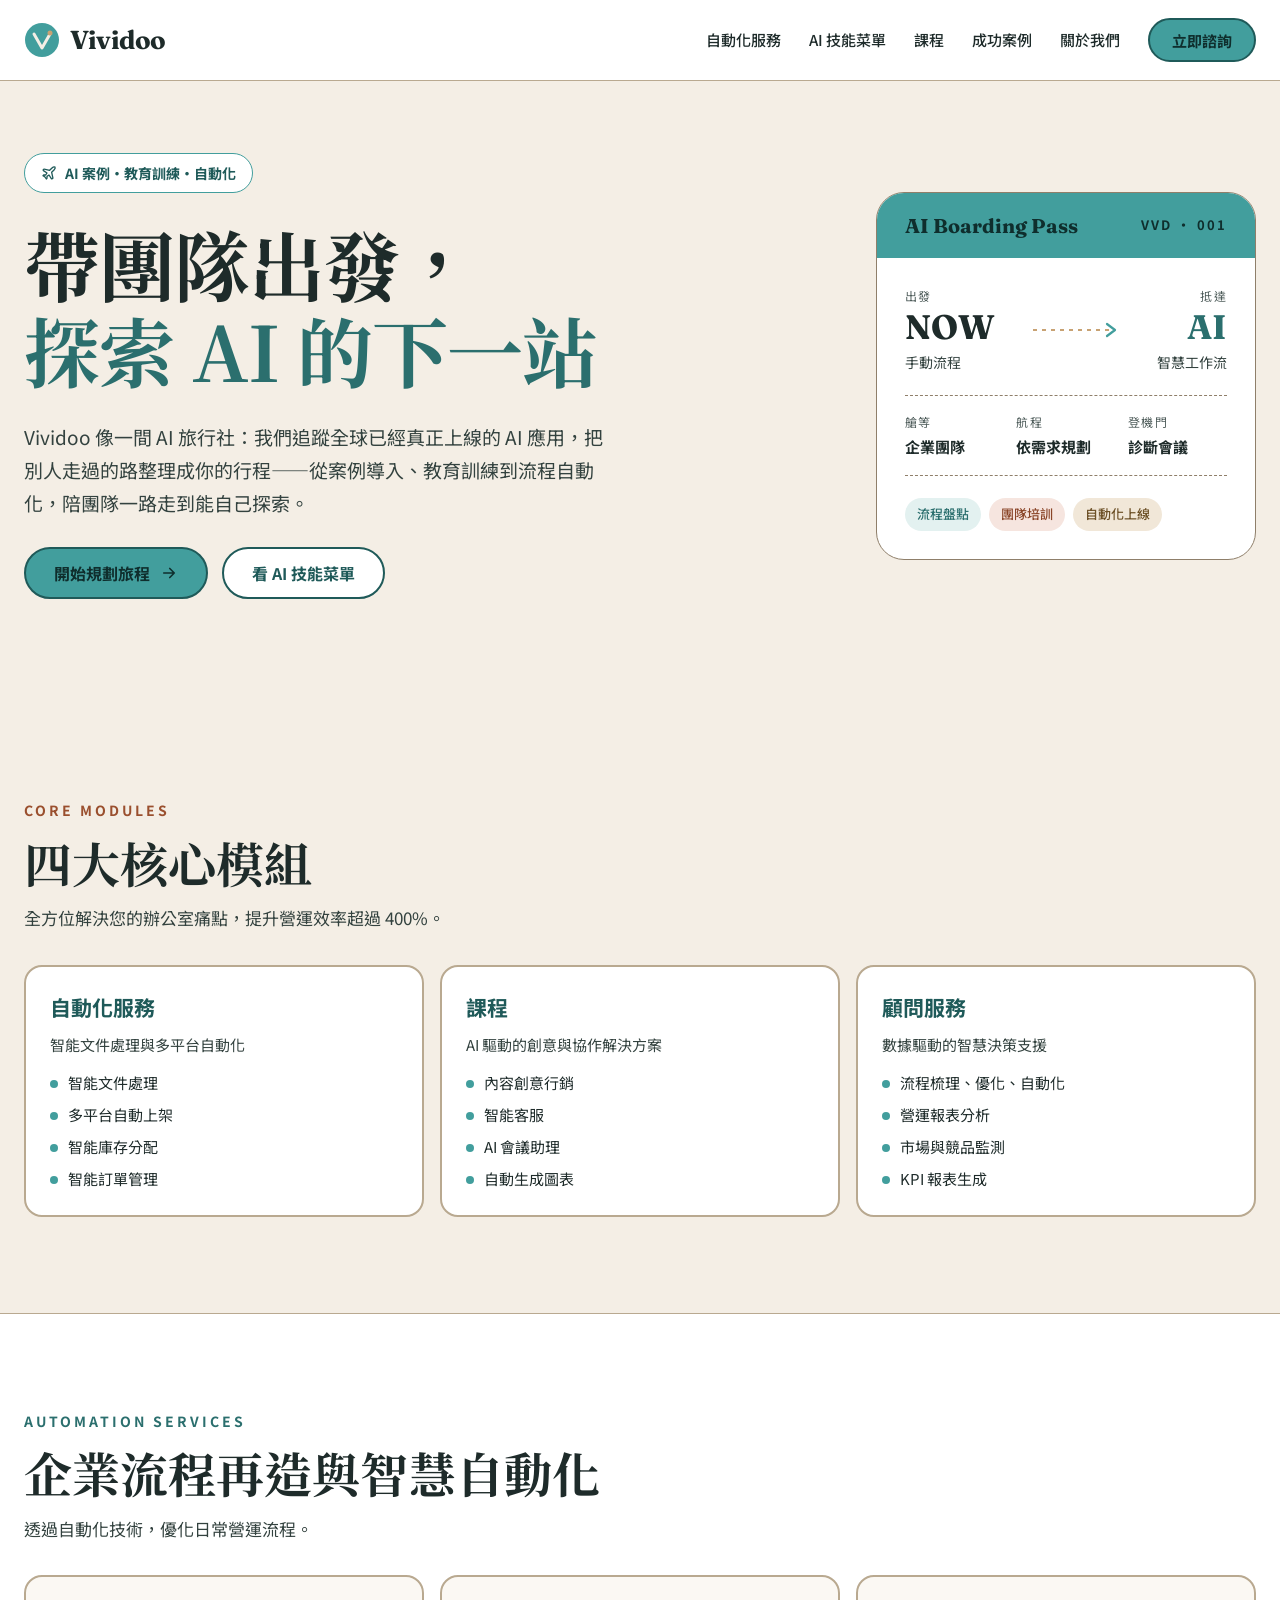
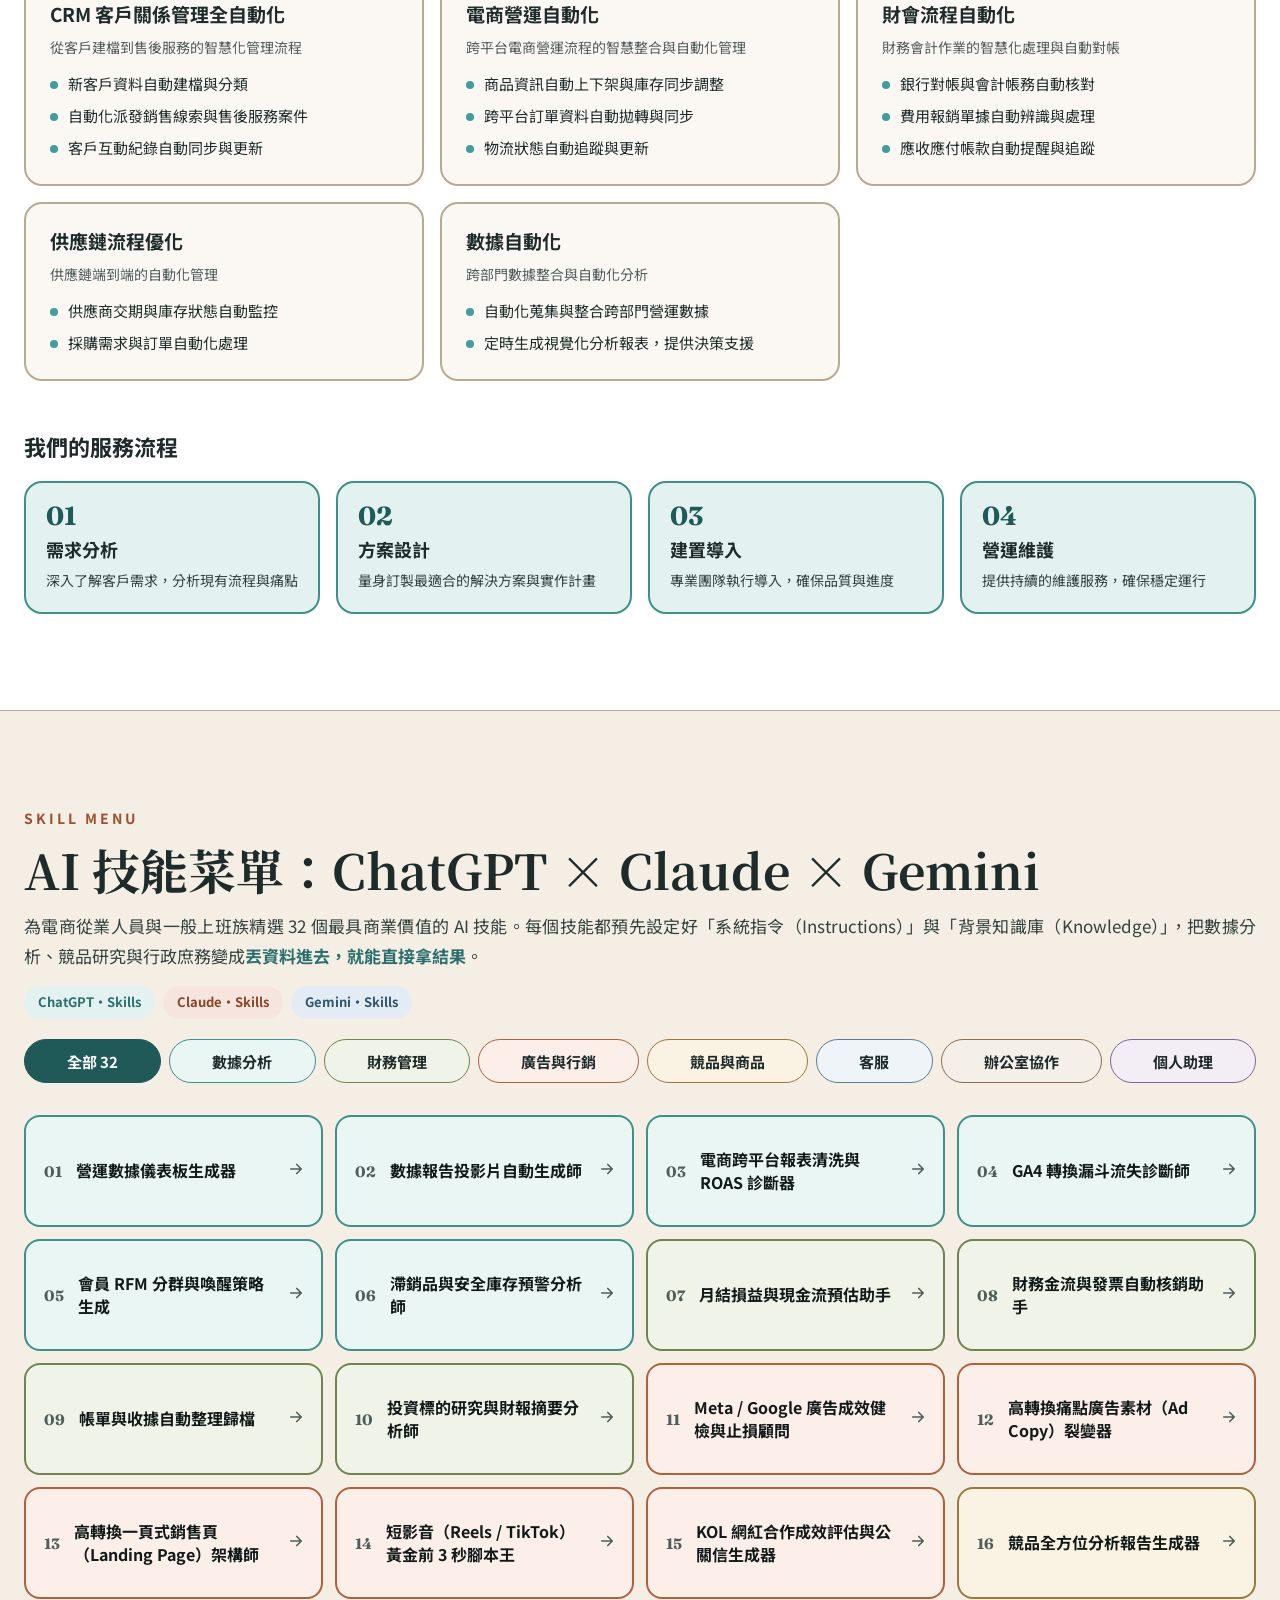
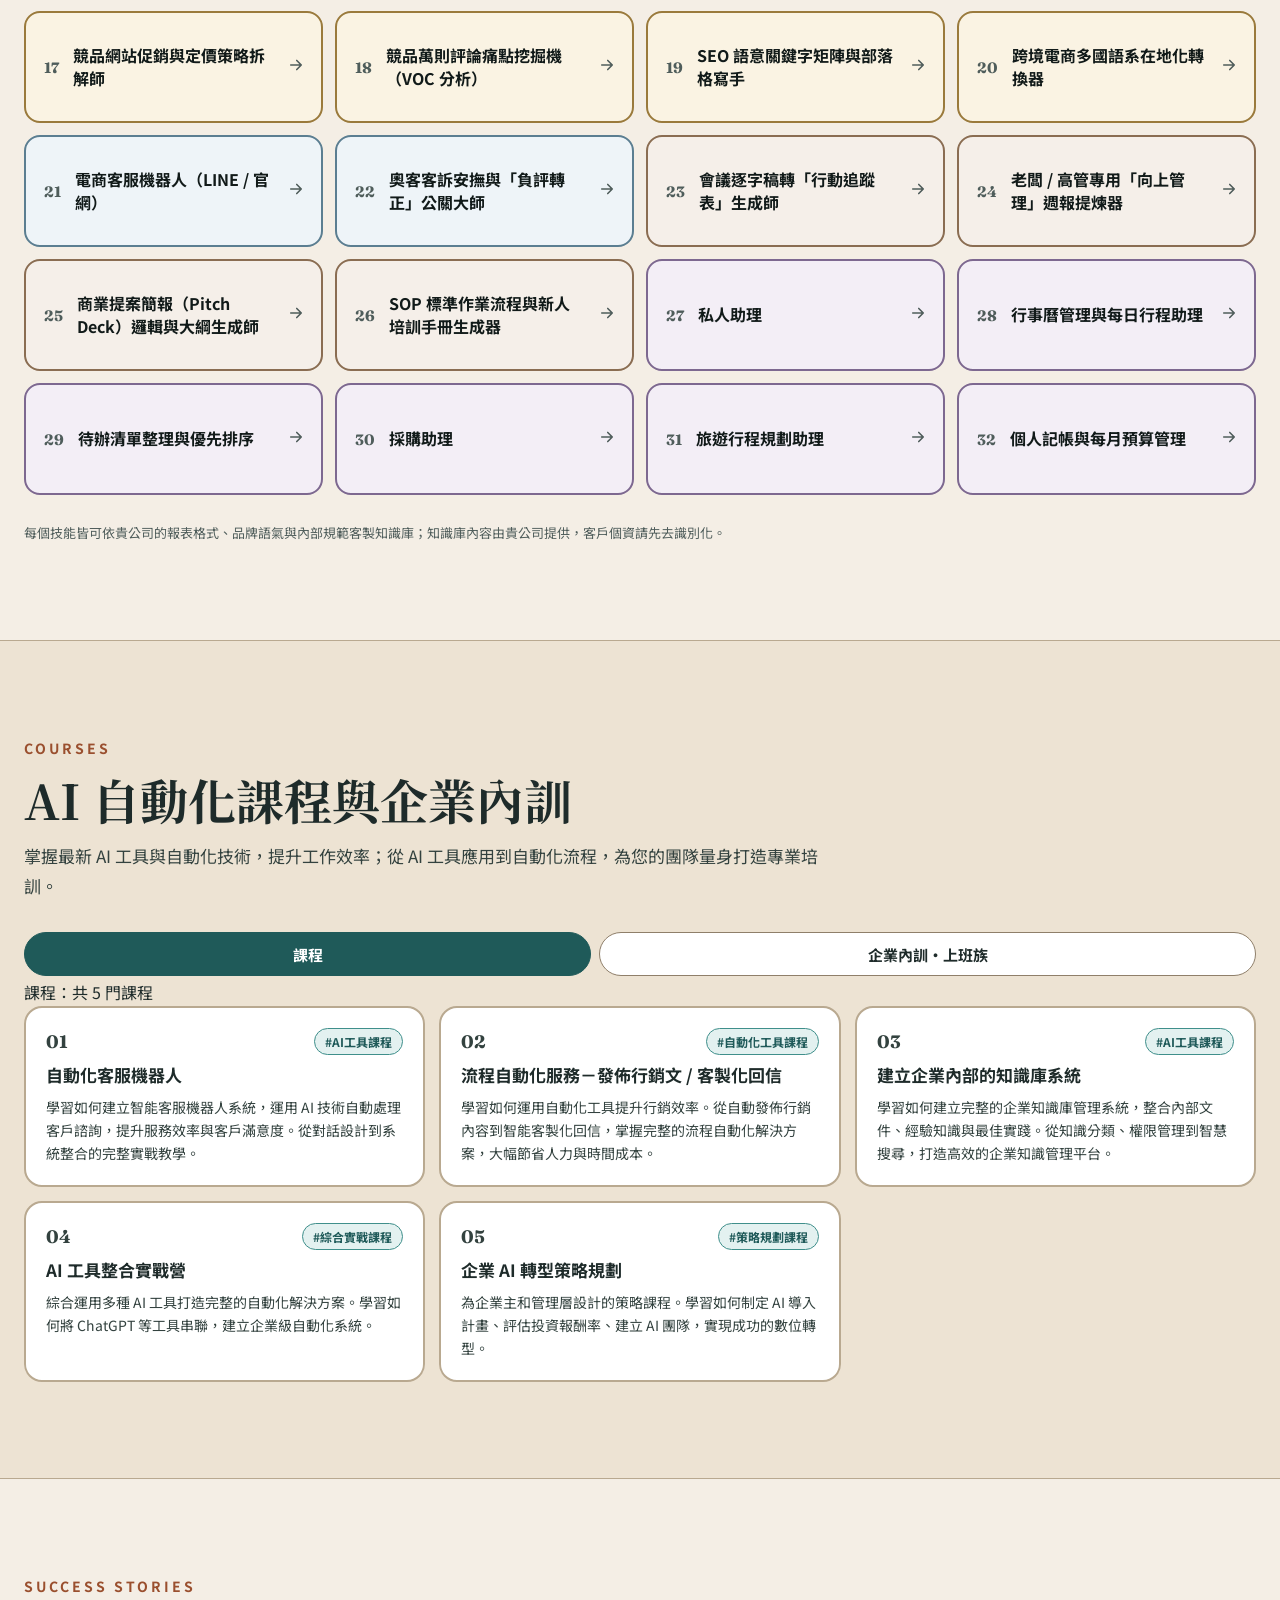
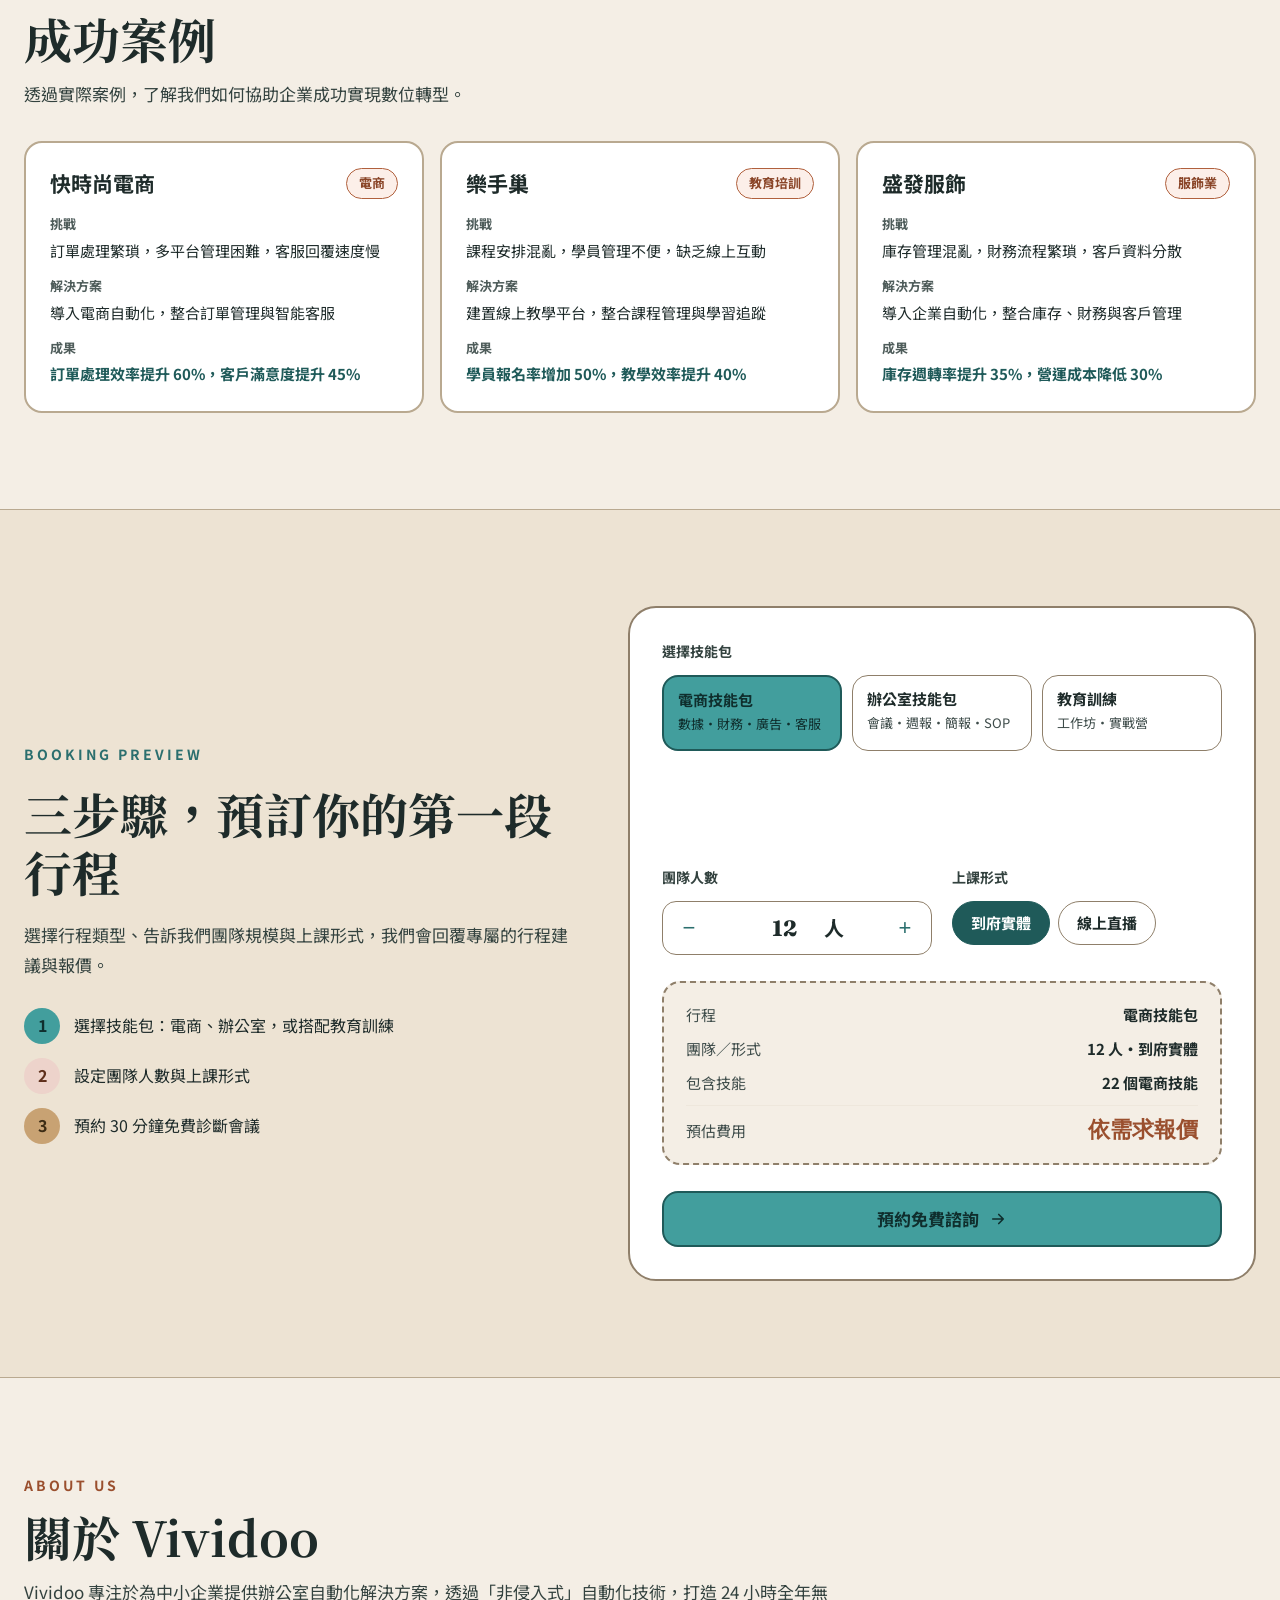
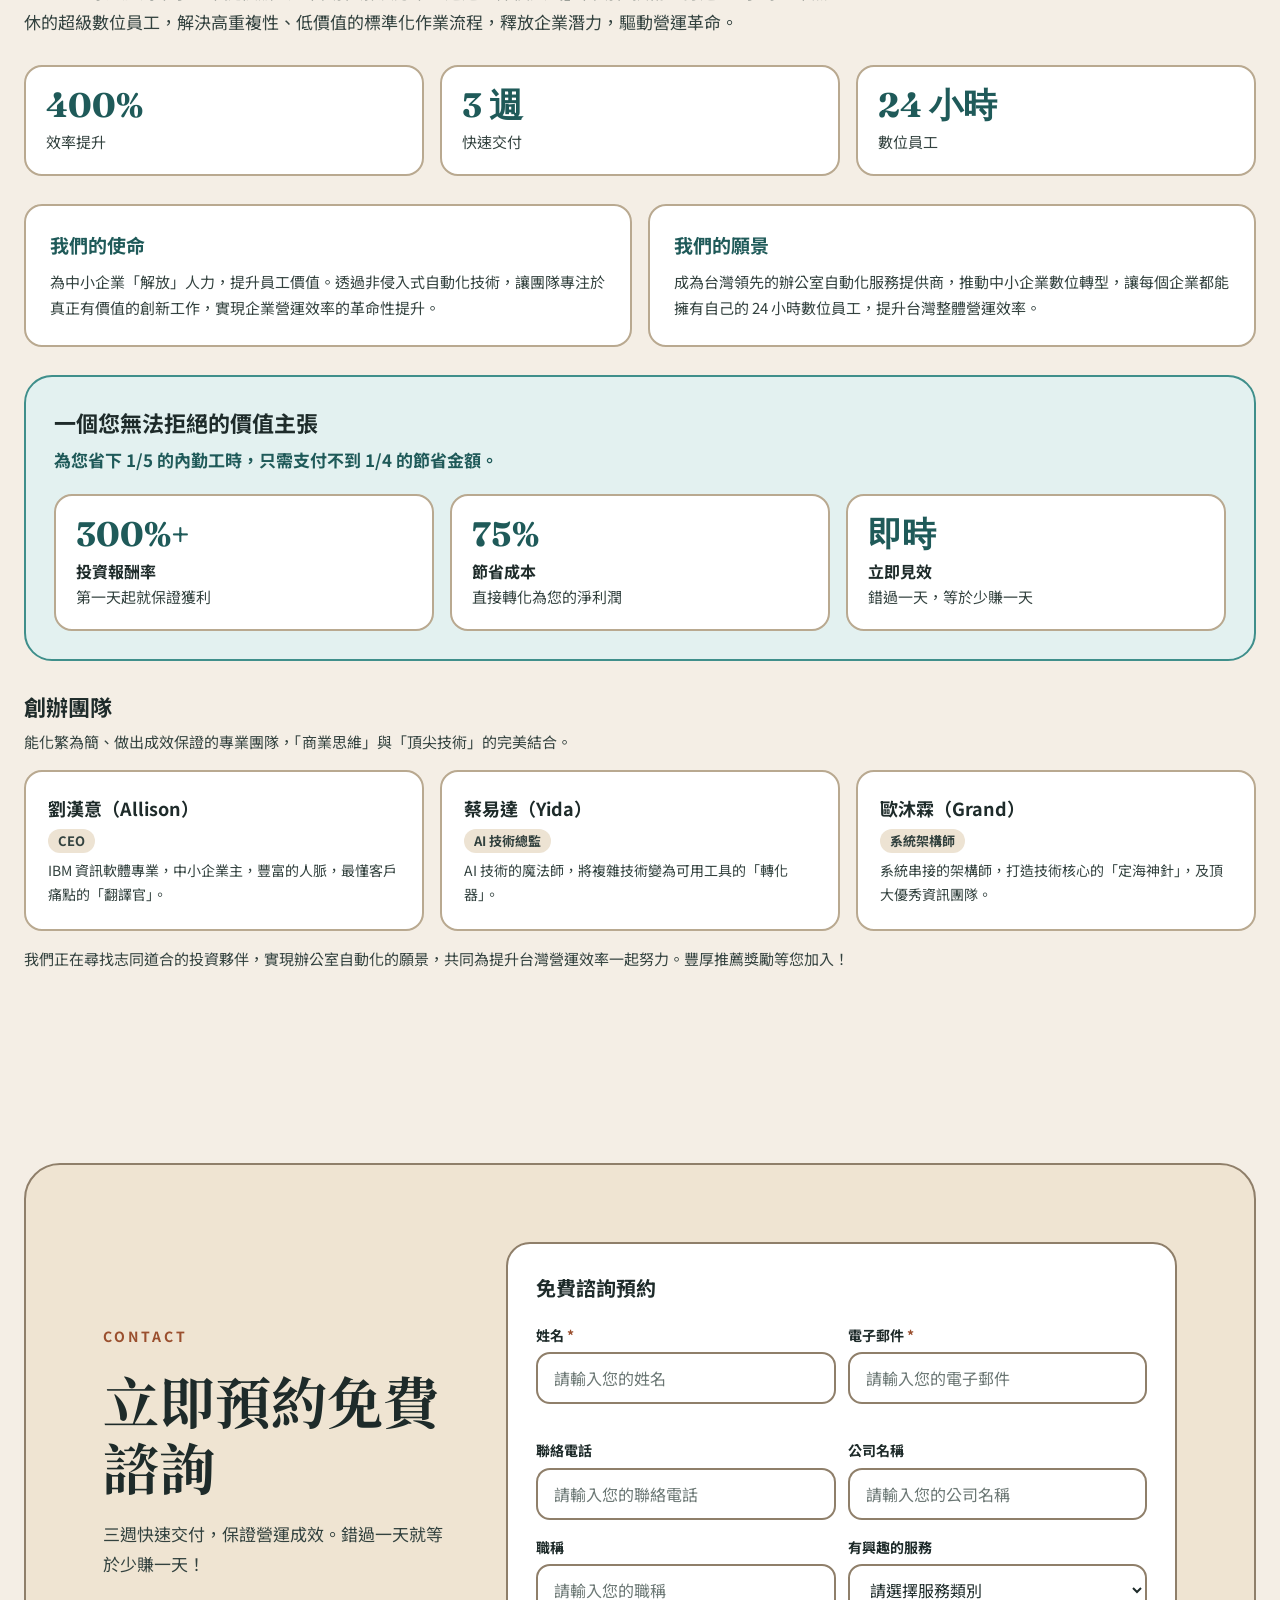
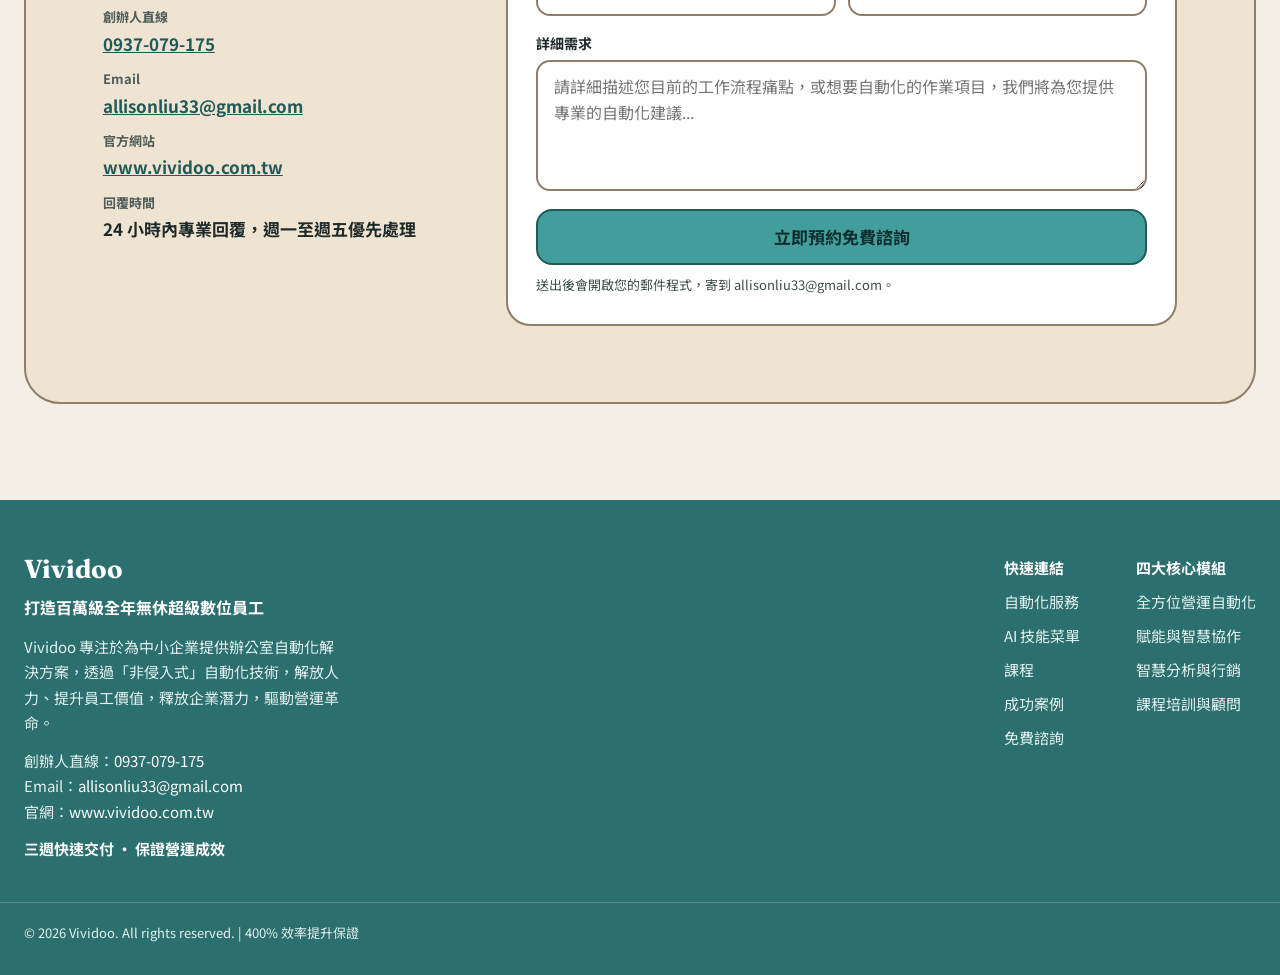
==== index.html @ 754704e8 "Vividoo 官網：AI 技能菜單、自動化服務、課程、成功案例、關於我們、聯絡表單 Co-Authored-By: Claude Opus 5.5 <noreply@anthropic.com>" ====
<!doctype html>
<html lang="zh-Hant">
<head>
  <meta charset="utf-8">
  <meta name="viewport" content="width=device-width, initial-scale=1">
  <title>Vividoo 數位員工專家 — 辦公室自動化・AI 課程・顧問服務</title>
  <meta name="description" content="Vividoo 專注於為中小企業提供辦公室自動化解決方案，透過「非侵入式」自動化技術，打造全年無休的超級數位員工。三週快速交付，保證營運成效。">
  <link rel="preconnect" href="https://fonts.googleapis.com">
  <link rel="preconnect" href="https://fonts.gstatic.com" crossorigin>
  <link rel="stylesheet" href="https://fonts.googleapis.com/css2?family=Fraunces:opsz,wght@9..144,500;9..144,700&family=Noto+Sans+TC:wght@400;500;700&family=Noto+Serif+TC:wght@600;700&display=swap">
  <link rel="stylesheet" href="styles.css">
</head>
<body>
  <a class="skip-link" href="#main">跳到主要內容</a>

  <header class="site-header">
    <div class="container header-inner">
      <a class="brand" href="#top" aria-label="Vividoo 首頁">
        <svg width="36" height="36" viewBox="0 0 36 36" aria-hidden="true"><circle cx="18" cy="18" r="17" fill="#429e9d"/><path d="M10 12 L18 26 L26 12" fill="none" stroke="#F4EEE5" stroke-width="3" stroke-linecap="round" stroke-linejoin="round"/><circle cx="26" cy="11" r="2.5" fill="#C8A273"/></svg>
        <span>Vividoo</span>
      </a>
      <button class="nav-toggle" type="button" aria-expanded="false" aria-controls="site-nav" aria-label="開啟選單">
        <svg width="24" height="24" viewBox="0 0 24 24" fill="none" stroke="currentColor" stroke-width="2" stroke-linecap="round" aria-hidden="true"><path d="M4 7h16M4 12h16M4 17h16"/></svg>
      </button>
      <nav id="site-nav" class="site-nav" aria-label="主要導覽">
        <a href="#services">自動化服務</a>
        <a href="#skills" data-jump-filter="all">AI 技能菜單</a>
        <a href="#courses">課程</a>
        <a href="#cases">成功案例</a>
        <a href="#about">關於我們</a>
        <a class="btn btn-primary btn-sm" href="#contact">立即諮詢</a>
      </nav>
    </div>
  </header>

  <main id="main">
    <!-- HERO -->
    <section id="top" class="hero">
      <div class="container hero-inner">
        <div class="hero-copy">
          <span class="eyebrow-pill">
            <svg width="16" height="16" viewBox="0 0 24 24" fill="none" stroke="currentColor" stroke-width="2" stroke-linecap="round" stroke-linejoin="round" aria-hidden="true"><path d="M17.8 19.2 16 11l3.5-3.5C21 6 21.5 4 21 3c-1-.5-3 0-4.5 1.5L13 8 4.8 6.2c-.5-.1-.9.1-1.1.5l-.3.5c-.2.5-.1 1 .3 1.3L9 12l-2 3H4l-1 1 3 2 2 3 1-1v-3l3-2 3.5 5.3c.3.4.8.5 1.3.3l.5-.2c.4-.3.6-.7.5-1.2z"/></svg>
            AI 案例・教育訓練・自動化
          </span>
          <h1>帶團隊出發，<br><span class="accent">探索 AI 的下一站</span></h1>
          <p class="lead">Vividoo 像一間 AI 旅行社：我們追蹤全球已經真正上線的 AI 應用，把別人走過的路整理成你的行程——從案例導入、教育訓練到流程自動化，陪團隊一路走到能自己探索。</p>
          <div class="btn-row">
            <a class="btn btn-primary" href="#contact">開始規劃旅程
              <svg width="18" height="18" viewBox="0 0 24 24" fill="none" stroke="currentColor" stroke-width="2.2" stroke-linecap="round" stroke-linejoin="round" aria-hidden="true"><path d="M5 12h14M13 6l6 6-6 6"/></svg>
            </a>
            <a class="btn btn-outline" href="#skills">看 AI 技能菜單</a>
          </div>
        </div>

        <aside class="pass" aria-label="AI 登機證">
          <div class="pass-head">
            <span class="pass-title">AI Boarding Pass</span>
            <span class="pass-code">VVD · 001</span>
          </div>
          <div class="pass-body">
            <div class="pass-route">
              <div>
                <span class="pass-label">出發</span>
                <span class="pass-city">NOW</span>
                <span class="pass-sub">手動流程</span>
              </div>
              <svg width="90" height="24" viewBox="0 0 90 24" fill="none" aria-hidden="true"><path d="M2 12h80" stroke="#C8A273" stroke-width="2" stroke-dasharray="4 5"/><path d="M76 6l8 6-8 6" stroke="#429e9d" stroke-width="2.2" stroke-linecap="round" stroke-linejoin="round"/></svg>
              <div class="pass-right">
                <span class="pass-label">抵達</span>
                <span class="pass-city accent">AI</span>
                <span class="pass-sub">智慧工作流</span>
              </div>
            </div>
            <div class="pass-grid">
              <div><span class="pass-label">艙等</span><strong>企業團隊</strong></div>
              <div><span class="pass-label">航程</span><strong>依需求規劃</strong></div>
              <div><span class="pass-label">登機門</span><strong>診斷會議</strong></div>
            </div>
            <div class="tag-row">
              <span class="tag tag-teal">流程盤點</span>
              <span class="tag tag-blush">團隊培訓</span>
              <span class="tag tag-sand">自動化上線</span>
            </div>
          </div>
        </aside>
      </div>
    </section>

    <!-- MODULES -->
    <section id="modules" class="section container modules">
      <div class="section-intro section-intro-wide">
        <span class="kicker">CORE MODULES</span>
        <h2>四大核心模組</h2>
        <p>全方位解決您的辦公室痛點，提升營運效率超過 400%。</p>
      </div>
      <div class="module-grid">
        <article class="module-card">
          <h3>自動化服務</h3>
          <p>智能文件處理與多平台自動化</p>
          <ul>
            <li>智能文件處理</li>
            <li>多平台自動上架</li>
            <li>智能庫存分配</li>
            <li>智能訂單管理</li>
          </ul>
        </article>
        <article class="module-card">
          <h3>課程</h3>
          <p>AI 驅動的創意與協作解決方案</p>
          <ul>
            <li>內容創意行銷</li>
            <li>智能客服</li>
            <li>AI 會議助理</li>
            <li>自動生成圖表</li>
          </ul>
        </article>
        <article class="module-card">
          <h3>顧問服務</h3>
          <p>數據驅動的智慧決策支援</p>
          <ul>
            <li>流程梳理、優化、自動化</li>
            <li>營運報表分析</li>
            <li>市場與競品監測</li>
            <li>KPI 報表生成</li>
          </ul>
        </article>
      </div>
    </section>

    <!-- AUTOMATION SERVICES -->
    <section id="services" class="services">
      <div class="container section">
        <div class="section-intro section-intro-wide">
          <span class="kicker kicker-teal">AUTOMATION SERVICES</span>
          <h2>企業流程再造與智慧自動化</h2>
          <p>透過自動化技術，優化日常營運流程。</p>
        </div>
        <div class="service-grid">
          <article class="service-card">
            <h3>CRM 客戶關係管理全自動化</h3>
            <p>從客戶建檔到售後服務的智慧化管理流程</p>
            <ul>
              <li>新客戶資料自動建檔與分類</li>
              <li>自動化派發銷售線索與售後服務案件</li>
              <li>客戶互動紀錄自動同步與更新</li>
            </ul>
          </article>
          <article class="service-card">
            <h3>電商營運自動化</h3>
            <p>跨平台電商營運流程的智慧整合與自動化管理</p>
            <ul>
              <li>商品資訊自動上下架與庫存同步調整</li>
              <li>跨平台訂單資料自動拋轉與同步</li>
              <li>物流狀態自動追蹤與更新</li>
            </ul>
          </article>
          <article class="service-card">
            <h3>財會流程自動化</h3>
            <p>財務會計作業的智慧化處理與自動對帳</p>
            <ul>
              <li>銀行對帳與會計帳務自動核對</li>
              <li>費用報銷單據自動辨識與處理</li>
              <li>應收應付帳款自動提醒與追蹤</li>
            </ul>
          </article>
          <article class="service-card">
            <h3>供應鏈流程優化</h3>
            <p>供應鏈端到端的自動化管理</p>
            <ul>
              <li>供應商交期與庫存狀態自動監控</li>
              <li>採購需求與訂單自動化處理</li>
            </ul>
          </article>
          <article class="service-card">
            <h3>數據自動化</h3>
            <p>跨部門數據整合與自動化分析</p>
            <ul>
              <li>自動化蒐集與整合跨部門營運數據</li>
              <li>定時生成視覺化分析報表，提供決策支援</li>
            </ul>
          </article>
        </div>

        <div class="process">
          <h3>我們的服務流程</h3>
          <ol class="process-steps">
            <li><span class="process-no">01</span><strong>需求分析</strong><span>深入了解客戶需求，分析現有流程與痛點</span></li>
            <li><span class="process-no">02</span><strong>方案設計</strong><span>量身訂製最適合的解決方案與實作計畫</span></li>
            <li><span class="process-no">03</span><strong>建置導入</strong><span>專業團隊執行導入，確保品質與進度</span></li>
            <li><span class="process-no">04</span><strong>營運維護</strong><span>提供持續的維護服務，確保穩定運行</span></li>
          </ol>
        </div>
      </div>
    </section>

    <!-- SKILL MENU -->
    <section id="skills" class="section container">
      <div class="section-head">
        <div class="section-intro">
          <span class="kicker">SKILL MENU</span>
          <h2>AI 技能菜單：ChatGPT × Claude × Gemini</h2>
          <p>為電商從業人員與一般上班族精選 32 個最具商業價值的 AI 技能。每個技能都預先設定好「系統指令（Instructions）」與「背景知識庫（Knowledge）」，把數據分析、競品研究與行政庶務變成<strong class="hl">丟資料進去，就能直接拿結果</strong>。</p>
          <div class="platform-row" aria-label="支援平台">
            <span class="platform platform-gpt">ChatGPT・Skills</span>
            <span class="platform platform-claude">Claude・Skills</span>
            <span class="platform platform-gemini">Gemini・Skills</span>
          </div>
        </div>
        <div class="filter-group" role="group" aria-label="篩選技能類別">
          <button type="button" class="pill" data-filter="all" aria-pressed="true">全部 32</button>
          <button type="button" class="pill" data-filter="data" aria-pressed="false">數據分析</button>
          <button type="button" class="pill" data-filter="finance" aria-pressed="false">財務管理</button>
          <button type="button" class="pill" data-filter="ads" aria-pressed="false">廣告與行銷</button>
          <button type="button" class="pill" data-filter="product" aria-pressed="false">競品與商品</button>
          <button type="button" class="pill" data-filter="service" aria-pressed="false">客服</button>
          <button type="button" class="pill" data-filter="office" aria-pressed="false">辦公室協作</button>
          <button type="button" class="pill" data-filter="personal" aria-pressed="false">個人助理</button>
        </div>
      </div>
      <div id="skill-sections"></div>

      <dialog class="skill-dialog" id="skill-dialog" aria-labelledby="sd-title">
        <div class="sd-head">
          <div class="sd-meta">
            <span class="sd-no" id="sd-no"></span>
            <span class="sd-group" id="sd-group"></span>
          </div>
          <button type="button" class="sd-close" id="sd-close" aria-label="關閉">
            <svg width="22" height="22" viewBox="0 0 24 24" fill="none" stroke="currentColor" stroke-width="2.2" stroke-linecap="round" aria-hidden="true"><path d="M6 6l12 12M18 6 6 18"/></svg>
          </button>
        </div>
        <h3 id="sd-title"></h3>
        <div class="sd-tags" id="sd-tags"></div>
        <dl class="sd-spec">
          <dt><span class="sd-dot sd-dot-pain"></span>痛點解決</dt>
          <dd id="sd-pain"></dd>
          <dt><span class="sd-dot sd-dot-know"></span>知識庫預載 Knowledge</dt>
          <dd id="sd-knowledge"></dd>
          <dt><span class="sd-dot sd-dot-skill"></span>核心技能 Skill</dt>
          <dd id="sd-skill"></dd>
        </dl>
        <a class="btn btn-primary btn-block" href="#booking" id="sd-cta">預約導入這個技能</a>
      </dialog>
      <p class="disclaimer">每個技能皆可依貴公司的報表格式、品牌語氣與內部規範客製知識庫；知識庫內容由貴公司提供，客戶個資請先去識別化。</p>
    </section>

    <!-- COURSES -->
    <section id="courses" class="courses">
      <div class="container section">
        <div class="section-intro section-intro-wide">
          <span class="kicker">COURSES</span>
          <h2>AI 自動化課程與企業內訓</h2>
          <p>掌握最新 AI 工具與自動化技術，提升工作效率；從 AI 工具應用到自動化流程，為您的團隊量身打造專業培訓。</p>
        </div>
        <div class="filter-group course-tabs" role="group" aria-label="課程類別">
          <button type="button" class="pill" data-course="online" aria-pressed="true">課程</button>
          <button type="button" class="pill" data-course="office" aria-pressed="false">企業內訓・上班族</button>
        </div>
        <p class="result-count" id="course-count" aria-live="polite"></p>
        <div class="course-grid" id="course-grid"></div>
      </div>
    </section>

    <!-- CASES -->
    <section id="cases" class="section container">
      <div class="section-intro section-intro-wide">
        <span class="kicker">SUCCESS STORIES</span>
        <h2>成功案例</h2>
        <p>透過實際案例，了解我們如何協助企業成功實現數位轉型。</p>
      </div>
      <div class="case-grid">
        <article class="case-card">
          <div class="case-head"><h3>快時尚電商</h3><span class="case-tag">電商</span></div>
          <dl>
            <dt>挑戰</dt><dd>訂單處理繁瑣，多平台管理困難，客服回覆速度慢</dd>
            <dt>解決方案</dt><dd>導入電商自動化，整合訂單管理與智能客服</dd>
            <dt>成果</dt><dd class="case-result">訂單處理效率提升 60%，客戶滿意度提升 45%</dd>
          </dl>
        </article>
        <article class="case-card">
          <div class="case-head"><h3>樂手巢</h3><span class="case-tag">教育培訓</span></div>
          <dl>
            <dt>挑戰</dt><dd>課程安排混亂，學員管理不便，缺乏線上互動</dd>
            <dt>解決方案</dt><dd>建置線上教學平台，整合課程管理與學習追蹤</dd>
            <dt>成果</dt><dd class="case-result">學員報名率增加 50%，教學效率提升 40%</dd>
          </dl>
        </article>
        <article class="case-card">
          <div class="case-head"><h3>盛發服飾</h3><span class="case-tag">服飾業</span></div>
          <dl>
            <dt>挑戰</dt><dd>庫存管理混亂，財務流程繁瑣，客戶資料分散</dd>
            <dt>解決方案</dt><dd>導入企業自動化，整合庫存、財務與客戶管理</dd>
            <dt>成果</dt><dd class="case-result">庫存週轉率提升 35%，營運成本降低 30%</dd>
          </dl>
        </article>
      </div>
    </section>

    <!-- BOOKING -->
    <section id="booking" class="booking">
      <div class="container booking-inner">
        <div class="booking-copy">
          <span class="kicker kicker-teal">BOOKING PREVIEW</span>
          <h2>三步驟，預訂你的第一段行程</h2>
          <p>選擇行程類型、告訴我們團隊規模與上課形式，我們會回覆專屬的行程建議與報價。</p>
          <ol class="steps">
            <li><span class="step-num step-teal">1</span>選擇技能包：電商、辦公室，或搭配教育訓練</li>
            <li><span class="step-num step-blush">2</span>設定團隊人數與上課形式</li>
            <li><span class="step-num step-sand">3</span>預約 30 分鐘免費診斷會議</li>
          </ol>
        </div>

        <div class="booking-card">
          <fieldset class="field">
            <legend>選擇技能包</legend>
            <div class="tile-grid" id="service-group"></div>
          </fieldset>

          <div class="field-row">
            <div class="field">
              <label class="field-label" for="size-value">團隊人數</label>
              <div class="stepper">
                <button type="button" id="size-dec" aria-label="減少 1 人">−</button>
                <span class="stepper-value">
                  <input id="size-value" type="number" inputmode="numeric" min="1" max="500" step="1" value="12">
                  <span aria-hidden="true">人</span>
                </span>
                <button type="button" id="size-inc" aria-label="增加 1 人">+</button>
              </div>
            </div>
            <fieldset class="field">
              <legend>上課形式</legend>
              <div class="pill-row" id="mode-group"></div>
            </fieldset>
          </div>

          <div class="summary" aria-live="polite">
            <div><span>行程</span><strong id="sum-service"></strong></div>
            <div><span>團隊／形式</span><strong id="sum-team"></strong></div>
            <div><span>包含技能</span><strong id="sum-ref"></strong></div>
            <div class="summary-total"><span>預估費用</span><strong>依需求報價</strong></div>
          </div>

          <a class="btn btn-primary btn-block" href="#contact" id="booking-cta">預約免費諮詢
            <svg width="18" height="18" viewBox="0 0 24 24" fill="none" stroke="currentColor" stroke-width="2.2" stroke-linecap="round" stroke-linejoin="round" aria-hidden="true"><path d="M5 12h14M13 6l6 6-6 6"/></svg>
          </a>
        </div>
      </div>
    </section>

    <!-- ABOUT -->
    <section id="about" class="section container about">
      <div class="section-intro section-intro-wide">
        <span class="kicker">ABOUT US</span>
        <h2>關於 Vividoo</h2>
        <p>Vividoo 專注於為中小企業提供辦公室自動化解決方案，透過「非侵入式」自動化技術，打造 24 小時全年無休的超級數位員工，解決高重複性、低價值的標準化作業流程，釋放企業潛力，驅動營運革命。</p>
      </div>
      <dl class="about-stats">
        <div><dt>400%</dt><dd>效率提升</dd></div>
        <div><dt>3 週</dt><dd>快速交付</dd></div>
        <div><dt>24 小時</dt><dd>數位員工</dd></div>
      </dl>

      <div class="about-grid">
        <div class="about-item">
          <h3>我們的使命</h3>
          <p>為中小企業「解放」人力，提升員工價值。透過非侵入式自動化技術，讓團隊專注於真正有價值的創新工作，實現企業營運效率的革命性提升。</p>
        </div>
        <div class="about-item">
          <h3>我們的願景</h3>
          <p>成為台灣領先的辦公室自動化服務提供商，推動中小企業數位轉型，讓每個企業都能擁有自己的 24 小時數位員工，提升台灣整體營運效率。</p>
        </div>
      </div>

      <div class="value-prop">
        <div class="value-copy">
          <h3>一個您無法拒絕的價值主張</h3>
          <p>為您省下 1/5 的內勤工時，只需支付不到 1/4 的節省金額。</p>
        </div>
        <dl class="value-stats">
          <div><dt>300%+</dt><dd><strong>投資報酬率</strong>第一天起就保證獲利</dd></div>
          <div><dt>75%</dt><dd><strong>節省成本</strong>直接轉化為您的淨利潤</dd></div>
          <div><dt>即時</dt><dd><strong>立即見效</strong>錯過一天，等於少賺一天</dd></div>
        </dl>
      </div>

      <div class="team">
        <h3>創辦團隊</h3>
        <p class="team-intro">能化繁為簡、做出成效保證的專業團隊，「商業思維」與「頂尖技術」的完美結合。</p>
        <div class="team-grid">
          <article class="team-card">
            <h4>劉漢意（Allison）</h4>
            <span class="team-role">CEO</span>
            <p>IBM 資訊軟體專業，中小企業主，豐富的人脈，最懂客戶痛點的「翻譯官」。</p>
          </article>
          <article class="team-card">
            <h4>蔡易達（Yida）</h4>
            <span class="team-role">AI 技術總監</span>
            <p>AI 技術的魔法師，將複雜技術變為可用工具的「轉化器」。</p>
          </article>
          <article class="team-card">
            <h4>歐沐霖（Grand）</h4>
            <span class="team-role">系統架構師</span>
            <p>系統串接的架構師，打造技術核心的「定海神針」，及頂大優秀資訊團隊。</p>
          </article>
        </div>
        <p class="team-note">我們正在尋找志同道合的投資夥伴，實現辦公室自動化的願景，共同為提升台灣營運效率一起努力。豐厚推薦獎勵等您加入！</p>
      </div>
    </section>

    <!-- CONTACT -->
    <section id="contact" class="section container">
      <div class="planner">
        <div class="planner-copy">
          <span class="kicker kicker-blush">CONTACT</span>
          <h2>立即預約免費諮詢</h2>
          <p>三週快速交付，保證營運成效。錯過一天就等於少賺一天！</p>
          <dl class="contact-info">
            <div><dt>創辦人直線</dt><dd><a href="tel:0937079175">0937-079-175</a></dd></div>
            <div><dt>Email</dt><dd><a href="mailto:allisonliu33@gmail.com">allisonliu33@gmail.com</a></dd></div>
            <div><dt>官方網站</dt><dd><a href="https://www.vividoo.com.tw" target="_blank" rel="noopener noreferrer">www.vividoo.com.tw</a></dd></div>
            <div><dt>回覆時間</dt><dd>24 小時內專業回覆，週一至週五優先處理</dd></div>
          </dl>
        </div>
        <form class="planner-form contact-form" id="contact-form" novalidate>
          <h3>免費諮詢預約</h3>
          <div class="form-row">
            <div class="form-field">
              <label for="cf-name">姓名 <span class="req" aria-hidden="true">*</span></label>
              <input id="cf-name" name="name" type="text" autocomplete="name" placeholder="請輸入您的姓名" required>
              <span class="field-error" id="cf-name-error" role="alert"></span>
            </div>
            <div class="form-field">
              <label for="cf-email">電子郵件 <span class="req" aria-hidden="true">*</span></label>
              <input id="cf-email" name="email" type="email" autocomplete="email" placeholder="請輸入您的電子郵件" required>
              <span class="field-error" id="cf-email-error" role="alert"></span>
            </div>
          </div>
          <div class="form-row">
            <div class="form-field">
              <label for="cf-phone">聯絡電話</label>
              <input id="cf-phone" name="phone" type="tel" autocomplete="tel" placeholder="請輸入您的聯絡電話">
            </div>
            <div class="form-field">
              <label for="cf-company">公司名稱</label>
              <input id="cf-company" name="company" type="text" autocomplete="organization" placeholder="請輸入您的公司名稱">
            </div>
          </div>
          <div class="form-row">
            <div class="form-field">
              <label for="cf-title">職稱</label>
              <input id="cf-title" name="title" type="text" autocomplete="organization-title" placeholder="請輸入您的職稱">
            </div>
            <div class="form-field">
              <label for="cf-service">有興趣的服務</label>
              <select id="cf-service" name="service">
                <option value="">請選擇服務類別</option>
                <option>全方位營運自動化</option>
                <option>賦能與智慧協作</option>
                <option>智慧分析與行銷</option>
                <option>課程培訓與顧問</option>
                <option>免費諮詢評估</option>
                <option>其他</option>
              </select>
            </div>
          </div>
          <div class="form-field">
            <label for="cf-message">詳細需求</label>
            <textarea id="cf-message" name="message" rows="4" placeholder="請詳細描述您目前的工作流程痛點，或想要自動化的作業項目，我們將為您提供專業的自動化建議..."></textarea>
          </div>
          <button class="btn btn-primary btn-block" type="submit">立即預約免費諮詢</button>
          <p class="form-note" id="cf-status" aria-live="polite">送出後會開啟您的郵件程式，寄到 allisonliu33@gmail.com。</p>
        </form>
      </div>
    </section>
  </main>

  <footer class="site-footer">
    <div class="container footer-inner">
      <div class="footer-brand">
        <span class="footer-logo">Vividoo</span>
        <strong class="footer-tagline">打造百萬級全年無休超級數位員工</strong>
        <p>Vividoo 專注於為中小企業提供辦公室自動化解決方案，透過「非侵入式」自動化技術，解放人力、提升員工價值，釋放企業潛力，驅動營運革命。</p>
        <p>創辦人直線：<a href="tel:0937079175">0937-079-175</a><br>
          Email：<a href="mailto:allisonliu33@gmail.com">allisonliu33@gmail.com</a><br>
          官網：<a href="https://www.vividoo.com.tw" target="_blank" rel="noopener noreferrer">www.vividoo.com.tw</a></p>
        <p class="footer-promise">三週快速交付 · 保證營運成效</p>
      </div>
      <div class="footer-cols">
        <div>
          <span class="footer-head">快速連結</span>
          <a href="#services">自動化服務</a>
          <a href="#skills" data-jump-filter="all">AI 技能菜單</a>
          <a href="#courses">課程</a>
          <a href="#cases">成功案例</a>
          <a href="#contact">免費諮詢</a>
        </div>
        <div>
          <span class="footer-head">四大核心模組</span>
          <span>全方位營運自動化</span>
          <span>賦能與智慧協作</span>
          <span>智慧分析與行銷</span>
          <span>課程培訓與顧問</span>
        </div>
      </div>
    </div>
    <div class="container footer-bottom">© <span id="year">2026</span> Vividoo. All rights reserved. | 400% 效率提升保證</div>
  </footer>

  <script src="script.js"></script>
</body>
</html>
---- styles.css ----
/* Vividoo — 主色 #429e9d ＋ 大地色，全平面、無漸層、無疊層 */
:root {
  --primary: #429e9d;
  --primary-hover: #3a8d8c;
  --primary-ink: #0f2e2d;   /* 主色上的文字 */
  --primary-text: #2b6f6e;  /* 淺底上的主色文字 */
  --primary-tint: #e3f1f0;

  --sand: #f4eee5;
  --sand-deep: #ede3d3;
  --paper: #fbf8f3;
  --rattan: #c8a273;
  --clay: #9a4f2e;
  --clay-bg: #b4643f;
  --blush: #edd3cb;
  --bark: #7a5b30;

  --ink: #1e2b2a;
  --ink-2: #33423f;
  --ink-3: #3e4c4a;
  --muted: #4f5d5b;
  /* 高對比邊框：與米色背景至少 3:1，讓卡片、按鈕、輸入框的邊界清楚 */
  --line: #8f7f6a;
  --line-soft: #b9a990;
  --primary-edge: #1f5a59;  /* 主色按鈕外框，與背景 6:1 以上 */

  --radius-lg: 28px;
  --radius-md: 18px;
  --radius-pill: 999px;

  --font-sans: "Noto Sans TC", system-ui, -apple-system, sans-serif;
  --font-serif: "Noto Serif TC", serif;
  --font-display: "Fraunces", serif;
}

*, *::before, *::after { box-sizing: border-box; }

html { scroll-behavior: smooth; }
@media (prefers-reduced-motion: reduce) { html { scroll-behavior: auto; } }

body {
  margin: 0;
  font-family: var(--font-sans);
  color: var(--ink);
  background: var(--sand);
  line-height: 1.6;
  -webkit-font-smoothing: antialiased;
}

h1, h2, h3, p { margin: 0; }
a { color: var(--primary-text); }
a:hover { color: #1c4d4c; }
:focus-visible { outline: 3px solid var(--primary-text); outline-offset: 3px; }

.container { width: 100%; max-width: 1280px; margin: 0 auto; padding: 0 24px; }
.section { padding-top: 96px; padding-bottom: 96px; }

.skip-link {
  position: absolute; left: -9999px; top: 8px;
  padding: 10px 16px; background: var(--ink); color: #fff; border-radius: 8px; z-index: 10;
}
.skip-link:focus { left: 8px; }

/* ---------- Buttons ---------- */
.btn {
  display: inline-flex; align-items: center; justify-content: center; gap: 10px;
  min-height: 52px; padding: 0 28px;
  border-radius: var(--radius-pill); border: 1.5px solid transparent;
  font: 700 16px/1 var(--font-sans); text-decoration: none; cursor: pointer;
  transition: background-color .2s ease, border-color .2s ease;
}
.btn { border-width: 2px; }
.btn-primary { background: var(--primary); border-color: var(--primary-edge); color: var(--primary-ink); }
.btn-primary:hover { background: var(--primary-edge); border-color: var(--primary-edge); color: #fff; }
.btn-outline { background: #fff; border-color: var(--primary-edge); color: var(--primary-edge); }
.btn-outline:hover { background: var(--primary-tint); }
.btn-sm { min-height: 44px; padding: 0 22px; font-size: 15px; }
.btn-block { width: 100%; min-height: 56px; border-radius: 16px; font-size: 17px; }
.btn-row { display: flex; flex-wrap: wrap; gap: 14px; }

/* ---------- Header ---------- */
.site-header { background: #fff; border-bottom: 1.5px solid var(--line-soft); }
.header-inner { display: flex; align-items: center; justify-content: space-between; gap: 16px; padding-top: 18px; padding-bottom: 18px; flex-wrap: wrap; }
.brand { display: flex; align-items: center; gap: 10px; text-decoration: none; color: var(--ink); }
.brand span { font: 700 26px/1 var(--font-display); letter-spacing: -0.5px; }
.site-nav { display: flex; align-items: center; gap: 28px; font-size: 15px; font-weight: 500; }
.site-nav a:not(.btn) { color: var(--ink); text-decoration: none; padding: 10px 0; }
.site-nav a:not(.btn):hover { color: var(--primary-text); }
.nav-toggle {
  display: none; width: 44px; height: 44px; border: 1.5px solid var(--line); border-radius: 12px;
  background: #fff; color: var(--ink); cursor: pointer; align-items: center; justify-content: center;
}

@media (max-width: 860px) {
  .nav-toggle { display: inline-flex; }
  .site-nav { display: none; width: 100%; flex-direction: column; align-items: stretch; gap: 4px; padding-top: 8px; }
  .site-nav.is-open { display: flex; }
  .site-nav a:not(.btn) { padding: 12px 4px; border-bottom: 1px solid var(--line-soft); }
  .site-nav .btn { margin-top: 12px; }
}

/* ---------- Hero ---------- */
.hero { padding: 72px 0 104px; }
.hero-inner { display: flex; flex-wrap: wrap; align-items: center; gap: 56px; }
.hero-copy { flex: 999 1 520px; min-width: 0; display: flex; flex-direction: column; gap: 28px; }
.eyebrow-pill {
  align-self: flex-start; display: inline-flex; align-items: center; gap: 8px;
  padding: 8px 16px; border-radius: var(--radius-pill); background: #fff; border: 1.5px solid var(--primary);
  font-size: 14px; font-weight: 700; color: var(--primary-edge);
}
.hero h1 { font: 700 clamp(40px, 6vw, 76px)/1.12 var(--font-serif); letter-spacing: -1px; }
.accent { color: var(--primary-text); }
.lead { max-width: 580px; font-size: 19px; line-height: 1.75; color: var(--ink-2); }


/* boarding pass */
.pass {
  flex: 1 1 380px; min-width: 0; max-width: 460px; margin: 0 auto;
  border-radius: var(--radius-lg); background: #fff; border: 1.5px solid var(--line); overflow: hidden;
}
.pass-head { padding: 22px 28px; background: var(--primary); color: var(--primary-ink); display: flex; justify-content: space-between; align-items: center; }
.pass-title { font: 700 20px/1 var(--font-display); }
.pass-code { font-size: 13px; letter-spacing: 2px; font-weight: 700; }
.pass-body { padding: 28px; display: flex; flex-direction: column; gap: 22px; }
.pass-route { display: flex; align-items: center; justify-content: space-between; gap: 12px; }
.pass-route > div { display: flex; flex-direction: column; gap: 4px; }
.pass-right { text-align: right; }
.pass-label { font-size: 12px; letter-spacing: 1.5px; color: var(--muted); }
.pass-city { font: 700 34px/1.1 var(--font-display); }
.pass-sub { font-size: 14px; color: var(--ink-2); }
.pass-grid {
  display: grid; grid-template-columns: repeat(3, minmax(0, 1fr)); gap: 12px;
  padding: 16px 0; border-top: 1.5px dashed var(--line); border-bottom: 1.5px dashed var(--line);
}
.pass-grid div { display: flex; flex-direction: column; gap: 4px; }
.pass-grid strong { font-size: 15px; }

.tag-row { display: flex; flex-wrap: wrap; gap: 8px; }
.tag { padding: 6px 12px; border-radius: var(--radius-pill); font-size: 13px; font-weight: 500; }
.tag-teal { background: var(--primary-tint); color: var(--primary-text); }
.tag-blush { background: #f6e5df; color: #8a4528; }
.tag-sand { background: #f1e7d8; color: #6e5229; }
.tag-light { background: var(--sand); color: #4e3a1e; font-size: 14px; padding: 8px 14px; }

/* ---------- Section heads ---------- */
.section-head { display: flex; flex-wrap: wrap; align-items: flex-end; justify-content: space-between; gap: 24px; }
.section-intro { display: flex; flex-direction: column; gap: 12px; max-width: 680px; }
.kicker { font-size: 14px; font-weight: 700; letter-spacing: 3px; color: var(--clay); }
.kicker-teal { color: var(--primary-text); }
.kicker-blush { color: var(--blush); }
h2 { font: 700 clamp(32px, 4vw, 48px)/1.2 var(--font-serif); }
.section-intro p, .booking-copy p { font-size: 17px; line-height: 1.75; color: var(--ink-2); }
.updated { color: var(--muted); }

/* ---------- Filters / pills ---------- */
.filter-group, .pill-row { display: flex; flex-wrap: wrap; gap: 8px; }
.pill {
  min-height: 44px; padding: 0 18px; border-radius: var(--radius-pill);
  border: 1.5px solid var(--line); background: #fff; color: var(--ink);
  font: 700 15px/1 var(--font-sans); cursor: pointer; transition: border-color .2s ease, background-color .2s ease;
}
.pill:hover { border-color: var(--primary-edge); }
.pill[aria-pressed="true"] { background: var(--primary-edge); border-color: var(--primary-edge); color: #fff; }

/* ---------- AI 技能菜單（一排 4 張、精簡卡片）---------- */
/* 左右對齊：標題區、說明文字與篩選列都撐滿，和卡片網格同寬 */
#skills .section-head { flex-direction: column; align-items: stretch; gap: 20px; }
#skills .section-intro { max-width: none; }
#skills .section-intro p, #skills .disclaimer { text-align: justify; text-justify: inter-character; max-width: none; }
#skills .filter-group { width: 100%; }
#skills .filter-group .pill { flex: 1 1 auto; justify-content: center; }
.hl { color: var(--primary-text); }
.platform-row { display: flex; flex-wrap: wrap; gap: 8px; margin-top: 4px; }
.platform { padding: 6px 14px; border-radius: var(--radius-pill); font-size: 13px; font-weight: 700; }
.platform-gpt { background: var(--primary-tint); color: var(--primary-text); }
.platform-claude { background: #f6e5df; color: #8a4528; }
.platform-gemini { background: #e3ecf5; color: #2f5670; }

.skill-group { margin-top: 44px; }
.skill-group[hidden] { display: none; }
.group-head { display: flex; align-items: center; flex-wrap: wrap; gap: 6px 12px; margin-bottom: 16px; }
.group-head h3 { font-size: 20px; }
.group-en { font-size: 13px; color: var(--muted); }
.group-icon { width: 36px; height: 36px; border-radius: 10px; display: flex; align-items: center; justify-content: center; flex: none; }
.group-data .group-icon    { background: var(--primary); color: var(--primary-ink); }
.group-ads .group-icon     { background: var(--clay-bg); color: #fff; }
.group-product .group-icon { background: var(--rattan); color: #3d2c14; }
.group-office .group-icon  { background: var(--bark); color: #fff; }

/* 同一個網格：每張卡片等寬等高，4 × 4 剛好排滿 */
.skill-grid {
  margin-top: 32px; display: grid; gap: 12px;
  grid-template-columns: repeat(4, minmax(0, 1fr)); grid-auto-rows: 112px;
}
@media (max-width: 1100px) { .skill-grid { grid-template-columns: repeat(2, minmax(0, 1fr)); } }
@media (max-width: 560px)  { .skill-grid { grid-template-columns: minmax(0, 1fr); grid-auto-rows: 92px; } }
.skill-card[hidden] { display: none; }

.skill-card {
  width: 100%; height: 100%; padding: 14px 16px 14px 18px; overflow: hidden;
  display: flex; align-items: center; gap: 14px; text-align: left;
  border-radius: 16px; background: #fff; border: 1.5px solid var(--line-soft);
  font-family: var(--font-sans); color: var(--ink); cursor: pointer;
  transition: border-color .2s ease, background-color .2s ease;
}
.skill-card:hover { border-color: var(--primary-edge); }

/* 依類別上色：比背景明顯的淺色底＋同色系深色外框（外框與背景 ≥ 3:1） */
:root {
  /* 底色用淡色，靠同色系深外框維持與背景的對比 */
  --tint-data: #eaf6f4;     --edge-data: #3f8f8b;     /* 數據分析：主色綠藍 */
  --tint-finance: #f0f4e8;  --edge-finance: #6f8450; /* 財務對帳：鼠尾草綠 */
  --tint-ads: #fcefe9;      --edge-ads: #b0603d;      /* 廣告與行銷：陶土 */
  --tint-product: #faf3e3;  --edge-product: #9a7a3c;  /* 競品與商品：藤編麥色 */
  --tint-service: #eef4f8;  --edge-service: #5b7e91;  /* 客服：霧藍灰 */
  --tint-office: #f5efe9;   --edge-office: #8a6d52;   /* 辦公室協作：石色 */
  --tint-personal: #f3eef6; --edge-personal: #7d6890; /* 個人助理：淡藕紫 */
}
.skill-card { border-width: 2px; }
.skill-card[data-group="data"]    { background: var(--tint-data); border-color: var(--edge-data); }
.skill-card[data-group="finance"] { background: var(--tint-finance); border-color: var(--edge-finance); }
.skill-card[data-group="ads"]     { background: var(--tint-ads); border-color: var(--edge-ads); }
.skill-card[data-group="product"] { background: var(--tint-product); border-color: var(--edge-product); }
.skill-card[data-group="service"] { background: var(--tint-service); border-color: var(--edge-service); }
.skill-card[data-group="office"]  { background: var(--tint-office); border-color: var(--edge-office); }
.skill-card[data-group="personal"] { background: var(--tint-personal); border-color: var(--edge-personal); }
.skill-card[data-group]:hover { border-color: var(--ink); }
.skill-no, .skill-arrow { color: var(--ink-2); }

#skills .pill[data-filter="data"]    { background: var(--tint-data); border-color: var(--edge-data); }
#skills .pill[data-filter="finance"] { background: var(--tint-finance); border-color: var(--edge-finance); }
#skills .pill[data-filter="ads"]     { background: var(--tint-ads); border-color: var(--edge-ads); }
#skills .pill[data-filter="product"] { background: var(--tint-product); border-color: var(--edge-product); }
#skills .pill[data-filter="service"] { background: var(--tint-service); border-color: var(--edge-service); }
#skills .pill[data-filter="office"]  { background: var(--tint-office); border-color: var(--edge-office); }
#skills .pill[data-filter="personal"] { background: var(--tint-personal); border-color: var(--edge-personal); }
#skills .pill:hover { border-color: var(--ink); }
#skills .pill[aria-pressed="true"] { background: var(--primary-edge); border-color: var(--primary-edge); color: #fff; }

.skill-no { font: 700 15px/1 var(--font-display); color: var(--muted); flex: none; }
.skill-title {
  flex: 1; min-width: 0; font-size: 16px; font-weight: 700; line-height: 1.45; color: #111a19;
  display: -webkit-box; -webkit-box-orient: vertical; -webkit-line-clamp: 3; overflow: hidden;
}
.skill-arrow { flex: none; color: var(--muted); transition: transform .2s ease, color .2s ease; }
.skill-card:hover .skill-arrow { color: var(--ink); transform: translateX(3px); }
@media (prefers-reduced-motion: reduce) { .skill-arrow { transition: none; } }

/* ---------- 技能詳細對話框 ---------- */
.skill-dialog {
  width: min(640px, calc(100% - 32px)); max-height: calc(100% - 48px); padding: 28px;
  border: 0; border-radius: 24px; background: var(--paper); color: var(--ink);
  border-top: 6px solid var(--primary);
}
.skill-dialog::backdrop { background: rgba(30, 43, 42, .55); }
.skill-dialog h3 { margin: 10px 0 12px; font-size: 24px; line-height: 1.4; }
.sd-head { display: flex; align-items: center; justify-content: space-between; gap: 12px; }
.sd-meta { display: flex; align-items: center; gap: 12px; }
.sd-no { font: 700 28px/1 var(--font-display); color: var(--primary-text); }
.sd-group { font-size: 14px; font-weight: 700; color: var(--muted); }
.sd-close {
  width: 44px; height: 44px; border-radius: 12px; border: 1.5px solid var(--line);
  background: #fff; color: var(--ink); cursor: pointer; display: flex; align-items: center; justify-content: center;
}
.sd-close:hover { background: var(--sand); }
.sd-tags { display: flex; flex-wrap: wrap; gap: 6px; }
.sd-tags span { padding: 4px 10px; border-radius: var(--radius-pill); background: var(--sand-deep); color: var(--ink-3); font-size: 13px; }
.sd-spec { margin: 20px 0 24px; display: flex; flex-direction: column; gap: 6px; }
.sd-spec dt { display: flex; align-items: center; gap: 8px; margin-top: 12px; font-size: 14px; font-weight: 700; color: var(--ink-2); }
.sd-spec dt:first-child { margin-top: 0; }
.sd-spec dd { margin: 0; padding: 14px 16px; border-radius: 14px; background: #fff; border: 1px solid var(--line-soft); font-size: 15px; line-height: 1.75; }
.sd-dot { width: 10px; height: 10px; border-radius: 50%; flex: none; }
.sd-dot-pain  { background: var(--clay-bg); }
.sd-dot-know  { background: var(--rattan); }
.sd-dot-skill { background: var(--primary); }

.disclaimer { margin-top: 28px; font-size: 13px; color: var(--muted); max-width: 760px; }

/* ---------- Booking ---------- */
.booking { background: var(--sand-deep); border-top: 1.5px solid var(--line-soft); border-bottom: 1.5px solid var(--line-soft); }
.booking-inner { padding-top: 96px; padding-bottom: 96px; display: flex; flex-wrap: wrap; gap: 56px; align-items: center; }
.booking-copy { flex: 1 1 380px; min-width: 0; display: flex; flex-direction: column; gap: 20px; }
.steps { list-style: none; margin: 8px 0 0; padding: 0; display: flex; flex-direction: column; gap: 14px; font-size: 16px; }
.steps li { display: flex; gap: 14px; align-items: center; }
.step-num { width: 36px; height: 36px; flex: none; border-radius: 50%; display: flex; align-items: center; justify-content: center; font-weight: 700; }
.step-teal { background: var(--primary); color: var(--primary-ink); }
.step-blush { background: var(--blush); color: #5e2f1b; }
.step-sand { background: var(--rattan); color: #3d2c14; }

.booking-card {
  flex: 1 1 460px; min-width: 0; border-radius: var(--radius-lg); background: #fff;
  border: 2px solid var(--line); padding: 32px; display: flex; flex-direction: column; gap: 26px;
}
.field { border: 0; margin: 0; padding: 0; min-width: 0; display: flex; flex-direction: column; gap: 12px; flex: 1 1 200px; }
.field legend, .field-label { padding: 0; font-size: 14px; font-weight: 700; color: var(--ink-2); margin-bottom: 12px; }
.field-label { margin-bottom: 0; }
.field-row { display: flex; flex-wrap: wrap; gap: 20px; }

.tile-grid { display: grid; grid-template-columns: repeat(auto-fit, minmax(140px, 1fr)); gap: 10px; }
.tile {
  min-height: 76px; padding: 12px 14px; border-radius: 16px; border: 1.5px solid var(--line);
  background: #fff; color: var(--ink); display: flex; flex-direction: column; align-items: flex-start; gap: 4px;
  text-align: left; font-family: var(--font-sans); cursor: pointer; transition: border-color .2s ease, background-color .2s ease;
}
.tile:hover { border-color: var(--primary-edge); }
.tile[aria-pressed="true"] { border: 2px solid var(--primary-edge); background: var(--primary); color: var(--primary-ink); }
.tile[aria-pressed="true"] span { color: var(--primary-ink); }
.tile strong { font-size: 15px; }
.tile span { font-size: 13px; color: var(--ink-3); }

.stepper { display: flex; align-items: center; border: 1.5px solid var(--line); border-radius: 14px; background: #fff; overflow: hidden; }
.stepper button { width: 52px; height: 52px; border: 0; background: transparent; font-size: 22px; color: var(--primary-text); cursor: pointer; }
.stepper button:hover { background: var(--primary-tint); }
.stepper button:disabled { color: var(--line); cursor: not-allowed; background: transparent; }
.stepper-value { flex: 1; min-width: 0; display: flex; align-items: center; justify-content: center; gap: 6px; font: 700 20px/1 var(--font-sans); }
.stepper-value input {
  width: 4.5ch; min-height: 44px; padding: 0 4px; border: 0; border-radius: 8px; background: transparent;
  text-align: center; font: 700 22px/1 var(--font-display); color: var(--ink); -moz-appearance: textfield;
}
.stepper-value input::-webkit-outer-spin-button, .stepper-value input::-webkit-inner-spin-button { -webkit-appearance: none; margin: 0; }
.stepper-value input:focus-visible { outline: 3px solid var(--primary-text); outline-offset: 0; background: var(--primary-tint); }

.summary { border-radius: var(--radius-md); background: var(--sand); border: 2px dashed var(--line); padding: 20px 22px; display: flex; flex-direction: column; gap: 10px; }
.summary div { display: flex; justify-content: space-between; gap: 12px; font-size: 15px; }
.summary span { color: var(--ink-3); flex: none; }
.summary strong { text-align: right; }
.summary-total { padding-top: 10px; border-top: 1px solid #eee7dc; align-items: baseline; }
.summary-total strong { font: 700 22px/1.2 var(--font-display); color: var(--clay); }

/* ---------- 搬自舊網站的區塊共用 ---------- */
.section-intro-wide { max-width: none; margin-bottom: 32px; }
.section-intro-wide p { font-size: 17px; line-height: 1.75; color: var(--ink-2); max-width: 820px; }

/* 四大核心模組 */
.module-grid { display: grid; grid-template-columns: repeat(3, minmax(0, 1fr)); gap: 16px; }
.module-card, .service-card, .case-card, .team-card, .about-item, .course-card {
  border-radius: var(--radius-md); background: #fff; border: 2px solid var(--line-soft);
}
.module-card { padding: 24px; display: flex; flex-direction: column; gap: 8px; }
.module-card h3 { font-size: 21px; color: var(--primary-edge); }
.module-card > p { font-size: 15px; color: var(--ink-2); }
.module-card ul, .service-card ul { margin: 6px 0 0; padding: 0; list-style: none; display: flex; flex-direction: column; gap: 8px; }
.module-card li, .service-card li { position: relative; padding-left: 18px; font-size: 15px; line-height: 1.6; }
.module-card li::before, .service-card li::before {
  content: ""; position: absolute; left: 0; top: .6em; width: 8px; height: 8px; border-radius: 50%; background: var(--primary);
}

/* 自動化服務 */
.services { background: #fff; border-top: 1.5px solid var(--line-soft); border-bottom: 1.5px solid var(--line-soft); }
.service-grid { display: grid; grid-template-columns: repeat(3, minmax(0, 1fr)); gap: 16px; }
.service-card { padding: 24px; display: flex; flex-direction: column; gap: 8px; background: var(--paper); }
.service-card h3 { font-size: 19px; line-height: 1.4; }
.service-card > p { font-size: 14px; color: var(--muted); }
.process { margin-top: 48px; }
.process h3 { font-size: 22px; margin-bottom: 16px; }
.process-steps { margin: 0; padding: 0; list-style: none; display: grid; grid-template-columns: repeat(4, minmax(0, 1fr)); gap: 16px; }
.process-steps li { padding: 20px; border-radius: var(--radius-md); background: var(--primary-tint); border: 2px solid var(--edge-data, #3f8f8b); display: flex; flex-direction: column; gap: 6px; }
.process-no { font: 700 26px/1 var(--font-display); color: var(--primary-edge); }
.process-steps strong { font-size: 18px; }
.process-steps span:last-child { font-size: 14px; line-height: 1.6; color: var(--ink-2); }

/* 課程 */
.courses { background: var(--sand-deep); border-top: 1.5px solid var(--line-soft); border-bottom: 1.5px solid var(--line-soft); }
.course-tabs { margin-bottom: 4px; }
.course-tabs .pill { flex: 1 1 auto; justify-content: center; }
.course-grid { display: grid; grid-template-columns: repeat(3, minmax(0, 1fr)); gap: 14px; }
.course-card { padding: 20px; display: flex; flex-direction: column; gap: 8px; }
.course-top { display: flex; align-items: center; justify-content: space-between; gap: 8px; }
.course-no { font: 700 18px/1 var(--font-display); color: var(--ink-2); }
.course-tag { padding: 3px 10px; border-radius: var(--radius-pill); background: var(--primary-tint); border: 1px solid var(--edge-data, #3f8f8b); color: var(--primary-edge); font-size: 12px; font-weight: 700; }
.course-card h3 { font-size: 17px; line-height: 1.45; }
.course-card p { font-size: 14px; line-height: 1.65; color: var(--ink-2); }

/* 成功案例 */
.case-grid { display: grid; grid-template-columns: repeat(3, minmax(0, 1fr)); gap: 16px; }
.case-card { padding: 24px; display: flex; flex-direction: column; gap: 14px; }
.case-head { display: flex; align-items: center; justify-content: space-between; gap: 10px; }
.case-head h3 { font-size: 21px; }
.case-tag { padding: 4px 12px; border-radius: var(--radius-pill); background: #fcefe9; border: 1px solid #b0603d; color: #8a4528; font-size: 13px; font-weight: 700; }
.case-card dl { margin: 0; display: flex; flex-direction: column; gap: 4px; }
.case-card dt { font-size: 13px; font-weight: 700; color: var(--muted); margin-top: 8px; }
.case-card dt:first-child { margin-top: 0; }
.case-card dd { margin: 0; font-size: 15px; line-height: 1.65; }
.case-card .case-result { font-weight: 700; color: var(--primary-edge); }

/* 關於我們 */
.about { display: flex; flex-direction: column; gap: 28px; }
.about .section-intro-wide { margin-bottom: 0; }
.about-stats, .value-stats { margin: 0; display: grid; grid-template-columns: repeat(3, minmax(0, 1fr)); gap: 16px; }
.about-stats div, .value-stats div { padding: 20px; border-radius: var(--radius-md); background: #fff; border: 2px solid var(--line-soft); }
.about-stats dt, .value-stats dt { font: 700 34px/1.1 var(--font-display); color: var(--primary-edge); }
.about-stats dd, .value-stats dd { margin: 6px 0 0; font-size: 15px; color: var(--ink-2); }
.value-stats dd strong { display: block; font-size: 16px; color: var(--ink); }
.about-grid { display: grid; grid-template-columns: repeat(2, minmax(0, 1fr)); gap: 16px; }
.about-item { padding: 24px; display: flex; flex-direction: column; gap: 8px; }
.about-item h3 { font-size: 19px; color: var(--primary-edge); }
.about-item p { font-size: 15px; line-height: 1.75; color: var(--ink-2); }
.value-prop { padding: 28px; border-radius: var(--radius-lg); background: var(--primary-tint); border: 2px solid var(--edge-data, #3f8f8b); display: flex; flex-direction: column; gap: 20px; }
.value-copy h3 { font-size: 22px; }
.value-copy p { margin-top: 6px; font-size: 17px; font-weight: 700; color: var(--primary-edge); }
.team h3 { font-size: 22px; }
.team-intro { margin: 6px 0 16px; font-size: 15px; color: var(--ink-2); }
.team-grid { display: grid; grid-template-columns: repeat(3, minmax(0, 1fr)); gap: 16px; }
.team-card { padding: 22px; display: flex; flex-direction: column; gap: 6px; }
.team-card h4 { margin: 0; font-size: 18px; }
.team-role { align-self: flex-start; padding: 2px 10px; border-radius: var(--radius-pill); background: var(--sand-deep); font-size: 13px; font-weight: 700; color: var(--ink-2); }
.team-card p { font-size: 14px; line-height: 1.7; color: var(--ink-2); }
.team-note { margin-top: 16px; font-size: 15px; color: var(--ink-2); }

/* 聯絡我們 */
.contact-info { margin: 8px 0 0; display: flex; flex-direction: column; gap: 12px; }
.contact-info dt { font-size: 13px; font-weight: 700; color: var(--muted); }
.contact-info dd { margin: 2px 0 0; font-size: 17px; font-weight: 700; }
.contact-info a { color: var(--primary-edge); }
#contact .planner-copy { flex: 1 1 300px; }
#contact .contact-form { flex: 2 1 560px; }
.contact-form h3 { font-size: 20px; margin-bottom: 4px; }
.form-row { display: grid; grid-template-columns: repeat(2, minmax(0, 1fr)); gap: 12px; }
.form-field { display: flex; flex-direction: column; gap: 6px; min-width: 0; }
.form-field label { font-size: 14px; font-weight: 700; margin-top: 0; }
.req { color: var(--clay); }
.contact-form textarea {
  min-height: 112px; padding: 12px 16px; border-radius: 14px; border: 2px solid var(--line);
  background: #fff; font: 16px/1.6 var(--font-sans); color: var(--ink); resize: vertical;
}
.contact-form textarea:focus { border-color: var(--primary-edge); }
.contact-form input[aria-invalid="true"] { border-color: var(--clay); }

/* 頁尾 */
.footer-tagline { color: #fff; font-size: 16px; }
.footer-brand { max-width: 460px; }
.footer-brand p a { color: #fff; }
.footer-promise { font-weight: 700; color: #fff; }
.footer-cols span:not(.footer-head) { color: var(--primary-tint); }

@media (max-width: 980px) {
  .module-grid, .service-grid, .case-grid, .team-grid, .course-grid { grid-template-columns: repeat(2, minmax(0, 1fr)); }
  .process-steps { grid-template-columns: repeat(2, minmax(0, 1fr)); }
}
@media (max-width: 640px) {
  .module-grid, .service-grid, .case-grid, .team-grid, .course-grid, .process-steps,
  .about-stats, .value-stats, .about-grid, .form-row { grid-template-columns: minmax(0, 1fr); }
}

/* ---------- Planner ---------- */
.planner {
  border-radius: 36px; background: #efe4d2; border: 2px solid var(--line); padding: clamp(32px, 6vw, 80px);
  display: flex; flex-wrap: wrap; gap: 48px; align-items: center;
}
.planner-copy { flex: 999 1 460px; min-width: 0; display: flex; flex-direction: column; gap: 20px; color: var(--ink); }
.planner-copy h2 { font-size: clamp(34px, 4.6vw, 56px); line-height: 1.18; }
.planner-copy p { font-size: 17px; line-height: 1.75; color: var(--ink-2); max-width: 560px; }
.planner .kicker-blush { color: var(--clay); }
.planner .tag-light { background: #fff; border: 1.5px solid var(--line-soft); color: var(--ink); }
.planner-form { border: 2px solid var(--line); }

.planner-form { flex: 1 1 340px; min-width: 0; display: flex; flex-direction: column; gap: 10px; padding: 28px; border-radius: 24px; background: #fff; }
.planner-form label { font-size: 14px; font-weight: 700; margin-top: 6px; }
.planner-form input, .planner-form select {
  min-height: 52px; padding: 0 16px; border-radius: 14px; border: 2px solid var(--line);
  background: #fff; font: 16px var(--font-sans); color: var(--ink);
}
.planner-form input::placeholder { color: #6b7774; }
.planner-form input:focus, .planner-form select:focus { border-color: var(--primary-edge); }
.planner-form input[aria-invalid="true"] { border-color: var(--clay); }
.planner-form .btn { margin-top: 8px; }
.field-error { min-height: 1em; font-size: 13px; color: var(--clay); }
.form-note { font-size: 13px; color: var(--ink-3); }
.form-note.is-success { color: var(--primary-text); font-weight: 700; }

/* ---------- Footer ---------- */
.site-footer { background: var(--primary-text); color: var(--primary-tint); }
.footer-inner { padding-top: 56px; padding-bottom: 40px; display: flex; flex-wrap: wrap; justify-content: space-between; gap: 32px; }
.footer-brand { display: flex; flex-direction: column; gap: 12px; max-width: 320px; font-size: 15px; line-height: 1.7; }
.footer-logo { font: 700 26px/1 var(--font-display); color: #fff; }
.footer-cols { display: flex; flex-wrap: wrap; gap: 56px; font-size: 15px; }
.footer-cols div { display: flex; flex-direction: column; gap: 10px; }
.footer-head { font-weight: 700; color: #fff; }
.site-footer a { color: var(--primary-tint); text-decoration: none; }
.site-footer a:hover { color: #fff; }
.footer-bottom { padding-top: 20px; padding-bottom: 32px; border-top: 1px solid rgba(227, 241, 240, .25); font-size: 13px; }

@media (max-width: 520px) {
  .section, .booking-inner { padding-top: 72px; padding-bottom: 72px; }
  .booking-card, .planner-form { padding: 22px; }
  .metrics { grid-template-columns: minmax(0, 1fr); }
}
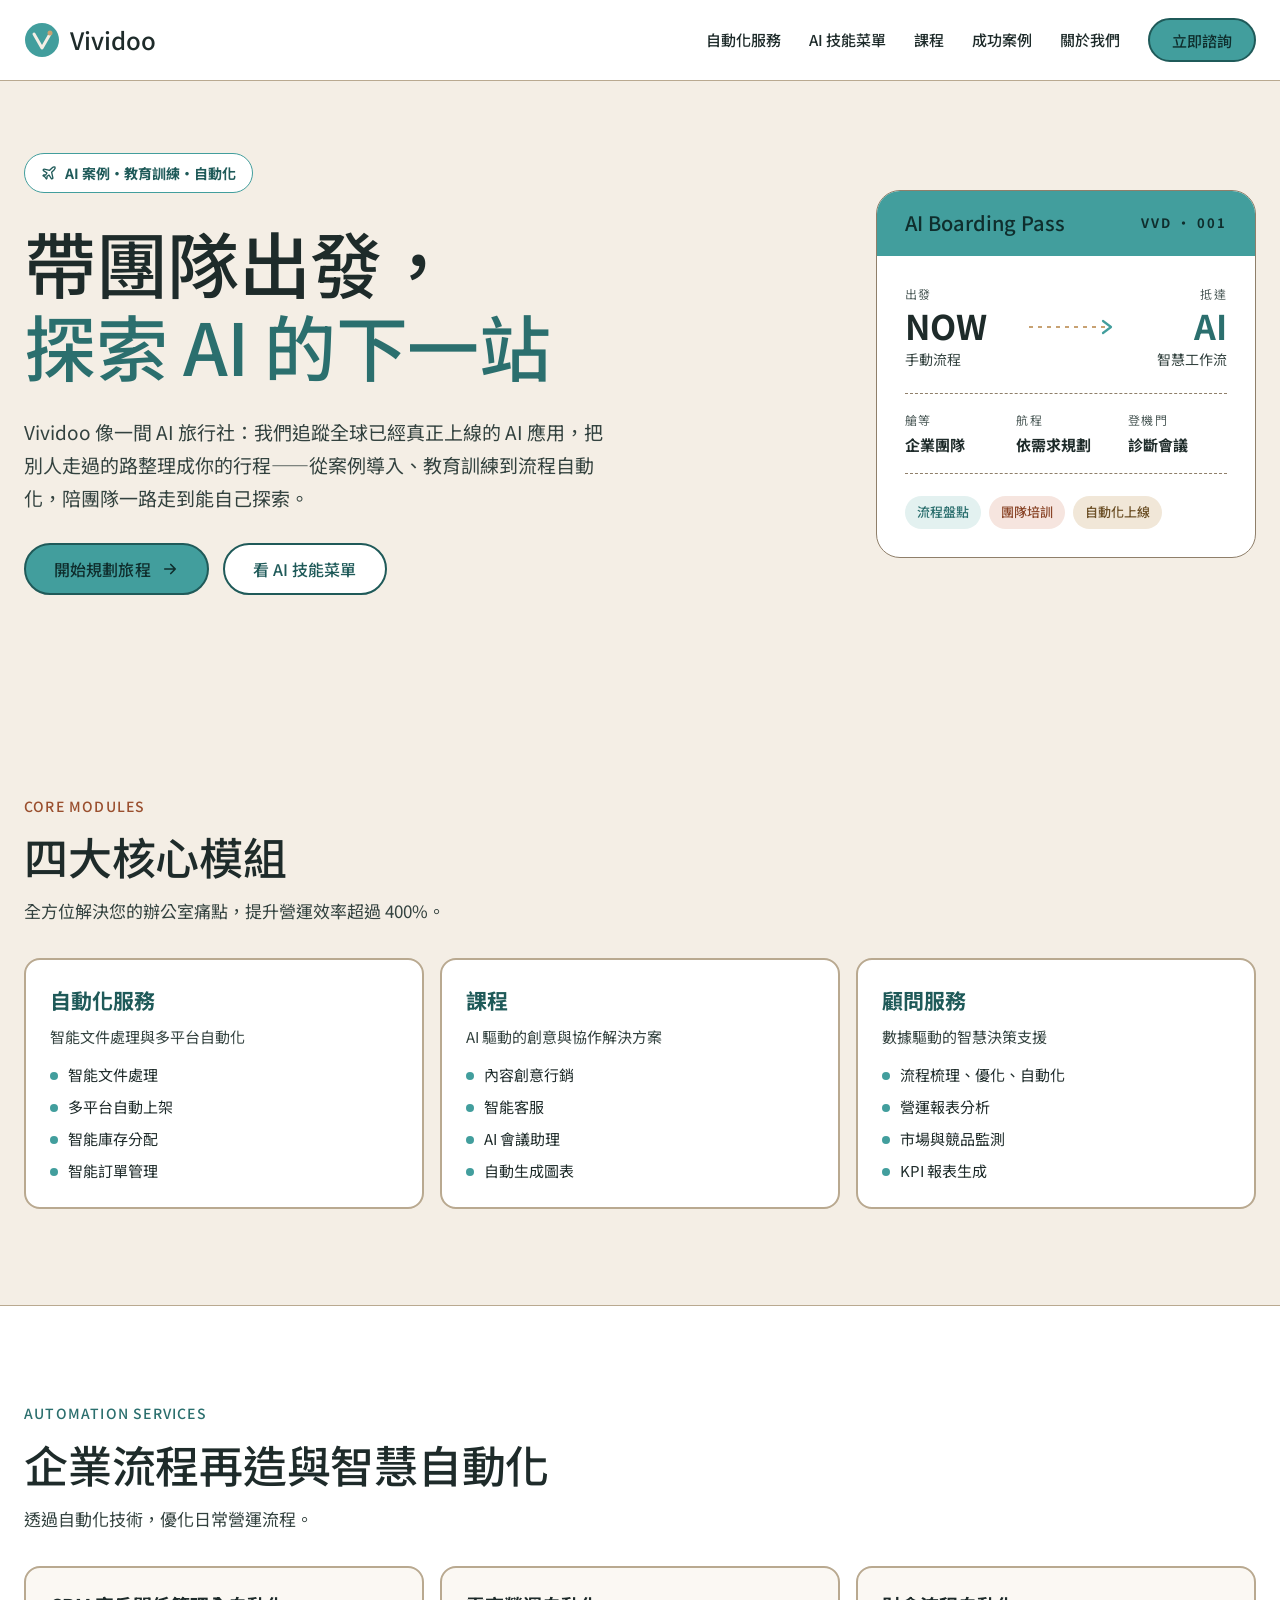
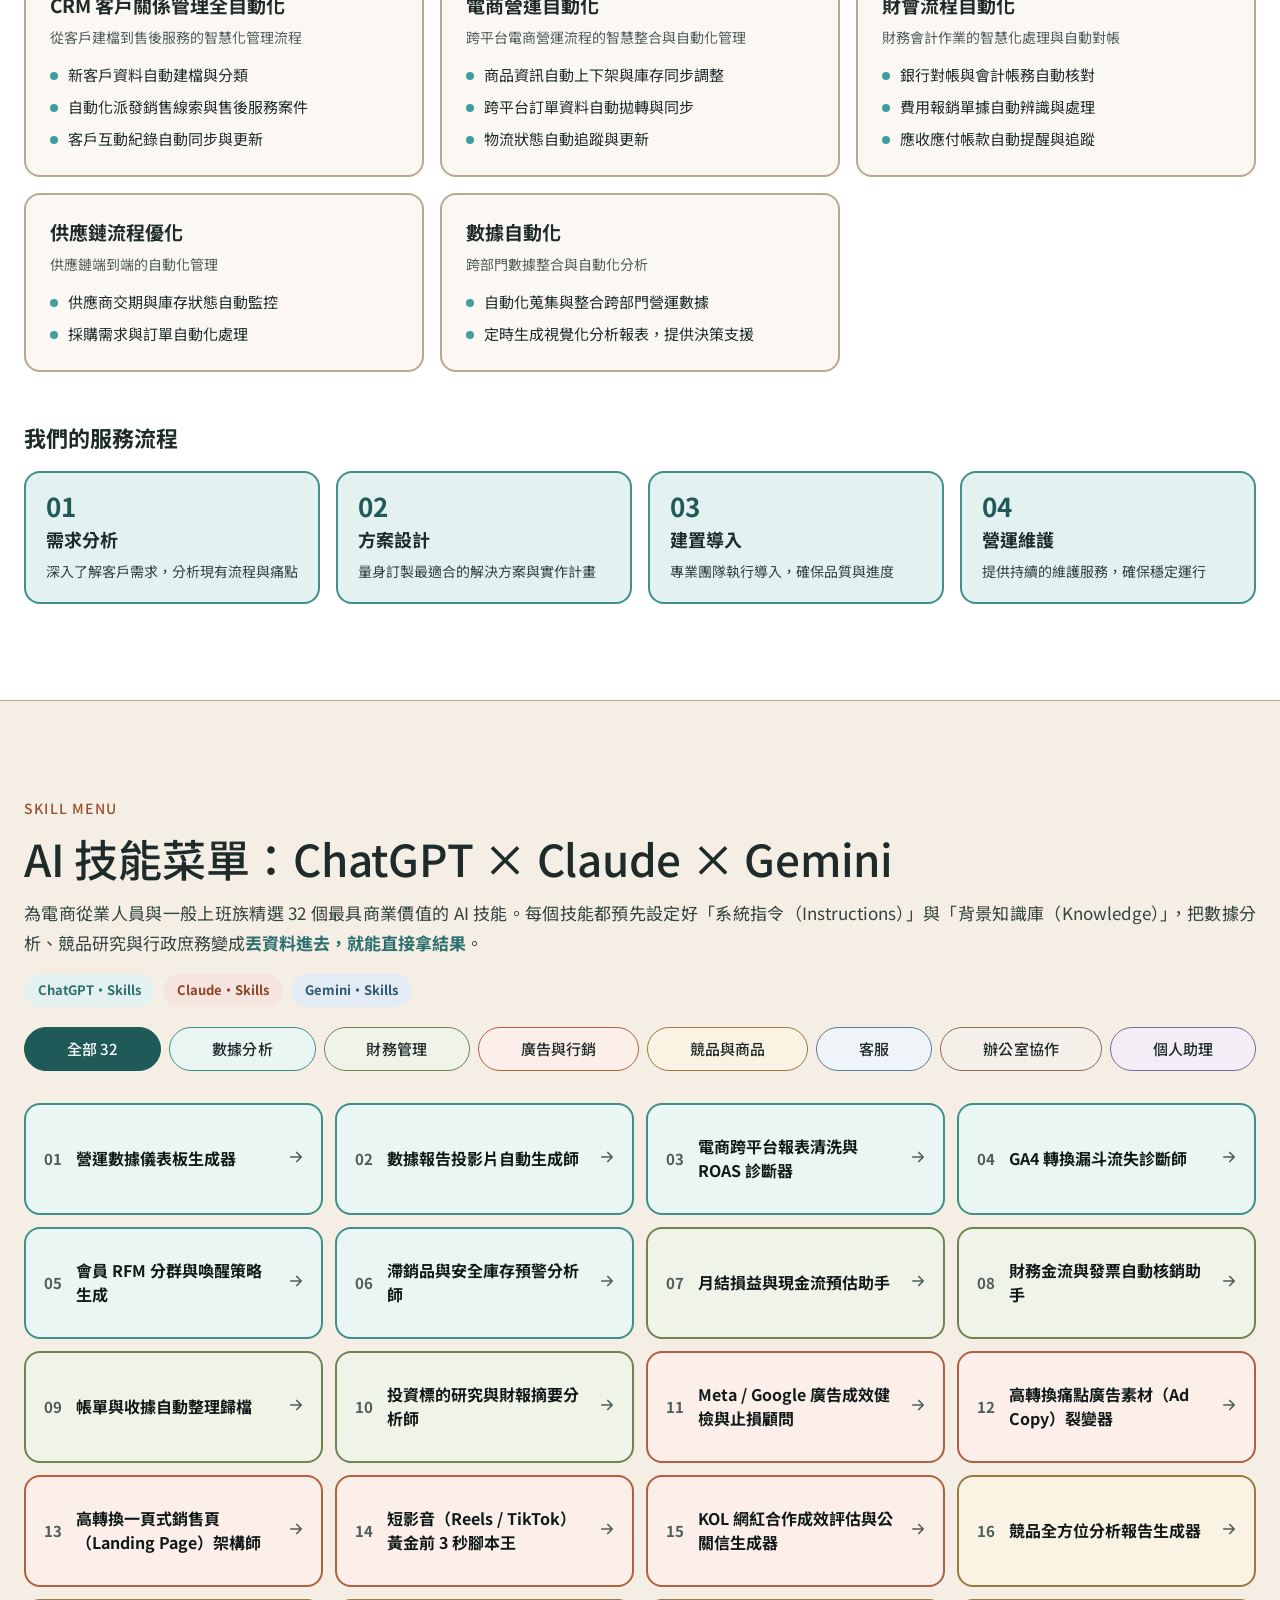
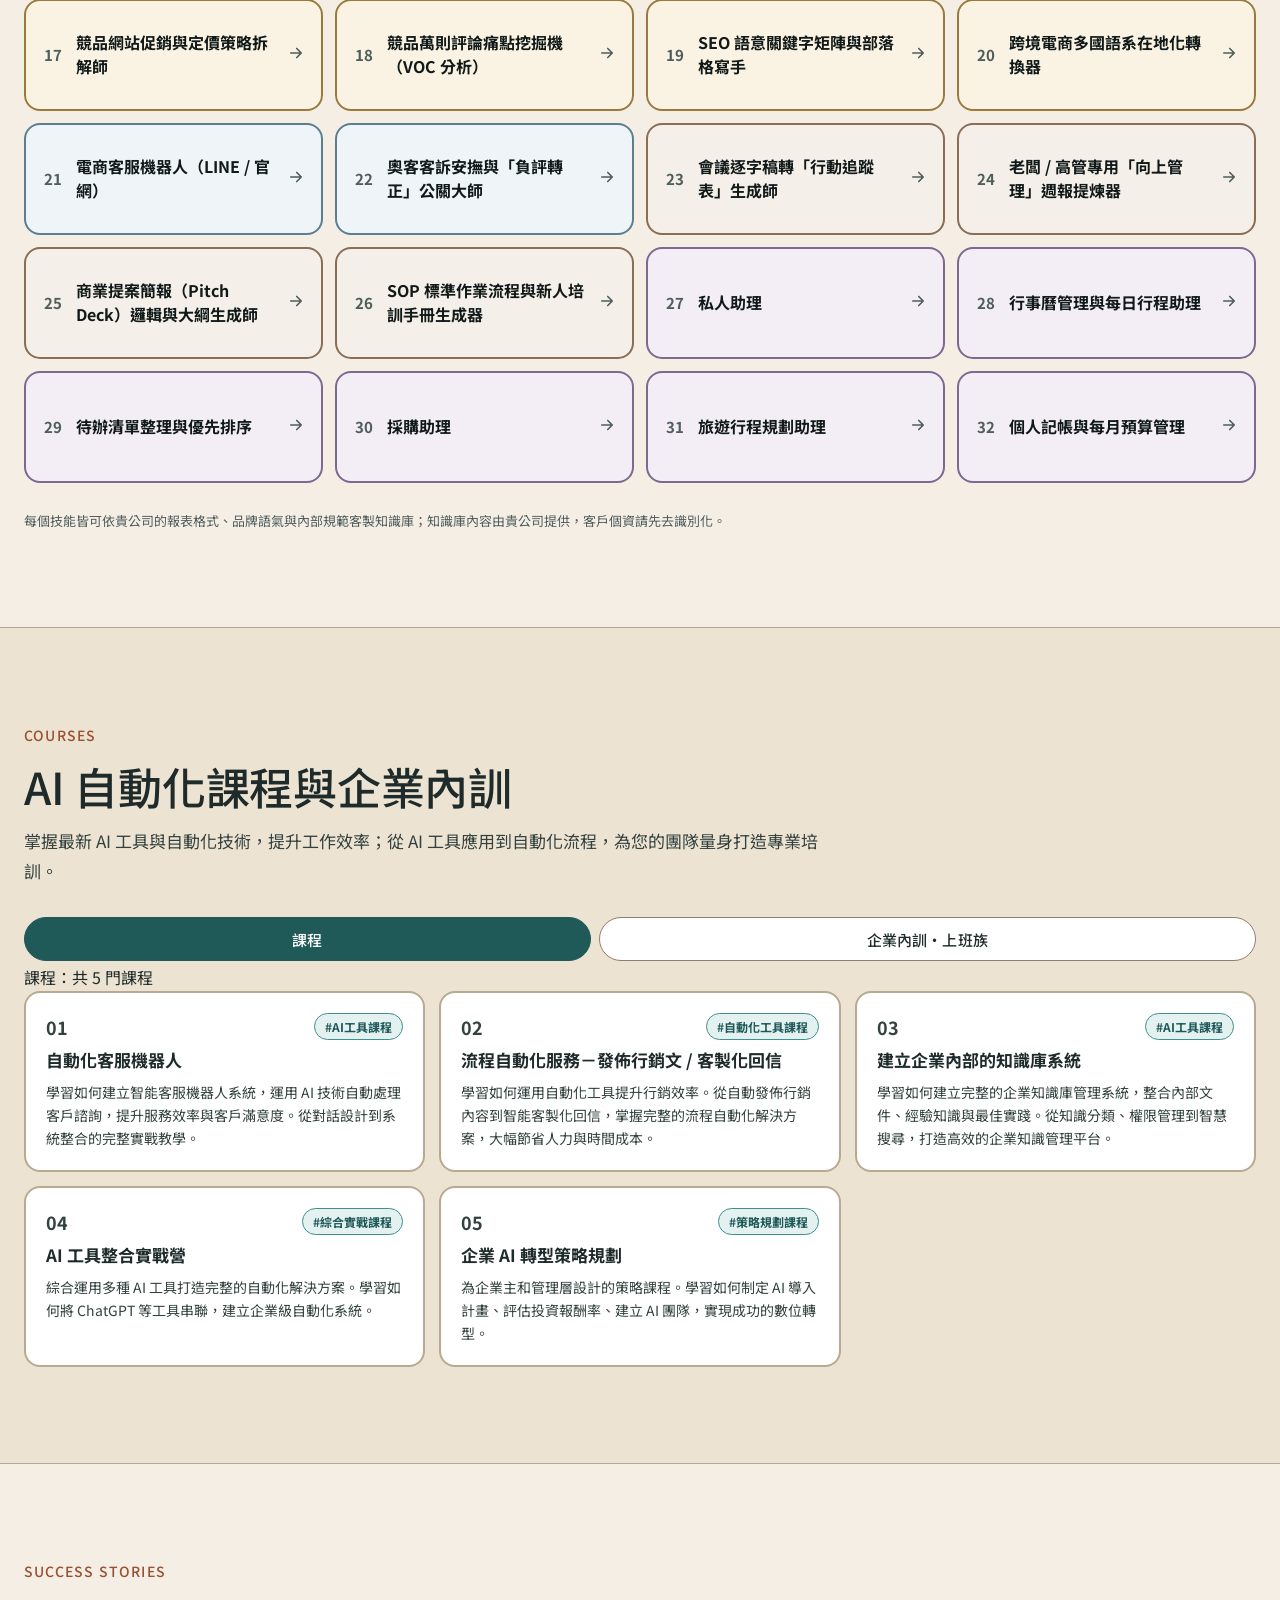
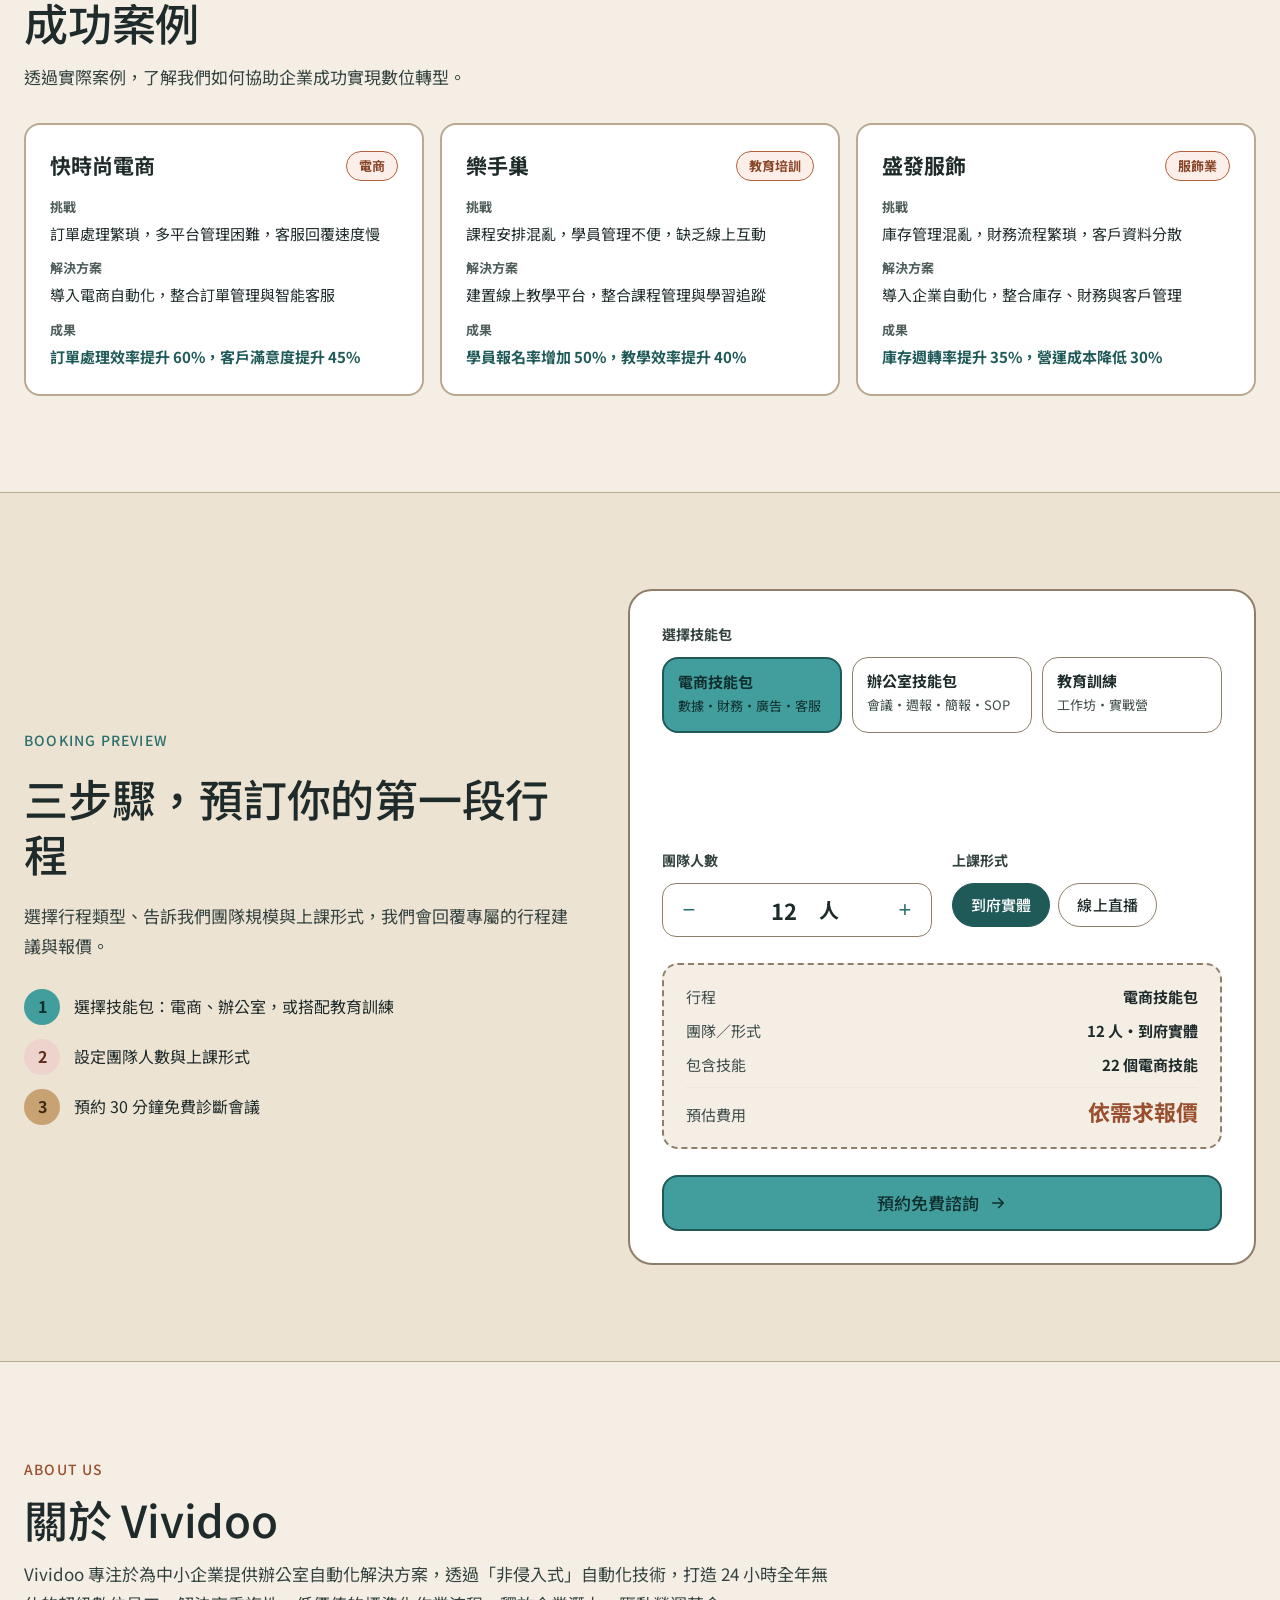
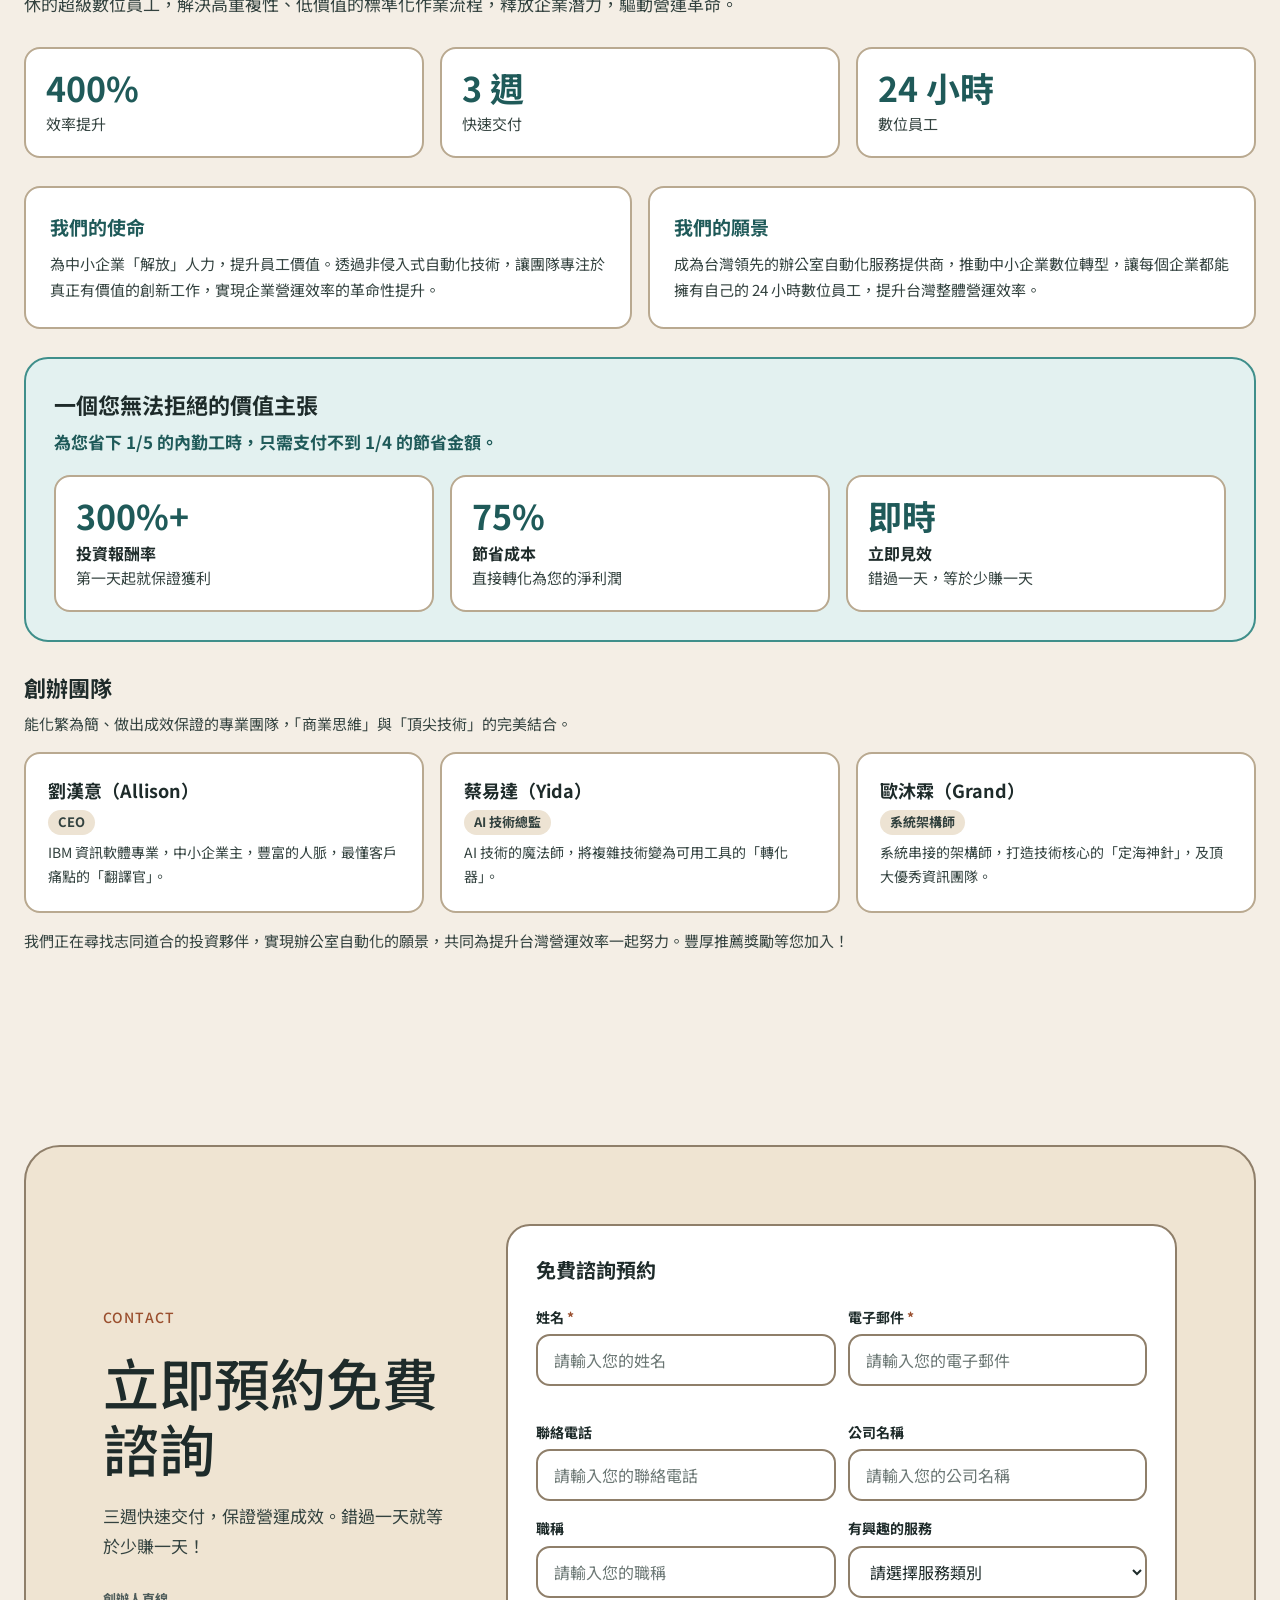
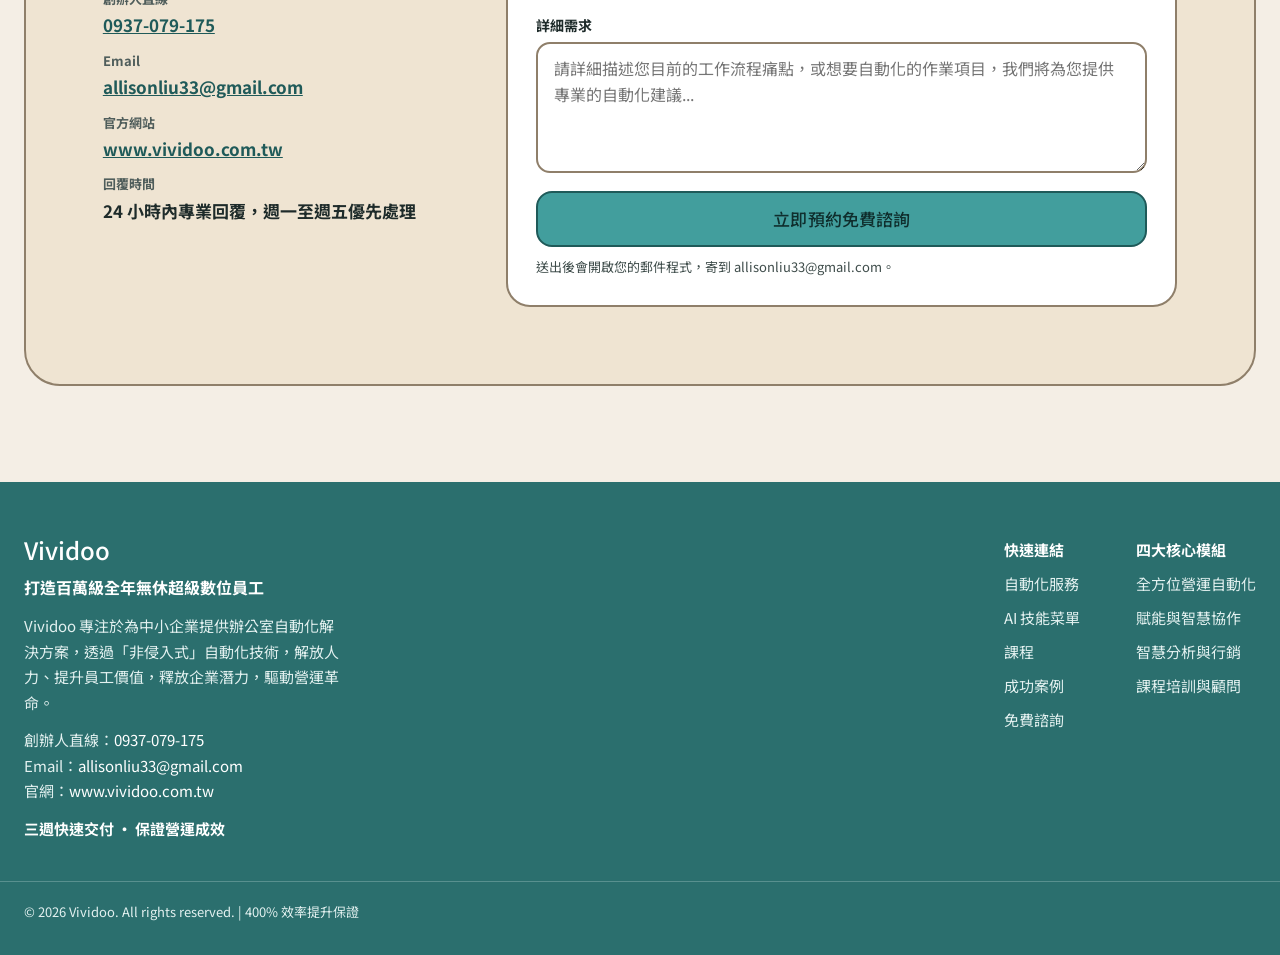
==== commit 3e02f6b8: "改為 Google 風格：Google Sans＋Noto Sans TC、Material 字重與圓角 Co-Authored-By: Claude Opus 5.5 <noreply@anthro" ====
--- a/index.html
+++ b/index.html
@@ -7,7 +7,7 @@
   <meta name="description" content="Vividoo 專注於為中小企業提供辦公室自動化解決方案，透過「非侵入式」自動化技術，打造全年無休的超級數位員工。三週快速交付，保證營運成效。">
   <link rel="preconnect" href="https://fonts.googleapis.com">
   <link rel="preconnect" href="https://fonts.gstatic.com" crossorigin>
-  <link rel="stylesheet" href="https://fonts.googleapis.com/css2?family=Fraunces:opsz,wght@9..144,500;9..144,700&family=Noto+Sans+TC:wght@400;500;700&family=Noto+Serif+TC:wght@600;700&display=swap">
+  <link rel="stylesheet" href="https://fonts.googleapis.com/css2?family=Google+Sans:wght@400..700&family=Noto+Sans+TC:wght@400;500;700&display=swap">
   <link rel="stylesheet" href="styles.css">
 </head>
 <body>
--- a/styles.css
+++ b/styles.css
@@ -24,13 +24,14 @@
   --line-soft: #b9a990;
   --primary-edge: #1f5a59;  /* 主色按鈕外框，與背景 6:1 以上 */
 
-  --radius-lg: 28px;
-  --radius-md: 18px;
+  --radius-lg: 24px;
+  --radius-md: 16px;
   --radius-pill: 999px;
 
-  --font-sans: "Noto Sans TC", system-ui, -apple-system, sans-serif;
-  --font-serif: "Noto Serif TC", serif;
-  --font-display: "Fraunces", serif;
+  /* Google 風格：Google Sans（英數）＋ Noto Sans TC（中文），全站無襯線 */
+  --font-sans: "Google Sans", "Noto Sans TC", system-ui, -apple-system, sans-serif;
+  --font-serif: var(--font-sans);
+  --font-display: var(--font-sans);
 }
 
 *, *::before, *::after { box-sizing: border-box; }
@@ -66,7 +67,7 @@
   display: inline-flex; align-items: center; justify-content: center; gap: 10px;
   min-height: 52px; padding: 0 28px;
   border-radius: var(--radius-pill); border: 1.5px solid transparent;
-  font: 700 16px/1 var(--font-sans); text-decoration: none; cursor: pointer;
+  font: 500 16px/1 var(--font-sans); letter-spacing: .1px; text-decoration: none; cursor: pointer;
   transition: background-color .2s ease, border-color .2s ease;
 }
 .btn { border-width: 2px; }
@@ -82,7 +83,7 @@
 .site-header { background: #fff; border-bottom: 1.5px solid var(--line-soft); }
 .header-inner { display: flex; align-items: center; justify-content: space-between; gap: 16px; padding-top: 18px; padding-bottom: 18px; flex-wrap: wrap; }
 .brand { display: flex; align-items: center; gap: 10px; text-decoration: none; color: var(--ink); }
-.brand span { font: 700 26px/1 var(--font-display); letter-spacing: -0.5px; }
+.brand span { font: 500 24px/1 var(--font-display); letter-spacing: 0; }
 .site-nav { display: flex; align-items: center; gap: 28px; font-size: 15px; font-weight: 500; }
 .site-nav a:not(.btn) { color: var(--ink); text-decoration: none; padding: 10px 0; }
 .site-nav a:not(.btn):hover { color: var(--primary-text); }
@@ -108,7 +109,7 @@
   padding: 8px 16px; border-radius: var(--radius-pill); background: #fff; border: 1.5px solid var(--primary);
   font-size: 14px; font-weight: 700; color: var(--primary-edge);
 }
-.hero h1 { font: 700 clamp(40px, 6vw, 76px)/1.12 var(--font-serif); letter-spacing: -1px; }
+.hero h1 { font: 500 clamp(40px, 6vw, 72px)/1.15 var(--font-serif); letter-spacing: -.5px; }
 .accent { color: var(--primary-text); }
 .lead { max-width: 580px; font-size: 19px; line-height: 1.75; color: var(--ink-2); }
 
@@ -119,7 +120,7 @@
   border-radius: var(--radius-lg); background: #fff; border: 1.5px solid var(--line); overflow: hidden;
 }
 .pass-head { padding: 22px 28px; background: var(--primary); color: var(--primary-ink); display: flex; justify-content: space-between; align-items: center; }
-.pass-title { font: 700 20px/1 var(--font-display); }
+.pass-title { font: 500 20px/1 var(--font-display); }
 .pass-code { font-size: 13px; letter-spacing: 2px; font-weight: 700; }
 .pass-body { padding: 28px; display: flex; flex-direction: column; gap: 22px; }
 .pass-route { display: flex; align-items: center; justify-content: space-between; gap: 12px; }
@@ -145,10 +146,10 @@
 /* ---------- Section heads ---------- */
 .section-head { display: flex; flex-wrap: wrap; align-items: flex-end; justify-content: space-between; gap: 24px; }
 .section-intro { display: flex; flex-direction: column; gap: 12px; max-width: 680px; }
-.kicker { font-size: 14px; font-weight: 700; letter-spacing: 3px; color: var(--clay); }
+.kicker { font-size: 14px; font-weight: 500; letter-spacing: 1.2px; color: var(--clay); }
 .kicker-teal { color: var(--primary-text); }
 .kicker-blush { color: var(--blush); }
-h2 { font: 700 clamp(32px, 4vw, 48px)/1.2 var(--font-serif); }
+h2 { font: 500 clamp(30px, 4vw, 44px)/1.25 var(--font-serif); letter-spacing: -.25px; }
 .section-intro p, .booking-copy p { font-size: 17px; line-height: 1.75; color: var(--ink-2); }
 .updated { color: var(--muted); }
 
@@ -157,7 +158,7 @@
 .pill {
   min-height: 44px; padding: 0 18px; border-radius: var(--radius-pill);
   border: 1.5px solid var(--line); background: #fff; color: var(--ink);
-  font: 700 15px/1 var(--font-sans); cursor: pointer; transition: border-color .2s ease, background-color .2s ease;
+  font: 500 15px/1 var(--font-sans); letter-spacing: .1px; cursor: pointer; transition: border-color .2s ease, background-color .2s ease;
 }
 .pill:hover { border-color: var(--primary-edge); }
 .pill[aria-pressed="true"] { background: var(--primary-edge); border-color: var(--primary-edge); color: #fff; }
@@ -472,7 +473,7 @@
 .site-footer { background: var(--primary-text); color: var(--primary-tint); }
 .footer-inner { padding-top: 56px; padding-bottom: 40px; display: flex; flex-wrap: wrap; justify-content: space-between; gap: 32px; }
 .footer-brand { display: flex; flex-direction: column; gap: 12px; max-width: 320px; font-size: 15px; line-height: 1.7; }
-.footer-logo { font: 700 26px/1 var(--font-display); color: #fff; }
+.footer-logo { font: 500 24px/1 var(--font-display); color: #fff; }
 .footer-cols { display: flex; flex-wrap: wrap; gap: 56px; font-size: 15px; }
 .footer-cols div { display: flex; flex-direction: column; gap: 10px; }
 .footer-head { font-weight: 700; color: #fff; }
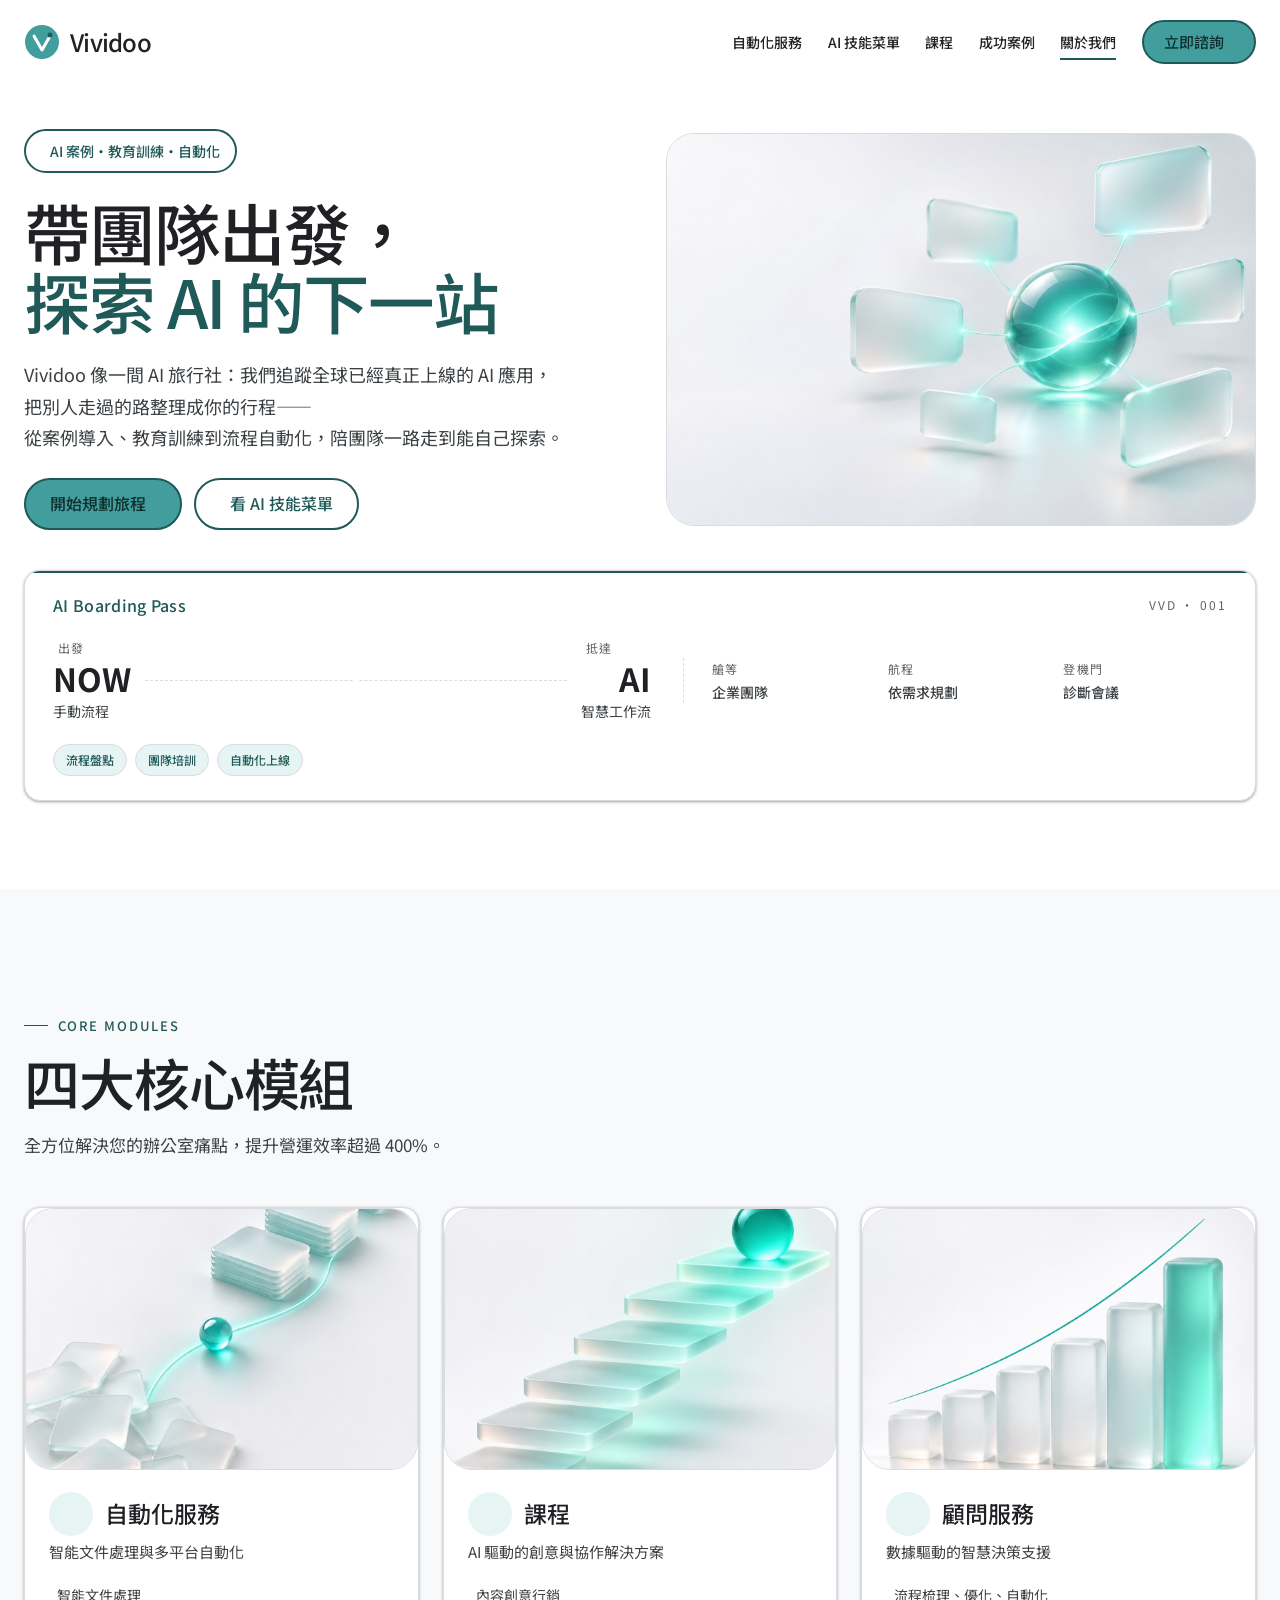
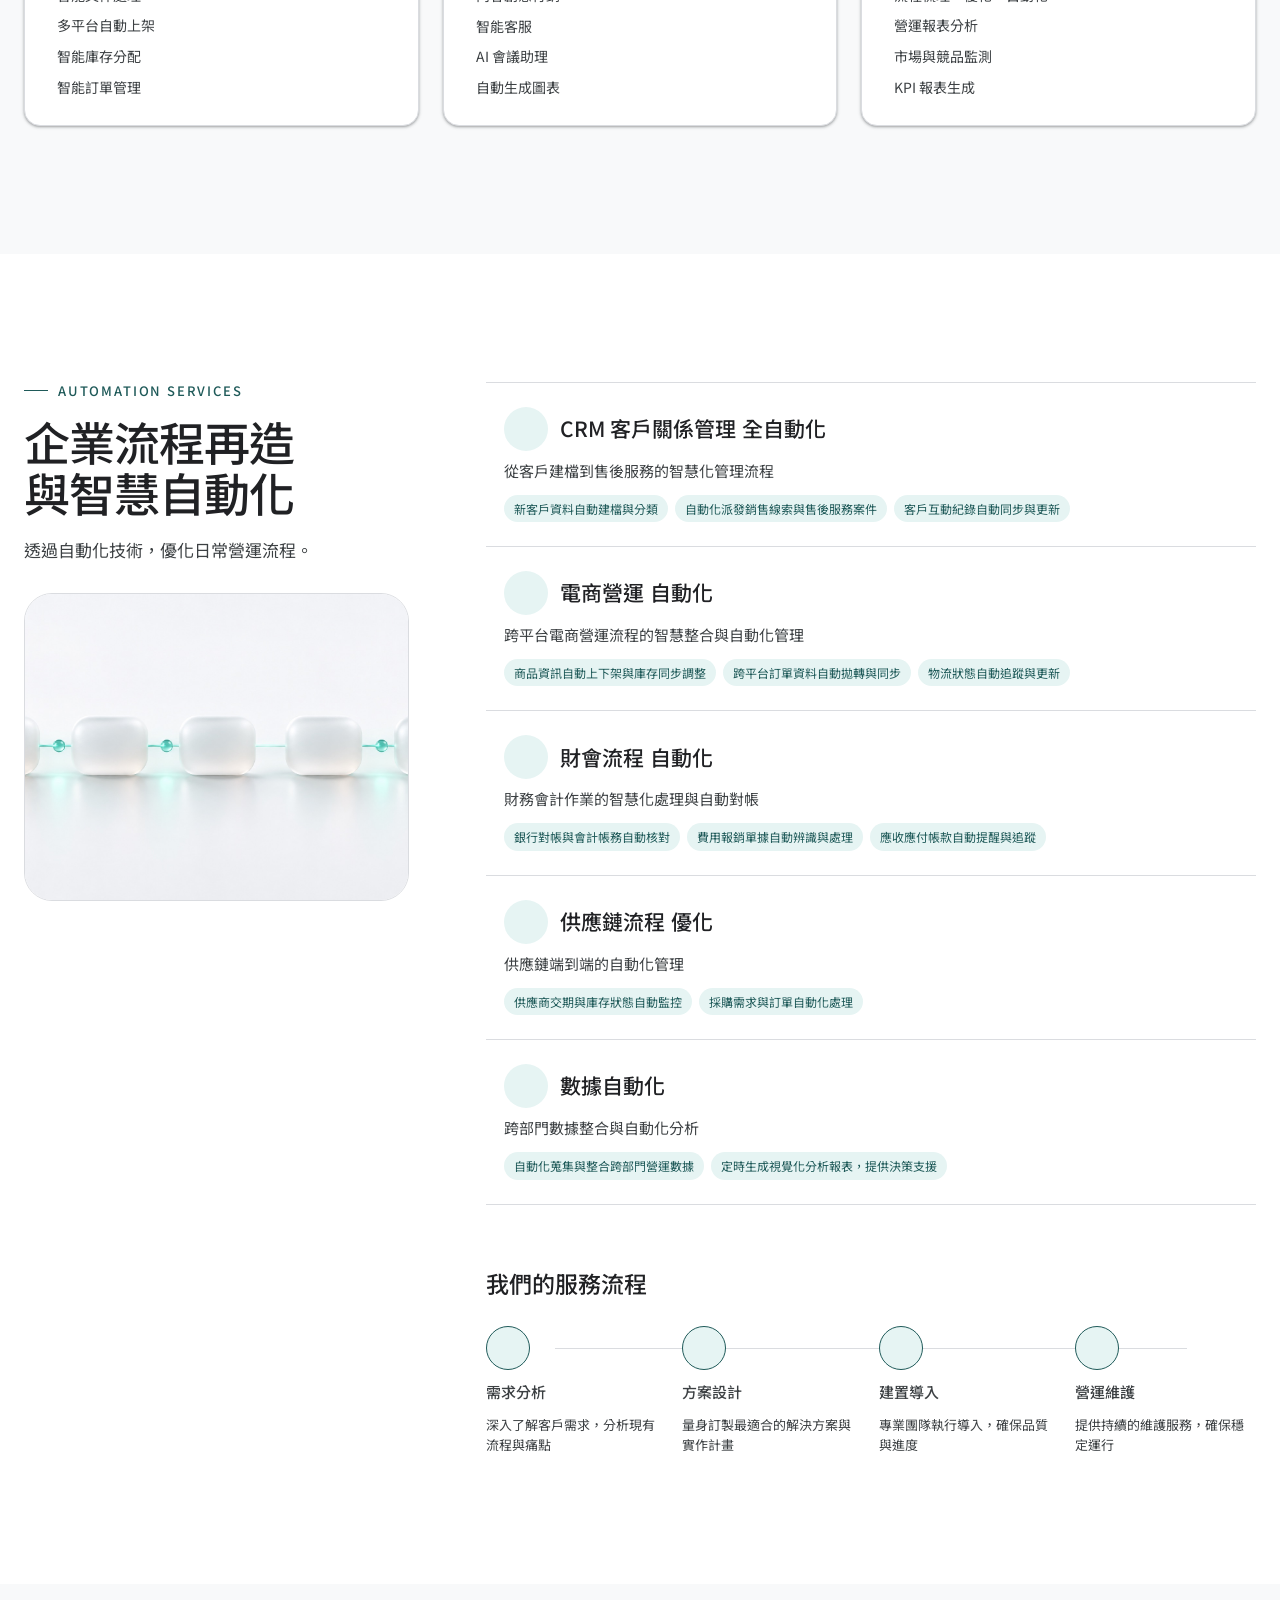
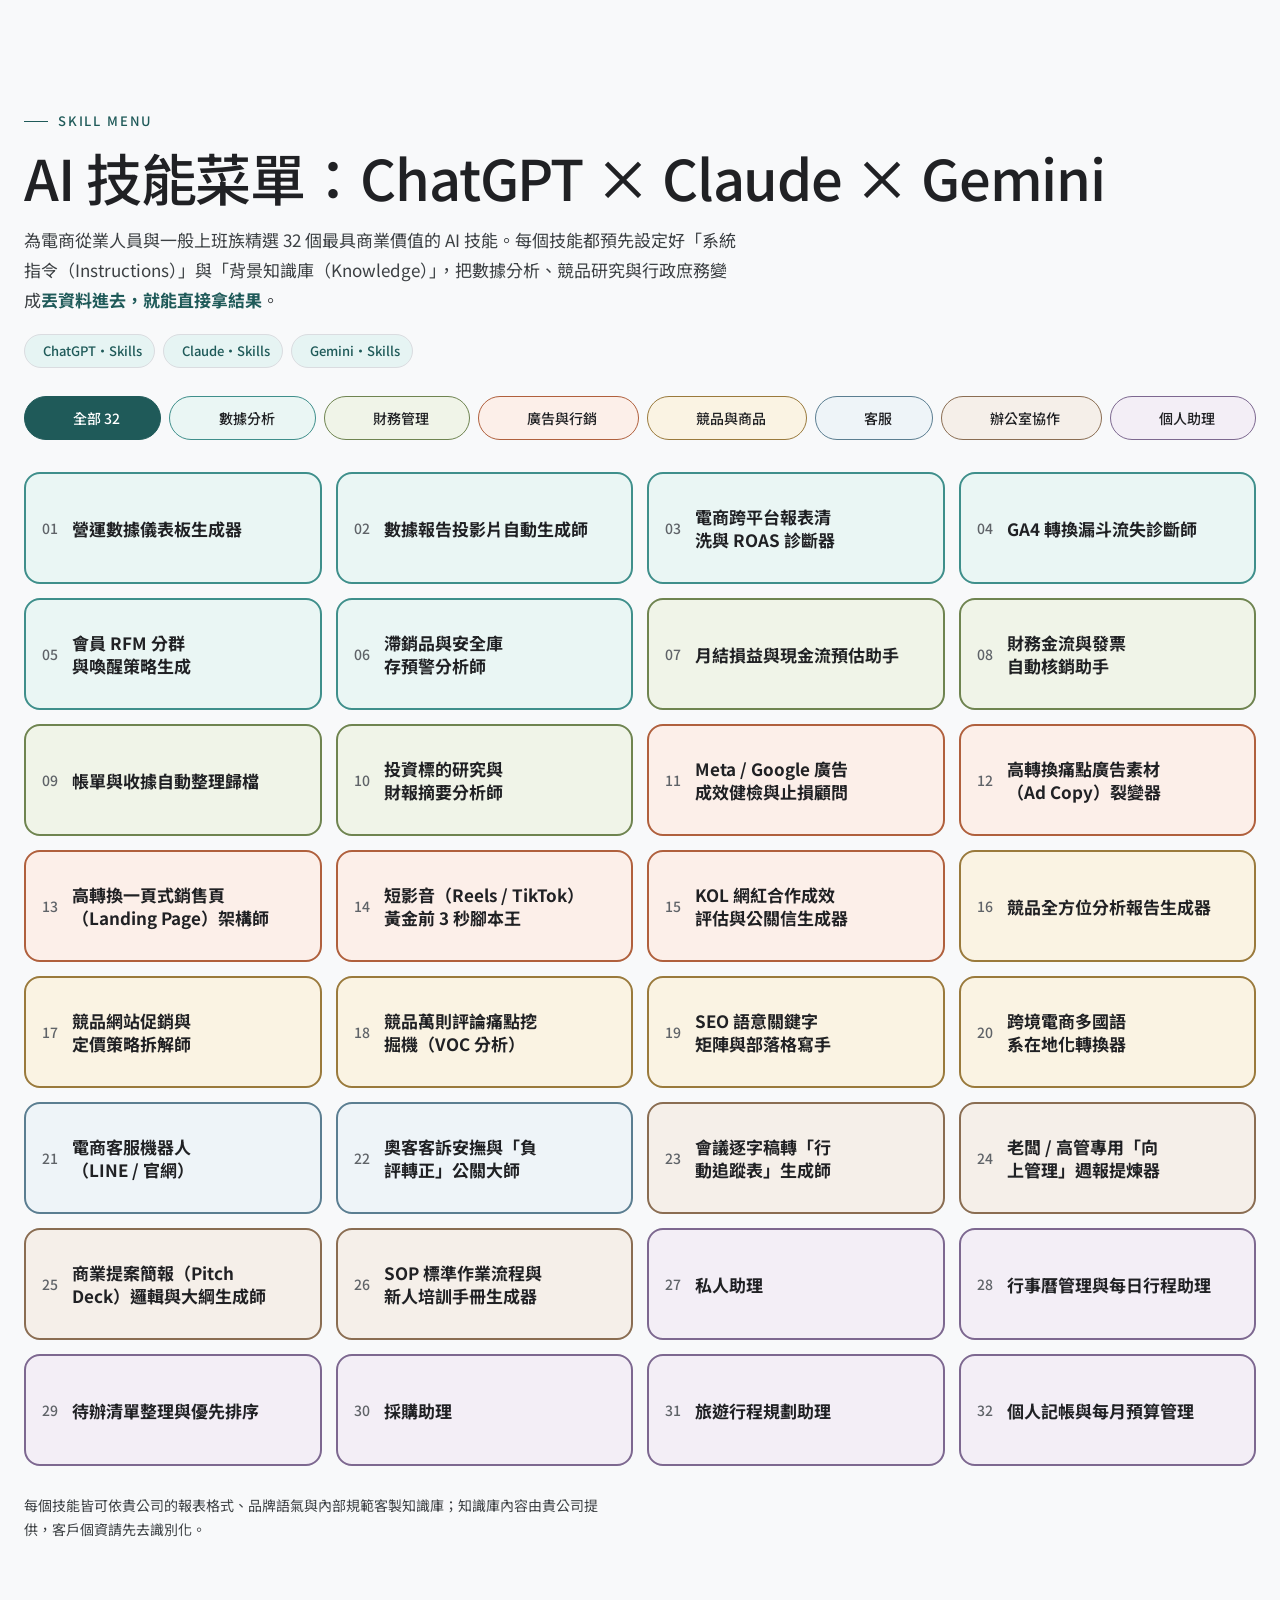
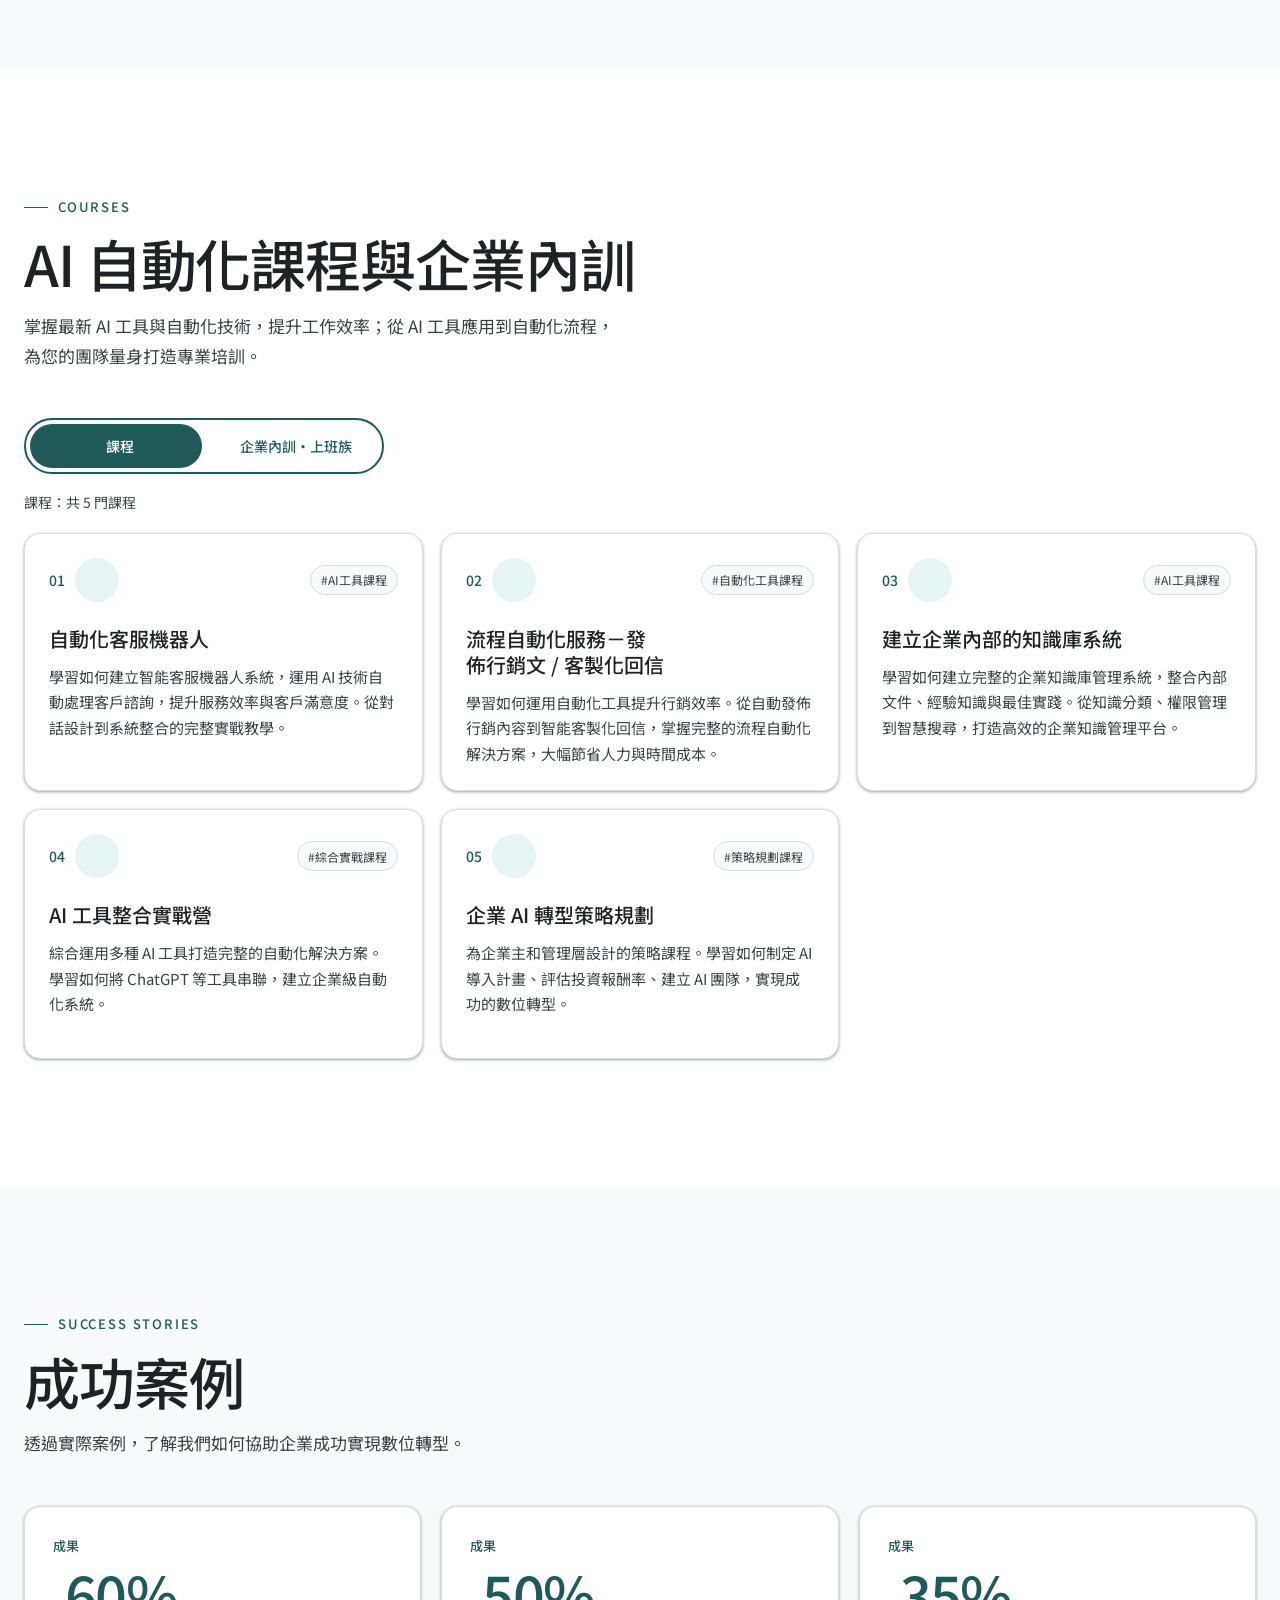
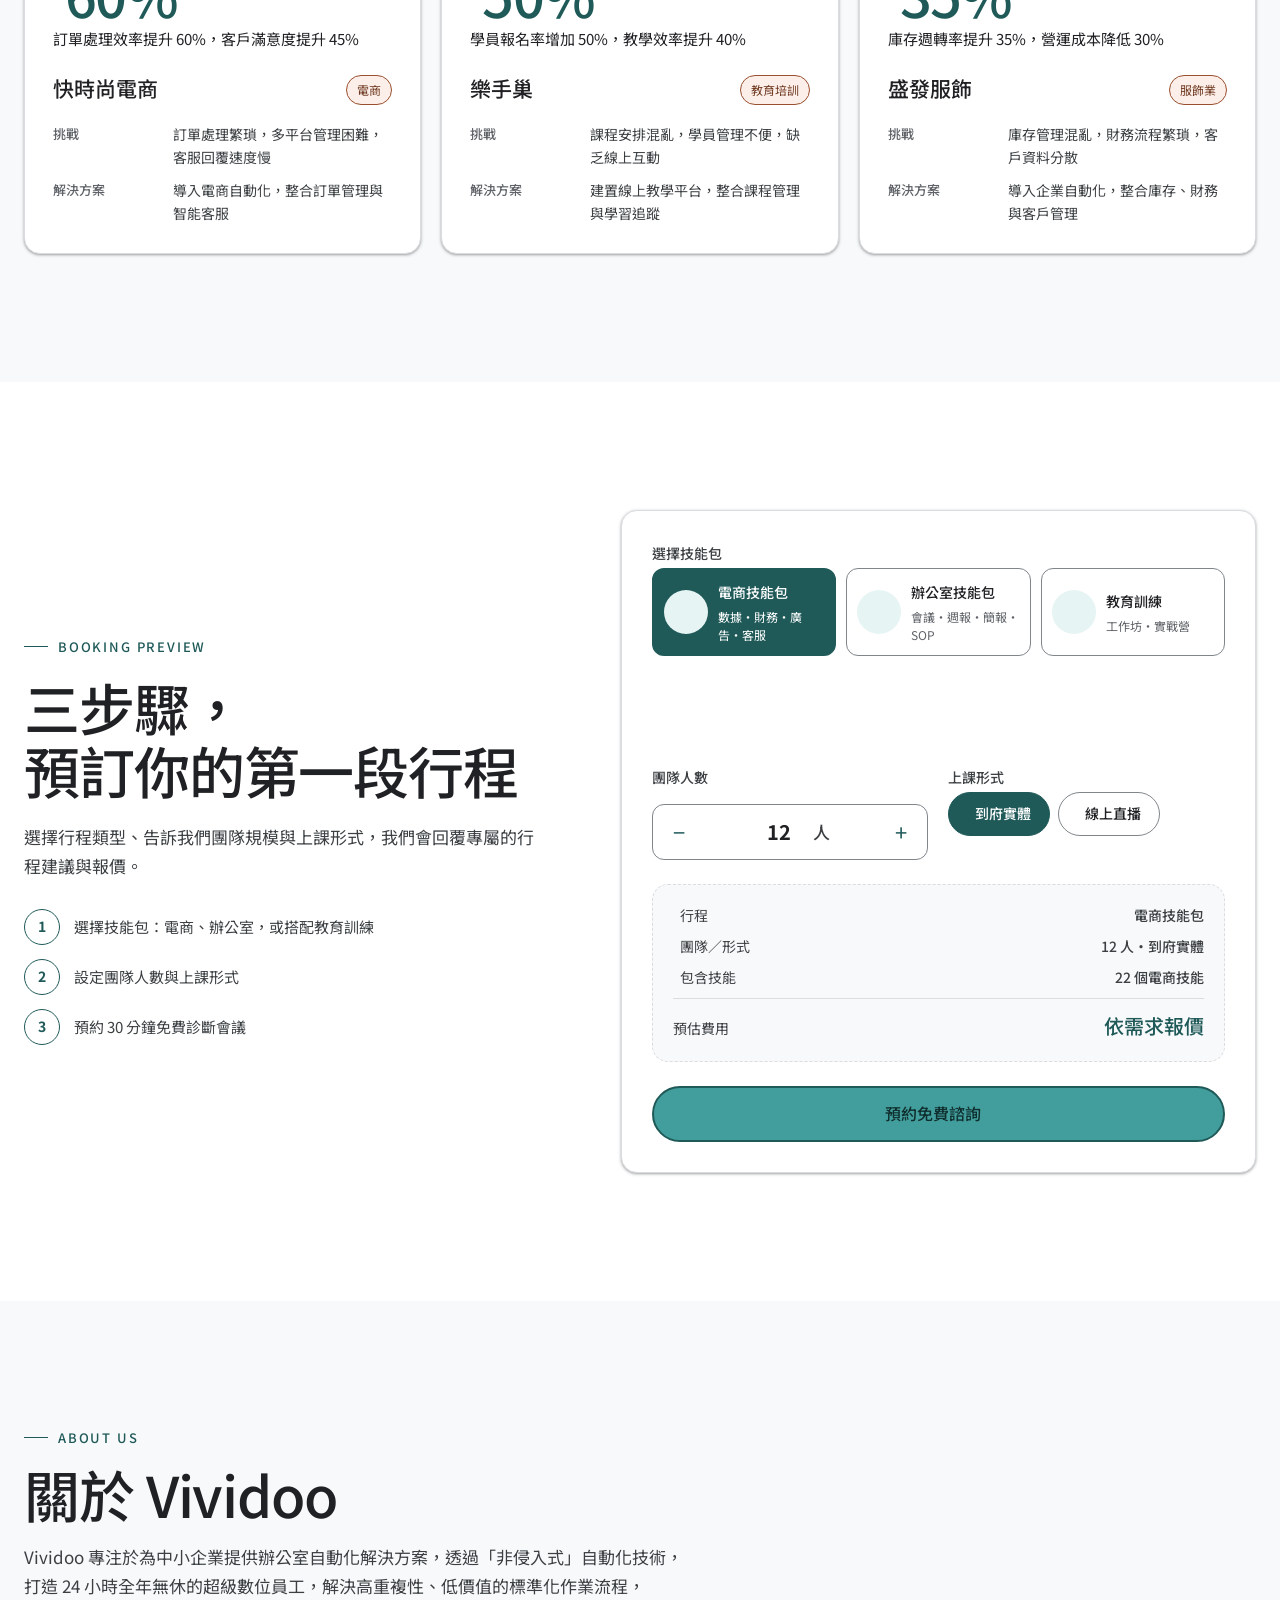
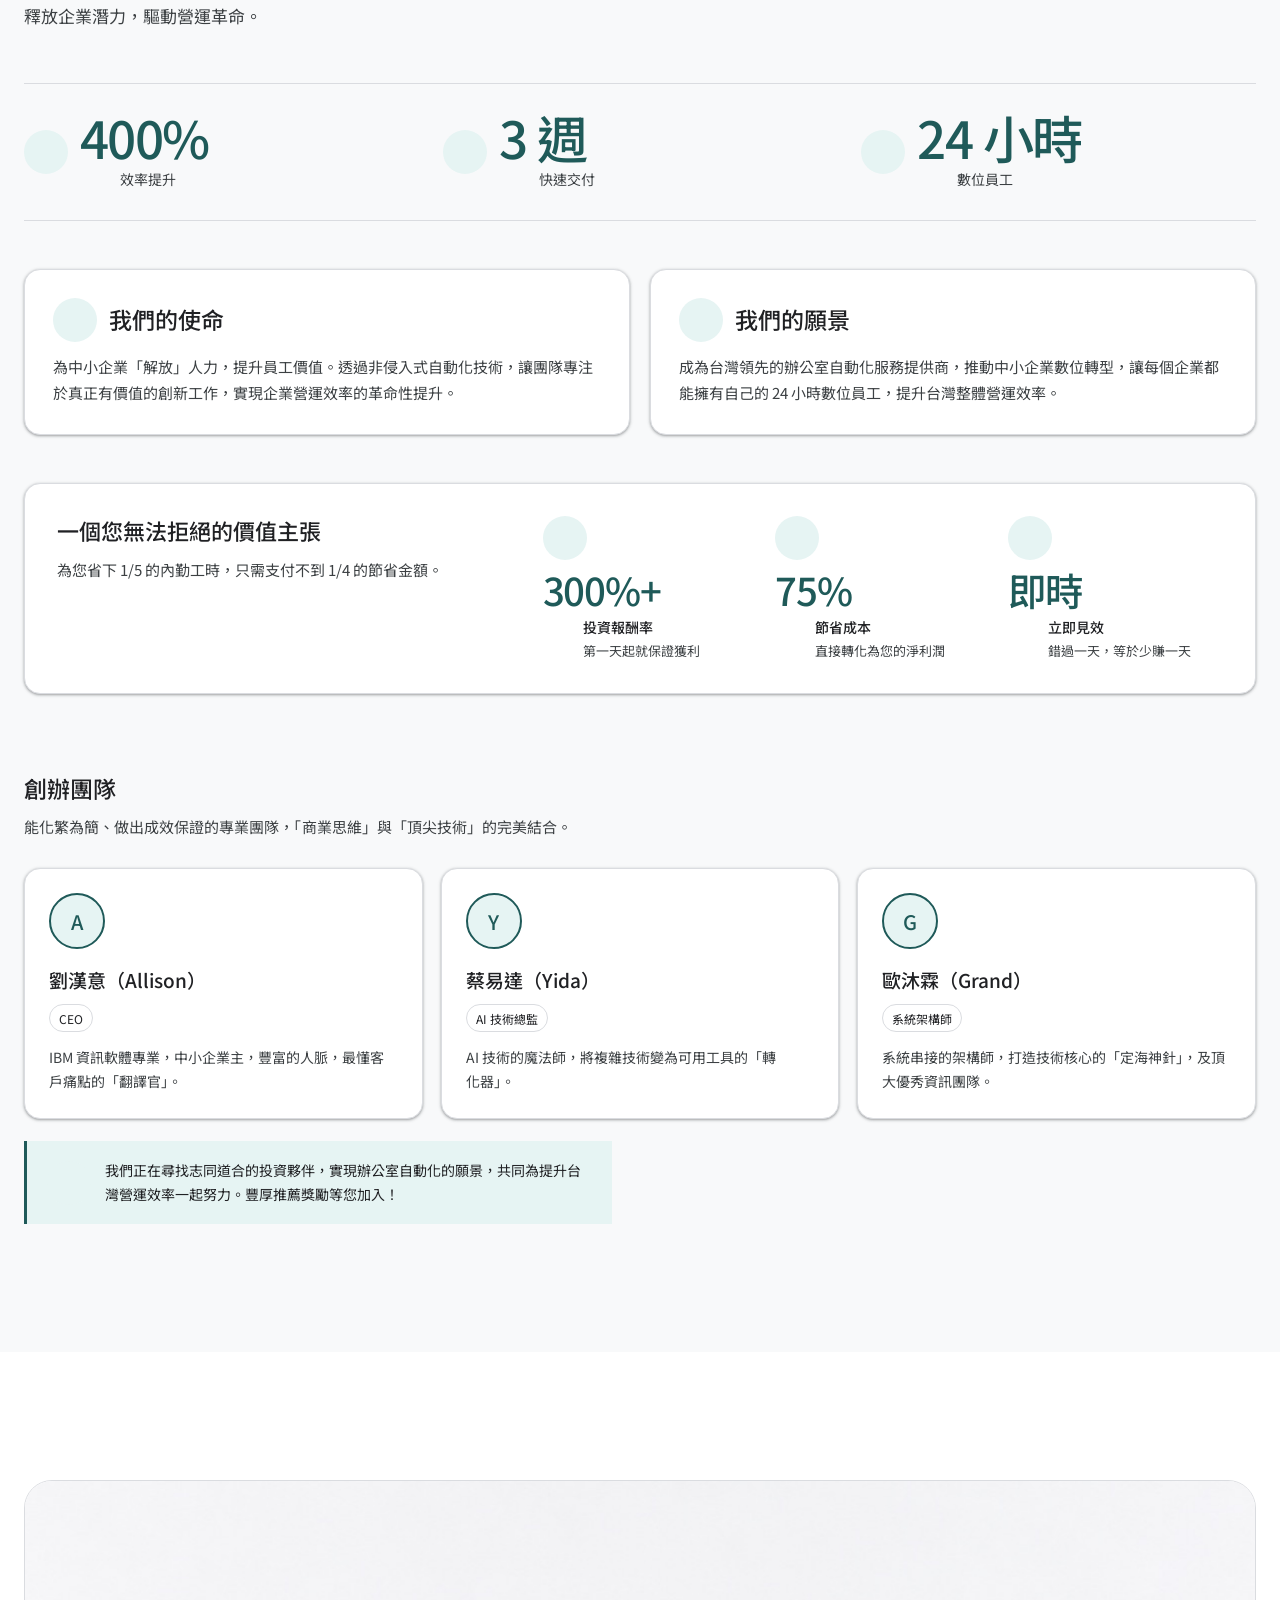
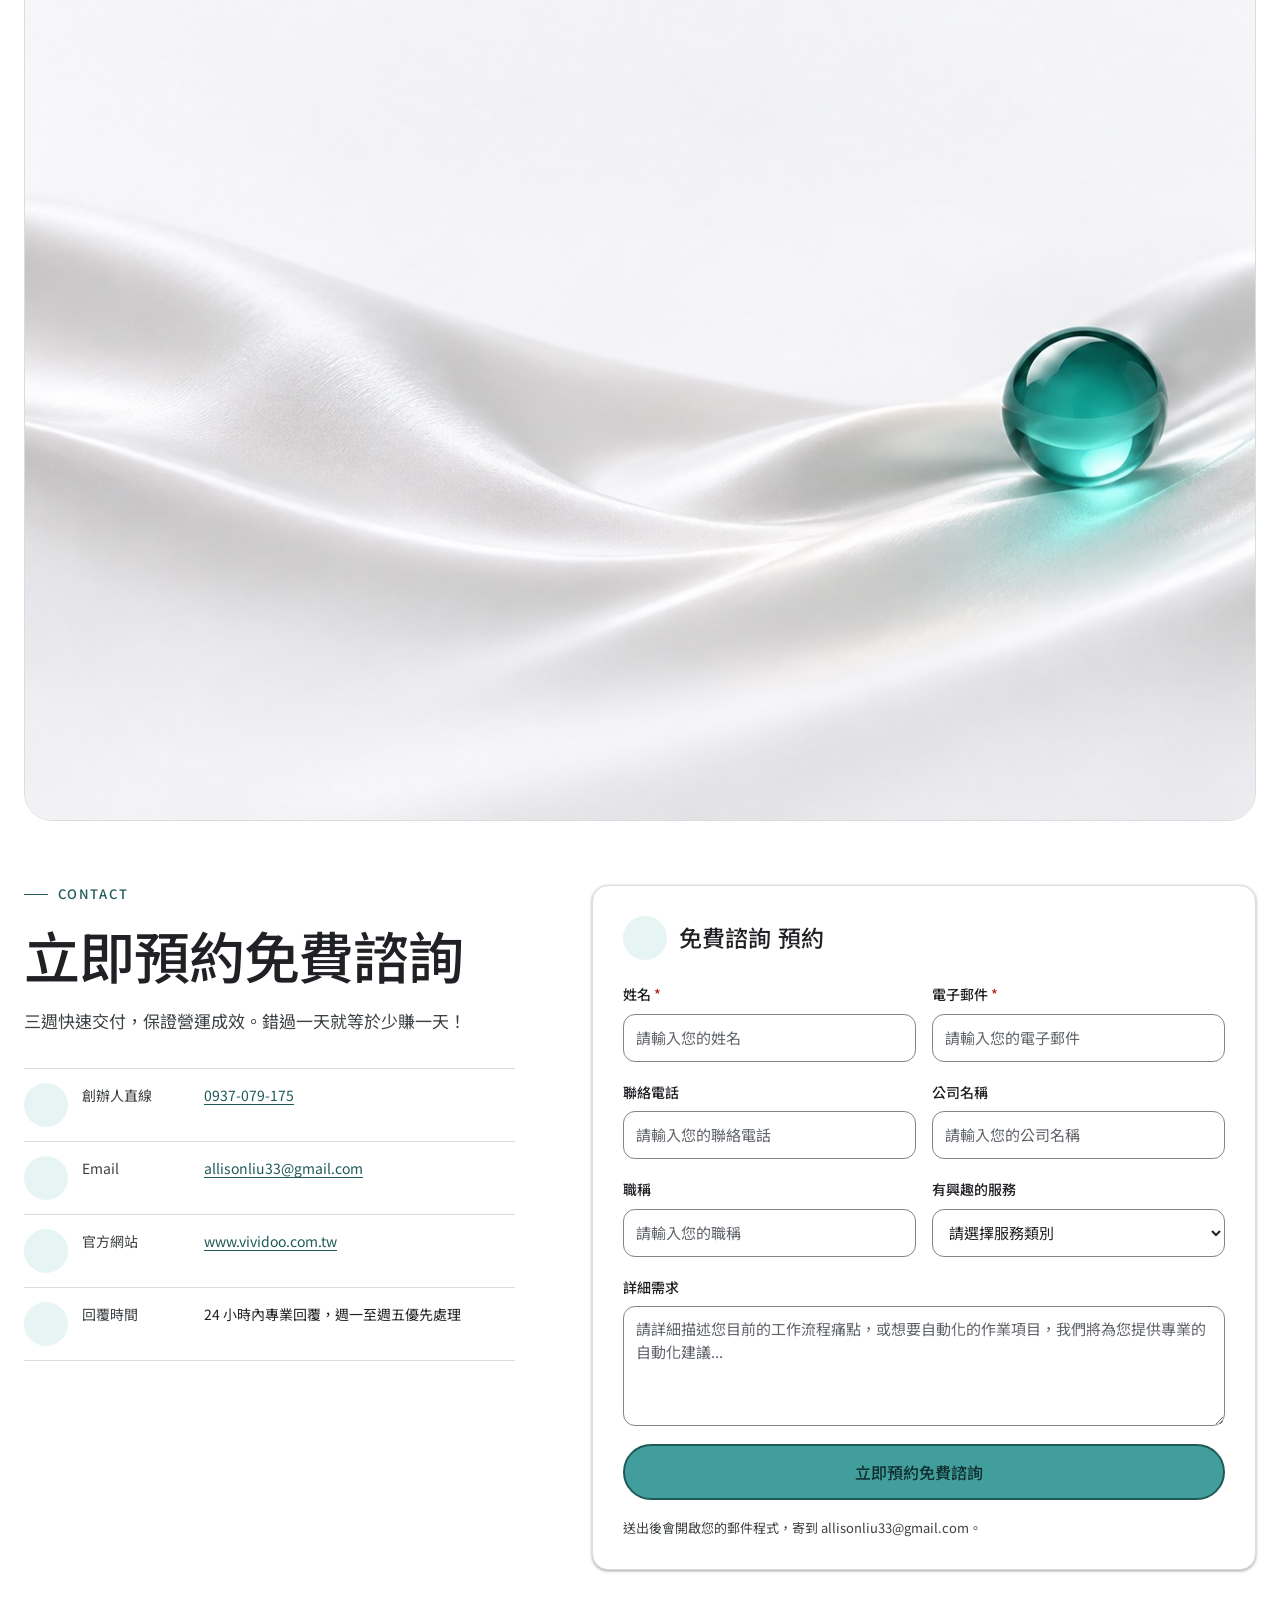
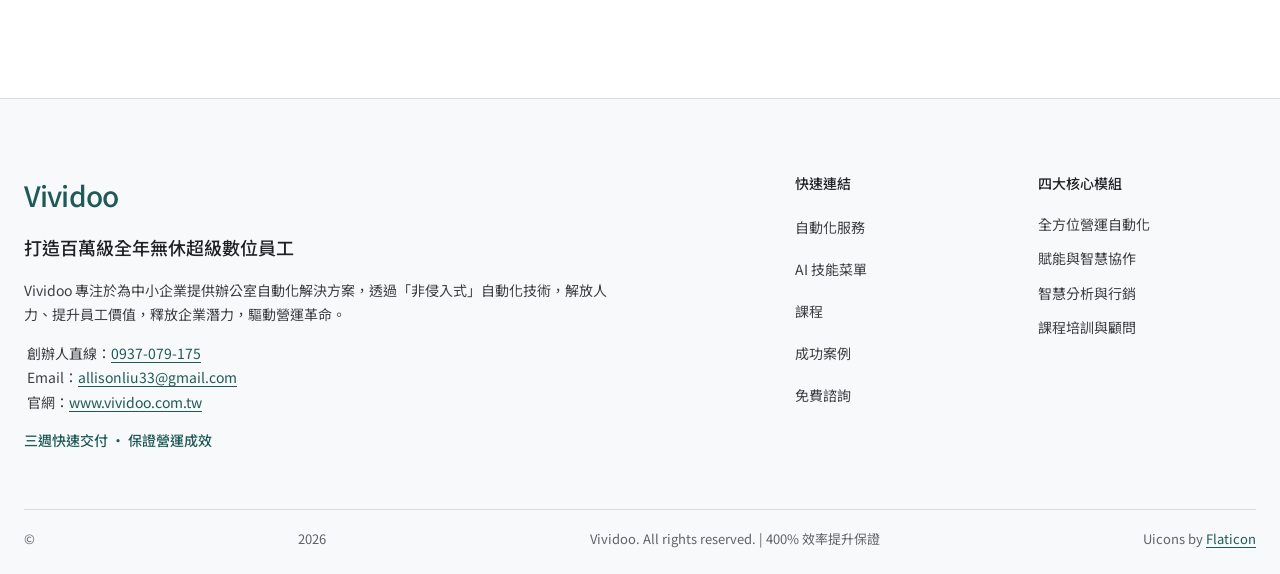
==== commit 1803d4b7: "全站改版：Google 白色科技風、AI Agent 主視覺（ChatGPT 生成）、Flaticon UIcons、斷句與動態效果 Co-Authored-By: Claude Opus 5.5 <" ====
--- a/index.html
+++ b/index.html
@@ -1,5 +1,5 @@
 <!doctype html>
-<html lang="zh-Hant">
+<html lang="zh-Hant" class="no-js">
 <head>
   <meta charset="utf-8">
   <meta name="viewport" content="width=device-width, initial-scale=1">
@@ -8,6 +8,7 @@
   <link rel="preconnect" href="https://fonts.googleapis.com">
   <link rel="preconnect" href="https://fonts.gstatic.com" crossorigin>
   <link rel="stylesheet" href="https://fonts.googleapis.com/css2?family=Google+Sans:wght@400..700&family=Noto+Sans+TC:wght@400;500;700&display=swap">
+  <link rel="stylesheet" href="https://cdn-uicons.flaticon.com/3.0.0/uicons-regular-rounded/css/uicons-regular-rounded.css">
   <link rel="stylesheet" href="styles.css">
 </head>
 <body>
@@ -16,11 +17,11 @@
   <header class="site-header">
     <div class="container header-inner">
       <a class="brand" href="#top" aria-label="Vividoo 首頁">
-        <svg width="36" height="36" viewBox="0 0 36 36" aria-hidden="true"><circle cx="18" cy="18" r="17" fill="#429e9d"/><path d="M10 12 L18 26 L26 12" fill="none" stroke="#F4EEE5" stroke-width="3" stroke-linecap="round" stroke-linejoin="round"/><circle cx="26" cy="11" r="2.5" fill="#C8A273"/></svg>
+        <svg width="36" height="36" viewBox="0 0 36 36" aria-hidden="true"><circle cx="18" cy="18" r="17" fill="#429e9d"/><path d="M10 12 L18 26 L26 12" fill="none" stroke="#FFFFFF" stroke-width="3" stroke-linecap="round" stroke-linejoin="round"/><circle cx="26" cy="11" r="2.5" fill="#1F5A59"/></svg>
         <span>Vividoo</span>
       </a>
       <button class="nav-toggle" type="button" aria-expanded="false" aria-controls="site-nav" aria-label="開啟選單">
-        <svg width="24" height="24" viewBox="0 0 24 24" fill="none" stroke="currentColor" stroke-width="2" stroke-linecap="round" aria-hidden="true"><path d="M4 7h16M4 12h16M4 17h16"/></svg>
+        <i class="fi fi-rr-menu-burger" aria-hidden="true"></i>
       </button>
       <nav id="site-nav" class="site-nav" aria-label="主要導覽">
         <a href="#services">自動化服務</a>
@@ -28,7 +29,7 @@
         <a href="#courses">課程</a>
         <a href="#cases">成功案例</a>
         <a href="#about">關於我們</a>
-        <a class="btn btn-primary btn-sm" href="#contact">立即諮詢</a>
+        <a class="btn btn-primary btn-sm" href="#contact">立即諮詢 <i class="fi fi-rr-arrow-small-right" aria-hidden="true"></i></a>
       </nav>
     </div>
   </header>
@@ -36,23 +37,29 @@
   <main id="main">
     <!-- HERO -->
     <section id="top" class="hero">
-      <div class="container hero-inner">
-        <div class="hero-copy">
-          <span class="eyebrow-pill">
-            <svg width="16" height="16" viewBox="0 0 24 24" fill="none" stroke="currentColor" stroke-width="2" stroke-linecap="round" stroke-linejoin="round" aria-hidden="true"><path d="M17.8 19.2 16 11l3.5-3.5C21 6 21.5 4 21 3c-1-.5-3 0-4.5 1.5L13 8 4.8 6.2c-.5-.1-.9.1-1.1.5l-.3.5c-.2.5-.1 1 .3 1.3L9 12l-2 3H4l-1 1 3 2 2 3 1-1v-3l3-2 3.5 5.3c.3.4.8.5 1.3.3l.5-.2c.4-.3.6-.7.5-1.2z"/></svg>
-            AI 案例・教育訓練・自動化
-          </span>
-          <h1>帶團隊出發，<br><span class="accent">探索 AI 的下一站</span></h1>
-          <p class="lead">Vividoo 像一間 AI 旅行社：我們追蹤全球已經真正上線的 AI 應用，把別人走過的路整理成你的行程——從案例導入、教育訓練到流程自動化，陪團隊一路走到能自己探索。</p>
-          <div class="btn-row">
-            <a class="btn btn-primary" href="#contact">開始規劃旅程
-              <svg width="18" height="18" viewBox="0 0 24 24" fill="none" stroke="currentColor" stroke-width="2.2" stroke-linecap="round" stroke-linejoin="round" aria-hidden="true"><path d="M5 12h14M13 6l6 6-6 6"/></svg>
-            </a>
-            <a class="btn btn-outline" href="#skills">看 AI 技能菜單</a>
-          </div>
-        </div>
-
-        <aside class="pass" aria-label="AI 登機證">
+      <div class="container">
+        <div class="hero-inner">
+          <div class="hero-copy" data-reveal>
+            <span class="eyebrow-pill">
+              <i class="fi fi-rr-rocket-lunch" aria-hidden="true"></i>
+              AI 案例・教育訓練・自動化
+            </span>
+            <h1><span class="hero-title-line"><span class="ph">帶團隊出發，</span></span><span class="hero-title-line accent"><span class="ph">探索 AI 的下一站</span></span></h1>
+            <p class="lead"><span class="ph">Vividoo 像一間 AI 旅行社：</span><span class="ph">我們追蹤全球已經真正上線的 AI 應用，</span><span class="ph">把別人走過的路整理成你的行程——</span><span class="ph">從案例導入、教育訓練到流程自動化，</span><span class="ph">陪團隊一路走到能自己探索。</span></p>
+            <div class="btn-row">
+              <a class="btn btn-primary" href="#contact">開始規劃旅程 <i class="fi fi-rr-arrow-small-right" aria-hidden="true"></i>
+              </a>
+              <a class="btn btn-outline" href="#skills"><i class="fi fi-rr-sparkles" aria-hidden="true"></i> 看 AI 技能菜單</a>
+            </div>
+          </div>
+          <figure class="hero-media" data-reveal>
+            <div class="hero-image-motion">
+              <img src="assets/img/hero.jpg" width="1536" height="1024" alt="半透明青綠玻璃球連結多個懸浮方框，呈現抽象科技網絡" fetchpriority="high" decoding="async">
+            </div>
+          </figure>
+        </div>
+
+        <aside class="pass" aria-label="AI 登機證" data-reveal>
           <div class="pass-head">
             <span class="pass-title">AI Boarding Pass</span>
             <span class="pass-code">VVD · 001</span>
@@ -60,13 +67,13 @@
           <div class="pass-body">
             <div class="pass-route">
               <div>
-                <span class="pass-label">出發</span>
+                <span class="pass-label"><i class="fi fi-rr-time-fast" aria-hidden="true"></i> 出發</span>
                 <span class="pass-city">NOW</span>
                 <span class="pass-sub">手動流程</span>
               </div>
-              <svg width="90" height="24" viewBox="0 0 90 24" fill="none" aria-hidden="true"><path d="M2 12h80" stroke="#C8A273" stroke-width="2" stroke-dasharray="4 5"/><path d="M76 6l8 6-8 6" stroke="#429e9d" stroke-width="2.2" stroke-linecap="round" stroke-linejoin="round"/></svg>
+              <span class="pass-flight" aria-hidden="true"><i class="fi fi-rr-plane-departure" aria-hidden="true"></i></span>
               <div class="pass-right">
-                <span class="pass-label">抵達</span>
+                <span class="pass-label"><i class="fi fi-rr-robot" aria-hidden="true"></i> 抵達</span>
                 <span class="pass-city accent">AI</span>
                 <span class="pass-sub">智慧工作流</span>
               </div>
@@ -90,38 +97,41 @@
     <section id="modules" class="section container modules">
       <div class="section-intro section-intro-wide">
         <span class="kicker">CORE MODULES</span>
-        <h2>四大核心模組</h2>
-        <p>全方位解決您的辦公室痛點，提升營運效率超過 400%。</p>
+        <h2><span class="ph">四大核心模組</span></h2>
+        <p><span class="ph">全方位解決您的辦公室痛點，</span><span class="ph">提升營運效率超過 400%。</span></p>
       </div>
       <div class="module-grid">
-        <article class="module-card">
-          <h3>自動化服務</h3>
+        <article class="module-card" data-reveal>
+          <div class="module-media"><img src="assets/img/module-automation.jpg" width="1122" height="1402" loading="lazy" decoding="async" alt="青綠玻璃球沿曲線連接堆疊薄片與散落方片的抽象圖像"></div>
+          <h3><span class="icon-chip"><i class="fi fi-rr-robot" aria-hidden="true"></i></span><span class="heading-copy"><span class="ph">自動化服務</span></span></h3>
           <p>智能文件處理與多平台自動化</p>
           <ul>
-            <li>智能文件處理</li>
-            <li>多平台自動上架</li>
-            <li>智能庫存分配</li>
-            <li>智能訂單管理</li>
+            <li><i class="fi fi-rr-check-circle" aria-hidden="true"></i>智能文件處理</li>
+            <li><i class="fi fi-rr-check-circle" aria-hidden="true"></i>多平台自動上架</li>
+            <li><i class="fi fi-rr-check-circle" aria-hidden="true"></i>智能庫存分配</li>
+            <li><i class="fi fi-rr-check-circle" aria-hidden="true"></i>智能訂單管理</li>
           </ul>
         </article>
-        <article class="module-card">
-          <h3>課程</h3>
+        <article class="module-card" data-reveal>
+          <div class="module-media"><img src="assets/img/module-courses.jpg" width="1122" height="1402" loading="lazy" decoding="async" alt="青綠玻璃球置於一列逐步升高的半透明方形階梯上"></div>
+          <h3><span class="icon-chip"><i class="fi fi-rr-graduation-cap" aria-hidden="true"></i></span><span class="heading-copy"><span class="ph">課程</span></span></h3>
           <p>AI 驅動的創意與協作解決方案</p>
           <ul>
-            <li>內容創意行銷</li>
-            <li>智能客服</li>
-            <li>AI 會議助理</li>
-            <li>自動生成圖表</li>
+            <li><i class="fi fi-rr-check-circle" aria-hidden="true"></i>內容創意行銷</li>
+            <li><i class="fi fi-rr-check-circle" aria-hidden="true"></i>智能客服</li>
+            <li><i class="fi fi-rr-check-circle" aria-hidden="true"></i>AI 會議助理</li>
+            <li><i class="fi fi-rr-check-circle" aria-hidden="true"></i>自動生成圖表</li>
           </ul>
         </article>
-        <article class="module-card">
-          <h3>顧問服務</h3>
+        <article class="module-card" data-reveal>
+          <div class="module-media"><img src="assets/img/module-consulting.jpg" width="1122" height="1402" loading="lazy" decoding="async" alt="由半透明方柱組成的上升長條圖，最右側柱體呈青綠色"></div>
+          <h3><span class="icon-chip"><i class="fi fi-rr-chart-histogram" aria-hidden="true"></i></span><span class="heading-copy"><span class="ph">顧問服務</span></span></h3>
           <p>數據驅動的智慧決策支援</p>
           <ul>
-            <li>流程梳理、優化、自動化</li>
-            <li>營運報表分析</li>
-            <li>市場與競品監測</li>
-            <li>KPI 報表生成</li>
+            <li><i class="fi fi-rr-check-circle" aria-hidden="true"></i>流程梳理、優化、自動化</li>
+            <li><i class="fi fi-rr-check-circle" aria-hidden="true"></i>營運報表分析</li>
+            <li><i class="fi fi-rr-check-circle" aria-hidden="true"></i>市場與競品監測</li>
+            <li><i class="fi fi-rr-check-circle" aria-hidden="true"></i>KPI 報表生成</li>
           </ul>
         </article>
       </div>
@@ -129,15 +139,19 @@
 
     <!-- AUTOMATION SERVICES -->
     <section id="services" class="services">
-      <div class="container section">
+      <div class="container section service-layout">
+        <div class="service-aside" data-reveal>
         <div class="section-intro section-intro-wide">
           <span class="kicker kicker-teal">AUTOMATION SERVICES</span>
-          <h2>企業流程再造與智慧自動化</h2>
-          <p>透過自動化技術，優化日常營運流程。</p>
-        </div>
+          <h2><span class="ph">企業流程再造</span><span class="ph">與智慧自動化</span></h2>
+          <p><span class="ph">透過自動化技術，</span><span class="ph">優化日常營運流程。</span></p>
+        </div>
+          <div class="services-image"><img src="assets/img/services.jpg" width="1672" height="941" loading="lazy" decoding="async" alt="五個半透明圓角方框由青綠細線與小球串連成一列"></div>
+        </div>
+        <div class="service-content">
         <div class="service-grid">
-          <article class="service-card">
-            <h3>CRM 客戶關係管理全自動化</h3>
+          <article class="service-card" data-reveal>
+            <h3><span class="icon-chip"><i class="fi fi-rr-users-alt" aria-hidden="true"></i></span><span class="heading-copy"><span class="ph">CRM 客戶關係管理</span><span class="ph">全自動化</span></span></h3>
             <p>從客戶建檔到售後服務的智慧化管理流程</p>
             <ul>
               <li>新客戶資料自動建檔與分類</li>
@@ -145,8 +159,8 @@
               <li>客戶互動紀錄自動同步與更新</li>
             </ul>
           </article>
-          <article class="service-card">
-            <h3>電商營運自動化</h3>
+          <article class="service-card" data-reveal>
+            <h3><span class="icon-chip"><i class="fi fi-rr-shopping-cart" aria-hidden="true"></i></span><span class="heading-copy"><span class="ph">電商營運</span><span class="ph">自動化</span></span></h3>
             <p>跨平台電商營運流程的智慧整合與自動化管理</p>
             <ul>
               <li>商品資訊自動上下架與庫存同步調整</li>
@@ -154,8 +168,8 @@
               <li>物流狀態自動追蹤與更新</li>
             </ul>
           </article>
-          <article class="service-card">
-            <h3>財會流程自動化</h3>
+          <article class="service-card" data-reveal>
+            <h3><span class="icon-chip"><i class="fi fi-rr-coins" aria-hidden="true"></i></span><span class="heading-copy"><span class="ph">財會流程</span><span class="ph">自動化</span></span></h3>
             <p>財務會計作業的智慧化處理與自動對帳</p>
             <ul>
               <li>銀行對帳與會計帳務自動核對</li>
@@ -163,16 +177,16 @@
               <li>應收應付帳款自動提醒與追蹤</li>
             </ul>
           </article>
-          <article class="service-card">
-            <h3>供應鏈流程優化</h3>
+          <article class="service-card" data-reveal>
+            <h3><span class="icon-chip"><i class="fi fi-rr-truck-side" aria-hidden="true"></i></span><span class="heading-copy"><span class="ph">供應鏈流程</span><span class="ph">優化</span></span></h3>
             <p>供應鏈端到端的自動化管理</p>
             <ul>
               <li>供應商交期與庫存狀態自動監控</li>
               <li>採購需求與訂單自動化處理</li>
             </ul>
           </article>
-          <article class="service-card">
-            <h3>數據自動化</h3>
+          <article class="service-card" data-reveal>
+            <h3><span class="icon-chip"><i class="fi fi-rr-database" aria-hidden="true"></i></span><span class="heading-copy"><span class="ph">數據自動化</span></span></h3>
             <p>跨部門數據整合與自動化分析</p>
             <ul>
               <li>自動化蒐集與整合跨部門營運數據</li>
@@ -182,39 +196,40 @@
         </div>
 
         <div class="process">
-          <h3>我們的服務流程</h3>
+          <h3><span class="ph">我們的服務流程</span></h3>
           <ol class="process-steps">
-            <li><span class="process-no">01</span><strong>需求分析</strong><span>深入了解客戶需求，分析現有流程與痛點</span></li>
-            <li><span class="process-no">02</span><strong>方案設計</strong><span>量身訂製最適合的解決方案與實作計畫</span></li>
-            <li><span class="process-no">03</span><strong>建置導入</strong><span>專業團隊執行導入，確保品質與進度</span></li>
-            <li><span class="process-no">04</span><strong>營運維護</strong><span>提供持續的維護服務，確保穩定運行</span></li>
+            <li><span class="process-icon"><i class="fi fi-rr-search" aria-hidden="true"></i></span><strong>需求分析</strong><span>深入了解客戶需求，分析現有流程與痛點</span></li>
+            <li><span class="process-icon"><i class="fi fi-rr-bulb" aria-hidden="true"></i></span><strong>方案設計</strong><span>量身訂製最適合的解決方案與實作計畫</span></li>
+            <li><span class="process-icon"><i class="fi fi-rr-settings" aria-hidden="true"></i></span><strong>建置導入</strong><span>專業團隊執行導入，確保品質與進度</span></li>
+            <li><span class="process-icon"><i class="fi fi-rr-shield-check" aria-hidden="true"></i></span><strong>營運維護</strong><span>提供持續的維護服務，確保穩定運行</span></li>
           </ol>
         </div>
+        </div>
       </div>
     </section>
 
     <!-- SKILL MENU -->
-    <section id="skills" class="section container">
+    <section id="skills" class="section container" data-reveal>
       <div class="section-head">
         <div class="section-intro">
           <span class="kicker">SKILL MENU</span>
-          <h2>AI 技能菜單：ChatGPT × Claude × Gemini</h2>
-          <p>為電商從業人員與一般上班族精選 32 個最具商業價值的 AI 技能。每個技能都預先設定好「系統指令（Instructions）」與「背景知識庫（Knowledge）」，把數據分析、競品研究與行政庶務變成<strong class="hl">丟資料進去，就能直接拿結果</strong>。</p>
+          <h2><span class="ph">AI 技能菜單：</span><span class="ph">ChatGPT × Claude × Gemini</span></h2>
+          <p><span class="ph">為電商從業人員與一般上班族</span><span class="ph">精選 32 個最具商業價值的 AI 技能。</span>每個技能都預先設定好「系統指令（Instructions）」與「背景知識庫（Knowledge）」，把數據分析、競品研究與行政庶務變成<strong class="hl">丟資料進去，就能直接拿結果</strong>。</p>
           <div class="platform-row" aria-label="支援平台">
-            <span class="platform platform-gpt">ChatGPT・Skills</span>
-            <span class="platform platform-claude">Claude・Skills</span>
-            <span class="platform platform-gemini">Gemini・Skills</span>
+            <span class="platform platform-gpt"><i class="fi fi-rr-sparkles" aria-hidden="true"></i> ChatGPT・Skills</span>
+            <span class="platform platform-claude"><i class="fi fi-rr-sparkles" aria-hidden="true"></i> Claude・Skills</span>
+            <span class="platform platform-gemini"><i class="fi fi-rr-sparkles" aria-hidden="true"></i> Gemini・Skills</span>
           </div>
         </div>
         <div class="filter-group" role="group" aria-label="篩選技能類別">
-          <button type="button" class="pill" data-filter="all" aria-pressed="true">全部 32</button>
-          <button type="button" class="pill" data-filter="data" aria-pressed="false">數據分析</button>
-          <button type="button" class="pill" data-filter="finance" aria-pressed="false">財務管理</button>
-          <button type="button" class="pill" data-filter="ads" aria-pressed="false">廣告與行銷</button>
-          <button type="button" class="pill" data-filter="product" aria-pressed="false">競品與商品</button>
-          <button type="button" class="pill" data-filter="service" aria-pressed="false">客服</button>
-          <button type="button" class="pill" data-filter="office" aria-pressed="false">辦公室協作</button>
-          <button type="button" class="pill" data-filter="personal" aria-pressed="false">個人助理</button>
+          <button type="button" class="pill" data-filter="all" aria-pressed="true"><i class="fi fi-rr-layers" aria-hidden="true"></i>全部 32</button>
+          <button type="button" class="pill" data-filter="data" aria-pressed="false"><i class="fi fi-rr-chart-histogram" aria-hidden="true"></i>數據分析</button>
+          <button type="button" class="pill" data-filter="finance" aria-pressed="false"><i class="fi fi-rr-wallet" aria-hidden="true"></i>財務管理</button>
+          <button type="button" class="pill" data-filter="ads" aria-pressed="false"><i class="fi fi-rr-megaphone" aria-hidden="true"></i>廣告與行銷</button>
+          <button type="button" class="pill" data-filter="product" aria-pressed="false"><i class="fi fi-rr-search" aria-hidden="true"></i>競品與商品</button>
+          <button type="button" class="pill" data-filter="service" aria-pressed="false"><i class="fi fi-rr-headset" aria-hidden="true"></i>客服</button>
+          <button type="button" class="pill" data-filter="office" aria-pressed="false"><i class="fi fi-rr-briefcase" aria-hidden="true"></i>辦公室協作</button>
+          <button type="button" class="pill" data-filter="personal" aria-pressed="false"><i class="fi fi-rr-user" aria-hidden="true"></i>個人助理</button>
         </div>
       </div>
       <div id="skill-sections"></div>
@@ -226,20 +241,20 @@
             <span class="sd-group" id="sd-group"></span>
           </div>
           <button type="button" class="sd-close" id="sd-close" aria-label="關閉">
-            <svg width="22" height="22" viewBox="0 0 24 24" fill="none" stroke="currentColor" stroke-width="2.2" stroke-linecap="round" aria-hidden="true"><path d="M6 6l12 12M18 6 6 18"/></svg>
+            <i class="fi fi-rr-cross-small" aria-hidden="true"></i>
           </button>
         </div>
         <h3 id="sd-title"></h3>
         <div class="sd-tags" id="sd-tags"></div>
         <dl class="sd-spec">
-          <dt><span class="sd-dot sd-dot-pain"></span>痛點解決</dt>
+          <dt><i class="fi fi-rr-target" aria-hidden="true"></i>痛點解決</dt>
           <dd id="sd-pain"></dd>
-          <dt><span class="sd-dot sd-dot-know"></span>知識庫預載 Knowledge</dt>
+          <dt><i class="fi fi-rr-book-open-cover" aria-hidden="true"></i>知識庫預載 Knowledge</dt>
           <dd id="sd-knowledge"></dd>
-          <dt><span class="sd-dot sd-dot-skill"></span>核心技能 Skill</dt>
+          <dt><i class="fi fi-rr-magic-wand" aria-hidden="true"></i>核心技能 Skill</dt>
           <dd id="sd-skill"></dd>
         </dl>
-        <a class="btn btn-primary btn-block" href="#booking" id="sd-cta">預約導入這個技能</a>
+        <a class="btn btn-primary btn-block" href="#booking" id="sd-cta">預約導入這個技能 <i class="fi fi-rr-arrow-small-right" aria-hidden="true"></i></a>
       </dialog>
       <p class="disclaimer">每個技能皆可依貴公司的報表格式、品牌語氣與內部規範客製知識庫；知識庫內容由貴公司提供，客戶個資請先去識別化。</p>
     </section>
@@ -249,12 +264,15 @@
       <div class="container section">
         <div class="section-intro section-intro-wide">
           <span class="kicker">COURSES</span>
-          <h2>AI 自動化課程與企業內訓</h2>
-          <p>掌握最新 AI 工具與自動化技術，提升工作效率；從 AI 工具應用到自動化流程，為您的團隊量身打造專業培訓。</p>
-        </div>
-        <div class="filter-group course-tabs" role="group" aria-label="課程類別">
-          <button type="button" class="pill" data-course="online" aria-pressed="true">課程</button>
-          <button type="button" class="pill" data-course="office" aria-pressed="false">企業內訓・上班族</button>
+          <h2><span class="ph">AI 自動化課程</span><span class="ph">與企業內訓</span></h2>
+          <p><span class="ph">掌握最新 AI 工具與自動化技術，</span><span class="ph">提升工作效率；</span><span class="ph">從 AI 工具應用到自動化流程，</span><span class="ph">為您的團隊量身打造專業培訓。</span></p>
+        </div>
+        <div class="course-tabs-shell">
+          <div class="filter-group course-tabs" role="group" aria-label="課程類別">
+            <span class="course-indicator" aria-hidden="true"></span>
+            <button type="button" class="pill" data-course="online" aria-pressed="true"><i class="fi fi-rr-play-alt" aria-hidden="true"></i>課程</button>
+            <button type="button" class="pill" data-course="office" aria-pressed="false"><i class="fi fi-rr-briefcase" aria-hidden="true"></i>企業內訓・上班族</button>
+          </div>
         </div>
         <p class="result-count" id="course-count" aria-live="polite"></p>
         <div class="course-grid" id="course-grid"></div>
@@ -265,28 +283,28 @@
     <section id="cases" class="section container">
       <div class="section-intro section-intro-wide">
         <span class="kicker">SUCCESS STORIES</span>
-        <h2>成功案例</h2>
-        <p>透過實際案例，了解我們如何協助企業成功實現數位轉型。</p>
+        <h2><span class="ph">成功案例</span></h2>
+        <p><span class="ph">透過實際案例，</span><span class="ph">了解我們如何協助企業成功實現數位轉型。</span></p>
       </div>
       <div class="case-grid">
-        <article class="case-card">
-          <div class="case-head"><h3>快時尚電商</h3><span class="case-tag">電商</span></div>
+        <article class="case-card" data-reveal>
+          <div class="case-head"><h3><span class="ph">快時尚電商</span></h3><span class="case-tag">電商</span></div>
           <dl>
             <dt>挑戰</dt><dd>訂單處理繁瑣，多平台管理困難，客服回覆速度慢</dd>
             <dt>解決方案</dt><dd>導入電商自動化，整合訂單管理與智能客服</dd>
             <dt>成果</dt><dd class="case-result">訂單處理效率提升 60%，客戶滿意度提升 45%</dd>
           </dl>
         </article>
-        <article class="case-card">
-          <div class="case-head"><h3>樂手巢</h3><span class="case-tag">教育培訓</span></div>
+        <article class="case-card" data-reveal>
+          <div class="case-head"><h3><span class="ph">樂手巢</span></h3><span class="case-tag">教育培訓</span></div>
           <dl>
             <dt>挑戰</dt><dd>課程安排混亂，學員管理不便，缺乏線上互動</dd>
             <dt>解決方案</dt><dd>建置線上教學平台，整合課程管理與學習追蹤</dd>
             <dt>成果</dt><dd class="case-result">學員報名率增加 50%，教學效率提升 40%</dd>
           </dl>
         </article>
-        <article class="case-card">
-          <div class="case-head"><h3>盛發服飾</h3><span class="case-tag">服飾業</span></div>
+        <article class="case-card" data-reveal>
+          <div class="case-head"><h3><span class="ph">盛發服飾</span></h3><span class="case-tag">服飾業</span></div>
           <dl>
             <dt>挑戰</dt><dd>庫存管理混亂，財務流程繁瑣，客戶資料分散</dd>
             <dt>解決方案</dt><dd>導入企業自動化，整合庫存、財務與客戶管理</dd>
@@ -301,7 +319,7 @@
       <div class="container booking-inner">
         <div class="booking-copy">
           <span class="kicker kicker-teal">BOOKING PREVIEW</span>
-          <h2>三步驟，預訂你的第一段行程</h2>
+          <h2><span class="ph">三步驟，</span><span class="ph">預訂你的第一段行程</span></h2>
           <p>選擇行程類型、告訴我們團隊規模與上課形式，我們會回覆專屬的行程建議與報價。</p>
           <ol class="steps">
             <li><span class="step-num step-teal">1</span>選擇技能包：電商、辦公室，或搭配教育訓練</li>
@@ -335,14 +353,13 @@
           </div>
 
           <div class="summary" aria-live="polite">
-            <div><span>行程</span><strong id="sum-service"></strong></div>
-            <div><span>團隊／形式</span><strong id="sum-team"></strong></div>
-            <div><span>包含技能</span><strong id="sum-ref"></strong></div>
+            <div><span><i class="fi fi-rr-list-check" aria-hidden="true"></i>行程</span><strong id="sum-service"></strong></div>
+            <div><span><i class="fi fi-rr-people-group" aria-hidden="true"></i>團隊／形式</span><strong id="sum-team"></strong></div>
+            <div><span><i class="fi fi-rr-layers" aria-hidden="true"></i>包含技能</span><strong id="sum-ref"></strong></div>
             <div class="summary-total"><span>預估費用</span><strong>依需求報價</strong></div>
           </div>
 
-          <a class="btn btn-primary btn-block" href="#contact" id="booking-cta">預約免費諮詢
-            <svg width="18" height="18" viewBox="0 0 24 24" fill="none" stroke="currentColor" stroke-width="2.2" stroke-linecap="round" stroke-linejoin="round" aria-hidden="true"><path d="M5 12h14M13 6l6 6-6 6"/></svg>
+          <a class="btn btn-primary btn-block" href="#contact" id="booking-cta">預約免費諮詢 <i class="fi fi-rr-arrow-small-right" aria-hidden="true"></i>
           </a>
         </div>
       </div>
@@ -352,87 +369,91 @@
     <section id="about" class="section container about">
       <div class="section-intro section-intro-wide">
         <span class="kicker">ABOUT US</span>
-        <h2>關於 Vividoo</h2>
-        <p>Vividoo 專注於為中小企業提供辦公室自動化解決方案，透過「非侵入式」自動化技術，打造 24 小時全年無休的超級數位員工，解決高重複性、低價值的標準化作業流程，釋放企業潛力，驅動營運革命。</p>
+        <h2><span class="ph">關於</span> <span class="ph">Vividoo</span></h2>
+        <p><span class="ph">Vividoo 專注於為中小企業</span><span class="ph">提供辦公室自動化解決方案，</span><span class="ph">透過「非侵入式」自動化技術，</span><span class="ph">打造 24 小時全年無休的超級數位員工，</span><span class="ph">解決高重複性、低價值的標準化作業流程，</span><span class="ph">釋放企業潛力，</span><span class="ph">驅動營運革命。</span></p>
       </div>
       <dl class="about-stats">
-        <div><dt>400%</dt><dd>效率提升</dd></div>
-        <div><dt>3 週</dt><dd>快速交付</dd></div>
-        <div><dt>24 小時</dt><dd>數位員工</dd></div>
+        <div data-reveal><span class="icon-chip"><i class="fi fi-rr-rocket-lunch" aria-hidden="true"></i></span><dt data-count>400%</dt><dd>效率提升</dd></div>
+        <div data-reveal><span class="icon-chip"><i class="fi fi-rr-time-fast" aria-hidden="true"></i></span><dt data-count>3 週</dt><dd>快速交付</dd></div>
+        <div data-reveal><span class="icon-chip"><i class="fi fi-rr-clock-three" aria-hidden="true"></i></span><dt data-count>24 小時</dt><dd>數位員工</dd></div>
       </dl>
 
       <div class="about-grid">
         <div class="about-item">
-          <h3>我們的使命</h3>
+          <h3><span class="icon-chip"><i class="fi fi-rr-target" aria-hidden="true"></i></span><span class="heading-copy"><span class="ph">我們的使命</span></span></h3>
           <p>為中小企業「解放」人力，提升員工價值。透過非侵入式自動化技術，讓團隊專注於真正有價值的創新工作，實現企業營運效率的革命性提升。</p>
         </div>
         <div class="about-item">
-          <h3>我們的願景</h3>
+          <h3><span class="icon-chip"><i class="fi fi-rr-bulb" aria-hidden="true"></i></span><span class="heading-copy"><span class="ph">我們的願景</span></span></h3>
           <p>成為台灣領先的辦公室自動化服務提供商，推動中小企業數位轉型，讓每個企業都能擁有自己的 24 小時數位員工，提升台灣整體營運效率。</p>
         </div>
       </div>
 
       <div class="value-prop">
         <div class="value-copy">
-          <h3>一個您無法拒絕的價值主張</h3>
+          <h3><span class="ph">一個您無法拒絕的</span><span class="ph">價值主張</span></h3>
           <p>為您省下 1/5 的內勤工時，只需支付不到 1/4 的節省金額。</p>
         </div>
         <dl class="value-stats">
-          <div><dt>300%+</dt><dd><strong>投資報酬率</strong>第一天起就保證獲利</dd></div>
-          <div><dt>75%</dt><dd><strong>節省成本</strong>直接轉化為您的淨利潤</dd></div>
-          <div><dt>即時</dt><dd><strong>立即見效</strong>錯過一天，等於少賺一天</dd></div>
+          <div data-reveal><span class="icon-chip"><i class="fi fi-rr-chart-line-up" aria-hidden="true"></i></span><dt data-count>300%+</dt><dd><strong>投資報酬率</strong>第一天起就保證獲利</dd></div>
+          <div data-reveal><span class="icon-chip"><i class="fi fi-rr-coins" aria-hidden="true"></i></span><dt data-count>75%</dt><dd><strong>節省成本</strong>直接轉化為您的淨利潤</dd></div>
+          <div><span class="icon-chip"><i class="fi fi-rr-time-fast" aria-hidden="true"></i></span><dt>即時</dt><dd><strong>立即見效</strong>錯過一天，等於少賺一天</dd></div>
         </dl>
       </div>
 
       <div class="team">
-        <h3>創辦團隊</h3>
+        <h3><span class="ph">創辦團隊</span></h3>
         <p class="team-intro">能化繁為簡、做出成效保證的專業團隊，「商業思維」與「頂尖技術」的完美結合。</p>
         <div class="team-grid">
           <article class="team-card">
-            <h4>劉漢意（Allison）</h4>
+            <span class="team-monogram" aria-hidden="true">A</span>
+            <h4><span class="ph">劉漢意</span><span class="ph">（Allison）</span></h4>
             <span class="team-role">CEO</span>
             <p>IBM 資訊軟體專業，中小企業主，豐富的人脈，最懂客戶痛點的「翻譯官」。</p>
           </article>
           <article class="team-card">
-            <h4>蔡易達（Yida）</h4>
+            <span class="team-monogram" aria-hidden="true">Y</span>
+            <h4><span class="ph">蔡易達</span><span class="ph">（Yida）</span></h4>
             <span class="team-role">AI 技術總監</span>
             <p>AI 技術的魔法師，將複雜技術變為可用工具的「轉化器」。</p>
           </article>
           <article class="team-card">
-            <h4>歐沐霖（Grand）</h4>
+            <span class="team-monogram" aria-hidden="true">G</span>
+            <h4><span class="ph">歐沐霖</span><span class="ph">（Grand）</span></h4>
             <span class="team-role">系統架構師</span>
             <p>系統串接的架構師，打造技術核心的「定海神針」，及頂大優秀資訊團隊。</p>
           </article>
         </div>
-        <p class="team-note">我們正在尋找志同道合的投資夥伴，實現辦公室自動化的願景，共同為提升台灣營運效率一起努力。豐厚推薦獎勵等您加入！</p>
+        <p class="team-note"><span class="icon-chip"><i class="fi fi-rr-handshake" aria-hidden="true"></i></span>我們正在尋找志同道合的投資夥伴，實現辦公室自動化的願景，共同為提升台灣營運效率一起努力。豐厚推薦獎勵等您加入！</p>
       </div>
     </section>
 
     <!-- CONTACT -->
     <section id="contact" class="section container">
+      <img class="contact-banner" src="assets/img/contact.jpg" width="1672" height="941" loading="lazy" decoding="async" alt="深青綠玻璃球置於白色起伏絲綢般曲面上，背景留白">
       <div class="planner">
         <div class="planner-copy">
           <span class="kicker kicker-blush">CONTACT</span>
-          <h2>立即預約免費諮詢</h2>
+          <h2><span class="ph">立即預約</span><span class="ph">免費諮詢</span></h2>
           <p>三週快速交付，保證營運成效。錯過一天就等於少賺一天！</p>
           <dl class="contact-info">
-            <div><dt>創辦人直線</dt><dd><a href="tel:0937079175">0937-079-175</a></dd></div>
-            <div><dt>Email</dt><dd><a href="mailto:allisonliu33@gmail.com">allisonliu33@gmail.com</a></dd></div>
-            <div><dt>官方網站</dt><dd><a href="https://www.vividoo.com.tw" target="_blank" rel="noopener noreferrer">www.vividoo.com.tw</a></dd></div>
-            <div><dt>回覆時間</dt><dd>24 小時內專業回覆，週一至週五優先處理</dd></div>
+            <div><span class="icon-chip"><i class="fi fi-rr-phone-call" aria-hidden="true"></i></span><dt>創辦人直線</dt><dd><a href="tel:0937079175">0937-079-175</a></dd></div>
+            <div><span class="icon-chip"><i class="fi fi-rr-envelope" aria-hidden="true"></i></span><dt>Email</dt><dd><a href="mailto:allisonliu33@gmail.com">allisonliu33@gmail.com</a></dd></div>
+            <div><span class="icon-chip"><i class="fi fi-rr-globe" aria-hidden="true"></i></span><dt>官方網站</dt><dd><a href="https://www.vividoo.com.tw" target="_blank" rel="noopener noreferrer">www.vividoo.com.tw</a></dd></div>
+            <div><span class="icon-chip"><i class="fi fi-rr-clock-three" aria-hidden="true"></i></span><dt>回覆時間</dt><dd>24 小時內專業回覆，週一至週五優先處理</dd></div>
           </dl>
         </div>
         <form class="planner-form contact-form" id="contact-form" novalidate>
-          <h3>免費諮詢預約</h3>
+          <h3><span class="icon-chip"><i class="fi fi-rr-comment-alt" aria-hidden="true"></i></span><span class="heading-copy"><span class="ph">免費諮詢</span><span class="ph">預約</span></span></h3>
           <div class="form-row">
             <div class="form-field">
               <label for="cf-name">姓名 <span class="req" aria-hidden="true">*</span></label>
-              <input id="cf-name" name="name" type="text" autocomplete="name" placeholder="請輸入您的姓名" required>
+              <input id="cf-name" name="name" type="text" autocomplete="name" aria-describedby="cf-name-error" placeholder="請輸入您的姓名" required>
               <span class="field-error" id="cf-name-error" role="alert"></span>
             </div>
             <div class="form-field">
               <label for="cf-email">電子郵件 <span class="req" aria-hidden="true">*</span></label>
-              <input id="cf-email" name="email" type="email" autocomplete="email" placeholder="請輸入您的電子郵件" required>
+              <input id="cf-email" name="email" type="email" autocomplete="email" aria-describedby="cf-email-error" placeholder="請輸入您的電子郵件" required>
               <span class="field-error" id="cf-email-error" role="alert"></span>
             </div>
           </div>
@@ -468,7 +489,7 @@
             <label for="cf-message">詳細需求</label>
             <textarea id="cf-message" name="message" rows="4" placeholder="請詳細描述您目前的工作流程痛點，或想要自動化的作業項目，我們將為您提供專業的自動化建議..."></textarea>
           </div>
-          <button class="btn btn-primary btn-block" type="submit">立即預約免費諮詢</button>
+          <button class="btn btn-primary btn-block" type="submit">立即預約免費諮詢 <i class="fi fi-rr-arrow-small-right" aria-hidden="true"></i></button>
           <p class="form-note" id="cf-status" aria-live="polite">送出後會開啟您的郵件程式，寄到 allisonliu33@gmail.com。</p>
         </form>
       </div>
@@ -481,9 +502,11 @@
         <span class="footer-logo">Vividoo</span>
         <strong class="footer-tagline">打造百萬級全年無休超級數位員工</strong>
         <p>Vividoo 專注於為中小企業提供辦公室自動化解決方案，透過「非侵入式」自動化技術，解放人力、提升員工價值，釋放企業潛力，驅動營運革命。</p>
-        <p>創辦人直線：<a href="tel:0937079175">0937-079-175</a><br>
-          Email：<a href="mailto:allisonliu33@gmail.com">allisonliu33@gmail.com</a><br>
-          官網：<a href="https://www.vividoo.com.tw" target="_blank" rel="noopener noreferrer">www.vividoo.com.tw</a></p>
+        <p>
+          <span class="footer-contact-line"><i class="fi fi-rr-phone-call" aria-hidden="true"></i> 創辦人直線：<a href="tel:0937079175">0937-079-175</a></span>
+          <span class="footer-contact-line"><i class="fi fi-rr-envelope" aria-hidden="true"></i> Email：<a href="mailto:allisonliu33@gmail.com">allisonliu33@gmail.com</a></span>
+          <span class="footer-contact-line"><i class="fi fi-rr-globe" aria-hidden="true"></i> 官網：<a href="https://www.vividoo.com.tw" target="_blank" rel="noopener noreferrer">www.vividoo.com.tw</a></span>
+        </p>
         <p class="footer-promise">三週快速交付 · 保證營運成效</p>
       </div>
       <div class="footer-cols">
@@ -504,7 +527,7 @@
         </div>
       </div>
     </div>
-    <div class="container footer-bottom">© <span id="year">2026</span> Vividoo. All rights reserved. | 400% 效率提升保證</div>
+    <div class="container footer-bottom">© <span id="year">2026</span> Vividoo. All rights reserved. | 400% 效率提升保證 <span class="footer-attribution">Uicons by <a href="https://www.flaticon.com/uicons" target="_blank" rel="noopener noreferrer">Flaticon</a></span></div>
   </footer>
 
   <script src="script.js"></script>
--- a/styles.css
+++ b/styles.css
@@ -1,488 +1,629 @@
-/* Vividoo — 主色 #429e9d ＋ 大地色，全平面、無漸層、無疊層 */
 :root {
-  --primary: #429e9d;
-  --primary-hover: #3a8d8c;
-  --primary-ink: #0f2e2d;   /* 主色上的文字 */
-  --primary-text: #2b6f6e;  /* 淺底上的主色文字 */
-  --primary-tint: #e3f1f0;
-
-  --sand: #f4eee5;
-  --sand-deep: #ede3d3;
-  --paper: #fbf8f3;
-  --rattan: #c8a273;
-  --clay: #9a4f2e;
-  --clay-bg: #b4643f;
-  --blush: #edd3cb;
-  --bark: #7a5b30;
-
-  --ink: #1e2b2a;
-  --ink-2: #33423f;
-  --ink-3: #3e4c4a;
-  --muted: #4f5d5b;
-  /* 高對比邊框：與米色背景至少 3:1，讓卡片、按鈕、輸入框的邊界清楚 */
-  --line: #8f7f6a;
-  --line-soft: #b9a990;
-  --primary-edge: #1f5a59;  /* 主色按鈕外框，與背景 6:1 以上 */
-
-  --radius-lg: 24px;
-  --radius-md: 16px;
-  --radius-pill: 999px;
-
-  /* Google 風格：Google Sans（英數）＋ Noto Sans TC（中文），全站無襯線 */
-  --font-sans: "Google Sans", "Noto Sans TC", system-ui, -apple-system, sans-serif;
-  --font-serif: var(--font-sans);
-  --font-display: var(--font-sans);
+  --paper: #FFFFFF;
+  --white: #FFFFFF;
+  --sand: #F8F9FA;
+  --sand-light: #e6f4f3;
+  --teal: #429e9d;
+  --deep-teal: #1f5a59;
+  --ink: #202124;
+  --ink-soft: #3c4043;
+  --muted: #5f6368;
+  --clay: #1f5a59;
+  --clay-light: #1f5a59;
+  --rattan: #1f5a59;
+  --bark: #1f5a59;
+  --line: #DADCE0;
+  --line-strong: #80868b;
+  --primary-ink: #0f2e2d;
+  --primary-edge: #1f5a59;
+  --primary-tint: #e6f4f3;
+  --elev-1: 0 1px 2px rgba(60,64,67,.30), 0 1px 3px 1px rgba(60,64,67,.15);
+  --elev-2: 0 1px 3px rgba(60,64,67,.30), 0 4px 8px 3px rgba(60,64,67,.15);
+  --shadow-1: var(--elev-1);
+  --shadow-2: var(--elev-2);
+  --font-sans: "Google Sans", "Noto Sans TC", Arial, system-ui, -apple-system, BlinkMacSystemFont;
+  --ease: cubic-bezier(.22,.8,.2,1);
+  --radius-control: 12px;
+  --radius-card: 16px;
+  --radius-media: 28px;
+  --tint-data: #eaf6f4;     --edge-data: #3f8f8b;
+  --tint-finance: #f0f4e8;  --edge-finance: #6f8450;
+  --tint-ads: #fcefe9;      --edge-ads: #b0603d;
+  --tint-product: #faf3e3;  --edge-product: #9a7a3c;
+  --tint-service: #eef4f8;  --edge-service: #5b7e91;
+  --tint-office: #f5efe9;   --edge-office: #8a6d52;
+  --tint-personal: #f3eef6; --edge-personal: #7d6890;
 }
 
 *, *::before, *::after { box-sizing: border-box; }
-
-html { scroll-behavior: smooth; }
-@media (prefers-reduced-motion: reduce) { html { scroll-behavior: auto; } }
-
+html { scroll-behavior: smooth; scroll-padding-top: 96px; overflow-x: clip; }
 body {
   margin: 0;
-  font-family: var(--font-sans);
-  color: var(--ink);
-  background: var(--sand);
-  line-height: 1.6;
+  min-width: 320px;
+  background: var(--paper);
+  color: var(--ink-soft);
+  font: 400 17px/1.75 var(--font-sans);
   -webkit-font-smoothing: antialiased;
-}
-
-h1, h2, h3, p { margin: 0; }
-a { color: var(--primary-text); }
-a:hover { color: #1c4d4c; }
-:focus-visible { outline: 3px solid var(--primary-text); outline-offset: 3px; }
-
-.container { width: 100%; max-width: 1280px; margin: 0 auto; padding: 0 24px; }
-.section { padding-top: 96px; padding-bottom: 96px; }
+  text-rendering: optimizeLegibility;
+}
+img { display: block; max-width: 100%; }
+a { color: var(--deep-teal); }
+a:hover { color: var(--deep-teal); }
+button, input, select, textarea { font: inherit; }
+button, a, input, select, textarea { -webkit-tap-highlight-color: transparent; }
+:focus-visible { outline: 2px solid var(--deep-teal); outline-offset: 2px; }
+h1, h2, h3, h4, p, figure, dl { margin: 0; }
+h1, h2, h3, h4 { color: var(--ink); }
+h1, h2, h3, h4 { text-wrap: balance; line-break: strict; }
+p, li, dd { text-wrap: pretty; line-break: strict; }
+p { max-width: 42em; }
+.ph { display: inline-block; }
+.heading-copy { display: flex; min-width: 0; flex-wrap: wrap; gap: 0 .3em; }
+strong { font-weight: 700; }
+.container { width: min(100% - 48px, 1240px); margin-inline: auto; }
+.section { padding-block: 128px; }
+section[id] { scroll-margin-top: 92px; }
+.fi { display: inline-flex; line-height: 1; }
+.icon-chip { display: inline-flex; width: 44px; height: 44px; flex: 0 0 44px; align-items: center; justify-content: center; border-radius: 50%; background: #e6f4f3; color: #1f5a59; }
+.icon-chip .fi { font-size: 20px; }
 
 .skip-link {
-  position: absolute; left: -9999px; top: 8px;
-  padding: 10px 16px; background: var(--ink); color: #fff; border-radius: 8px; z-index: 10;
-}
-.skip-link:focus { left: 8px; }
-
-/* ---------- Buttons ---------- */
+  position: fixed; z-index: 100; top: 12px; left: 12px;
+  transform: translateY(-160%); padding: 10px 16px; border: 2px solid var(--deep-teal);
+  border-radius: var(--radius-control); background: var(--white); color: var(--deep-teal); font-weight: 700;
+}
+.skip-link:focus { transform: translateY(0); }
+
+/* Shared type and labels */
+.kicker {
+  display: inline-flex; align-items: center; gap: 10px;
+  color: var(--deep-teal); font-size: 13px; font-weight: 500; line-height: 1.4;
+  letter-spacing: .14em; text-transform: uppercase;
+}
+.kicker::before { width: 24px; height: 1px; content: ""; background: currentColor; }
+.kicker-teal { color: var(--deep-teal); }
+.kicker-blush { color: var(--deep-teal); }
+h1 { font-size: clamp(40px, 5.2vw, 76px); font-weight: 500; line-height: 1.04; letter-spacing: -.03em; }
+h2 { font-size: clamp(32px, 4.4vw, 56px); font-weight: 500; line-height: 1.12; letter-spacing: -.02em; }
+h3 { font-size: 23px; font-weight: 500; line-height: 1.3; }
+h4 { font-size: 19px; font-weight: 500; line-height: 1.4; }
+.section-intro { display: flex; flex-direction: column; align-items: flex-start; gap: 16px; max-width: 740px; }
+.section-intro-wide { max-width: none; margin-bottom: 48px; }
+.section-intro p, .booking-copy p, .planner-copy > p { max-width: 42em; color: var(--ink-soft); line-height: 1.75; }
+.updated { color: var(--muted); }
+.accent { color: var(--deep-teal); }
+
+/* Buttons and controls */
 .btn {
   display: inline-flex; align-items: center; justify-content: center; gap: 10px;
-  min-height: 52px; padding: 0 28px;
-  border-radius: var(--radius-pill); border: 1.5px solid transparent;
-  font: 500 16px/1 var(--font-sans); letter-spacing: .1px; text-decoration: none; cursor: pointer;
-  transition: background-color .2s ease, border-color .2s ease;
-}
-.btn { border-width: 2px; }
-.btn-primary { background: var(--primary); border-color: var(--primary-edge); color: var(--primary-ink); }
-.btn-primary:hover { background: var(--primary-edge); border-color: var(--primary-edge); color: #fff; }
-.btn-outline { background: #fff; border-color: var(--primary-edge); color: var(--primary-edge); }
-.btn-outline:hover { background: var(--primary-tint); }
-.btn-sm { min-height: 44px; padding: 0 22px; font-size: 15px; }
-.btn-block { width: 100%; min-height: 56px; border-radius: 16px; font-size: 17px; }
-.btn-row { display: flex; flex-wrap: wrap; gap: 14px; }
-
-/* ---------- Header ---------- */
-.site-header { background: #fff; border-bottom: 1.5px solid var(--line-soft); }
-.header-inner { display: flex; align-items: center; justify-content: space-between; gap: 16px; padding-top: 18px; padding-bottom: 18px; flex-wrap: wrap; }
-.brand { display: flex; align-items: center; gap: 10px; text-decoration: none; color: var(--ink); }
-.brand span { font: 500 24px/1 var(--font-display); letter-spacing: 0; }
-.site-nav { display: flex; align-items: center; gap: 28px; font-size: 15px; font-weight: 500; }
-.site-nav a:not(.btn) { color: var(--ink); text-decoration: none; padding: 10px 0; }
-.site-nav a:not(.btn):hover { color: var(--primary-text); }
-.nav-toggle {
-  display: none; width: 44px; height: 44px; border: 1.5px solid var(--line); border-radius: 12px;
-  background: #fff; color: var(--ink); cursor: pointer; align-items: center; justify-content: center;
-}
-
-@media (max-width: 860px) {
-  .nav-toggle { display: inline-flex; }
-  .site-nav { display: none; width: 100%; flex-direction: column; align-items: stretch; gap: 4px; padding-top: 8px; }
-  .site-nav.is-open { display: flex; }
-  .site-nav a:not(.btn) { padding: 12px 4px; border-bottom: 1px solid var(--line-soft); }
-  .site-nav .btn { margin-top: 12px; }
-}
-
-/* ---------- Hero ---------- */
-.hero { padding: 72px 0 104px; }
-.hero-inner { display: flex; flex-wrap: wrap; align-items: center; gap: 56px; }
-.hero-copy { flex: 999 1 520px; min-width: 0; display: flex; flex-direction: column; gap: 28px; }
-.eyebrow-pill {
-  align-self: flex-start; display: inline-flex; align-items: center; gap: 8px;
-  padding: 8px 16px; border-radius: var(--radius-pill); background: #fff; border: 1.5px solid var(--primary);
-  font-size: 14px; font-weight: 700; color: var(--primary-edge);
-}
-.hero h1 { font: 500 clamp(40px, 6vw, 72px)/1.15 var(--font-serif); letter-spacing: -.5px; }
-.accent { color: var(--primary-text); }
-.lead { max-width: 580px; font-size: 19px; line-height: 1.75; color: var(--ink-2); }
-
-
-/* boarding pass */
-.pass {
-  flex: 1 1 380px; min-width: 0; max-width: 460px; margin: 0 auto;
-  border-radius: var(--radius-lg); background: #fff; border: 1.5px solid var(--line); overflow: hidden;
-}
-.pass-head { padding: 22px 28px; background: var(--primary); color: var(--primary-ink); display: flex; justify-content: space-between; align-items: center; }
-.pass-title { font: 500 20px/1 var(--font-display); }
-.pass-code { font-size: 13px; letter-spacing: 2px; font-weight: 700; }
-.pass-body { padding: 28px; display: flex; flex-direction: column; gap: 22px; }
+  min-height: 52px; padding: 0 24px; border: 2px solid transparent; border-radius: 999px;
+  font-size: 16px; font-weight: 500; line-height: 1.2; text-align: center; text-decoration: none;
+  cursor: pointer; transition: transform 240ms var(--ease), opacity 240ms var(--ease);
+}
+.btn-primary { background: var(--teal); border-color: var(--deep-teal); color: var(--primary-ink); }
+.btn-primary:hover { transform: translateY(-2px); background: var(--deep-teal); border-color: var(--deep-teal); color: #fff; }
+.btn-outline { background: var(--white); border-color: var(--deep-teal); color: var(--deep-teal); }
+.btn-outline:hover { transform: translateY(-2px); background: var(--primary-tint); }
+.btn-sm { min-height: 44px; padding-inline: 20px; font-size: 15px; }
+.btn-block { width: 100%; min-height: 56px; }
+.btn-row { display: flex; flex-wrap: wrap; gap: 12px; }
+.pill, .tile, .nav-toggle, .sd-close { min-height: 44px; border: 2px solid var(--line-strong); border-radius: var(--radius-control); background: var(--white); color: var(--ink); cursor: pointer; }
+.pill {
+  display: inline-flex; align-items: center; justify-content: center; gap: 8px; min-height: 44px; padding: 0 18px;
+  border-radius: 999px; font-size: 14px; font-weight: 500; line-height: 1.2;
+  transition: transform 240ms var(--ease), opacity 240ms var(--ease);
+}
+.pill:hover { border-color: var(--deep-teal); }
+.pill[aria-pressed="true"] { background: var(--deep-teal); border-color: var(--deep-teal); color: #fff; }
+.pill, .tile, .nav-toggle, .sd-close { border-width: 1.5px; }
+.btn .fi { font-size: 18px; }
+
+/* Header */
+.site-header { position: sticky; z-index: 50; top: 0; border-bottom: 1px solid transparent; background: var(--paper); }
+.site-header.is-scrolled { border-color: var(--line); background: var(--paper); box-shadow: 0 2px 8px rgba(32,33,36,.08); }
+.header-inner { min-height: 84px; display: flex; align-items: center; justify-content: space-between; gap: 28px; }
+.brand { display: inline-flex; flex: 0 0 auto; align-items: center; gap: 10px; color: var(--ink); text-decoration: none; }
+.brand svg { width: 36px; height: 36px; }
+.brand span { font-size: 24px; font-weight: 500; letter-spacing: -.03em; }
+.site-nav { display: flex; align-items: center; gap: clamp(16px, 2vw, 30px); }
+.site-nav a:not(.btn) { position: relative; display: inline-flex; min-height: 44px; align-items: center; color: var(--ink); font-size: 14px; font-weight: 500; text-decoration: none; white-space: nowrap; }
+.site-nav a:not(.btn)::after { position: absolute; right: 0; bottom: 4px; left: 0; height: 2px; content: ""; background: var(--deep-teal); transform: scaleX(0); transform-origin: left; transition: transform 240ms var(--ease); }
+.site-nav a:not(.btn):hover::after, .site-nav a[aria-current="location"]::after { transform: scaleX(1); }
+.nav-toggle { display: none; width: 48px; height: 48px; align-items: center; justify-content: center; }
+.nav-toggle .fi { font-size: 20px; }
+
+/* Hero */
+.hero { padding-block: 44px 88px; background: var(--paper); }
+.hero-inner { display: grid; grid-template-columns: minmax(0, 1fr) minmax(0, 1fr); align-items: center; gap: clamp(32px, 4vw, 56px); }
+.hero-copy { display: flex; min-width: 0; flex-direction: column; align-items: flex-start; gap: 24px; }
+.eyebrow-pill { display: inline-flex; min-height: 44px; align-items: center; gap: 9px; padding: 7px 15px; border: 2px solid var(--deep-teal); border-radius: 999px; background: var(--white); color: var(--deep-teal); font-size: 14px; font-weight: 500; }
+.eyebrow-pill svg { flex: none; }
+.eyebrow-pill .fi { flex: none; font-size: 16px; }
+.hero h1 { max-width: none; }
+.hero-title-line { display: block; white-space: nowrap; }
+.hero .lead { max-width: 42em; color: var(--ink-soft); font-size: 18px; line-height: 1.75; }
+.hero-media { width: 100%; min-width: 0; overflow: hidden; aspect-ratio: 3 / 2; border: 1px solid var(--line); border-radius: var(--radius-media); background: var(--white); }
+.hero-image-motion { width: 100%; height: 100%; will-change: transform; }
+.hero-media img { width: 100%; height: 100%; object-fit: cover; transform: scale(1.06); transform-origin: center; transition: transform 1200ms var(--ease); }
+.hero-media.is-loaded img { transform: scale(1); }
+.pass { position: relative; display: grid; grid-template-columns: 1fr; margin-top: 40px; overflow: hidden; border-radius: var(--radius-card); background: var(--white); box-shadow: var(--shadow-1); }
+.pass::before { position: absolute; inset: 0 0 auto; height: 2px; content: ""; background: var(--deep-teal); }
+.pass-head { display: flex; align-items: center; justify-content: space-between; gap: 16px; padding: 20px 28px 0; color: var(--deep-teal); }
+.pass-title { font-size: 16px; font-weight: 500; letter-spacing: .02em; }
+.pass-code { color: var(--muted); font-size: 12px; letter-spacing: .16em; }
+.pass-body { display: grid; grid-template-columns: minmax(0, 1.1fr) minmax(0, 1fr); align-items: center; gap: 20px 32px; padding: 18px 28px 24px; }
 .pass-route { display: flex; align-items: center; justify-content: space-between; gap: 12px; }
-.pass-route > div { display: flex; flex-direction: column; gap: 4px; }
+.pass-route > div { display: flex; min-width: 0; flex-direction: column; gap: 3px; }
+.pass-route svg { width: clamp(38px, 7vw, 90px); flex: 0 1 auto; }
+.pass-label { display: inline-flex; align-items: center; gap: 5px; }
+.pass-label .fi { font-size: 14px; color: var(--deep-teal); }
+.pass-flight { position: relative; display: inline-flex; flex: 1; min-width: 28px; align-items: center; justify-content: center; color: var(--teal); }
+.pass-flight::before { position: absolute; right: 2px; left: 2px; border-top: 1px dashed var(--line); content: ""; }
+.pass-flight .fi { position: relative; padding: 3px; background: var(--white); font-size: 18px; }
 .pass-right { text-align: right; }
-.pass-label { font-size: 12px; letter-spacing: 1.5px; color: var(--muted); }
-.pass-city { font: 700 34px/1.1 var(--font-display); }
-.pass-sub { font-size: 14px; color: var(--ink-2); }
-.pass-grid {
-  display: grid; grid-template-columns: repeat(3, minmax(0, 1fr)); gap: 12px;
-  padding: 16px 0; border-top: 1.5px dashed var(--line); border-bottom: 1.5px dashed var(--line);
-}
-.pass-grid div { display: flex; flex-direction: column; gap: 4px; }
-.pass-grid strong { font-size: 15px; }
-
-.tag-row { display: flex; flex-wrap: wrap; gap: 8px; }
-.tag { padding: 6px 12px; border-radius: var(--radius-pill); font-size: 13px; font-weight: 500; }
-.tag-teal { background: var(--primary-tint); color: var(--primary-text); }
-.tag-blush { background: #f6e5df; color: #8a4528; }
-.tag-sand { background: #f1e7d8; color: #6e5229; }
-.tag-light { background: var(--sand); color: #4e3a1e; font-size: 14px; padding: 8px 14px; }
-
-/* ---------- Section heads ---------- */
-.section-head { display: flex; flex-wrap: wrap; align-items: flex-end; justify-content: space-between; gap: 24px; }
-.section-intro { display: flex; flex-direction: column; gap: 12px; max-width: 680px; }
-.kicker { font-size: 14px; font-weight: 500; letter-spacing: 1.2px; color: var(--clay); }
-.kicker-teal { color: var(--primary-text); }
-.kicker-blush { color: var(--blush); }
-h2 { font: 500 clamp(30px, 4vw, 44px)/1.25 var(--font-serif); letter-spacing: -.25px; }
-.section-intro p, .booking-copy p { font-size: 17px; line-height: 1.75; color: var(--ink-2); }
-.updated { color: var(--muted); }
-
-/* ---------- Filters / pills ---------- */
-.filter-group, .pill-row { display: flex; flex-wrap: wrap; gap: 8px; }
-.pill {
-  min-height: 44px; padding: 0 18px; border-radius: var(--radius-pill);
-  border: 1.5px solid var(--line); background: #fff; color: var(--ink);
-  font: 500 15px/1 var(--font-sans); letter-spacing: .1px; cursor: pointer; transition: border-color .2s ease, background-color .2s ease;
-}
-.pill:hover { border-color: var(--primary-edge); }
-.pill[aria-pressed="true"] { background: var(--primary-edge); border-color: var(--primary-edge); color: #fff; }
-
-/* ---------- AI 技能菜單（一排 4 張、精簡卡片）---------- */
-/* 左右對齊：標題區、說明文字與篩選列都撐滿，和卡片網格同寬 */
-#skills .section-head { flex-direction: column; align-items: stretch; gap: 20px; }
+.pass-label { color: var(--muted); font-size: 12px; letter-spacing: .1em; }
+.pass-city { color: var(--ink); font-size: 32px; font-weight: 700; line-height: 1.1; }
+.pass-sub { color: var(--ink-soft); font-size: 14px; white-space: nowrap; }
+.pass-grid { display: grid; grid-template-columns: repeat(3, minmax(0, 1fr)); gap: 12px; padding-left: 28px; border-left: 1px dashed var(--line); }
+.pass-grid div { display: flex; min-width: 0; flex-direction: column; gap: 4px; }
+.pass-grid strong { font-size: 14px; font-weight: 500; line-height: 1.4; }
+.tag-row { grid-column: 1 / -1; display: flex; flex-wrap: wrap; gap: 8px; }
+.tag { display: inline-flex; min-height: 32px; align-items: center; padding: 4px 12px; border: 1px solid var(--line); border-radius: 999px; font-size: 12px; font-weight: 500; }
+.tag-teal { background: var(--primary-tint); color: var(--deep-teal); }
+.tag-blush, .tag-sand { background: var(--primary-tint); color: var(--deep-teal); }
+
+/* Core modules */
+.modules { padding-top: 128px; }
+.module-grid { display: grid; grid-template-columns: repeat(3, minmax(0, 1fr)); gap: 24px; }
+.module-card, .course-card, .case-card, .about-item, .team-card { min-width: 0; border: 1px solid var(--line); border-radius: var(--radius-card); background: var(--white); box-shadow: var(--elev-1); }
+.module-card { display: flex; flex-direction: column; overflow: hidden; padding: 12px 24px 26px; transition: transform 260ms var(--ease), opacity 260ms var(--ease); }
+.module-card:hover, .course-card:hover, .case-card:hover, .team-card:hover, .about-item:hover { transform: translateY(-4px); box-shadow: var(--elev-2); }
+.module-media { width: calc(100% + 48px); height: auto; aspect-ratio: 3 / 2; margin: -12px -24px 22px; overflow: hidden; border: 1px solid var(--line); border-radius: var(--radius-card); background: var(--white); }
+.module-media img { width: 100%; height: 100%; object-fit: cover; }
+.module-card h3 { display: flex; align-items: center; gap: 12px; margin-bottom: 4px; }
+.module-card > p { color: var(--ink-soft); font-size: 15px; line-height: 1.65; }
+.module-card ul { display: grid; gap: 9px; margin: 20px 0 0; padding: 0; list-style: none; }
+.module-card li { display: flex; align-items: flex-start; gap: 8px; color: var(--ink-soft); font-size: 14px; line-height: 1.55; }
+.module-card li .fi { flex: none; margin-top: .18em; color: var(--deep-teal); font-size: 16px; }
+
+/* Automation services */
+.services { background: var(--paper); }
+.service-layout { display: grid; grid-template-columns: minmax(260px, 4fr) minmax(0, 8fr); align-items: start; gap: clamp(36px, 6vw, 88px); }
+.service-aside { position: sticky; top: 120px; }
+.service-aside .section-intro { margin-bottom: 28px; }
+.service-aside .section-intro h2 { font-size: clamp(32px, 3.6vw, 48px); }
+.services-image { width: 100%; aspect-ratio: 5 / 4; overflow: hidden; border: 1px solid var(--line); border-radius: var(--radius-media); background: var(--white); }
+.services-image img { width: 100%; height: 100%; object-fit: cover; }
+.service-content { min-width: 0; }
+.service-grid { border-top: 1px solid var(--line); }
+.service-card { position: relative; display: grid; grid-template-columns: minmax(0, 1fr); gap: 8px; padding: 24px 18px; border-bottom: 1px solid var(--line); transition: transform 260ms var(--ease), opacity 260ms var(--ease); }
+.service-card:hover { transform: translateY(-2px); background: var(--primary-tint); }
+.service-card h3 { display: flex; align-items: center; gap: 12px; font-size: 21px; }
+.service-card p { color: var(--ink-soft); font-size: 15px; line-height: 1.6; }
+.service-card ul { display: flex; flex-wrap: wrap; gap: 7px; margin: 4px 0 0; padding: 0; list-style: none; }
+.service-card li { padding: 5px 10px; border-radius: 999px; background: var(--primary-tint); color: var(--deep-teal); font-size: 12px; line-height: 1.45; }
+.process { margin-top: 64px; }
+.process h3 { margin-bottom: 28px; }
+.process-steps { position: relative; display: grid; grid-template-columns: repeat(4, minmax(0, 1fr)); gap: 16px; margin: 0; padding: 0; list-style: none; }
+.process-steps::before { position: absolute; top: 22px; right: 9%; left: 9%; height: 1px; content: ""; background: var(--line); }
+.process-steps li { position: relative; z-index: 1; display: flex; flex-direction: column; align-items: flex-start; gap: 9px; }
+.process-icon { display: flex; width: 44px; height: 44px; align-items: center; justify-content: center; border: 1px solid var(--deep-teal); border-radius: 50%; background: var(--primary-tint); color: var(--deep-teal); }
+.process-icon .fi { font-size: 20px; }
+.process-steps strong { font-size: 15px; font-weight: 500; }
+.process-steps li > span:last-child { color: var(--ink-soft); font-size: 13px; line-height: 1.6; }
+
+/* Skill menu */
+#skills .section-head { display: flex; flex-direction: column; align-items: stretch; gap: 28px; }
 #skills .section-intro { max-width: none; }
-#skills .section-intro p, #skills .disclaimer { text-align: justify; text-justify: inter-character; max-width: none; }
-#skills .filter-group { width: 100%; }
-#skills .filter-group .pill { flex: 1 1 auto; justify-content: center; }
-.hl { color: var(--primary-text); }
+#skills .section-intro p, #skills .disclaimer { max-width: 42em; }
 .platform-row { display: flex; flex-wrap: wrap; gap: 8px; margin-top: 4px; }
-.platform { padding: 6px 14px; border-radius: var(--radius-pill); font-size: 13px; font-weight: 700; }
-.platform-gpt { background: var(--primary-tint); color: var(--primary-text); }
-.platform-claude { background: #f6e5df; color: #8a4528; }
-.platform-gemini { background: #e3ecf5; color: #2f5670; }
-
-.skill-group { margin-top: 44px; }
-.skill-group[hidden] { display: none; }
-.group-head { display: flex; align-items: center; flex-wrap: wrap; gap: 6px 12px; margin-bottom: 16px; }
-.group-head h3 { font-size: 20px; }
-.group-en { font-size: 13px; color: var(--muted); }
-.group-icon { width: 36px; height: 36px; border-radius: 10px; display: flex; align-items: center; justify-content: center; flex: none; }
-.group-data .group-icon    { background: var(--primary); color: var(--primary-ink); }
-.group-ads .group-icon     { background: var(--clay-bg); color: #fff; }
-.group-product .group-icon { background: var(--rattan); color: #3d2c14; }
-.group-office .group-icon  { background: var(--bark); color: #fff; }
-
-/* 同一個網格：每張卡片等寬等高，4 × 4 剛好排滿 */
-.skill-grid {
-  margin-top: 32px; display: grid; gap: 12px;
-  grid-template-columns: repeat(4, minmax(0, 1fr)); grid-auto-rows: 112px;
-}
-@media (max-width: 1100px) { .skill-grid { grid-template-columns: repeat(2, minmax(0, 1fr)); } }
-@media (max-width: 560px)  { .skill-grid { grid-template-columns: minmax(0, 1fr); grid-auto-rows: 92px; } }
+.platform { display: inline-flex; min-height: 34px; align-items: center; gap: 6px; padding: 4px 12px; border: 1px solid var(--line); border-radius: 999px; background: var(--primary-tint); color: var(--deep-teal); font-size: 13px; font-weight: 500; }
+.platform .fi { font-size: 14px; }
+.platform-gpt, .platform-claude, .platform-gemini { background: var(--primary-tint); color: var(--deep-teal); }
+#skills .filter-group { display: flex; width: 100%; flex-wrap: wrap; gap: 8px; }
+#skills .filter-group .pill { flex: 1 1 auto; }
+#skills .pill[data-filter="data"] { background: var(--tint-data); border-color: var(--edge-data); }
+#skills .pill[data-filter="finance"] { background: var(--tint-finance); border-color: var(--edge-finance); }
+#skills .pill[data-filter="ads"] { background: var(--tint-ads); border-color: var(--edge-ads); }
+#skills .pill[data-filter="product"] { background: var(--tint-product); border-color: var(--edge-product); }
+#skills .pill[data-filter="service"] { background: var(--tint-service); border-color: var(--edge-service); }
+#skills .pill[data-filter="office"] { background: var(--tint-office); border-color: var(--edge-office); }
+#skills .pill[data-filter="personal"] { background: var(--tint-personal); border-color: var(--edge-personal); }
+#skills .pill[aria-pressed="true"] { background: var(--deep-teal); border-color: var(--deep-teal); color: #fff; }
+.skill-grid { display: grid; grid-template-columns: repeat(4, minmax(0, 1fr)); grid-auto-rows: 112px; gap: 14px; margin-top: 32px; }
 .skill-card[hidden] { display: none; }
-
 .skill-card {
-  width: 100%; height: 100%; padding: 14px 16px 14px 18px; overflow: hidden;
-  display: flex; align-items: center; gap: 14px; text-align: left;
-  border-radius: 16px; background: #fff; border: 1.5px solid var(--line-soft);
-  font-family: var(--font-sans); color: var(--ink); cursor: pointer;
-  transition: border-color .2s ease, background-color .2s ease;
-}
-.skill-card:hover { border-color: var(--primary-edge); }
-
-/* 依類別上色：比背景明顯的淺色底＋同色系深色外框（外框與背景 ≥ 3:1） */
-:root {
-  /* 底色用淡色，靠同色系深外框維持與背景的對比 */
-  --tint-data: #eaf6f4;     --edge-data: #3f8f8b;     /* 數據分析：主色綠藍 */
-  --tint-finance: #f0f4e8;  --edge-finance: #6f8450; /* 財務對帳：鼠尾草綠 */
-  --tint-ads: #fcefe9;      --edge-ads: #b0603d;      /* 廣告與行銷：陶土 */
-  --tint-product: #faf3e3;  --edge-product: #9a7a3c;  /* 競品與商品：藤編麥色 */
-  --tint-service: #eef4f8;  --edge-service: #5b7e91;  /* 客服：霧藍灰 */
-  --tint-office: #f5efe9;   --edge-office: #8a6d52;   /* 辦公室協作：石色 */
-  --tint-personal: #f3eef6; --edge-personal: #7d6890; /* 個人助理：淡藕紫 */
-}
-.skill-card { border-width: 2px; }
-.skill-card[data-group="data"]    { background: var(--tint-data); border-color: var(--edge-data); }
+  display: flex; width: 100%; height: 112px; min-width: 0; align-items: center; gap: 14px; overflow: hidden; padding: 14px 16px;
+  border: 2px solid var(--line-strong); border-radius: var(--radius-card); text-align: left; cursor: pointer;
+  transition: transform 260ms var(--ease), opacity 260ms var(--ease);
+}
+.skill-card[data-group="data"] { background: var(--tint-data); border-color: var(--edge-data); }
 .skill-card[data-group="finance"] { background: var(--tint-finance); border-color: var(--edge-finance); }
-.skill-card[data-group="ads"]     { background: var(--tint-ads); border-color: var(--edge-ads); }
+.skill-card[data-group="ads"] { background: var(--tint-ads); border-color: var(--edge-ads); }
 .skill-card[data-group="product"] { background: var(--tint-product); border-color: var(--edge-product); }
 .skill-card[data-group="service"] { background: var(--tint-service); border-color: var(--edge-service); }
-.skill-card[data-group="office"]  { background: var(--tint-office); border-color: var(--edge-office); }
+.skill-card[data-group="office"] { background: var(--tint-office); border-color: var(--edge-office); }
 .skill-card[data-group="personal"] { background: var(--tint-personal); border-color: var(--edge-personal); }
-.skill-card[data-group]:hover { border-color: var(--ink); }
-.skill-no, .skill-arrow { color: var(--ink-2); }
-
-#skills .pill[data-filter="data"]    { background: var(--tint-data); border-color: var(--edge-data); }
-#skills .pill[data-filter="finance"] { background: var(--tint-finance); border-color: var(--edge-finance); }
-#skills .pill[data-filter="ads"]     { background: var(--tint-ads); border-color: var(--edge-ads); }
-#skills .pill[data-filter="product"] { background: var(--tint-product); border-color: var(--edge-product); }
-#skills .pill[data-filter="service"] { background: var(--tint-service); border-color: var(--edge-service); }
-#skills .pill[data-filter="office"]  { background: var(--tint-office); border-color: var(--edge-office); }
-#skills .pill[data-filter="personal"] { background: var(--tint-personal); border-color: var(--edge-personal); }
-#skills .pill:hover { border-color: var(--ink); }
-#skills .pill[aria-pressed="true"] { background: var(--primary-edge); border-color: var(--primary-edge); color: #fff; }
-
-.skill-no { font: 700 15px/1 var(--font-display); color: var(--muted); flex: none; }
-.skill-title {
-  flex: 1; min-width: 0; font-size: 16px; font-weight: 700; line-height: 1.45; color: #111a19;
-  display: -webkit-box; -webkit-box-orient: vertical; -webkit-line-clamp: 3; overflow: hidden;
-}
-.skill-arrow { flex: none; color: var(--muted); transition: transform .2s ease, color .2s ease; }
-.skill-card:hover .skill-arrow { color: var(--ink); transform: translateX(3px); }
-@media (prefers-reduced-motion: reduce) { .skill-arrow { transition: none; } }
-
-/* ---------- 技能詳細對話框 ---------- */
-.skill-dialog {
-  width: min(640px, calc(100% - 32px)); max-height: calc(100% - 48px); padding: 28px;
-  border: 0; border-radius: 24px; background: var(--paper); color: var(--ink);
-  border-top: 6px solid var(--primary);
-}
-.skill-dialog::backdrop { background: rgba(30, 43, 42, .55); }
-.skill-dialog h3 { margin: 10px 0 12px; font-size: 24px; line-height: 1.4; }
+.skill-card:hover { transform: translateY(-4px); border-color: #202124; box-shadow: var(--elev-2); }
+.skill-no { flex: none; color: var(--muted); font-size: 14px; font-weight: 500; }
+.skill-title { display: -webkit-box; flex: 1; min-width: 0; overflow: hidden; color: var(--ink); font-size: 17px; font-weight: 700; line-height: 1.4; text-wrap: balance; -webkit-box-orient: vertical; -webkit-line-clamp: 3; }
+.skill-arrow { display: inline-flex; flex: none; color: var(--deep-teal); transition: transform 240ms var(--ease); }
+.skill-arrow svg { width: 18px; height: 18px; }
+.skill-card:hover .skill-arrow { transform: translateX(4px); }
+.hl { color: var(--deep-teal); }
+.disclaimer { margin-top: 28px; color: var(--ink-soft); font-size: 14px; line-height: 1.7; }
+
+/* Skill dialog */
+.skill-dialog { width: min(640px, calc(100% - 32px)); max-height: min(88vh, 850px); padding: 28px; overflow-y: auto; border: 1px solid var(--line); border-top: 4px solid var(--deep-teal); border-radius: var(--radius-card); background: var(--white); color: var(--ink); box-shadow: var(--elev-2); opacity: 0; transform: scale(.96); transition: opacity 220ms var(--ease), transform 220ms var(--ease); }
+.skill-dialog[open] { opacity: 1; transform: scale(1); }
+@starting-style { .skill-dialog[open] { opacity: 0; transform: scale(.96); } }
+.skill-dialog::backdrop { background: rgba(32, 33, 36, .42); opacity: 0; transition: opacity 220ms var(--ease); }
+.skill-dialog[open]::backdrop { opacity: 1; }
+@starting-style { .skill-dialog[open]::backdrop { opacity: 0; } }
+.skill-dialog h3 { margin: 12px 0; font-size: 24px; line-height: 1.4; }
 .sd-head { display: flex; align-items: center; justify-content: space-between; gap: 12px; }
 .sd-meta { display: flex; align-items: center; gap: 12px; }
-.sd-no { font: 700 28px/1 var(--font-display); color: var(--primary-text); }
-.sd-group { font-size: 14px; font-weight: 700; color: var(--muted); }
-.sd-close {
-  width: 44px; height: 44px; border-radius: 12px; border: 1.5px solid var(--line);
-  background: #fff; color: var(--ink); cursor: pointer; display: flex; align-items: center; justify-content: center;
-}
-.sd-close:hover { background: var(--sand); }
+.sd-no { color: var(--deep-teal); font-size: 28px; font-weight: 700; line-height: 1; }
+.sd-group { color: var(--muted); font-size: 14px; font-weight: 500; }
+.sd-close { display: flex; width: 44px; height: 44px; align-items: center; justify-content: center; }
+.sd-close:hover { background: var(--primary-tint); }
 .sd-tags { display: flex; flex-wrap: wrap; gap: 6px; }
-.sd-tags span { padding: 4px 10px; border-radius: var(--radius-pill); background: var(--sand-deep); color: var(--ink-3); font-size: 13px; }
-.sd-spec { margin: 20px 0 24px; display: flex; flex-direction: column; gap: 6px; }
-.sd-spec dt { display: flex; align-items: center; gap: 8px; margin-top: 12px; font-size: 14px; font-weight: 700; color: var(--ink-2); }
+.sd-tags span { min-height: 28px; padding: 4px 10px; border: 1px solid var(--line); border-radius: 999px; background: var(--sand); color: var(--ink); font-size: 13px; }
+.sd-spec { display: flex; flex-direction: column; gap: 6px; margin: 20px 0 24px; }
+.sd-spec dt { display: flex; align-items: center; gap: 8px; margin-top: 12px; color: var(--ink-soft); font-size: 14px; font-weight: 700; }
 .sd-spec dt:first-child { margin-top: 0; }
-.sd-spec dd { margin: 0; padding: 14px 16px; border-radius: 14px; background: #fff; border: 1px solid var(--line-soft); font-size: 15px; line-height: 1.75; }
-.sd-dot { width: 10px; height: 10px; border-radius: 50%; flex: none; }
-.sd-dot-pain  { background: var(--clay-bg); }
-.sd-dot-know  { background: var(--rattan); }
-.sd-dot-skill { background: var(--primary); }
-
-.disclaimer { margin-top: 28px; font-size: 13px; color: var(--muted); max-width: 760px; }
-
-/* ---------- Booking ---------- */
-.booking { background: var(--sand-deep); border-top: 1.5px solid var(--line-soft); border-bottom: 1.5px solid var(--line-soft); }
-.booking-inner { padding-top: 96px; padding-bottom: 96px; display: flex; flex-wrap: wrap; gap: 56px; align-items: center; }
-.booking-copy { flex: 1 1 380px; min-width: 0; display: flex; flex-direction: column; gap: 20px; }
-.steps { list-style: none; margin: 8px 0 0; padding: 0; display: flex; flex-direction: column; gap: 14px; font-size: 16px; }
-.steps li { display: flex; gap: 14px; align-items: center; }
-.step-num { width: 36px; height: 36px; flex: none; border-radius: 50%; display: flex; align-items: center; justify-content: center; font-weight: 700; }
-.step-teal { background: var(--primary); color: var(--primary-ink); }
-.step-blush { background: var(--blush); color: #5e2f1b; }
-.step-sand { background: var(--rattan); color: #3d2c14; }
-
-.booking-card {
-  flex: 1 1 460px; min-width: 0; border-radius: var(--radius-lg); background: #fff;
-  border: 2px solid var(--line); padding: 32px; display: flex; flex-direction: column; gap: 26px;
-}
-.field { border: 0; margin: 0; padding: 0; min-width: 0; display: flex; flex-direction: column; gap: 12px; flex: 1 1 200px; }
-.field legend, .field-label { padding: 0; font-size: 14px; font-weight: 700; color: var(--ink-2); margin-bottom: 12px; }
-.field-label { margin-bottom: 0; }
+.sd-spec dd { margin: 0; padding: 14px 16px; border: 1px solid var(--line); border-radius: 14px; background: var(--white); font-size: 15px; line-height: 1.75; }
+.sd-spec dt .fi { color: var(--deep-teal); font-size: 16px; }
+
+/* Courses */
+.courses { background: var(--paper); }
+.course-tabs-shell { margin-bottom: 16px; }
+.course-tabs { position: relative; display: inline-flex; width: min(100%, 360px); min-height: 52px; align-items: center; gap: 4px; padding: 4px; border: 2px solid var(--deep-teal); border-radius: 999px; background: var(--white); }
+.course-tabs .pill { position: relative; z-index: 1; min-width: 0; flex: 1 1 0; border-color: transparent; background: transparent; color: var(--deep-teal); white-space: nowrap; }
+.course-tabs .pill:hover { background: var(--primary-tint); }
+.course-tabs .pill[aria-pressed="true"] { background: transparent; color: #fff; }
+.course-indicator { position: absolute; z-index: 0; top: 4px; left: 4px; width: calc((100% - 12px) / 2); height: calc(100% - 8px); border-radius: 999px; background: var(--deep-teal); transform: translateX(0); transition: transform 300ms var(--ease); }
+.course-tabs[data-active-course="office"] .course-indicator { transform: translateX(calc(100% + 4px)); }
+.result-count { margin-bottom: 18px; color: var(--ink-soft); font-size: 14px; }
+.course-grid { display: grid; grid-template-columns: repeat(3, minmax(0, 1fr)); align-items: stretch; gap: 18px; transition: opacity 300ms var(--ease), transform 300ms var(--ease); }
+.course-grid.is-switching { opacity: 0; transform: translateY(8px); transition-duration: 150ms; }
+.course-card { display: flex; min-height: 250px; flex-direction: column; padding: 24px; transition: transform 260ms var(--ease), opacity 300ms var(--ease); }
+.course-top { display: flex; align-items: center; justify-content: space-between; gap: 12px; margin-bottom: 24px; }
+.course-no { color: var(--clay); font-size: 14px; font-weight: 500; }
+.course-tag { display: inline-flex; min-height: 30px; align-items: center; padding: 3px 10px; border: 1px solid var(--line); border-radius: 999px; background: var(--sand); color: var(--ink-soft); font-size: 12px; }
+.course-card h3 { margin-bottom: 12px; font-size: 20px; font-weight: 500; text-wrap: balance; }
+.course-card p { color: var(--ink-soft); font-size: 15px; line-height: 1.7; }
+
+/* Case studies */
+.case-grid { display: grid; grid-template-columns: repeat(3, minmax(0, 1fr)); gap: 20px; }
+.case-card { display: flex; flex-direction: column; padding: 28px; transition: transform 260ms var(--ease), opacity 260ms var(--ease); }
+.case-outcome { margin-bottom: 24px; }
+.case-result-label { display: block; margin-bottom: 8px; color: var(--deep-teal); font-size: 13px; font-weight: 500; }
+.case-percent { display: flex; align-items: center; gap: 12px; margin-bottom: 5px; color: var(--deep-teal); font-size: 56px; font-weight: 500; line-height: 1; letter-spacing: -.03em; }
+.case-percent .fi { flex: none; font-size: 24px; }
+.case-outcome p { color: var(--ink); font-size: 15px; line-height: 1.6; }
+.case-head { display: flex; align-items: flex-start; justify-content: space-between; gap: 12px; margin-bottom: 18px; }
+.case-head h3 { font-size: 21px; }
+.case-tag { display: inline-flex; flex: none; min-height: 30px; align-items: center; padding: 3px 10px; border: 1px solid #9a4f2e; border-radius: 999px; background: #fcefe9; color: #713b23; font-size: 12px; }
+.case-card dl { display: grid; grid-template-columns: 72px minmax(0, 1fr); gap: 10px 8px; }
+.case-card dt { color: var(--muted); font-size: 13px; font-weight: 500; }
+.case-card dd { color: var(--ink-soft); font-size: 14px; line-height: 1.65; }
+.case-card .case-result { font-weight: 500; }
+
+/* Booking */
+.booking { background: var(--paper); }
+.booking-inner { display: grid; grid-template-columns: minmax(0, .9fr) minmax(0, 1.1fr); align-items: center; gap: clamp(36px, 6vw, 88px); padding-block: 128px; }
+.booking-copy { display: flex; min-width: 0; flex-direction: column; align-items: flex-start; gap: 20px; }
+.booking-copy h2 { max-width: 560px; }
+.steps { display: flex; flex-direction: column; gap: 14px; margin: 8px 0 0; padding: 0; list-style: none; }
+.steps li { display: flex; align-items: center; gap: 14px; font-size: 15px; line-height: 1.55; }
+.step-num { display: flex; width: 36px; height: 36px; flex: none; align-items: center; justify-content: center; border: 1px solid var(--deep-teal); border-radius: 50%; background: var(--white); color: var(--deep-teal); font-size: 14px; font-weight: 700; }
+.booking-card { display: flex; min-width: 0; flex-direction: column; gap: 24px; padding: 30px; border: 1px solid var(--line); border-radius: var(--radius-card); background: var(--white); box-shadow: var(--shadow-1); }
+.field { display: flex; min-width: 0; flex: 1 1 200px; flex-direction: column; gap: 12px; margin: 0; padding: 0; border: 0; }
+.field legend, .field-label { margin-bottom: 2px; padding: 0; color: var(--ink-soft); font-size: 14px; font-weight: 500; }
 .field-row { display: flex; flex-wrap: wrap; gap: 20px; }
-
-.tile-grid { display: grid; grid-template-columns: repeat(auto-fit, minmax(140px, 1fr)); gap: 10px; }
-.tile {
-  min-height: 76px; padding: 12px 14px; border-radius: 16px; border: 1.5px solid var(--line);
-  background: #fff; color: var(--ink); display: flex; flex-direction: column; align-items: flex-start; gap: 4px;
-  text-align: left; font-family: var(--font-sans); cursor: pointer; transition: border-color .2s ease, background-color .2s ease;
-}
-.tile:hover { border-color: var(--primary-edge); }
-.tile[aria-pressed="true"] { border: 2px solid var(--primary-edge); background: var(--primary); color: var(--primary-ink); }
-.tile[aria-pressed="true"] span { color: var(--primary-ink); }
-.tile strong { font-size: 15px; }
-.tile span { font-size: 13px; color: var(--ink-3); }
-
-.stepper { display: flex; align-items: center; border: 1.5px solid var(--line); border-radius: 14px; background: #fff; overflow: hidden; }
-.stepper button { width: 52px; height: 52px; border: 0; background: transparent; font-size: 22px; color: var(--primary-text); cursor: pointer; }
-.stepper button:hover { background: var(--primary-tint); }
-.stepper button:disabled { color: var(--line); cursor: not-allowed; background: transparent; }
-.stepper-value { flex: 1; min-width: 0; display: flex; align-items: center; justify-content: center; gap: 6px; font: 700 20px/1 var(--font-sans); }
-.stepper-value input {
-  width: 4.5ch; min-height: 44px; padding: 0 4px; border: 0; border-radius: 8px; background: transparent;
-  text-align: center; font: 700 22px/1 var(--font-display); color: var(--ink); -moz-appearance: textfield;
-}
-.stepper-value input::-webkit-outer-spin-button, .stepper-value input::-webkit-inner-spin-button { -webkit-appearance: none; margin: 0; }
-.stepper-value input:focus-visible { outline: 3px solid var(--primary-text); outline-offset: 0; background: var(--primary-tint); }
-
-.summary { border-radius: var(--radius-md); background: var(--sand); border: 2px dashed var(--line); padding: 20px 22px; display: flex; flex-direction: column; gap: 10px; }
-.summary div { display: flex; justify-content: space-between; gap: 12px; font-size: 15px; }
-.summary span { color: var(--ink-3); flex: none; }
-.summary strong { text-align: right; }
-.summary-total { padding-top: 10px; border-top: 1px solid #eee7dc; align-items: baseline; }
-.summary-total strong { font: 700 22px/1.2 var(--font-display); color: var(--clay); }
-
-/* ---------- 搬自舊網站的區塊共用 ---------- */
-.section-intro-wide { max-width: none; margin-bottom: 32px; }
-.section-intro-wide p { font-size: 17px; line-height: 1.75; color: var(--ink-2); max-width: 820px; }
-
-/* 四大核心模組 */
-.module-grid { display: grid; grid-template-columns: repeat(3, minmax(0, 1fr)); gap: 16px; }
-.module-card, .service-card, .case-card, .team-card, .about-item, .course-card {
-  border-radius: var(--radius-md); background: #fff; border: 2px solid var(--line-soft);
-}
-.module-card { padding: 24px; display: flex; flex-direction: column; gap: 8px; }
-.module-card h3 { font-size: 21px; color: var(--primary-edge); }
-.module-card > p { font-size: 15px; color: var(--ink-2); }
-.module-card ul, .service-card ul { margin: 6px 0 0; padding: 0; list-style: none; display: flex; flex-direction: column; gap: 8px; }
-.module-card li, .service-card li { position: relative; padding-left: 18px; font-size: 15px; line-height: 1.6; }
-.module-card li::before, .service-card li::before {
-  content: ""; position: absolute; left: 0; top: .6em; width: 8px; height: 8px; border-radius: 50%; background: var(--primary);
-}
-
-/* 自動化服務 */
-.services { background: #fff; border-top: 1.5px solid var(--line-soft); border-bottom: 1.5px solid var(--line-soft); }
-.service-grid { display: grid; grid-template-columns: repeat(3, minmax(0, 1fr)); gap: 16px; }
-.service-card { padding: 24px; display: flex; flex-direction: column; gap: 8px; background: var(--paper); }
-.service-card h3 { font-size: 19px; line-height: 1.4; }
-.service-card > p { font-size: 14px; color: var(--muted); }
-.process { margin-top: 48px; }
-.process h3 { font-size: 22px; margin-bottom: 16px; }
-.process-steps { margin: 0; padding: 0; list-style: none; display: grid; grid-template-columns: repeat(4, minmax(0, 1fr)); gap: 16px; }
-.process-steps li { padding: 20px; border-radius: var(--radius-md); background: var(--primary-tint); border: 2px solid var(--edge-data, #3f8f8b); display: flex; flex-direction: column; gap: 6px; }
-.process-no { font: 700 26px/1 var(--font-display); color: var(--primary-edge); }
-.process-steps strong { font-size: 18px; }
-.process-steps span:last-child { font-size: 14px; line-height: 1.6; color: var(--ink-2); }
-
-/* 課程 */
-.courses { background: var(--sand-deep); border-top: 1.5px solid var(--line-soft); border-bottom: 1.5px solid var(--line-soft); }
-.course-tabs { margin-bottom: 4px; }
-.course-tabs .pill { flex: 1 1 auto; justify-content: center; }
-.course-grid { display: grid; grid-template-columns: repeat(3, minmax(0, 1fr)); gap: 14px; }
-.course-card { padding: 20px; display: flex; flex-direction: column; gap: 8px; }
-.course-top { display: flex; align-items: center; justify-content: space-between; gap: 8px; }
-.course-no { font: 700 18px/1 var(--font-display); color: var(--ink-2); }
-.course-tag { padding: 3px 10px; border-radius: var(--radius-pill); background: var(--primary-tint); border: 1px solid var(--edge-data, #3f8f8b); color: var(--primary-edge); font-size: 12px; font-weight: 700; }
-.course-card h3 { font-size: 17px; line-height: 1.45; }
-.course-card p { font-size: 14px; line-height: 1.65; color: var(--ink-2); }
-
-/* 成功案例 */
-.case-grid { display: grid; grid-template-columns: repeat(3, minmax(0, 1fr)); gap: 16px; }
-.case-card { padding: 24px; display: flex; flex-direction: column; gap: 14px; }
-.case-head { display: flex; align-items: center; justify-content: space-between; gap: 10px; }
-.case-head h3 { font-size: 21px; }
-.case-tag { padding: 4px 12px; border-radius: var(--radius-pill); background: #fcefe9; border: 1px solid #b0603d; color: #8a4528; font-size: 13px; font-weight: 700; }
-.case-card dl { margin: 0; display: flex; flex-direction: column; gap: 4px; }
-.case-card dt { font-size: 13px; font-weight: 700; color: var(--muted); margin-top: 8px; }
-.case-card dt:first-child { margin-top: 0; }
-.case-card dd { margin: 0; font-size: 15px; line-height: 1.65; }
-.case-card .case-result { font-weight: 700; color: var(--primary-edge); }
-
-/* 關於我們 */
-.about { display: flex; flex-direction: column; gap: 28px; }
-.about .section-intro-wide { margin-bottom: 0; }
-.about-stats, .value-stats { margin: 0; display: grid; grid-template-columns: repeat(3, minmax(0, 1fr)); gap: 16px; }
-.about-stats div, .value-stats div { padding: 20px; border-radius: var(--radius-md); background: #fff; border: 2px solid var(--line-soft); }
-.about-stats dt, .value-stats dt { font: 700 34px/1.1 var(--font-display); color: var(--primary-edge); }
-.about-stats dd, .value-stats dd { margin: 6px 0 0; font-size: 15px; color: var(--ink-2); }
-.value-stats dd strong { display: block; font-size: 16px; color: var(--ink); }
-.about-grid { display: grid; grid-template-columns: repeat(2, minmax(0, 1fr)); gap: 16px; }
-.about-item { padding: 24px; display: flex; flex-direction: column; gap: 8px; }
-.about-item h3 { font-size: 19px; color: var(--primary-edge); }
-.about-item p { font-size: 15px; line-height: 1.75; color: var(--ink-2); }
-.value-prop { padding: 28px; border-radius: var(--radius-lg); background: var(--primary-tint); border: 2px solid var(--edge-data, #3f8f8b); display: flex; flex-direction: column; gap: 20px; }
+.tile-grid { display: grid; grid-template-columns: repeat(3, minmax(0, 1fr)); gap: 10px; }
+.tile { display: flex; min-height: 82px; flex-direction: row; align-items: center; justify-content: flex-start; gap: 10px; padding: 10px; border-color: var(--line-strong); border-radius: var(--radius-control); text-align: left; transition: transform 240ms var(--ease), opacity 240ms var(--ease); }
+.tile:hover { transform: translateY(-2px); border-color: var(--deep-teal); }
+.tile[aria-pressed="true"] { border: 2px solid var(--deep-teal); background: var(--deep-teal); color: #fff; }
+.tile strong { font-size: 14px; font-weight: 500; }
+.tile-copy { display: flex; min-width: 0; flex-direction: column; gap: 4px; }
+.tile-copy span { color: var(--muted); font-size: 12px; line-height: 1.5; }
+.tile[aria-pressed="true"] .tile-copy span, .tile[aria-pressed="true"] strong { color: #fff; }
+.tile .icon-chip { width: 44px; height: 44px; flex-basis: 44px; }
+.tile .icon-chip .fi { font-size: 18px; }
+.pill-row { display: flex; flex-wrap: wrap; gap: 8px; }
+.stepper { display: flex; min-height: 56px; align-items: center; overflow: hidden; border: 1.5px solid var(--line-strong); border-radius: var(--radius-control); background: var(--white); }
+.stepper button { width: 52px; height: 52px; flex: none; border: 0; background: transparent; color: var(--deep-teal); font-size: 22px; cursor: pointer; }
+.stepper button:hover:not(:disabled) { background: var(--primary-tint); }
+.stepper button:disabled { color: var(--muted); cursor: not-allowed; }
+.stepper-value { display: flex; min-width: 0; flex: 1; align-items: center; justify-content: center; gap: 4px; font-weight: 500; }
+.stepper-value input { width: 5ch; min-height: 44px; padding: 0 2px; border: 0; border-radius: 8px; outline-offset: 0; background: transparent; color: var(--ink); font-size: 20px; font-weight: 700; text-align: center; -moz-appearance: textfield; }
+.stepper-value input::-webkit-outer-spin-button, .stepper-value input::-webkit-inner-spin-button { margin: 0; -webkit-appearance: none; }
+.stepper-value input:focus-visible { outline: 2px solid var(--deep-teal); background: var(--primary-tint); }
+.summary { display: flex; flex-direction: column; gap: 10px; padding: 20px; border: 1px dashed var(--line); border-radius: 16px; background: var(--sand); }
+.summary div { display: flex; justify-content: space-between; gap: 14px; font-size: 14px; line-height: 1.5; }
+.summary span { display: inline-flex; flex: none; align-items: center; gap: 7px; color: var(--ink-soft); }
+.summary span .fi { color: var(--deep-teal); font-size: 16px; }
+.summary strong { min-width: 0; text-align: right; font-weight: 500; }
+.summary-total { align-items: baseline; padding-top: 12px; border-top: 1px solid var(--line); }
+.summary-total strong { color: var(--deep-teal); font-size: 20px; }
+
+/* About */
+.about-stats { display: grid; grid-template-columns: repeat(3, minmax(0, 1fr)); gap: 24px; margin: 52px 0 48px; padding-block: 28px; border-block: 1px solid var(--line); }
+.about-stats > div { display: grid; grid-template-columns: 44px minmax(0, 1fr); align-items: center; gap: 4px 12px; }
+.about-stats .icon-chip { grid-column: 1; grid-row: 1 / span 2; }
+.about-stats dt, .about-stats dd { grid-column: 2; }
+.about-stats dt, .value-stats dt { color: var(--deep-teal); font-size: clamp(34px, 4vw, 52px); font-weight: 500; line-height: 1; letter-spacing: -.03em; }
+.about-stats dd { color: var(--ink-soft); font-size: 14px; }
+.about-grid { display: grid; grid-template-columns: repeat(2, minmax(0, 1fr)); gap: 20px; }
+.about-item { padding: 28px; transition: transform 260ms var(--ease), opacity 260ms var(--ease); }
+.about-item h3 { margin-bottom: 12px; }
+.about-item p { color: var(--ink-soft); font-size: 15px; line-height: 1.75; }
+.value-prop { display: grid; grid-template-columns: minmax(220px, .8fr) minmax(0, 1.2fr); gap: 32px; margin-top: 48px; padding: 32px; border: 1px solid var(--line); border-radius: var(--radius-card); background: var(--white); }
+.value-copy { display: flex; flex-direction: column; gap: 12px; }
 .value-copy h3 { font-size: 22px; }
-.value-copy p { margin-top: 6px; font-size: 17px; font-weight: 700; color: var(--primary-edge); }
-.team h3 { font-size: 22px; }
-.team-intro { margin: 6px 0 16px; font-size: 15px; color: var(--ink-2); }
-.team-grid { display: grid; grid-template-columns: repeat(3, minmax(0, 1fr)); gap: 16px; }
-.team-card { padding: 22px; display: flex; flex-direction: column; gap: 6px; }
-.team-card h4 { margin: 0; font-size: 18px; }
-.team-role { align-self: flex-start; padding: 2px 10px; border-radius: var(--radius-pill); background: var(--sand-deep); font-size: 13px; font-weight: 700; color: var(--ink-2); }
-.team-card p { font-size: 14px; line-height: 1.7; color: var(--ink-2); }
-.team-note { margin-top: 16px; font-size: 15px; color: var(--ink-2); }
-
-/* 聯絡我們 */
-.contact-info { margin: 8px 0 0; display: flex; flex-direction: column; gap: 12px; }
-.contact-info dt { font-size: 13px; font-weight: 700; color: var(--muted); }
-.contact-info dd { margin: 2px 0 0; font-size: 17px; font-weight: 700; }
-.contact-info a { color: var(--primary-edge); }
-#contact .planner-copy { flex: 1 1 300px; }
-#contact .contact-form { flex: 2 1 560px; }
-.contact-form h3 { font-size: 20px; margin-bottom: 4px; }
-.form-row { display: grid; grid-template-columns: repeat(2, minmax(0, 1fr)); gap: 12px; }
-.form-field { display: flex; flex-direction: column; gap: 6px; min-width: 0; }
-.form-field label { font-size: 14px; font-weight: 700; margin-top: 0; }
-.req { color: var(--clay); }
-.contact-form textarea {
-  min-height: 112px; padding: 12px 16px; border-radius: 14px; border: 2px solid var(--line);
-  background: #fff; font: 16px/1.6 var(--font-sans); color: var(--ink); resize: vertical;
-}
-.contact-form textarea:focus { border-color: var(--primary-edge); }
-.contact-form input[aria-invalid="true"] { border-color: var(--clay); }
-
-/* 頁尾 */
-.footer-tagline { color: #fff; font-size: 16px; }
-.footer-brand { max-width: 460px; }
-.footer-brand p a { color: #fff; }
-.footer-promise { font-weight: 700; color: #fff; }
-.footer-cols span:not(.footer-head) { color: var(--primary-tint); }
-
-@media (max-width: 980px) {
-  .module-grid, .service-grid, .case-grid, .team-grid, .course-grid { grid-template-columns: repeat(2, minmax(0, 1fr)); }
-  .process-steps { grid-template-columns: repeat(2, minmax(0, 1fr)); }
-}
-@media (max-width: 640px) {
-  .module-grid, .service-grid, .case-grid, .team-grid, .course-grid, .process-steps,
-  .about-stats, .value-stats, .about-grid, .form-row { grid-template-columns: minmax(0, 1fr); }
-}
-
-/* ---------- Planner ---------- */
-.planner {
-  border-radius: 36px; background: #efe4d2; border: 2px solid var(--line); padding: clamp(32px, 6vw, 80px);
-  display: flex; flex-wrap: wrap; gap: 48px; align-items: center;
-}
-.planner-copy { flex: 999 1 460px; min-width: 0; display: flex; flex-direction: column; gap: 20px; color: var(--ink); }
-.planner-copy h2 { font-size: clamp(34px, 4.6vw, 56px); line-height: 1.18; }
-.planner-copy p { font-size: 17px; line-height: 1.75; color: var(--ink-2); max-width: 560px; }
-.planner .kicker-blush { color: var(--clay); }
-.planner .tag-light { background: #fff; border: 1.5px solid var(--line-soft); color: var(--ink); }
-.planner-form { border: 2px solid var(--line); }
-
-.planner-form { flex: 1 1 340px; min-width: 0; display: flex; flex-direction: column; gap: 10px; padding: 28px; border-radius: 24px; background: #fff; }
-.planner-form label { font-size: 14px; font-weight: 700; margin-top: 6px; }
-.planner-form input, .planner-form select {
-  min-height: 52px; padding: 0 16px; border-radius: 14px; border: 2px solid var(--line);
-  background: #fff; font: 16px var(--font-sans); color: var(--ink);
-}
-.planner-form input::placeholder { color: #6b7774; }
-.planner-form input:focus, .planner-form select:focus { border-color: var(--primary-edge); }
-.planner-form input[aria-invalid="true"] { border-color: var(--clay); }
-.planner-form .btn { margin-top: 8px; }
-.field-error { min-height: 1em; font-size: 13px; color: var(--clay); }
-.form-note { font-size: 13px; color: var(--ink-3); }
-.form-note.is-success { color: var(--primary-text); font-weight: 700; }
-
-/* ---------- Footer ---------- */
-.site-footer { background: var(--primary-text); color: var(--primary-tint); }
-.footer-inner { padding-top: 56px; padding-bottom: 40px; display: flex; flex-wrap: wrap; justify-content: space-between; gap: 32px; }
-.footer-brand { display: flex; flex-direction: column; gap: 12px; max-width: 320px; font-size: 15px; line-height: 1.7; }
-.footer-logo { font: 500 24px/1 var(--font-display); color: #fff; }
-.footer-cols { display: flex; flex-wrap: wrap; gap: 56px; font-size: 15px; }
-.footer-cols div { display: flex; flex-direction: column; gap: 10px; }
-.footer-head { font-weight: 700; color: #fff; }
-.site-footer a { color: var(--primary-tint); text-decoration: none; }
-.site-footer a:hover { color: #fff; }
-.footer-bottom { padding-top: 20px; padding-bottom: 32px; border-top: 1px solid rgba(227, 241, 240, .25); font-size: 13px; }
-
-@media (max-width: 520px) {
-  .section, .booking-inner { padding-top: 72px; padding-bottom: 72px; }
-  .booking-card, .planner-form { padding: 22px; }
-  .metrics { grid-template-columns: minmax(0, 1fr); }
-}
+.value-copy p { color: var(--ink-soft); font-size: 15px; }
+.value-stats { display: grid; grid-template-columns: repeat(3, minmax(0, 1fr)); gap: 18px; }
+.value-stats > div { display: flex; flex-direction: column; gap: 8px; }
+.value-stats dt { font-size: clamp(30px, 3vw, 42px); }
+.value-stats dd { color: var(--ink-soft); font-size: 13px; line-height: 1.65; }
+.value-stats dd strong { display: block; color: var(--ink); font-size: 14px; font-weight: 500; }
+.team { margin-top: 80px; }
+.team > h3 { margin-bottom: 10px; }
+.team-intro { max-width: 720px; margin-bottom: 28px; color: var(--ink-soft); font-size: 15px; }
+.team-grid { display: grid; grid-template-columns: repeat(3, minmax(0, 1fr)); gap: 18px; }
+.team-card { padding: 24px; transition: transform 260ms var(--ease), opacity 260ms var(--ease); }
+.team-monogram { display: flex; width: 56px; height: 56px; align-items: center; justify-content: center; margin-bottom: 18px; border: 2px solid var(--deep-teal); border-radius: 50%; background: var(--primary-tint); color: var(--deep-teal); font-size: 20px; font-weight: 500; }
+.team-card h4 { margin-bottom: 8px; }
+.team-role { display: inline-flex; min-height: 28px; align-items: center; margin-bottom: 14px; padding: 2px 9px; border: 1px solid var(--line); border-radius: 999px; background: var(--paper); color: var(--ink); font-size: 12px; }
+.team-card p { color: var(--ink-soft); font-size: 14px; line-height: 1.7; }
+.team-note { display: grid; grid-template-columns: 44px minmax(0, 1fr); align-items: center; gap: 14px; margin-top: 22px; padding: 18px 20px; border-left: 3px solid var(--deep-teal); background: var(--primary-tint); color: var(--ink); font-size: 14px; line-height: 1.7; }
+
+/* Contact */
+#contact { padding-top: 128px; padding-bottom: 128px; background: var(--paper); }
+.contact-banner { width: 100%; aspect-ratio: 21 / 9; margin-bottom: 64px; border: 1px solid var(--line); border-radius: var(--radius-media); background: var(--white); object-fit: cover; }
+.planner { display: grid; grid-template-columns: minmax(0, .85fr) minmax(0, 1.15fr); align-items: start; gap: clamp(36px, 6vw, 80px); }
+.planner-copy { display: flex; flex-direction: column; align-items: flex-start; gap: 20px; }
+.planner-copy h2 { max-width: 520px; }
+.contact-info { display: grid; gap: 0; width: 100%; margin-top: 12px; border-top: 1px solid var(--line); }
+.contact-info > div { display: grid; grid-template-columns: 44px 108px minmax(0, 1fr); align-items: center; gap: 10px 14px; padding-block: 14px; border-bottom: 1px solid var(--line); }
+.contact-info .icon-chip { width: 44px; height: 44px; }
+.contact-info dt { color: var(--ink-soft); font-size: 14px; }
+.contact-info dd { margin: 0; color: var(--ink); font-size: 14px; }
+.contact-info a[href^="mailto:"], .contact-info a[href^="https:"] { overflow-wrap: anywhere; }
+.contact-info a { color: var(--deep-teal); text-underline-offset: 3px; }
+.planner-form { display: flex; min-width: 0; flex-direction: column; gap: 18px; padding: 30px; border: 1px solid var(--line); border-radius: var(--radius-card); background: var(--white); }
+.planner-form h3 { display: flex; align-items: center; gap: 12px; margin-bottom: 4px; }
+.form-row { display: grid; grid-template-columns: repeat(2, minmax(0, 1fr)); gap: 16px; }
+.form-field { display: flex; min-width: 0; flex-direction: column; gap: 7px; }
+.form-field label { color: var(--ink); font-size: 14px; font-weight: 500; }
+.req { color: #b3261e; }
+.form-field input, .form-field select, .form-field textarea { width: 100%; min-height: 48px; padding: 11px 12px; border: 1px solid #80868b; border-radius: var(--radius-control); background: var(--white); color: var(--ink); font-size: 15px; line-height: 1.5; }
+.form-field textarea { min-height: 120px; resize: vertical; }
+.form-field input::placeholder, .form-field textarea::placeholder { color: var(--muted); opacity: 1; }
+.form-field input:focus-visible, .form-field select:focus-visible, .form-field textarea:focus-visible { outline: 2px solid var(--deep-teal); outline-offset: 1px; }
+.form-field input[aria-invalid="true"] { border-color: #b3261e; }
+.field-error { min-height: 0; color: #b3261e; font-size: 13px; line-height: 1.45; }
+.field-error:empty { display: none; }
+.form-note { color: var(--ink-soft); font-size: 13px; line-height: 1.6; }
+.form-note.is-success { color: var(--deep-teal); }
+
+/* Footer */
+.site-footer { border-top: 1px solid var(--line); background: var(--sand); color: var(--ink); }
+.footer-inner { display: grid; grid-template-columns: minmax(0, 1.2fr) minmax(280px, .8fr); gap: 80px; padding-block: 72px 56px; }
+.footer-brand { max-width: 620px; }
+.footer-logo { display: block; margin-bottom: 12px; color: var(--deep-teal); font-size: 28px; font-weight: 500; letter-spacing: -.03em; }
+.footer-tagline { display: block; margin-bottom: 14px; font-size: 18px; font-weight: 500; }
+.footer-brand p { margin-top: 14px; color: var(--ink-soft); font-size: 14px; line-height: 1.75; }
+.footer-contact-line { display: block; }
+.footer-brand a { color: var(--deep-teal); text-underline-offset: 3px; }
+.footer-brand .fi { display: inline-flex; color: var(--deep-teal); font-size: 16px; vertical-align: -2px; }
+.footer-brand .footer-promise { color: var(--deep-teal); font-weight: 500; }
+.footer-cols { display: grid; grid-template-columns: repeat(2, minmax(0, 1fr)); gap: 24px; }
+.footer-cols > div { display: flex; flex-direction: column; align-items: flex-start; gap: 10px; }
+.footer-head { margin-bottom: 6px; color: var(--ink); font-size: 14px; font-weight: 500; }
+.footer-cols a, .footer-cols span:not(.footer-head) { color: var(--ink-soft); font-size: 14px; text-decoration: none; }
+.footer-cols a { min-height: 32px; display: inline-flex; align-items: center; }
+.footer-cols a:hover { color: var(--deep-teal); text-decoration: underline; text-underline-offset: 4px; }
+.footer-bottom { display: flex; flex-wrap: wrap; align-items: center; justify-content: space-between; gap: 8px 20px; padding-block: 18px 24px; border-top: 1px solid var(--line); color: var(--muted); font-size: 13px; }
+.footer-attribution a { color: var(--deep-teal); text-underline-offset: 3px; }
+
+/* Scroll reveal */
+html.js [data-reveal] { opacity: 0; transform: translateY(28px); transition: opacity 750ms var(--ease) var(--reveal-delay, 0ms), transform 750ms var(--ease) var(--reveal-delay, 0ms); }
+html.js [data-reveal].is-visible { opacity: 1; transform: translateY(0); }
+html.js .module-card[data-reveal].is-visible:hover,
+html.js .skill-card[data-reveal].is-visible:hover,
+html.js .course-card[data-reveal].is-visible:hover,
+html.js .case-card[data-reveal].is-visible:hover,
+html.js .team-card[data-reveal].is-visible:hover,
+html.js .about-item[data-reveal].is-visible:hover { transform: translateY(-4px); }
+html.js .service-card[data-reveal].is-visible:hover { transform: translateY(-2px); }
+
+@media (max-width: 1080px) {
+  .site-nav { gap: 14px; }
+  .site-nav a:not(.btn) { font-size: 13px; }
+  .site-nav .btn { padding-inline: 16px; }
+  .service-layout { grid-template-columns: minmax(230px, 4fr) minmax(0, 8fr); gap: 36px; }
+  .booking-card { padding: 24px; }
+  .skill-grid { grid-template-columns: repeat(2, minmax(0, 1fr)); }
+}
+@media (max-width: 920px) {
+  .header-inner { min-height: 76px; }
+  .nav-toggle { display: inline-flex; }
+  .site-nav { position: absolute; top: 100%; right: 0; left: 0; display: none; flex-direction: column; align-items: stretch; gap: 2px; padding: 8px 24px 24px; border-bottom: 1px solid var(--line); background: var(--paper); box-shadow: var(--shadow-1); }
+  .site-nav.is-open { display: flex; }
+  .site-nav a:not(.btn) { width: 100%; min-height: 48px; padding-inline: 4px; border-bottom: 1px solid var(--line); font-size: 15px; }
+  .site-nav a:not(.btn)::after { right: auto; bottom: 2px; width: 48px; }
+  .site-nav .btn { margin-top: 10px; }
+  .hero-inner { grid-template-columns: minmax(0, 1fr) minmax(0, 1fr); gap: 32px; }
+  .hero h1 { font-size: clamp(44px, 7vw, 68px); }
+  .pass-body { gap: 18px; padding-inline: 20px; }
+  .pass-grid { gap: 8px; padding-left: 18px; }
+  .module-grid, .case-grid { gap: 16px; }
+  .module-card { padding: 12px 18px 22px; }
+  .module-media { width: calc(100% + 36px); margin-inline: -18px; }
+  .service-layout { grid-template-columns: minmax(0, 1fr); }
+  .service-aside { position: static; display: grid; grid-template-columns: minmax(0, .9fr) minmax(0, 1.1fr); align-items: end; gap: 28px; }
+  .service-aside .section-intro { margin-bottom: 0; }
+  .services-image { aspect-ratio: 16 / 9; }
+  .booking-inner, .planner { grid-template-columns: minmax(0, 1fr); }
+  .booking-copy { max-width: 700px; }
+  .planner-copy { max-width: 700px; }
+  .course-grid { grid-template-columns: repeat(2, minmax(0, 1fr)); }
+  .footer-inner { gap: 48px; }
+}
+@media (max-width: 680px) {
+  body { font-size: 16px; }
+  .container { width: min(100% - 32px, 1240px); }
+  .section { padding-block: 80px; }
+  .modules { padding-top: 80px; }
+  .section-intro-wide { margin-bottom: 32px; }
+  .hero { padding-block: 32px 64px; }
+  .hero-inner { grid-template-columns: 1fr; gap: 28px; }
+  .hero-copy { gap: 20px; }
+  .hero h1 { font-size: clamp(44px, 11vw, 64px); }
+  #skills .section-intro h2 { font-size: clamp(22px, 7.5vw, 32px); }
+  .hero .lead { font-size: 16px; }
+  .hero-media { aspect-ratio: 4 / 3; border-radius: 24px; }
+  .pass { margin-top: 28px; }
+  .pass-head { padding-inline: 18px; }
+  .pass-body { grid-template-columns: 1fr; gap: 16px; padding: 16px 18px 18px; }
+  .pass-grid { grid-template-columns: repeat(3, minmax(0, 1fr)); padding: 16px 0 0; border-top: 1px dashed var(--line); border-left: 0; }
+  .pass-grid strong { font-size: 13px; }
+  .pass-city { font-size: 28px; }
+  .pass-route { justify-content: flex-start; gap: 22px; }
+  .pass-route svg { flex: 1; max-width: 72px; }
+  .btn-row { width: 100%; }
+  .btn-row .btn { flex: 1 1 180px; }
+  .module-grid, .case-grid, .team-grid { grid-template-columns: 1fr; gap: 14px; }
+  .module-card { padding: 12px 20px 22px; }
+  .module-media { width: calc(100% + 40px); margin-inline: -20px; }
+  .service-aside { grid-template-columns: 1fr; gap: 24px; }
+  .services-image { aspect-ratio: 16 / 9; }
+  .service-card { grid-template-columns: 34px minmax(0, 1fr); gap: 3px 10px; padding: 22px 8px; }
+  .service-card h3 { font-size: 19px; }
+  .service-card li { font-size: 12px; }
+  .process { margin-top: 48px; }
+  .process-steps { grid-template-columns: 1fr; gap: 18px; }
+  .process-steps::before { top: 16px; bottom: 18px; left: 16px; width: 1px; height: auto; }
+  .process-steps li { display: grid; grid-template-columns: 34px minmax(0, 1fr); align-items: start; gap: 4px 12px; }
+  .process-no { grid-row: 1 / span 2; grid-column: 1; }
+  .process-steps strong, .process-steps li > span:last-child { grid-column: 2; }
+  #skills .filter-group { gap: 8px; }
+  #skills .filter-group .pill { flex: 1 1 calc(50% - 8px); padding-inline: 12px; }
+  .skill-grid { grid-template-columns: repeat(2, minmax(0, 1fr)); gap: 10px; }
+  .skill-card { gap: 8px; padding-inline: 10px; }
+  .skill-title { font-size: 15px; line-height: 1.35; }
+  .skill-no { font-size: 12px; }
+  .skill-arrow svg { width: 16px; height: 16px; }
+  .course-tabs { width: 100%; display: flex; }
+  .course-tabs .pill { min-width: 0; flex: 1; padding-inline: 12px; }
+  .course-grid { grid-template-columns: 1fr; }
+  .course-card { min-height: 0; }
+  .case-card { padding: 24px; }
+  .booking-inner { padding-block: 80px; }
+  .booking-card { gap: 20px; padding: 20px; }
+  .tile-grid { grid-template-columns: 1fr; }
+  .tile { min-height: 64px; }
+  .field-row { gap: 18px; }
+  .about-stats { gap: 12px; margin-block: 36px; padding-block: 22px; }
+  .about-stats dt { font-size: clamp(28px, 8vw, 38px); }
+  .about-stats dd { font-size: 12px; }
+  .about-grid, .value-prop { grid-template-columns: 1fr; }
+  .about-item { padding: 24px; }
+  .value-prop { gap: 24px; padding: 24px; }
+  .value-stats { gap: 10px; }
+  .value-stats dt { font-size: clamp(28px, 8vw, 36px); }
+  .team { margin-top: 56px; }
+  #contact { padding-top: 80px; padding-bottom: 80px; }
+  .contact-banner { aspect-ratio: 16 / 9; margin-bottom: 40px; border-radius: 24px; }
+  .planner-form { padding: 22px 18px; }
+  .form-row { grid-template-columns: 1fr; gap: 16px; }
+  .contact-info > div { grid-template-columns: 92px minmax(0, 1fr); gap: 10px; }
+  .footer-inner { grid-template-columns: 1fr; gap: 36px; padding-block: 56px 40px; }
+  .footer-cols { gap: 14px; }
+  .footer-bottom { padding-bottom: 20px; }
+}
+@media (max-width: 390px) {
+  .container { width: min(100% - 32px, 1240px); }
+  .brand span { font-size: 22px; }
+  .btn-row { flex-direction: column; }
+  .btn-row .btn { width: 100%; flex: 0 0 auto; }
+  .pass-grid { gap: 8px; }
+  .pass-label { font-size: 11px; }
+  .pass-grid strong { font-size: 12px; }
+  .skill-card { padding-inline: 16px; }
+  .course-tabs .pill { font-size: 13px; }
+  .value-stats { grid-template-columns: 1fr; gap: 16px; }
+  .value-stats > div { display: grid; grid-template-columns: 100px minmax(0, 1fr); align-items: center; }
+  .value-stats dd strong { margin-bottom: 2px; }
+}
+@media (max-width: 560px) {
+  .skill-grid { grid-auto-rows: 80px; }
+  .skill-card { height: 80px; }
+  .skill-title { -webkit-line-clamp: 2; }
+}
+@media (max-width: 480px) {
+  .skill-grid { grid-template-columns: 1fr; }
+}
+@media (prefers-reduced-motion: reduce) {
+  html { scroll-behavior: auto; scroll-padding-top: 0; }
+  *, *::before, *::after { scroll-behavior: auto !important; animation-duration: .01ms !important; animation-iteration-count: 1 !important; transition-duration: .01ms !important; }
+  html.js [data-reveal] { opacity: 1; transform: none; }
+.hero-image-motion { transform: none !important; }
+.hero-media img { transform: none !important; }
+}
+
+/* Google tech-white surfaces and shared icon treatments */
+#modules, #skills, #cases, #about { position: relative; isolation: isolate; }
+#modules::before, #skills::before, #cases::before, #about::before {
+  position: absolute; z-index: -1; inset: 0 auto 0 50%; width: 100vw; content: "";
+  background: var(--sand); transform: translateX(-50%);
+}
+.course-card, .booking-card, .planner-form, .pass, .value-prop { box-shadow: var(--elev-1); }
+.pass { border: 1px solid var(--line); border-radius: var(--radius-card); }
+.module-card { overflow: visible; }
+.module-media { border-radius: var(--radius-media); }
+.course-number { display: inline-flex; align-items: center; gap: 10px; }
+.course-icon { width: 44px; height: 44px; }
+.course-tabs .pill { gap: 8px; }
+.pill .fi { font-size: 16px; }
+.about-item h3 { display: flex; align-items: center; gap: 12px; margin-bottom: 12px; }
+.value-stats > div > .icon-chip { margin-bottom: 2px; }
+.contact-info > div .icon-chip { grid-column: 1; grid-row: 1 / span 2; }
+.contact-info dt { grid-column: 2; }
+.contact-info dd { grid-column: 3; }
+.footer-bottom { border-top-color: var(--line); }
+.footer-attribution { white-space: nowrap; }
+.form-field input:focus-visible, .form-field select:focus-visible, .form-field textarea:focus-visible { outline: 2px solid #1f5a59; }
+
+@media (max-width: 1023px) {
+  .hero-inner { grid-template-columns: minmax(0, 1fr); gap: 28px; }
+  .hero-copy { max-width: 760px; }
+  .hero-title-line { white-space: normal; }
+  .hero h1 { font-size: clamp(36px, 7.6vw, 64px); }
+}
+@media (max-width: 680px) {
+  .icon-chip { width: 40px; height: 40px; flex-basis: 40px; }
+  .icon-chip .fi { font-size: 20px; }
+  .hero h1 { font-size: clamp(36px, 10vw, 40px); }
+  .hero-media, .contact-banner { border-radius: 28px; }
+  .pass-flight { max-width: 72px; }
+  .module-card { padding: 12px 20px 22px; }
+  .module-media { width: calc(100% + 40px); margin-inline: -20px; }
+  .service-card { grid-template-columns: minmax(0, 1fr); }
+  .process-steps::before { top: 20px; bottom: 18px; left: 20px; width: 1px; height: auto; }
+  .process-steps li { display: grid; grid-template-columns: 44px minmax(0, 1fr); align-items: start; gap: 4px 12px; }
+  .process-icon { grid-row: 1 / span 2; grid-column: 1; }
+  .process-steps strong, .process-steps li > span:last-child { grid-column: 2; }
+  .about-stats { grid-template-columns: 1fr; }
+  .about-stats > div { grid-template-columns: 40px minmax(0, 1fr); }
+  .team-note { grid-template-columns: 40px minmax(0, 1fr); gap: 12px; }
+  .contact-info > div { grid-template-columns: 40px 92px minmax(0, 1fr); gap: 8px 10px; }
+  .contact-info .icon-chip { width: 40px; height: 40px; }
+}
+@media (max-width: 390px) {
+  .hero h1 { font-size: clamp(36px, 10vw, 40px); }
+  .icon-chip { width: 40px; height: 40px; flex-basis: 40px; }
+}
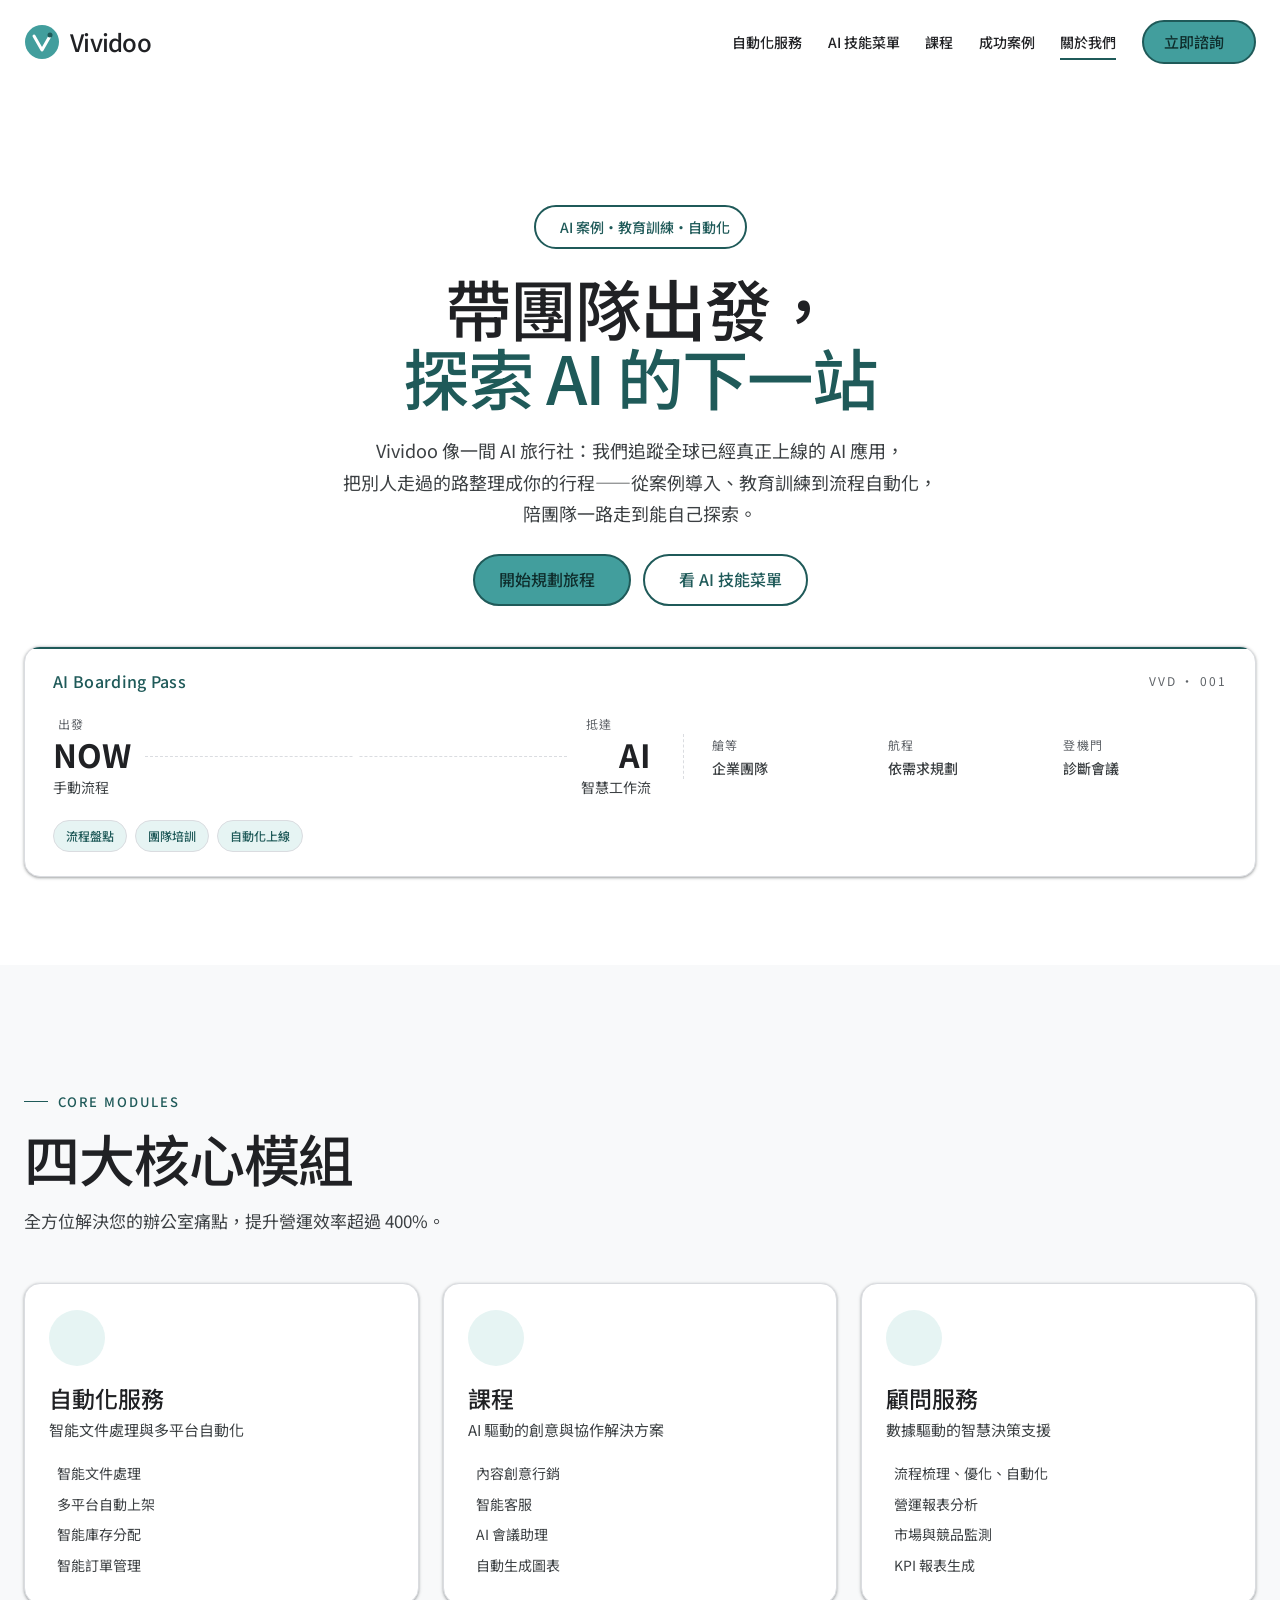
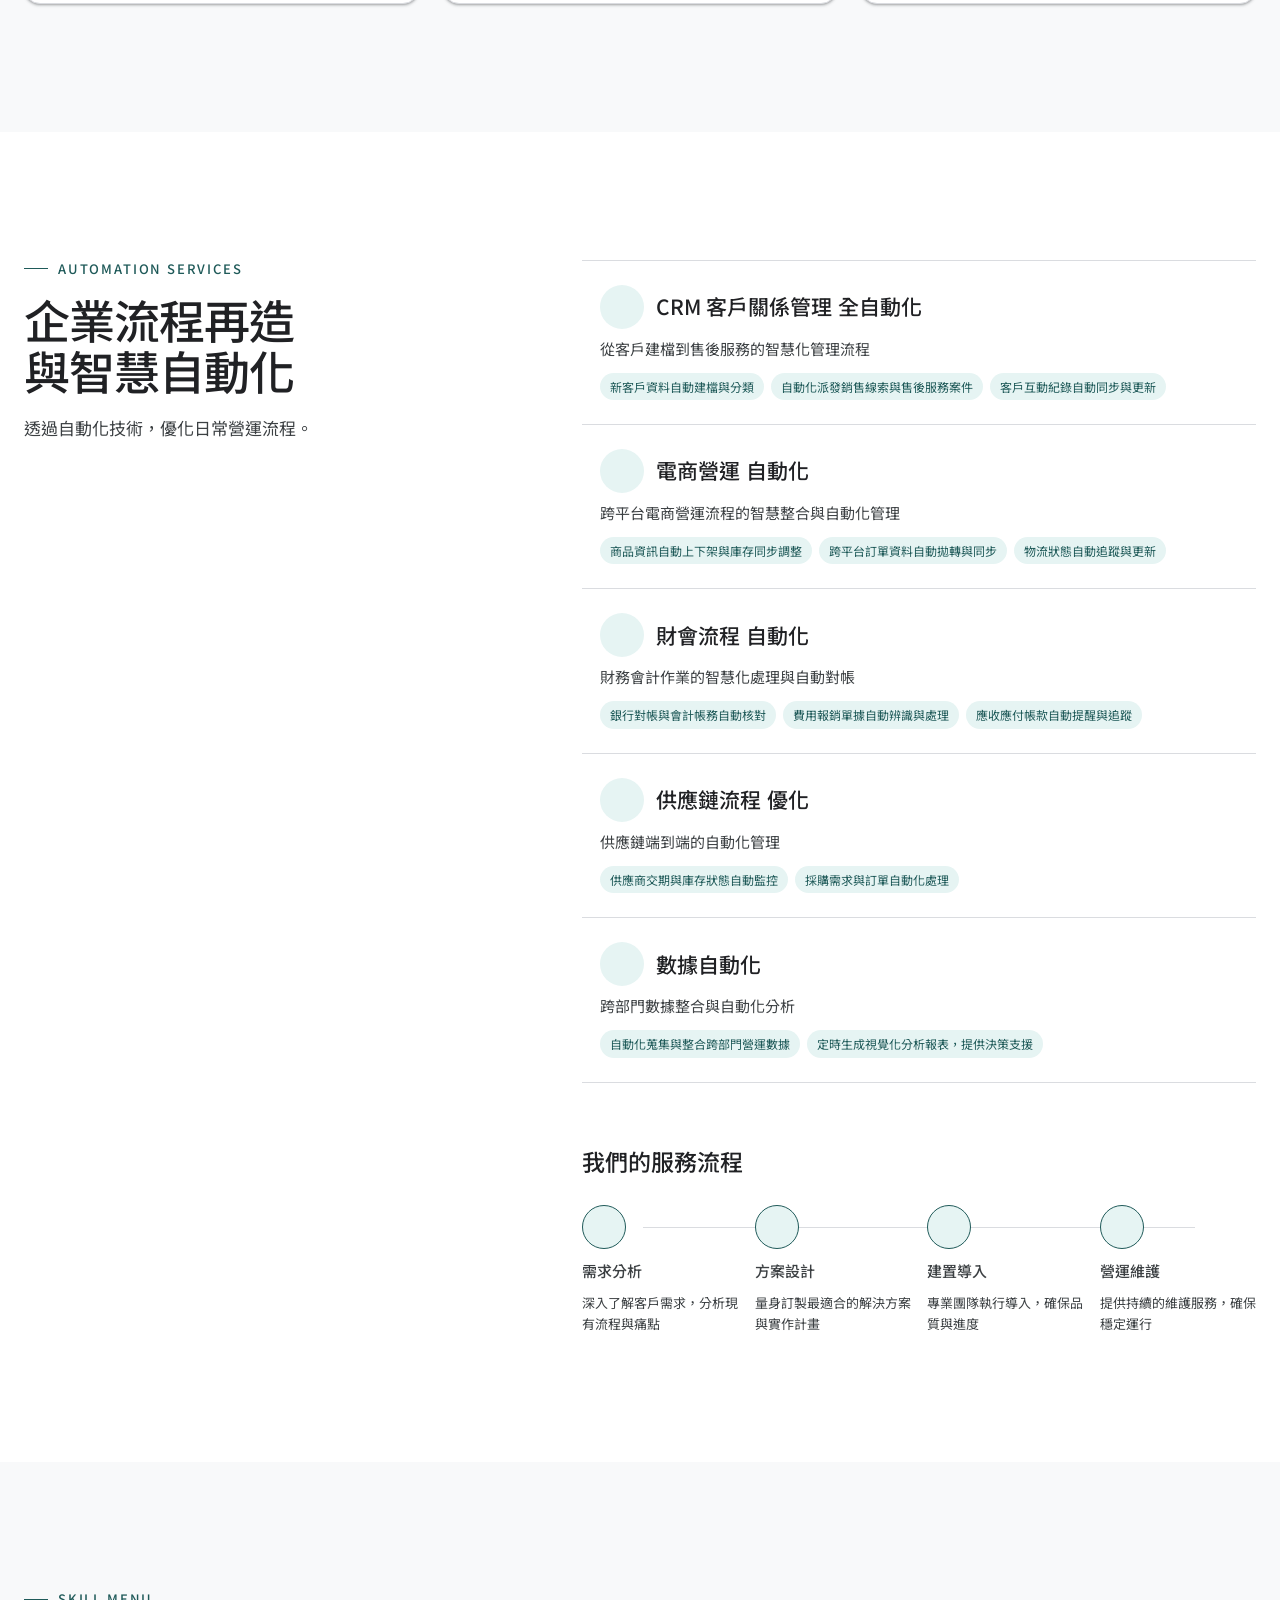
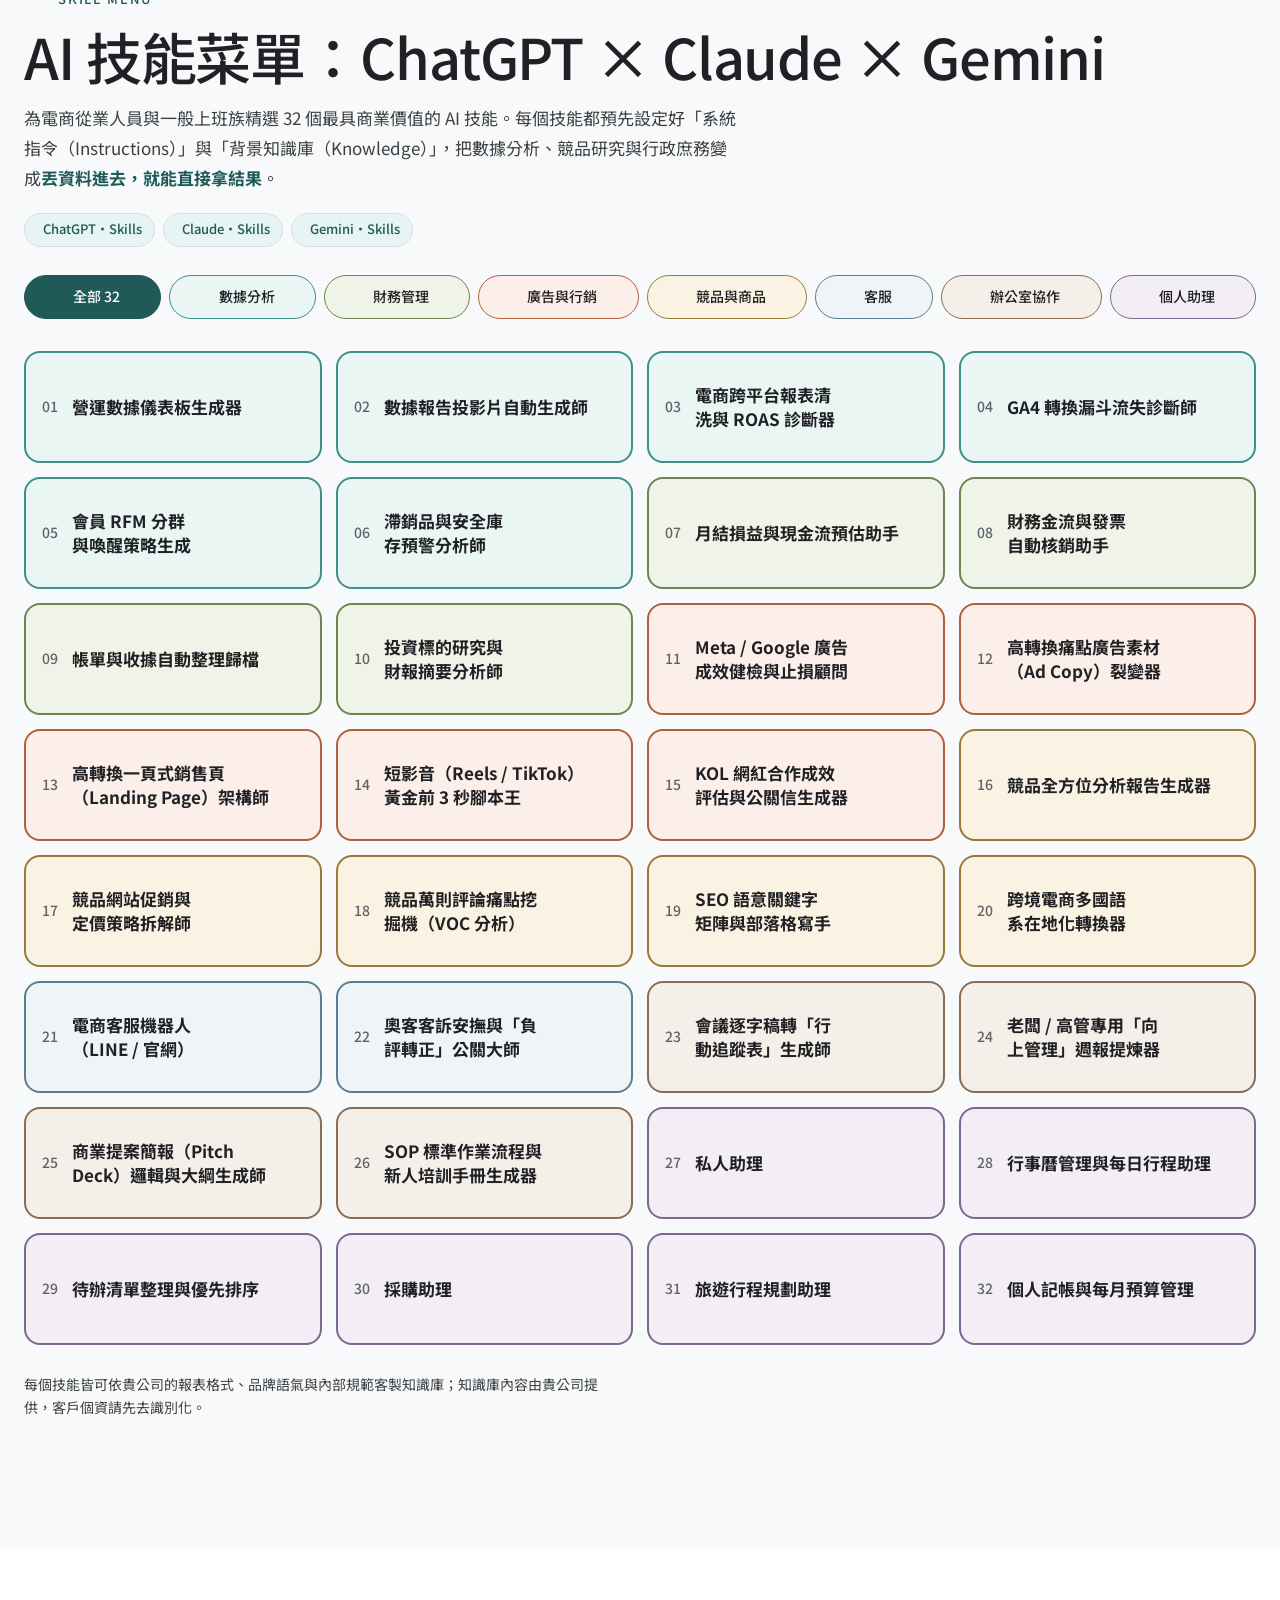
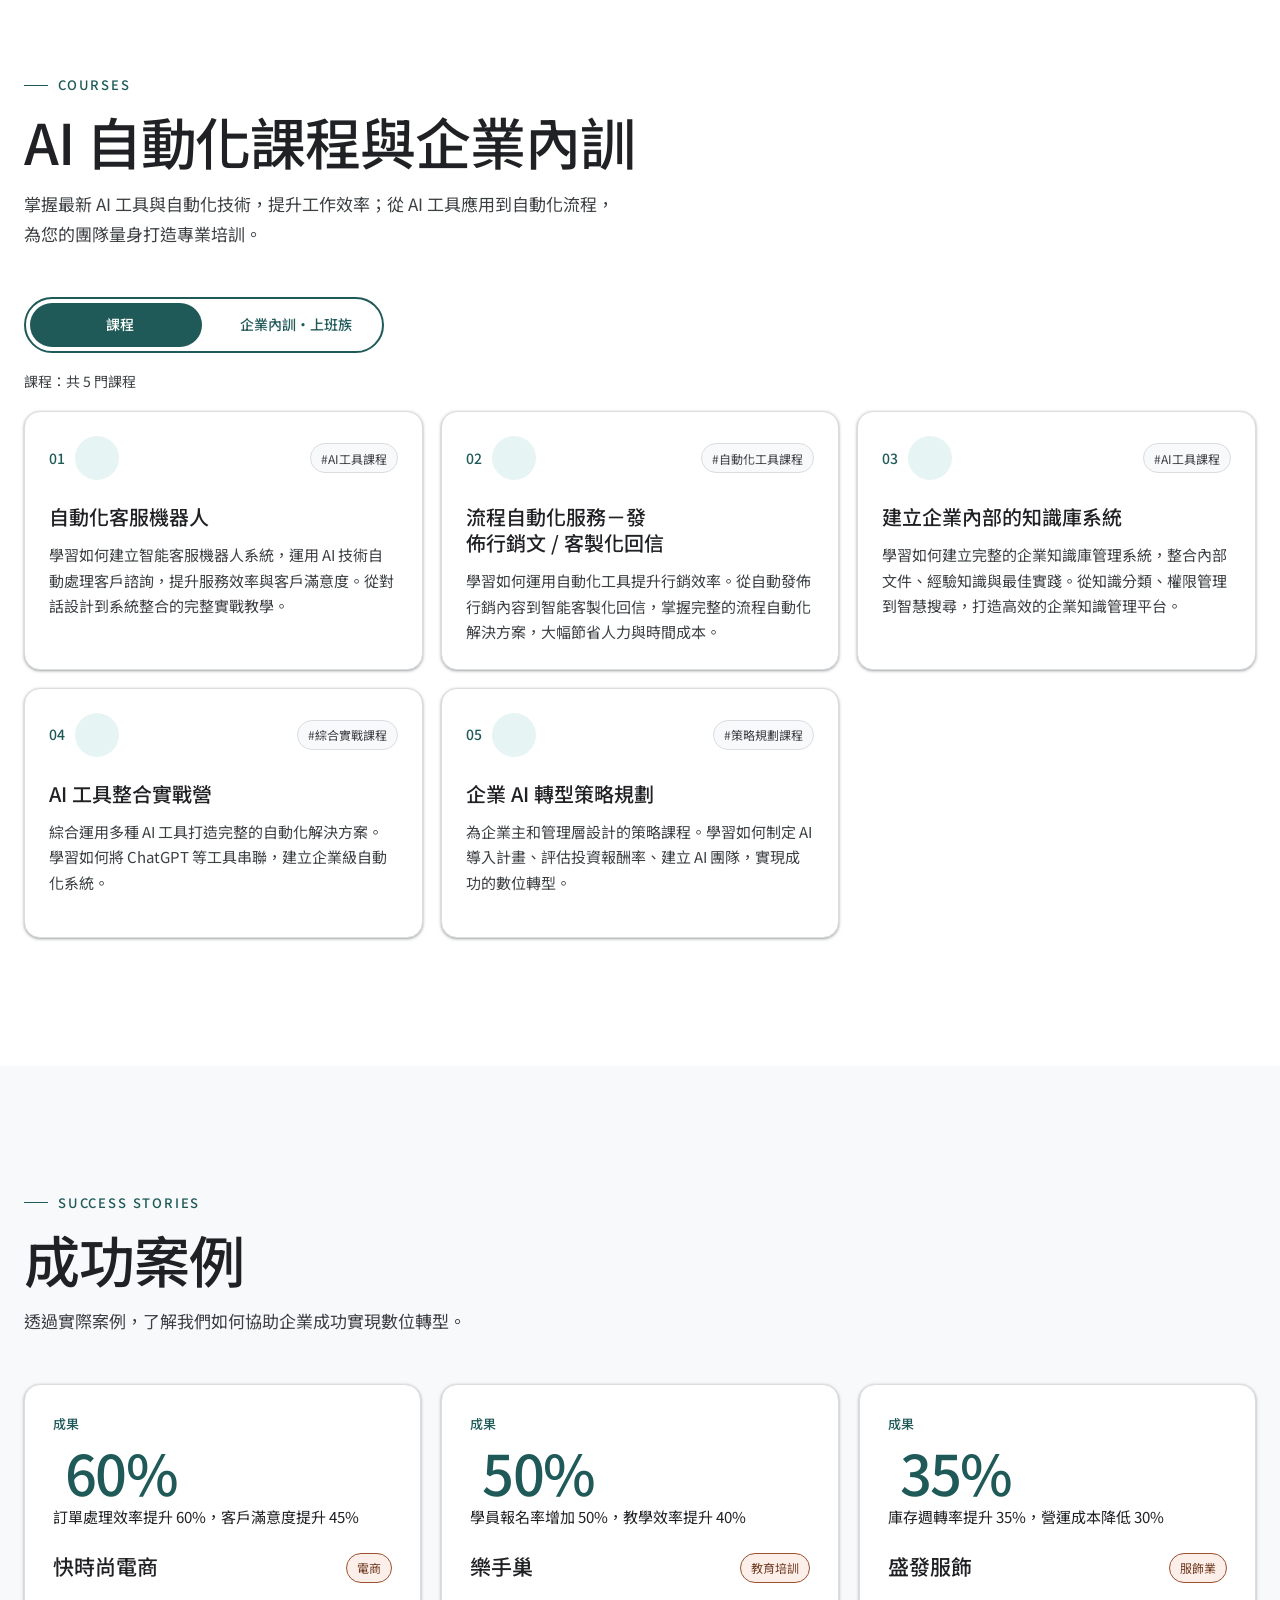
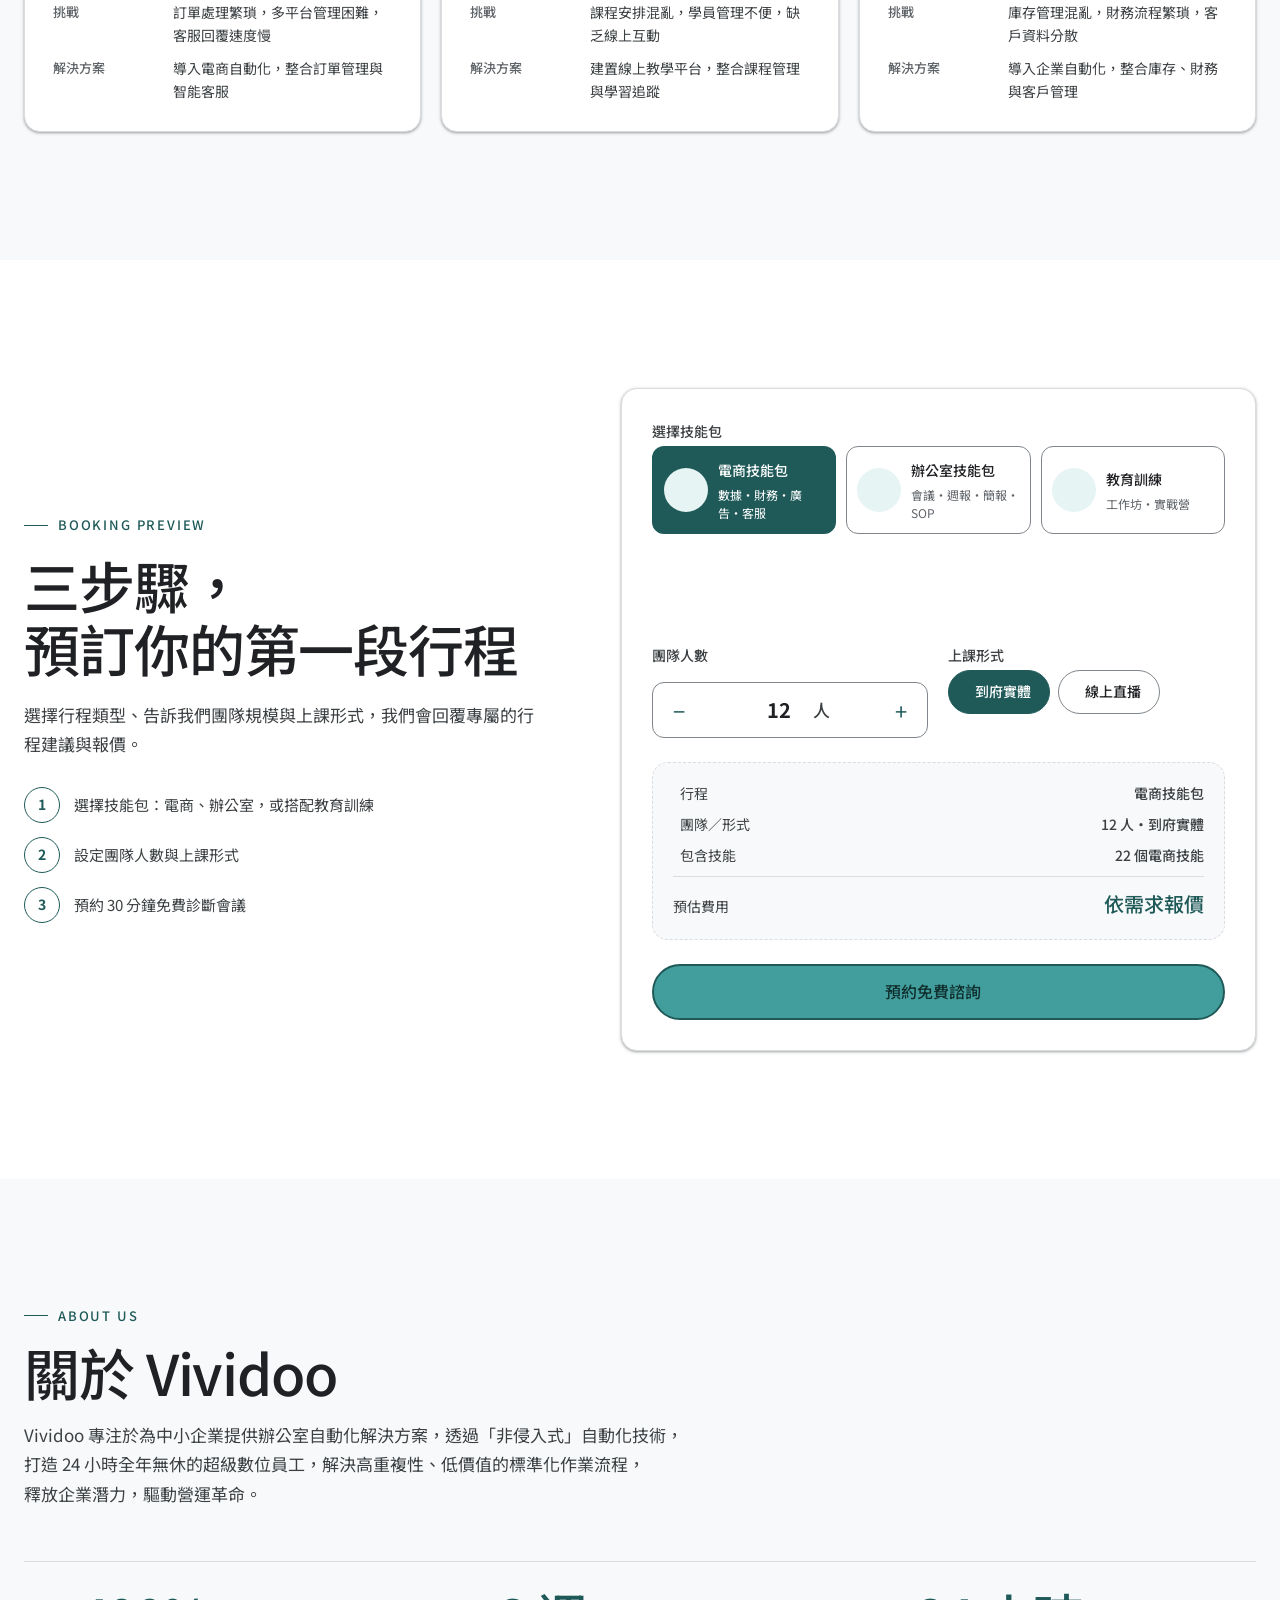
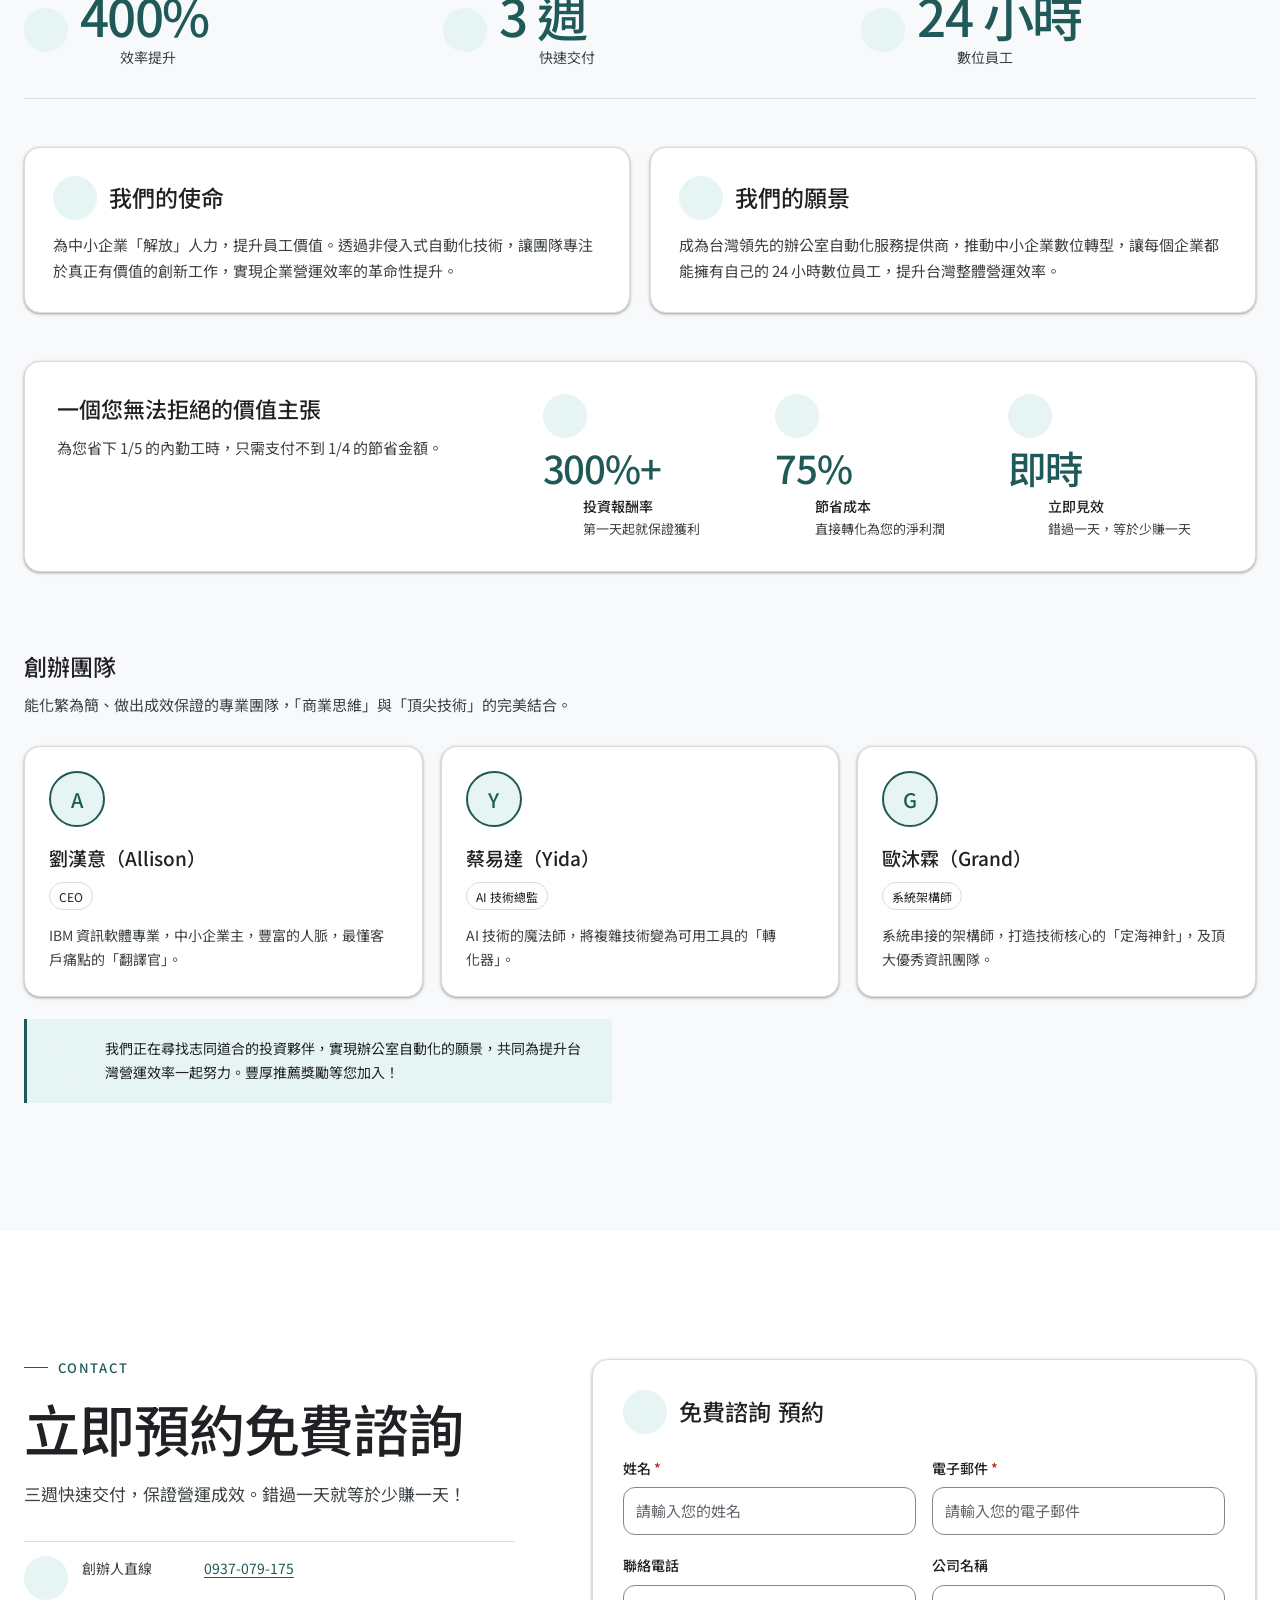
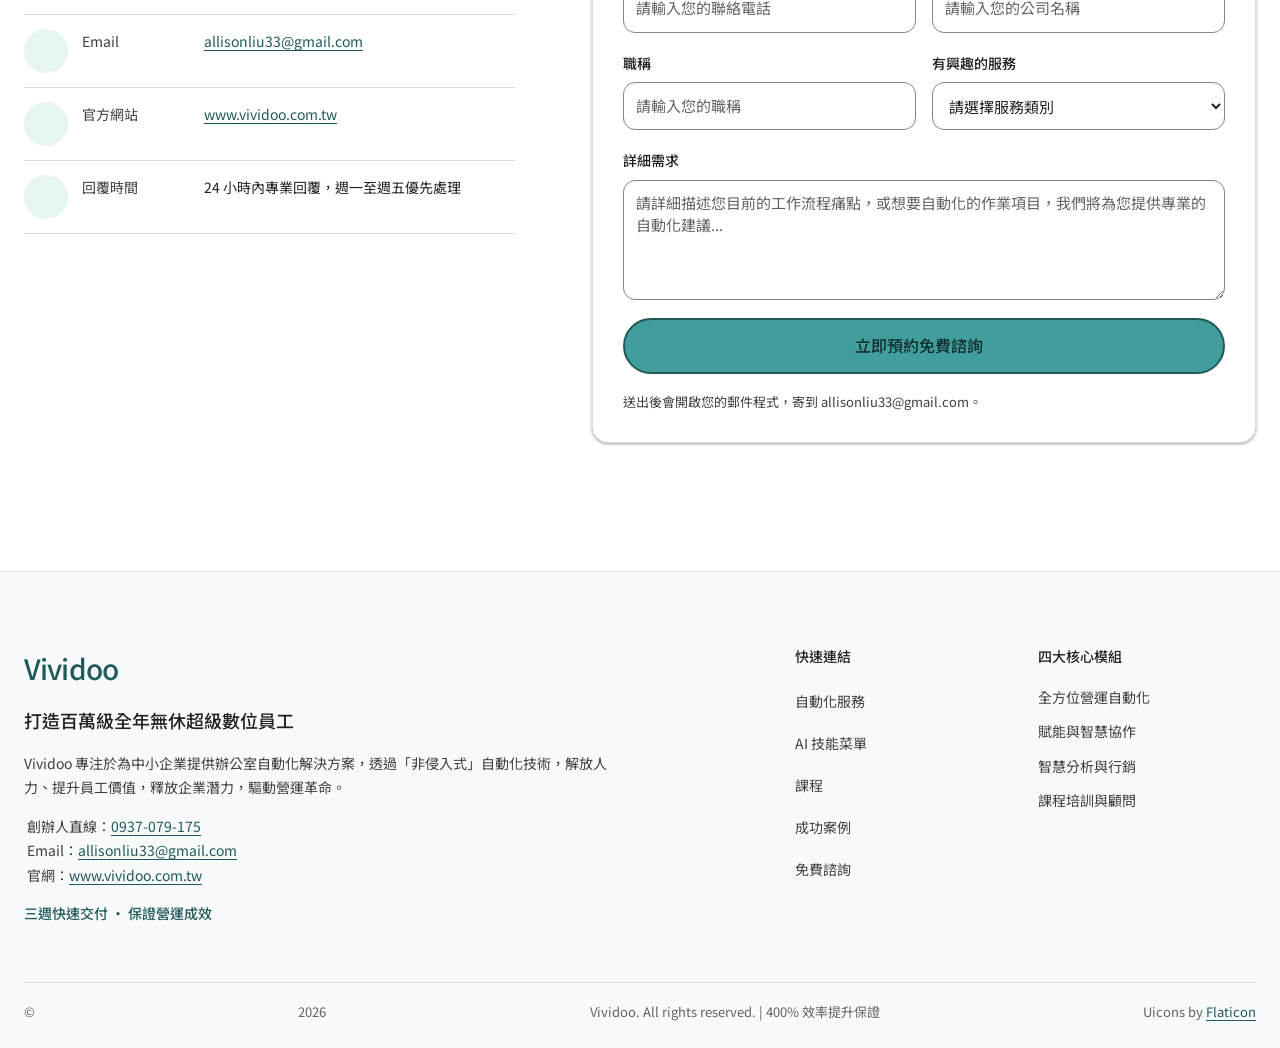
==== commit 4f2306d2: "移除全站圖片並重排版面；首屏內容改為載入即顯示，淡入加保險機制 Co-Authored-By: Claude Opus 5.5 <noreply@anthropic.com>" ====
--- a/index.html
+++ b/index.html
@@ -52,11 +52,6 @@
               <a class="btn btn-outline" href="#skills"><i class="fi fi-rr-sparkles" aria-hidden="true"></i> 看 AI 技能菜單</a>
             </div>
           </div>
-          <figure class="hero-media" data-reveal>
-            <div class="hero-image-motion">
-              <img src="assets/img/hero.jpg" width="1536" height="1024" alt="半透明青綠玻璃球連結多個懸浮方框，呈現抽象科技網絡" fetchpriority="high" decoding="async">
-            </div>
-          </figure>
         </div>
 
         <aside class="pass" aria-label="AI 登機證" data-reveal>
@@ -102,8 +97,8 @@
       </div>
       <div class="module-grid">
         <article class="module-card" data-reveal>
-          <div class="module-media"><img src="assets/img/module-automation.jpg" width="1122" height="1402" loading="lazy" decoding="async" alt="青綠玻璃球沿曲線連接堆疊薄片與散落方片的抽象圖像"></div>
-          <h3><span class="icon-chip"><i class="fi fi-rr-robot" aria-hidden="true"></i></span><span class="heading-copy"><span class="ph">自動化服務</span></span></h3>
+          <span class="icon-chip"><i class="fi fi-rr-robot" aria-hidden="true"></i></span>
+          <h3><span class="heading-copy"><span class="ph">自動化服務</span></span></h3>
           <p>智能文件處理與多平台自動化</p>
           <ul>
             <li><i class="fi fi-rr-check-circle" aria-hidden="true"></i>智能文件處理</li>
@@ -113,8 +108,8 @@
           </ul>
         </article>
         <article class="module-card" data-reveal>
-          <div class="module-media"><img src="assets/img/module-courses.jpg" width="1122" height="1402" loading="lazy" decoding="async" alt="青綠玻璃球置於一列逐步升高的半透明方形階梯上"></div>
-          <h3><span class="icon-chip"><i class="fi fi-rr-graduation-cap" aria-hidden="true"></i></span><span class="heading-copy"><span class="ph">課程</span></span></h3>
+          <span class="icon-chip"><i class="fi fi-rr-graduation-cap" aria-hidden="true"></i></span>
+          <h3><span class="heading-copy"><span class="ph">課程</span></span></h3>
           <p>AI 驅動的創意與協作解決方案</p>
           <ul>
             <li><i class="fi fi-rr-check-circle" aria-hidden="true"></i>內容創意行銷</li>
@@ -124,8 +119,8 @@
           </ul>
         </article>
         <article class="module-card" data-reveal>
-          <div class="module-media"><img src="assets/img/module-consulting.jpg" width="1122" height="1402" loading="lazy" decoding="async" alt="由半透明方柱組成的上升長條圖，最右側柱體呈青綠色"></div>
-          <h3><span class="icon-chip"><i class="fi fi-rr-chart-histogram" aria-hidden="true"></i></span><span class="heading-copy"><span class="ph">顧問服務</span></span></h3>
+          <span class="icon-chip"><i class="fi fi-rr-chart-histogram" aria-hidden="true"></i></span>
+          <h3><span class="heading-copy"><span class="ph">顧問服務</span></span></h3>
           <p>數據驅動的智慧決策支援</p>
           <ul>
             <li><i class="fi fi-rr-check-circle" aria-hidden="true"></i>流程梳理、優化、自動化</li>
@@ -146,7 +141,6 @@
           <h2><span class="ph">企業流程再造</span><span class="ph">與智慧自動化</span></h2>
           <p><span class="ph">透過自動化技術，</span><span class="ph">優化日常營運流程。</span></p>
         </div>
-          <div class="services-image"><img src="assets/img/services.jpg" width="1672" height="941" loading="lazy" decoding="async" alt="五個半透明圓角方框由青綠細線與小球串連成一列"></div>
         </div>
         <div class="service-content">
         <div class="service-grid">
@@ -430,7 +424,6 @@
 
     <!-- CONTACT -->
     <section id="contact" class="section container">
-      <img class="contact-banner" src="assets/img/contact.jpg" width="1672" height="941" loading="lazy" decoding="async" alt="深青綠玻璃球置於白色起伏絲綢般曲面上，背景留白">
       <div class="planner">
         <div class="planner-copy">
           <span class="kicker kicker-blush">CONTACT</span>
--- a/styles.css
+++ b/styles.css
@@ -46,7 +46,6 @@
   -webkit-font-smoothing: antialiased;
   text-rendering: optimizeLegibility;
 }
-img { display: block; max-width: 100%; }
 a { color: var(--deep-teal); }
 a:hover { color: var(--deep-teal); }
 button, input, select, textarea { font: inherit; }
@@ -133,19 +132,16 @@
 .nav-toggle .fi { font-size: 20px; }
 
 /* Hero */
-.hero { padding-block: 44px 88px; background: var(--paper); }
-.hero-inner { display: grid; grid-template-columns: minmax(0, 1fr) minmax(0, 1fr); align-items: center; gap: clamp(32px, 4vw, 56px); }
-.hero-copy { display: flex; min-width: 0; flex-direction: column; align-items: flex-start; gap: 24px; }
+.hero { padding-block: 120px 88px; background: var(--paper); }
+.hero-inner { display: grid; grid-template-columns: minmax(0, 1fr); justify-items: center; }
+.hero-copy { display: flex; width: 100%; min-width: 0; flex-direction: column; align-items: center; gap: 24px; text-align: center; }
 .eyebrow-pill { display: inline-flex; min-height: 44px; align-items: center; gap: 9px; padding: 7px 15px; border: 2px solid var(--deep-teal); border-radius: 999px; background: var(--white); color: var(--deep-teal); font-size: 14px; font-weight: 500; }
 .eyebrow-pill svg { flex: none; }
 .eyebrow-pill .fi { flex: none; font-size: 16px; }
 .hero h1 { max-width: none; }
 .hero-title-line { display: block; white-space: nowrap; }
-.hero .lead { max-width: 42em; color: var(--ink-soft); font-size: 18px; line-height: 1.75; }
-.hero-media { width: 100%; min-width: 0; overflow: hidden; aspect-ratio: 3 / 2; border: 1px solid var(--line); border-radius: var(--radius-media); background: var(--white); }
-.hero-image-motion { width: 100%; height: 100%; will-change: transform; }
-.hero-media img { width: 100%; height: 100%; object-fit: cover; transform: scale(1.06); transform-origin: center; transition: transform 1200ms var(--ease); }
-.hero-media.is-loaded img { transform: scale(1); }
+.hero .lead { max-width: 40em; margin-inline: auto; color: var(--ink-soft); font-size: 18px; line-height: 1.75; }
+.hero .btn-row { justify-content: center; }
 .pass { position: relative; display: grid; grid-template-columns: 1fr; margin-top: 40px; overflow: hidden; border-radius: var(--radius-card); background: var(--white); box-shadow: var(--shadow-1); }
 .pass::before { position: absolute; inset: 0 0 auto; height: 2px; content: ""; background: var(--deep-teal); }
 .pass-head { display: flex; align-items: center; justify-content: space-between; gap: 16px; padding: 20px 28px 0; color: var(--deep-teal); }
@@ -176,11 +172,11 @@
 .modules { padding-top: 128px; }
 .module-grid { display: grid; grid-template-columns: repeat(3, minmax(0, 1fr)); gap: 24px; }
 .module-card, .course-card, .case-card, .about-item, .team-card { min-width: 0; border: 1px solid var(--line); border-radius: var(--radius-card); background: var(--white); box-shadow: var(--elev-1); }
-.module-card { display: flex; flex-direction: column; overflow: hidden; padding: 12px 24px 26px; transition: transform 260ms var(--ease), opacity 260ms var(--ease); }
+.module-card { display: flex; flex-direction: column; padding: 26px 24px; transition: transform 260ms var(--ease), opacity 260ms var(--ease); }
 .module-card:hover, .course-card:hover, .case-card:hover, .team-card:hover, .about-item:hover { transform: translateY(-4px); box-shadow: var(--elev-2); }
-.module-media { width: calc(100% + 48px); height: auto; aspect-ratio: 3 / 2; margin: -12px -24px 22px; overflow: hidden; border: 1px solid var(--line); border-radius: var(--radius-card); background: var(--white); }
-.module-media img { width: 100%; height: 100%; object-fit: cover; }
-.module-card h3 { display: flex; align-items: center; gap: 12px; margin-bottom: 4px; }
+.module-card > .icon-chip { width: 56px; height: 56px; flex-basis: 56px; margin-bottom: 18px; }
+.module-card > .icon-chip .fi { font-size: 26px; }
+.module-card h3 { margin-bottom: 4px; }
 .module-card > p { color: var(--ink-soft); font-size: 15px; line-height: 1.65; }
 .module-card ul { display: grid; gap: 9px; margin: 20px 0 0; padding: 0; list-style: none; }
 .module-card li { display: flex; align-items: flex-start; gap: 8px; color: var(--ink-soft); font-size: 14px; line-height: 1.55; }
@@ -188,12 +184,10 @@
 
 /* Automation services */
 .services { background: var(--paper); }
-.service-layout { display: grid; grid-template-columns: minmax(260px, 4fr) minmax(0, 8fr); align-items: start; gap: clamp(36px, 6vw, 88px); }
+.service-layout { display: grid; grid-template-columns: minmax(260px, 5fr) minmax(0, 7fr); align-items: start; gap: clamp(36px, 6vw, 88px); }
 .service-aside { position: sticky; top: 120px; }
 .service-aside .section-intro { margin-bottom: 28px; }
 .service-aside .section-intro h2 { font-size: clamp(32px, 3.6vw, 48px); }
-.services-image { width: 100%; aspect-ratio: 5 / 4; overflow: hidden; border: 1px solid var(--line); border-radius: var(--radius-media); background: var(--white); }
-.services-image img { width: 100%; height: 100%; object-fit: cover; }
 .service-content { min-width: 0; }
 .service-grid { border-top: 1px solid var(--line); }
 .service-card { position: relative; display: grid; grid-template-columns: minmax(0, 1fr); gap: 8px; padding: 24px 18px; border-bottom: 1px solid var(--line); transition: transform 260ms var(--ease), opacity 260ms var(--ease); }
@@ -382,7 +376,6 @@
 
 /* Contact */
 #contact { padding-top: 128px; padding-bottom: 128px; background: var(--paper); }
-.contact-banner { width: 100%; aspect-ratio: 21 / 9; margin-bottom: 64px; border: 1px solid var(--line); border-radius: var(--radius-media); background: var(--white); object-fit: cover; }
 .planner { display: grid; grid-template-columns: minmax(0, .85fr) minmax(0, 1.15fr); align-items: start; gap: clamp(36px, 6vw, 80px); }
 .planner-copy { display: flex; flex-direction: column; align-items: flex-start; gap: 20px; }
 .planner-copy h2 { max-width: 520px; }
@@ -430,7 +423,7 @@
 .footer-attribution a { color: var(--deep-teal); text-underline-offset: 3px; }
 
 /* Scroll reveal */
-html.js [data-reveal] { opacity: 0; transform: translateY(28px); transition: opacity 750ms var(--ease) var(--reveal-delay, 0ms), transform 750ms var(--ease) var(--reveal-delay, 0ms); }
+html.js [data-reveal] { opacity: 0; transform: translateY(28px); transition: opacity 600ms var(--ease) var(--reveal-delay, 0ms), transform 600ms var(--ease) var(--reveal-delay, 0ms); }
 html.js [data-reveal].is-visible { opacity: 1; transform: translateY(0); }
 html.js .module-card[data-reveal].is-visible:hover,
 html.js .skill-card[data-reveal].is-visible:hover,
@@ -444,7 +437,7 @@
   .site-nav { gap: 14px; }
   .site-nav a:not(.btn) { font-size: 13px; }
   .site-nav .btn { padding-inline: 16px; }
-  .service-layout { grid-template-columns: minmax(230px, 4fr) minmax(0, 8fr); gap: 36px; }
+  .service-layout { grid-template-columns: minmax(230px, 5fr) minmax(0, 7fr); gap: 36px; }
   .booking-card { padding: 24px; }
   .skill-grid { grid-template-columns: repeat(2, minmax(0, 1fr)); }
 }
@@ -456,17 +449,12 @@
   .site-nav a:not(.btn) { width: 100%; min-height: 48px; padding-inline: 4px; border-bottom: 1px solid var(--line); font-size: 15px; }
   .site-nav a:not(.btn)::after { right: auto; bottom: 2px; width: 48px; }
   .site-nav .btn { margin-top: 10px; }
-  .hero-inner { grid-template-columns: minmax(0, 1fr) minmax(0, 1fr); gap: 32px; }
   .hero h1 { font-size: clamp(44px, 7vw, 68px); }
   .pass-body { gap: 18px; padding-inline: 20px; }
   .pass-grid { gap: 8px; padding-left: 18px; }
   .module-grid, .case-grid { gap: 16px; }
-  .module-card { padding: 12px 18px 22px; }
-  .module-media { width: calc(100% + 36px); margin-inline: -18px; }
   .service-layout { grid-template-columns: minmax(0, 1fr); }
-  .service-aside { position: static; display: grid; grid-template-columns: minmax(0, .9fr) minmax(0, 1.1fr); align-items: end; gap: 28px; }
-  .service-aside .section-intro { margin-bottom: 0; }
-  .services-image { aspect-ratio: 16 / 9; }
+  .service-aside { position: static; }
   .booking-inner, .planner { grid-template-columns: minmax(0, 1fr); }
   .booking-copy { max-width: 700px; }
   .planner-copy { max-width: 700px; }
@@ -479,13 +467,12 @@
   .section { padding-block: 80px; }
   .modules { padding-top: 80px; }
   .section-intro-wide { margin-bottom: 32px; }
-  .hero { padding-block: 32px 64px; }
+  .hero { padding-block: 88px 64px; }
   .hero-inner { grid-template-columns: 1fr; gap: 28px; }
   .hero-copy { gap: 20px; }
   .hero h1 { font-size: clamp(44px, 11vw, 64px); }
   #skills .section-intro h2 { font-size: clamp(22px, 7.5vw, 32px); }
   .hero .lead { font-size: 16px; }
-  .hero-media { aspect-ratio: 4 / 3; border-radius: 24px; }
   .pass { margin-top: 28px; }
   .pass-head { padding-inline: 18px; }
   .pass-body { grid-template-columns: 1fr; gap: 16px; padding: 16px 18px 18px; }
@@ -497,10 +484,6 @@
   .btn-row { width: 100%; }
   .btn-row .btn { flex: 1 1 180px; }
   .module-grid, .case-grid, .team-grid { grid-template-columns: 1fr; gap: 14px; }
-  .module-card { padding: 12px 20px 22px; }
-  .module-media { width: calc(100% + 40px); margin-inline: -20px; }
-  .service-aside { grid-template-columns: 1fr; gap: 24px; }
-  .services-image { aspect-ratio: 16 / 9; }
   .service-card { grid-template-columns: 34px minmax(0, 1fr); gap: 3px 10px; padding: 22px 8px; }
   .service-card h3 { font-size: 19px; }
   .service-card li { font-size: 12px; }
@@ -537,7 +520,6 @@
   .value-stats dt { font-size: clamp(28px, 8vw, 36px); }
   .team { margin-top: 56px; }
   #contact { padding-top: 80px; padding-bottom: 80px; }
-  .contact-banner { aspect-ratio: 16 / 9; margin-bottom: 40px; border-radius: 24px; }
   .planner-form { padding: 22px 18px; }
   .form-row { grid-template-columns: 1fr; gap: 16px; }
   .contact-info > div { grid-template-columns: 92px minmax(0, 1fr); gap: 10px; }
@@ -571,8 +553,6 @@
   html { scroll-behavior: auto; scroll-padding-top: 0; }
   *, *::before, *::after { scroll-behavior: auto !important; animation-duration: .01ms !important; animation-iteration-count: 1 !important; transition-duration: .01ms !important; }
   html.js [data-reveal] { opacity: 1; transform: none; }
-.hero-image-motion { transform: none !important; }
-.hero-media img { transform: none !important; }
 }
 
 /* Google tech-white surfaces and shared icon treatments */
@@ -583,8 +563,6 @@
 }
 .course-card, .booking-card, .planner-form, .pass, .value-prop { box-shadow: var(--elev-1); }
 .pass { border: 1px solid var(--line); border-radius: var(--radius-card); }
-.module-card { overflow: visible; }
-.module-media { border-radius: var(--radius-media); }
 .course-number { display: inline-flex; align-items: center; gap: 10px; }
 .course-icon { width: 44px; height: 44px; }
 .course-tabs .pill { gap: 8px; }
@@ -599,19 +577,14 @@
 .form-field input:focus-visible, .form-field select:focus-visible, .form-field textarea:focus-visible { outline: 2px solid #1f5a59; }
 
 @media (max-width: 1023px) {
-  .hero-inner { grid-template-columns: minmax(0, 1fr); gap: 28px; }
   .hero-copy { max-width: 760px; }
-  .hero-title-line { white-space: normal; }
   .hero h1 { font-size: clamp(36px, 7.6vw, 64px); }
 }
 @media (max-width: 680px) {
   .icon-chip { width: 40px; height: 40px; flex-basis: 40px; }
   .icon-chip .fi { font-size: 20px; }
   .hero h1 { font-size: clamp(36px, 10vw, 40px); }
-  .hero-media, .contact-banner { border-radius: 28px; }
   .pass-flight { max-width: 72px; }
-  .module-card { padding: 12px 20px 22px; }
-  .module-media { width: calc(100% + 40px); margin-inline: -20px; }
   .service-card { grid-template-columns: minmax(0, 1fr); }
   .process-steps::before { top: 20px; bottom: 18px; left: 20px; width: 1px; height: auto; }
   .process-steps li { display: grid; grid-template-columns: 44px minmax(0, 1fr); align-items: start; gap: 4px 12px; }
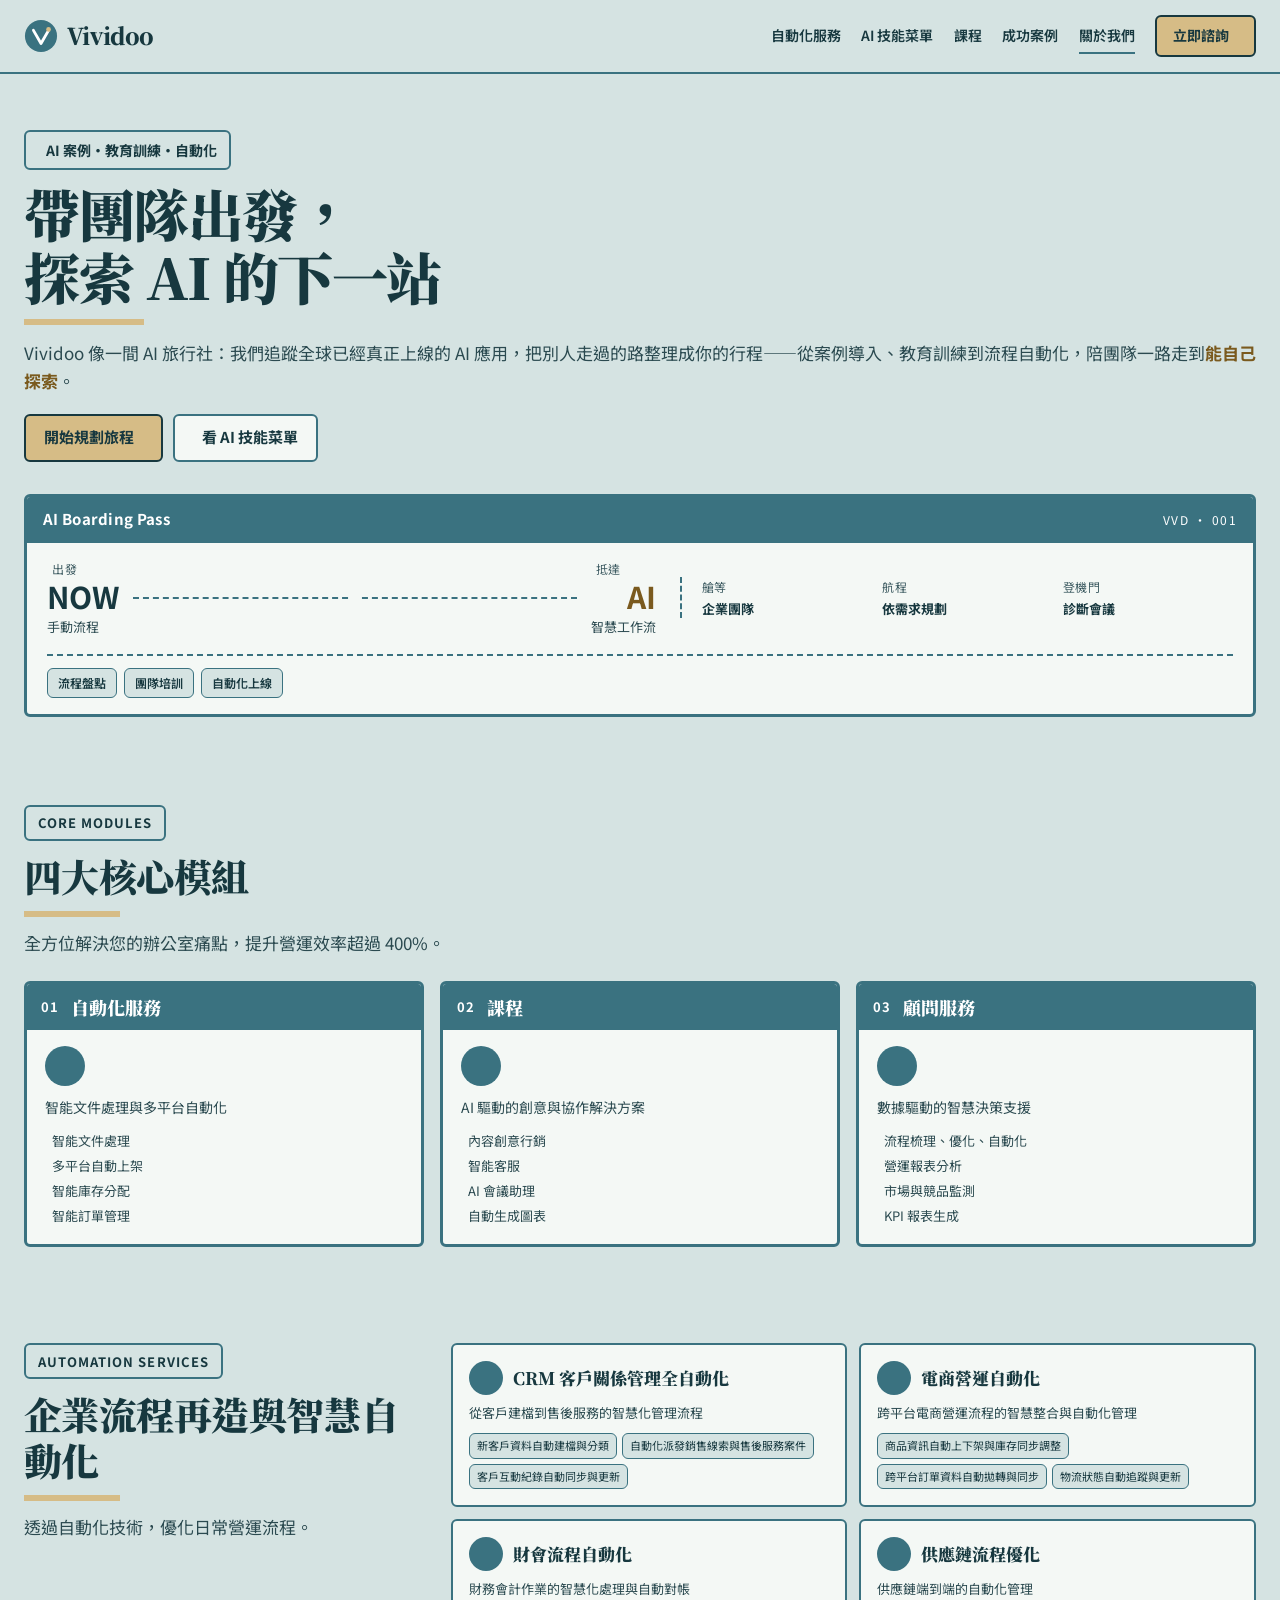
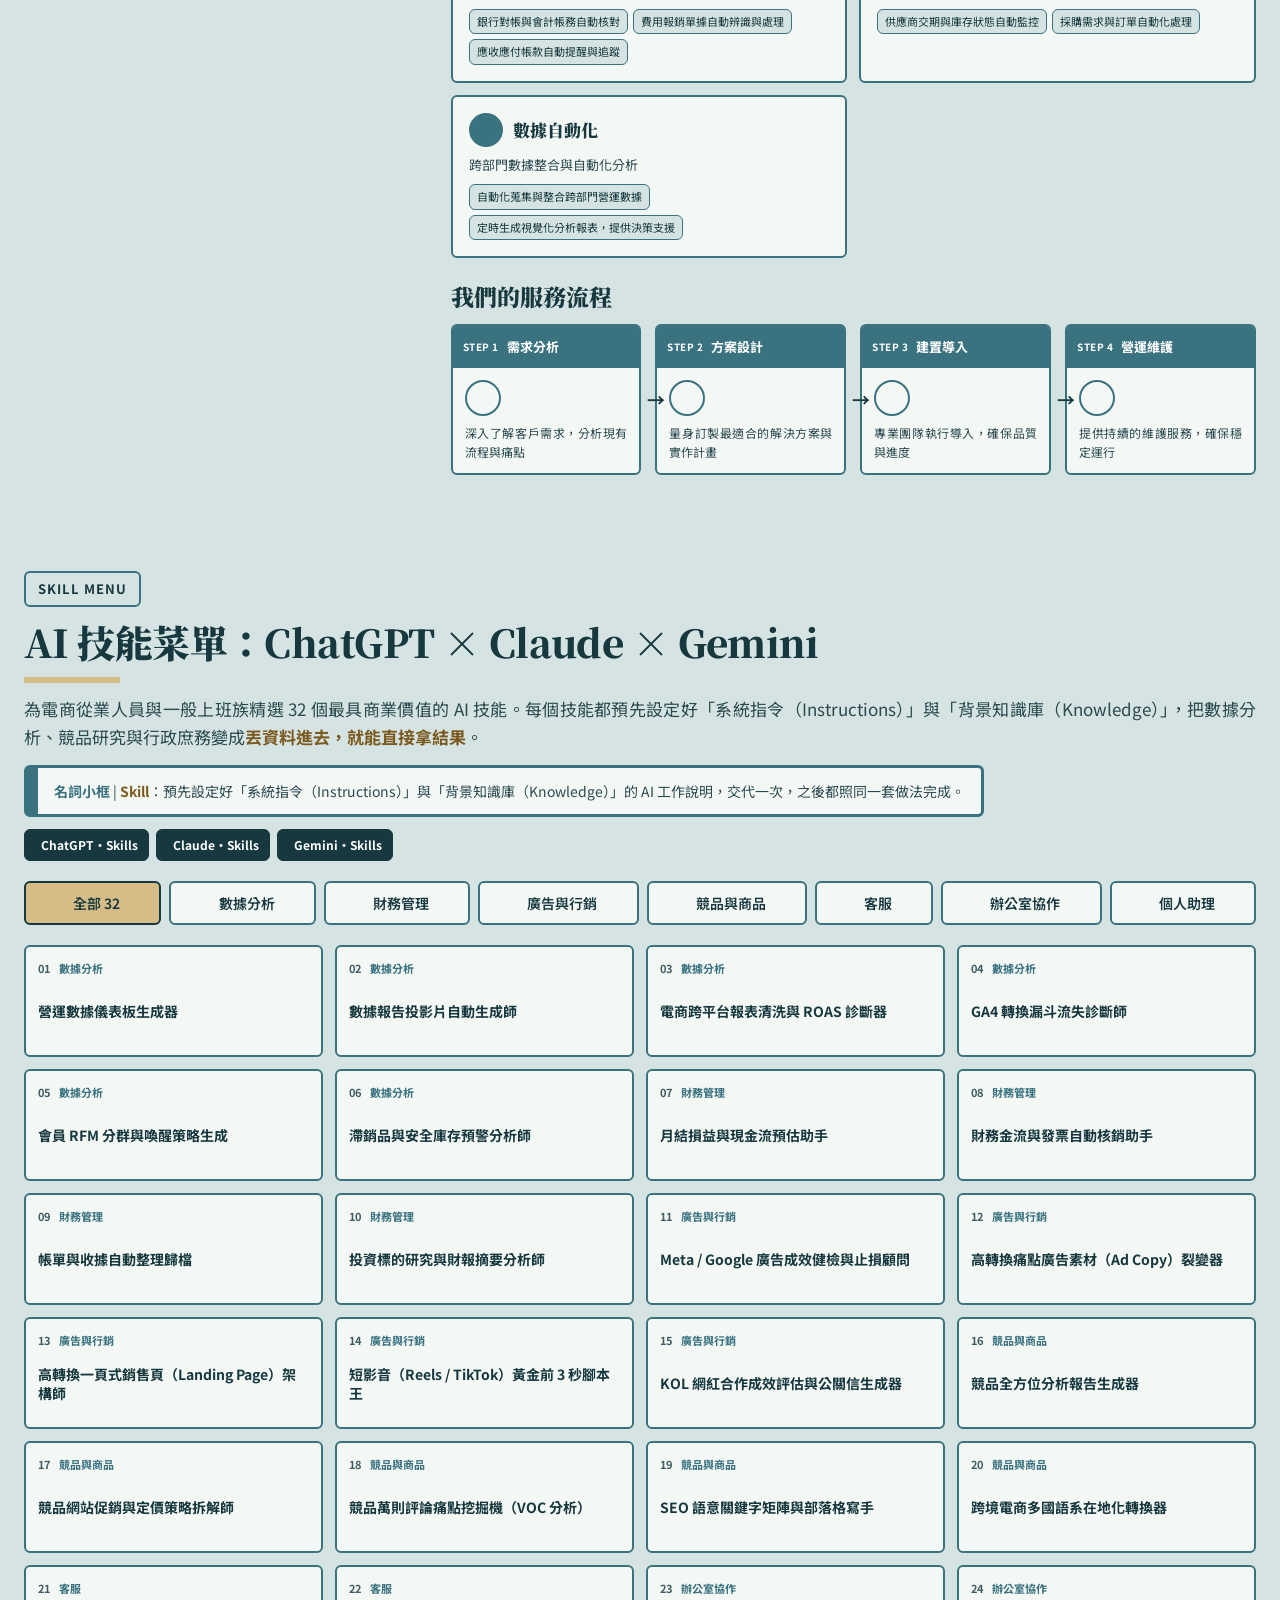
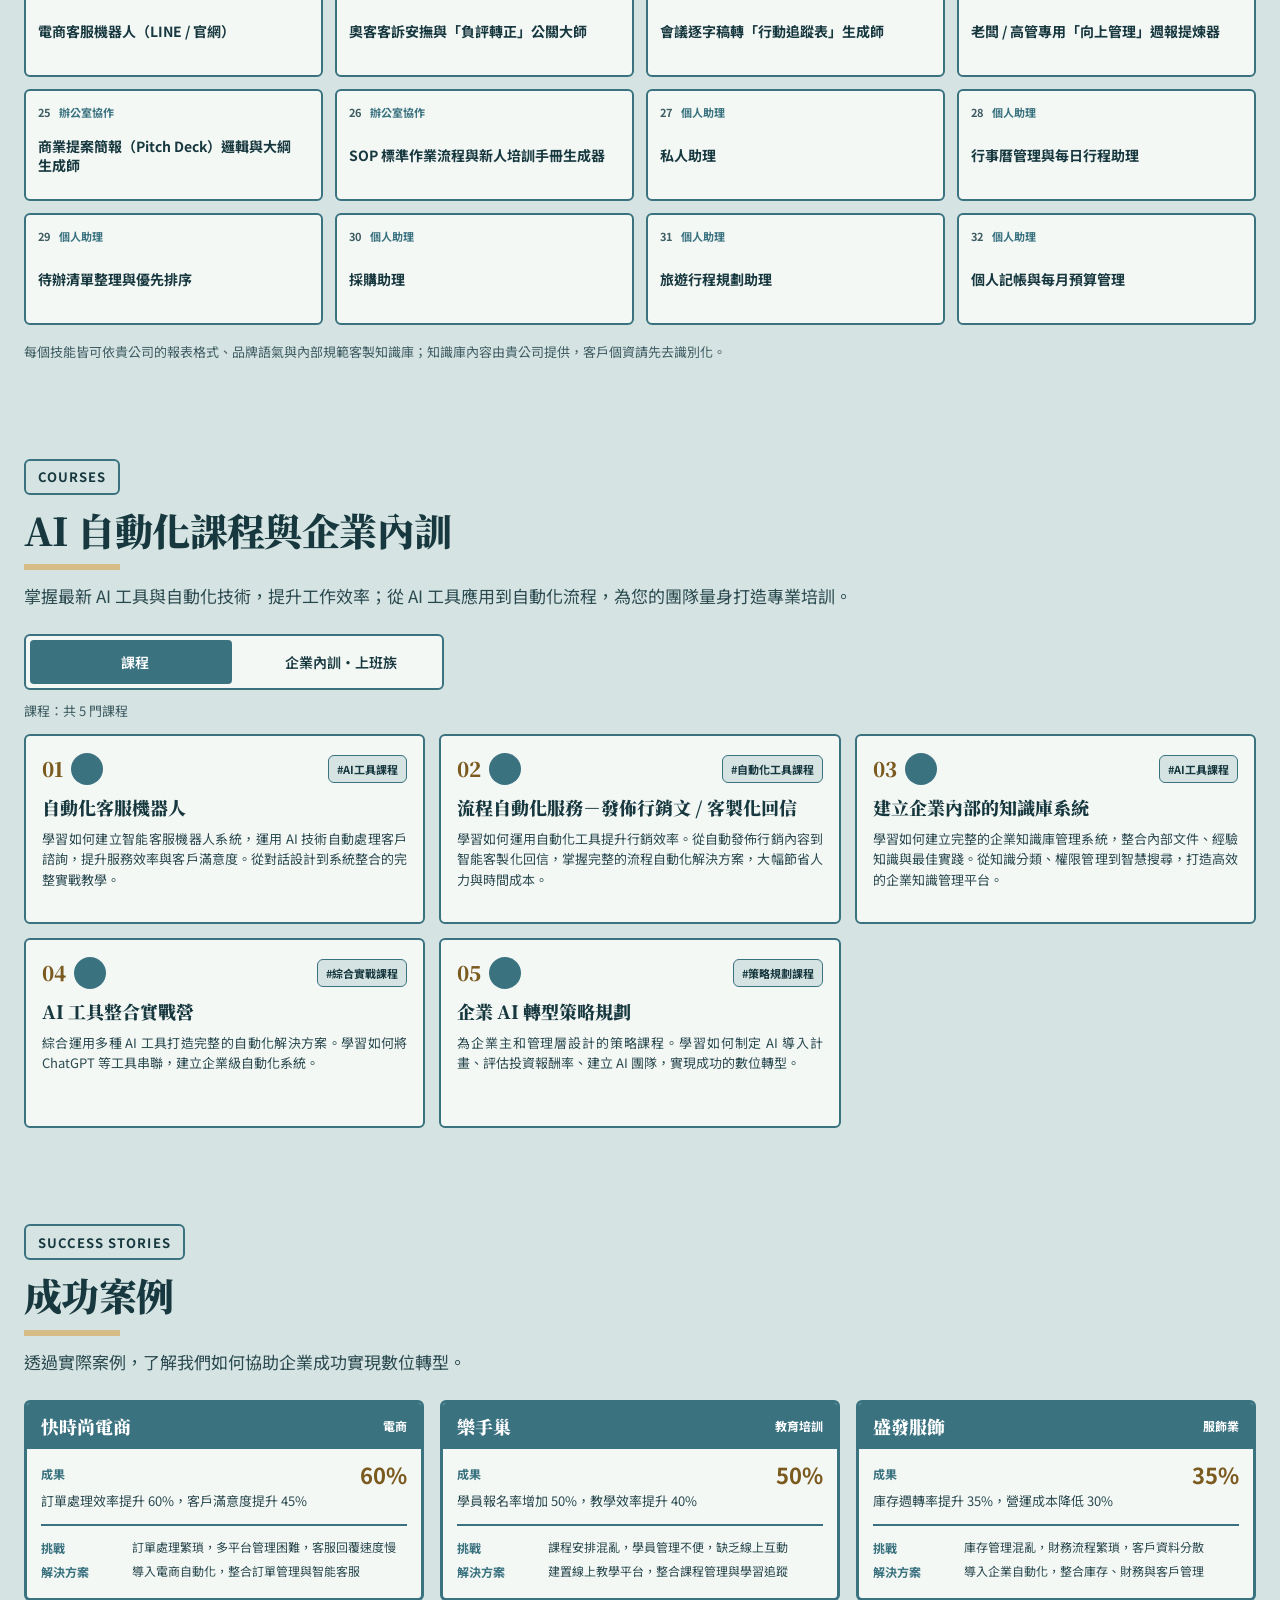
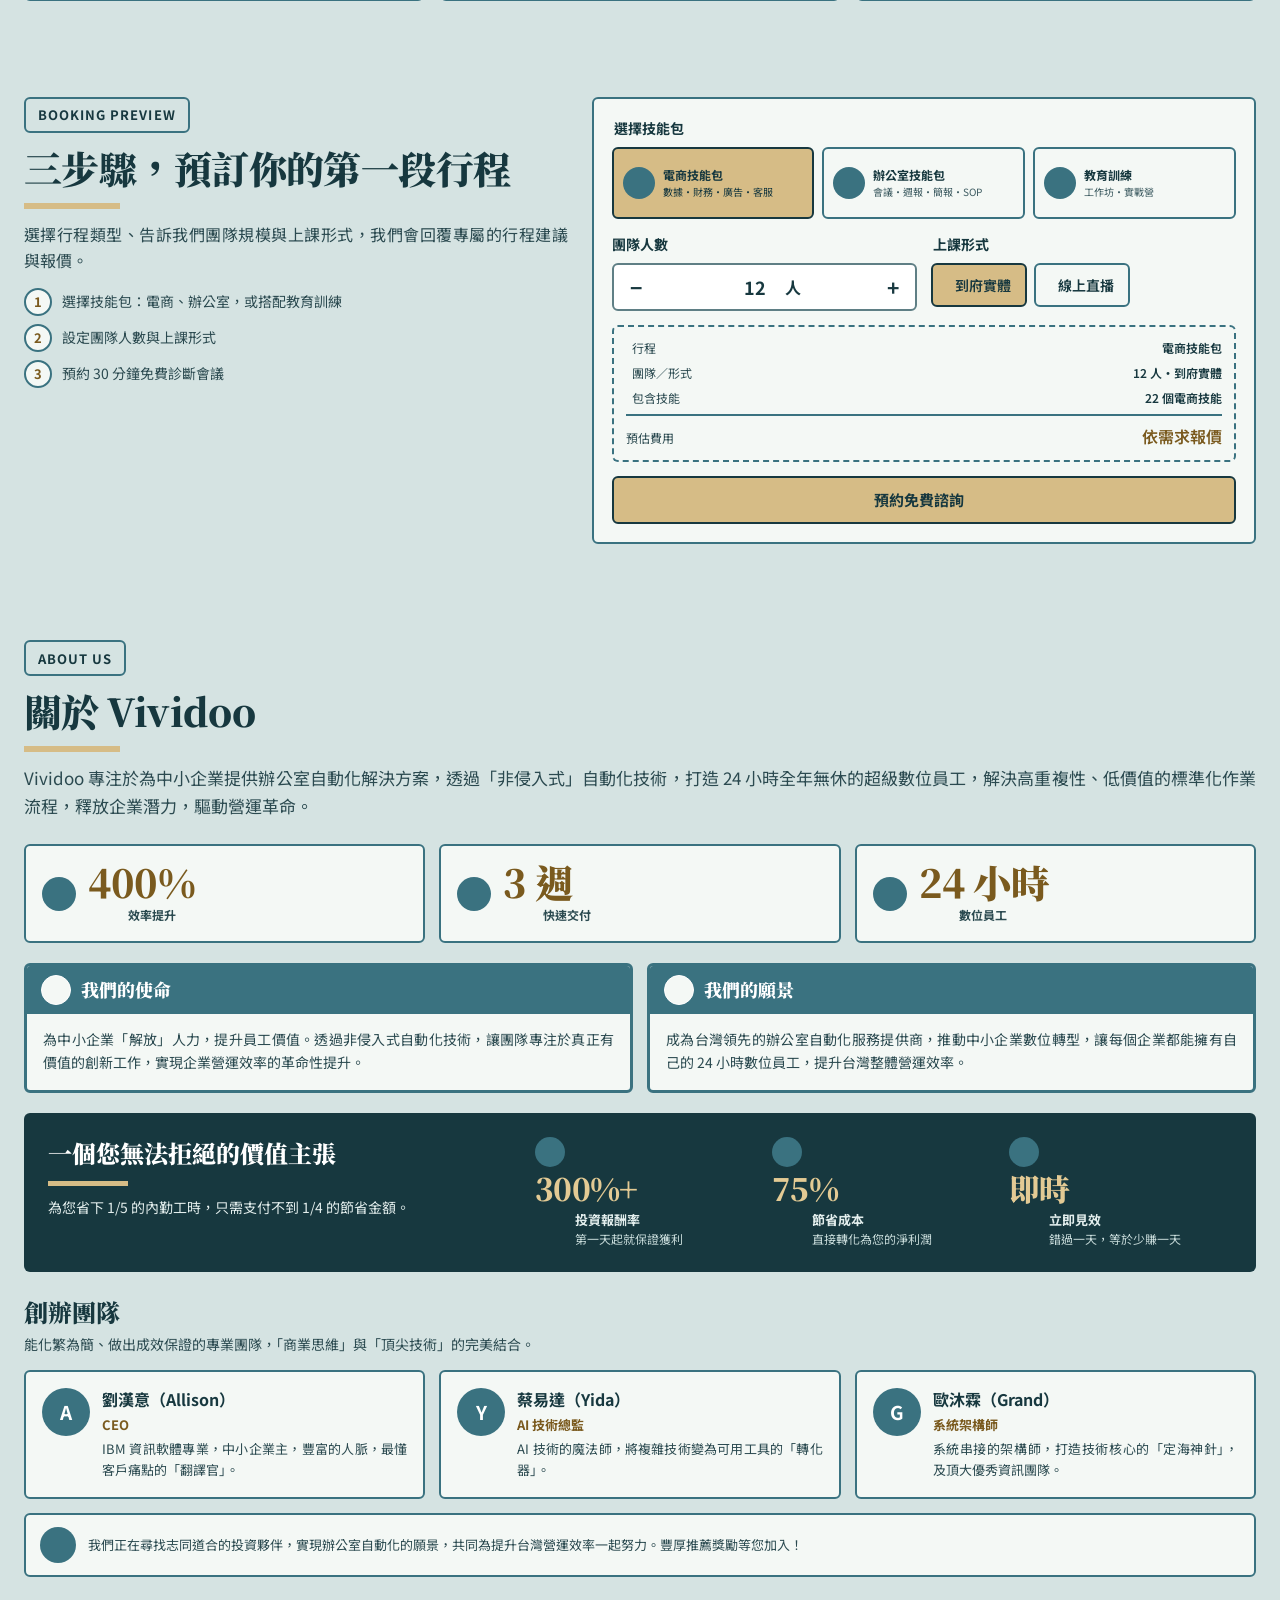
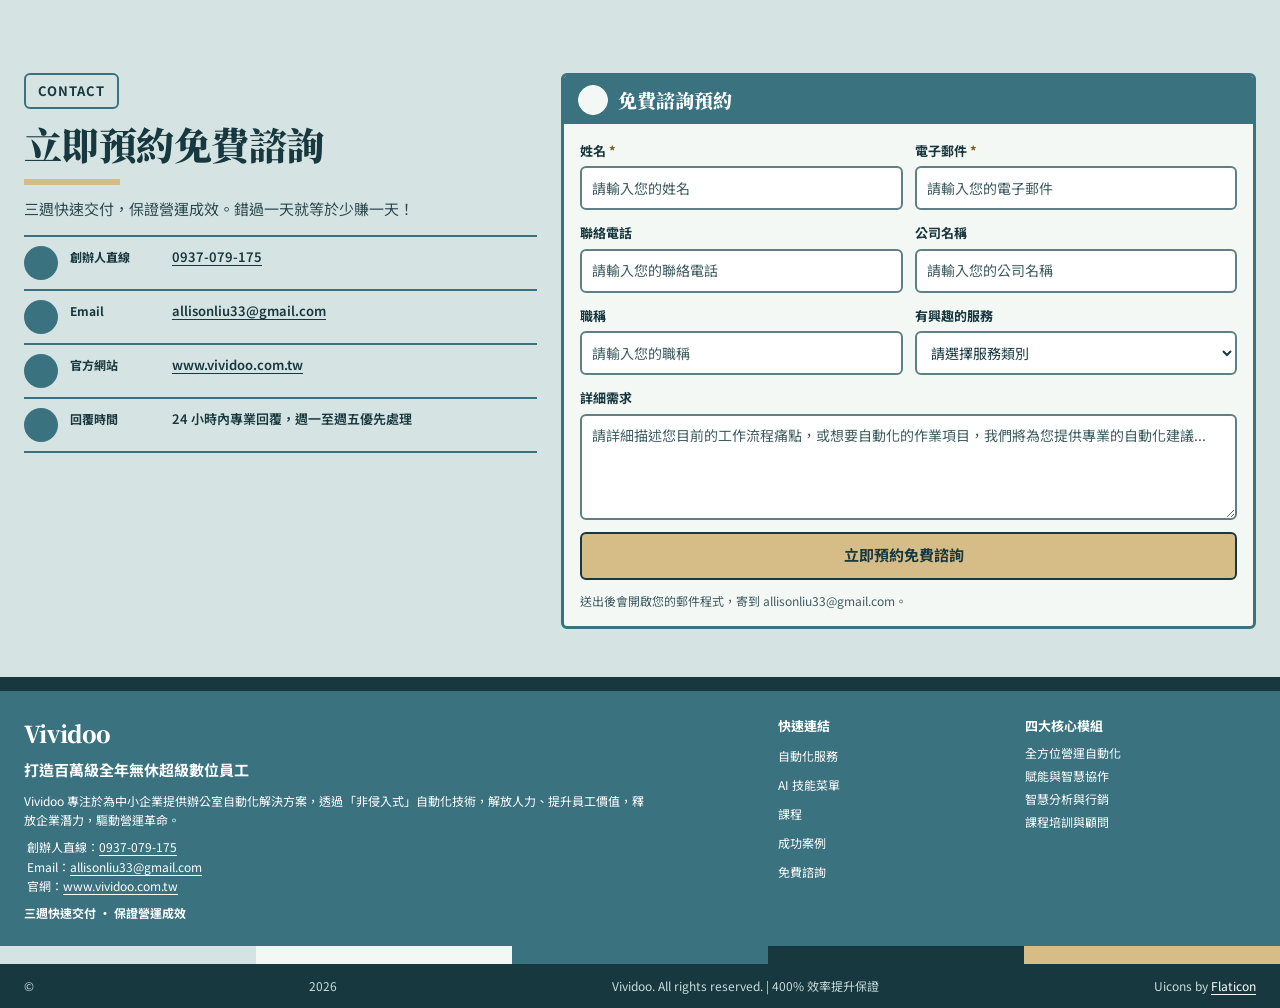
==== commit b59b2374: "改為淺綠底香檳金重點配色；縮小間距、頁面縮短；文字左右對齊並移除強制斷行 Co-Authored-By: Claude Opus 5.5 <noreply@anthropic.com>" ====
--- a/index.html
+++ b/index.html
@@ -7,7 +7,7 @@
   <meta name="description" content="Vividoo 專注於為中小企業提供辦公室自動化解決方案，透過「非侵入式」自動化技術，打造全年無休的超級數位員工。三週快速交付，保證營運成效。">
   <link rel="preconnect" href="https://fonts.googleapis.com">
   <link rel="preconnect" href="https://fonts.gstatic.com" crossorigin>
-  <link rel="stylesheet" href="https://fonts.googleapis.com/css2?family=Google+Sans:wght@400..700&family=Noto+Sans+TC:wght@400;500;700&display=swap">
+  <link rel="stylesheet" href="https://fonts.googleapis.com/css2?family=Google+Sans:wght@400..700&family=Noto+Sans+TC:wght@400;500;700&family=Noto+Serif+TC:wght@700;900&display=swap">
   <link rel="stylesheet" href="https://cdn-uicons.flaticon.com/3.0.0/uicons-regular-rounded/css/uicons-regular-rounded.css">
   <link rel="stylesheet" href="styles.css">
 </head>
@@ -17,7 +17,7 @@
   <header class="site-header">
     <div class="container header-inner">
       <a class="brand" href="#top" aria-label="Vividoo 首頁">
-        <svg width="36" height="36" viewBox="0 0 36 36" aria-hidden="true"><circle cx="18" cy="18" r="17" fill="#429e9d"/><path d="M10 12 L18 26 L26 12" fill="none" stroke="#FFFFFF" stroke-width="3" stroke-linecap="round" stroke-linejoin="round"/><circle cx="26" cy="11" r="2.5" fill="#1F5A59"/></svg>
+        <svg width="36" height="36" viewBox="0 0 36 36" aria-hidden="true"><circle cx="18" cy="18" r="17" fill="#3A7280"/><path d="M10 12 L18 26 L26 12" fill="none" stroke="#FFFFFF" stroke-width="3" stroke-linecap="round" stroke-linejoin="round"/><circle cx="26" cy="11" r="2.5" fill="#D6BC86"/></svg>
         <span>Vividoo</span>
       </a>
       <button class="nav-toggle" type="button" aria-expanded="false" aria-controls="site-nav" aria-label="開啟選單">
@@ -44,8 +44,8 @@
               <i class="fi fi-rr-rocket-lunch" aria-hidden="true"></i>
               AI 案例・教育訓練・自動化
             </span>
-            <h1><span class="hero-title-line"><span class="ph">帶團隊出發，</span></span><span class="hero-title-line accent"><span class="ph">探索 AI 的下一站</span></span></h1>
-            <p class="lead"><span class="ph">Vividoo 像一間 AI 旅行社：</span><span class="ph">我們追蹤全球已經真正上線的 AI 應用，</span><span class="ph">把別人走過的路整理成你的行程——</span><span class="ph">從案例導入、教育訓練到流程自動化，</span><span class="ph">陪團隊一路走到能自己探索。</span></p>
+            <h1><span class="hero-title-line">帶團隊出發，</span><span class="hero-title-line accent">探索 AI 的下一站</span></h1>
+            <p class="lead">Vividoo 像一間 AI 旅行社：我們追蹤全球已經真正上線的 AI 應用，把別人走過的路整理成你的行程——從案例導入、教育訓練到流程自動化，陪團隊一路走到<span class="hl">能自己探索</span>。</p>
             <div class="btn-row">
               <a class="btn btn-primary" href="#contact">開始規劃旅程 <i class="fi fi-rr-arrow-small-right" aria-hidden="true"></i>
               </a>
@@ -92,13 +92,14 @@
     <section id="modules" class="section container modules">
       <div class="section-intro section-intro-wide">
         <span class="kicker">CORE MODULES</span>
-        <h2><span class="ph">四大核心模組</span></h2>
-        <p><span class="ph">全方位解決您的辦公室痛點，</span><span class="ph">提升營運效率超過 400%。</span></p>
+        <h2>四大核心模組</h2>
+        <p>全方位解決您的辦公室痛點，提升營運效率超過 400%。</p>
       </div>
       <div class="module-grid">
         <article class="module-card" data-reveal>
+          <div class="module-head"><span class="module-number">01</span><h3><span class="heading-copy">自動化服務</span></h3></div>
+          <div class="module-body">
           <span class="icon-chip"><i class="fi fi-rr-robot" aria-hidden="true"></i></span>
-          <h3><span class="heading-copy"><span class="ph">自動化服務</span></span></h3>
           <p>智能文件處理與多平台自動化</p>
           <ul>
             <li><i class="fi fi-rr-check-circle" aria-hidden="true"></i>智能文件處理</li>
@@ -106,10 +107,12 @@
             <li><i class="fi fi-rr-check-circle" aria-hidden="true"></i>智能庫存分配</li>
             <li><i class="fi fi-rr-check-circle" aria-hidden="true"></i>智能訂單管理</li>
           </ul>
+          </div>
         </article>
         <article class="module-card" data-reveal>
+          <div class="module-head"><span class="module-number">02</span><h3><span class="heading-copy">課程</span></h3></div>
+          <div class="module-body">
           <span class="icon-chip"><i class="fi fi-rr-graduation-cap" aria-hidden="true"></i></span>
-          <h3><span class="heading-copy"><span class="ph">課程</span></span></h3>
           <p>AI 驅動的創意與協作解決方案</p>
           <ul>
             <li><i class="fi fi-rr-check-circle" aria-hidden="true"></i>內容創意行銷</li>
@@ -117,10 +120,12 @@
             <li><i class="fi fi-rr-check-circle" aria-hidden="true"></i>AI 會議助理</li>
             <li><i class="fi fi-rr-check-circle" aria-hidden="true"></i>自動生成圖表</li>
           </ul>
+          </div>
         </article>
         <article class="module-card" data-reveal>
+          <div class="module-head"><span class="module-number">03</span><h3><span class="heading-copy">顧問服務</span></h3></div>
+          <div class="module-body">
           <span class="icon-chip"><i class="fi fi-rr-chart-histogram" aria-hidden="true"></i></span>
-          <h3><span class="heading-copy"><span class="ph">顧問服務</span></span></h3>
           <p>數據驅動的智慧決策支援</p>
           <ul>
             <li><i class="fi fi-rr-check-circle" aria-hidden="true"></i>流程梳理、優化、自動化</li>
@@ -128,6 +133,7 @@
             <li><i class="fi fi-rr-check-circle" aria-hidden="true"></i>市場與競品監測</li>
             <li><i class="fi fi-rr-check-circle" aria-hidden="true"></i>KPI 報表生成</li>
           </ul>
+          </div>
         </article>
       </div>
     </section>
@@ -138,14 +144,14 @@
         <div class="service-aside" data-reveal>
         <div class="section-intro section-intro-wide">
           <span class="kicker kicker-teal">AUTOMATION SERVICES</span>
-          <h2><span class="ph">企業流程再造</span><span class="ph">與智慧自動化</span></h2>
-          <p><span class="ph">透過自動化技術，</span><span class="ph">優化日常營運流程。</span></p>
+          <h2>企業流程再造與智慧自動化</h2>
+          <p>透過自動化技術，優化日常營運流程。</p>
         </div>
         </div>
         <div class="service-content">
         <div class="service-grid">
           <article class="service-card" data-reveal>
-            <h3><span class="icon-chip"><i class="fi fi-rr-users-alt" aria-hidden="true"></i></span><span class="heading-copy"><span class="ph">CRM 客戶關係管理</span><span class="ph">全自動化</span></span></h3>
+            <h3><span class="icon-chip"><i class="fi fi-rr-users-alt" aria-hidden="true"></i></span><span class="heading-copy">CRM 客戶關係管理全自動化</span></h3>
             <p>從客戶建檔到售後服務的智慧化管理流程</p>
             <ul>
               <li>新客戶資料自動建檔與分類</li>
@@ -154,7 +160,7 @@
             </ul>
           </article>
           <article class="service-card" data-reveal>
-            <h3><span class="icon-chip"><i class="fi fi-rr-shopping-cart" aria-hidden="true"></i></span><span class="heading-copy"><span class="ph">電商營運</span><span class="ph">自動化</span></span></h3>
+            <h3><span class="icon-chip"><i class="fi fi-rr-shopping-cart" aria-hidden="true"></i></span><span class="heading-copy">電商營運自動化</span></h3>
             <p>跨平台電商營運流程的智慧整合與自動化管理</p>
             <ul>
               <li>商品資訊自動上下架與庫存同步調整</li>
@@ -163,7 +169,7 @@
             </ul>
           </article>
           <article class="service-card" data-reveal>
-            <h3><span class="icon-chip"><i class="fi fi-rr-coins" aria-hidden="true"></i></span><span class="heading-copy"><span class="ph">財會流程</span><span class="ph">自動化</span></span></h3>
+            <h3><span class="icon-chip"><i class="fi fi-rr-coins" aria-hidden="true"></i></span><span class="heading-copy">財會流程自動化</span></h3>
             <p>財務會計作業的智慧化處理與自動對帳</p>
             <ul>
               <li>銀行對帳與會計帳務自動核對</li>
@@ -172,7 +178,7 @@
             </ul>
           </article>
           <article class="service-card" data-reveal>
-            <h3><span class="icon-chip"><i class="fi fi-rr-truck-side" aria-hidden="true"></i></span><span class="heading-copy"><span class="ph">供應鏈流程</span><span class="ph">優化</span></span></h3>
+            <h3><span class="icon-chip"><i class="fi fi-rr-truck-side" aria-hidden="true"></i></span><span class="heading-copy">供應鏈流程優化</span></h3>
             <p>供應鏈端到端的自動化管理</p>
             <ul>
               <li>供應商交期與庫存狀態自動監控</li>
@@ -180,7 +186,7 @@
             </ul>
           </article>
           <article class="service-card" data-reveal>
-            <h3><span class="icon-chip"><i class="fi fi-rr-database" aria-hidden="true"></i></span><span class="heading-copy"><span class="ph">數據自動化</span></span></h3>
+            <h3><span class="icon-chip"><i class="fi fi-rr-database" aria-hidden="true"></i></span><span class="heading-copy">數據自動化</span></h3>
             <p>跨部門數據整合與自動化分析</p>
             <ul>
               <li>自動化蒐集與整合跨部門營運數據</li>
@@ -190,12 +196,12 @@
         </div>
 
         <div class="process">
-          <h3><span class="ph">我們的服務流程</span></h3>
+          <h3>我們的服務流程</h3>
           <ol class="process-steps">
-            <li><span class="process-icon"><i class="fi fi-rr-search" aria-hidden="true"></i></span><strong>需求分析</strong><span>深入了解客戶需求，分析現有流程與痛點</span></li>
-            <li><span class="process-icon"><i class="fi fi-rr-bulb" aria-hidden="true"></i></span><strong>方案設計</strong><span>量身訂製最適合的解決方案與實作計畫</span></li>
-            <li><span class="process-icon"><i class="fi fi-rr-settings" aria-hidden="true"></i></span><strong>建置導入</strong><span>專業團隊執行導入，確保品質與進度</span></li>
-            <li><span class="process-icon"><i class="fi fi-rr-shield-check" aria-hidden="true"></i></span><strong>營運維護</strong><span>提供持續的維護服務，確保穩定運行</span></li>
+            <li><div class="process-head"><strong>需求分析</strong></div><span class="process-icon"><i class="fi fi-rr-search" aria-hidden="true"></i></span><span>深入了解客戶需求，分析現有流程與痛點</span></li>
+            <li><div class="process-head"><strong>方案設計</strong></div><span class="process-icon"><i class="fi fi-rr-bulb" aria-hidden="true"></i></span><span>量身訂製最適合的解決方案與實作計畫</span></li>
+            <li><div class="process-head"><strong>建置導入</strong></div><span class="process-icon"><i class="fi fi-rr-settings" aria-hidden="true"></i></span><span>專業團隊執行導入，確保品質與進度</span></li>
+            <li><div class="process-head"><strong>營運維護</strong></div><span class="process-icon"><i class="fi fi-rr-shield-check" aria-hidden="true"></i></span><span>提供持續的維護服務，確保穩定運行</span></li>
           </ol>
         </div>
         </div>
@@ -207,8 +213,9 @@
       <div class="section-head">
         <div class="section-intro">
           <span class="kicker">SKILL MENU</span>
-          <h2><span class="ph">AI 技能菜單：</span><span class="ph">ChatGPT × Claude × Gemini</span></h2>
-          <p><span class="ph">為電商從業人員與一般上班族</span><span class="ph">精選 32 個最具商業價值的 AI 技能。</span>每個技能都預先設定好「系統指令（Instructions）」與「背景知識庫（Knowledge）」，把數據分析、競品研究與行政庶務變成<strong class="hl">丟資料進去，就能直接拿結果</strong>。</p>
+          <h2>AI 技能菜單：ChatGPT × Claude × Gemini</h2>
+          <p>為電商從業人員與一般上班族精選 32 個最具商業價值的 AI 技能。每個技能都預先設定好「系統指令（Instructions）」與「背景知識庫（Knowledge）」，把數據分析、競品研究與行政庶務變成<strong class="hl">丟資料進去，就能直接拿結果</strong>。</p>
+          <aside class="definition-box"><strong>名詞小框</strong><span> | </span><strong class="definition-term">Skill</strong>：預先設定好「系統指令（Instructions）」與「背景知識庫（Knowledge）」的 AI 工作說明，交代一次，之後都照同一套做法完成。</aside>
           <div class="platform-row" aria-label="支援平台">
             <span class="platform platform-gpt"><i class="fi fi-rr-sparkles" aria-hidden="true"></i> ChatGPT・Skills</span>
             <span class="platform platform-claude"><i class="fi fi-rr-sparkles" aria-hidden="true"></i> Claude・Skills</span>
@@ -234,11 +241,11 @@
             <span class="sd-no" id="sd-no"></span>
             <span class="sd-group" id="sd-group"></span>
           </div>
+          <h3 id="sd-title"></h3>
           <button type="button" class="sd-close" id="sd-close" aria-label="關閉">
             <i class="fi fi-rr-cross-small" aria-hidden="true"></i>
           </button>
         </div>
-        <h3 id="sd-title"></h3>
         <div class="sd-tags" id="sd-tags"></div>
         <dl class="sd-spec">
           <dt><i class="fi fi-rr-target" aria-hidden="true"></i>痛點解決</dt>
@@ -258,8 +265,8 @@
       <div class="container section">
         <div class="section-intro section-intro-wide">
           <span class="kicker">COURSES</span>
-          <h2><span class="ph">AI 自動化課程</span><span class="ph">與企業內訓</span></h2>
-          <p><span class="ph">掌握最新 AI 工具與自動化技術，</span><span class="ph">提升工作效率；</span><span class="ph">從 AI 工具應用到自動化流程，</span><span class="ph">為您的團隊量身打造專業培訓。</span></p>
+          <h2>AI 自動化課程與企業內訓</h2>
+          <p>掌握最新 AI 工具與自動化技術，提升工作效率；從 AI 工具應用到自動化流程，為您的團隊量身打造專業培訓。</p>
         </div>
         <div class="course-tabs-shell">
           <div class="filter-group course-tabs" role="group" aria-label="課程類別">
@@ -277,12 +284,12 @@
     <section id="cases" class="section container">
       <div class="section-intro section-intro-wide">
         <span class="kicker">SUCCESS STORIES</span>
-        <h2><span class="ph">成功案例</span></h2>
-        <p><span class="ph">透過實際案例，</span><span class="ph">了解我們如何協助企業成功實現數位轉型。</span></p>
+        <h2>成功案例</h2>
+        <p>透過實際案例，了解我們如何協助企業成功實現數位轉型。</p>
       </div>
       <div class="case-grid">
         <article class="case-card" data-reveal>
-          <div class="case-head"><h3><span class="ph">快時尚電商</span></h3><span class="case-tag">電商</span></div>
+          <div class="case-head"><h3>快時尚電商</h3><span class="case-tag">電商</span></div>
           <dl>
             <dt>挑戰</dt><dd>訂單處理繁瑣，多平台管理困難，客服回覆速度慢</dd>
             <dt>解決方案</dt><dd>導入電商自動化，整合訂單管理與智能客服</dd>
@@ -290,7 +297,7 @@
           </dl>
         </article>
         <article class="case-card" data-reveal>
-          <div class="case-head"><h3><span class="ph">樂手巢</span></h3><span class="case-tag">教育培訓</span></div>
+          <div class="case-head"><h3>樂手巢</h3><span class="case-tag">教育培訓</span></div>
           <dl>
             <dt>挑戰</dt><dd>課程安排混亂，學員管理不便，缺乏線上互動</dd>
             <dt>解決方案</dt><dd>建置線上教學平台，整合課程管理與學習追蹤</dd>
@@ -298,7 +305,7 @@
           </dl>
         </article>
         <article class="case-card" data-reveal>
-          <div class="case-head"><h3><span class="ph">盛發服飾</span></h3><span class="case-tag">服飾業</span></div>
+          <div class="case-head"><h3>盛發服飾</h3><span class="case-tag">服飾業</span></div>
           <dl>
             <dt>挑戰</dt><dd>庫存管理混亂，財務流程繁瑣，客戶資料分散</dd>
             <dt>解決方案</dt><dd>導入企業自動化，整合庫存、財務與客戶管理</dd>
@@ -313,7 +320,7 @@
       <div class="container booking-inner">
         <div class="booking-copy">
           <span class="kicker kicker-teal">BOOKING PREVIEW</span>
-          <h2><span class="ph">三步驟，</span><span class="ph">預訂你的第一段行程</span></h2>
+          <h2>三步驟，預訂你的第一段行程</h2>
           <p>選擇行程類型、告訴我們團隊規模與上課形式，我們會回覆專屬的行程建議與報價。</p>
           <ol class="steps">
             <li><span class="step-num step-teal">1</span>選擇技能包：電商、辦公室，或搭配教育訓練</li>
@@ -363,8 +370,8 @@
     <section id="about" class="section container about">
       <div class="section-intro section-intro-wide">
         <span class="kicker">ABOUT US</span>
-        <h2><span class="ph">關於</span> <span class="ph">Vividoo</span></h2>
-        <p><span class="ph">Vividoo 專注於為中小企業</span><span class="ph">提供辦公室自動化解決方案，</span><span class="ph">透過「非侵入式」自動化技術，</span><span class="ph">打造 24 小時全年無休的超級數位員工，</span><span class="ph">解決高重複性、低價值的標準化作業流程，</span><span class="ph">釋放企業潛力，</span><span class="ph">驅動營運革命。</span></p>
+        <h2>關於 Vividoo</h2>
+        <p>Vividoo 專注於為中小企業提供辦公室自動化解決方案，透過「非侵入式」自動化技術，打造 24 小時全年無休的超級數位員工，解決高重複性、低價值的標準化作業流程，釋放企業潛力，驅動營運革命。</p>
       </div>
       <dl class="about-stats">
         <div data-reveal><span class="icon-chip"><i class="fi fi-rr-rocket-lunch" aria-hidden="true"></i></span><dt data-count>400%</dt><dd>效率提升</dd></div>
@@ -374,18 +381,18 @@
 
       <div class="about-grid">
         <div class="about-item">
-          <h3><span class="icon-chip"><i class="fi fi-rr-target" aria-hidden="true"></i></span><span class="heading-copy"><span class="ph">我們的使命</span></span></h3>
+          <h3><span class="icon-chip"><i class="fi fi-rr-target" aria-hidden="true"></i></span><span class="heading-copy">我們的使命</span></h3>
           <p>為中小企業「解放」人力，提升員工價值。透過非侵入式自動化技術，讓團隊專注於真正有價值的創新工作，實現企業營運效率的革命性提升。</p>
         </div>
         <div class="about-item">
-          <h3><span class="icon-chip"><i class="fi fi-rr-bulb" aria-hidden="true"></i></span><span class="heading-copy"><span class="ph">我們的願景</span></span></h3>
+          <h3><span class="icon-chip"><i class="fi fi-rr-bulb" aria-hidden="true"></i></span><span class="heading-copy">我們的願景</span></h3>
           <p>成為台灣領先的辦公室自動化服務提供商，推動中小企業數位轉型，讓每個企業都能擁有自己的 24 小時數位員工，提升台灣整體營運效率。</p>
         </div>
       </div>
 
       <div class="value-prop">
         <div class="value-copy">
-          <h3><span class="ph">一個您無法拒絕的</span><span class="ph">價值主張</span></h3>
+          <h3>一個您無法拒絕的價值主張</h3>
           <p>為您省下 1/5 的內勤工時，只需支付不到 1/4 的節省金額。</p>
         </div>
         <dl class="value-stats">
@@ -396,24 +403,24 @@
       </div>
 
       <div class="team">
-        <h3><span class="ph">創辦團隊</span></h3>
+        <h3>創辦團隊</h3>
         <p class="team-intro">能化繁為簡、做出成效保證的專業團隊，「商業思維」與「頂尖技術」的完美結合。</p>
         <div class="team-grid">
           <article class="team-card">
             <span class="team-monogram" aria-hidden="true">A</span>
-            <h4><span class="ph">劉漢意</span><span class="ph">（Allison）</span></h4>
+            <h4>劉漢意（Allison）</h4>
             <span class="team-role">CEO</span>
             <p>IBM 資訊軟體專業，中小企業主，豐富的人脈，最懂客戶痛點的「翻譯官」。</p>
           </article>
           <article class="team-card">
             <span class="team-monogram" aria-hidden="true">Y</span>
-            <h4><span class="ph">蔡易達</span><span class="ph">（Yida）</span></h4>
+            <h4>蔡易達（Yida）</h4>
             <span class="team-role">AI 技術總監</span>
             <p>AI 技術的魔法師，將複雜技術變為可用工具的「轉化器」。</p>
           </article>
           <article class="team-card">
             <span class="team-monogram" aria-hidden="true">G</span>
-            <h4><span class="ph">歐沐霖</span><span class="ph">（Grand）</span></h4>
+            <h4>歐沐霖（Grand）</h4>
             <span class="team-role">系統架構師</span>
             <p>系統串接的架構師，打造技術核心的「定海神針」，及頂大優秀資訊團隊。</p>
           </article>
@@ -427,7 +434,7 @@
       <div class="planner">
         <div class="planner-copy">
           <span class="kicker kicker-blush">CONTACT</span>
-          <h2><span class="ph">立即預約</span><span class="ph">免費諮詢</span></h2>
+          <h2>立即預約免費諮詢</h2>
           <p>三週快速交付，保證營運成效。錯過一天就等於少賺一天！</p>
           <dl class="contact-info">
             <div><span class="icon-chip"><i class="fi fi-rr-phone-call" aria-hidden="true"></i></span><dt>創辦人直線</dt><dd><a href="tel:0937079175">0937-079-175</a></dd></div>
@@ -437,7 +444,8 @@
           </dl>
         </div>
         <form class="planner-form contact-form" id="contact-form" novalidate>
-          <h3><span class="icon-chip"><i class="fi fi-rr-comment-alt" aria-hidden="true"></i></span><span class="heading-copy"><span class="ph">免費諮詢</span><span class="ph">預約</span></span></h3>
+          <h3><span class="icon-chip"><i class="fi fi-rr-comment-alt" aria-hidden="true"></i></span><span class="heading-copy">免費諮詢預約</span></h3>
+          <div class="form-body">
           <div class="form-row">
             <div class="form-field">
               <label for="cf-name">姓名 <span class="req" aria-hidden="true">*</span></label>
@@ -484,6 +492,7 @@
           </div>
           <button class="btn btn-primary btn-block" type="submit">立即預約免費諮詢 <i class="fi fi-rr-arrow-small-right" aria-hidden="true"></i></button>
           <p class="form-note" id="cf-status" aria-live="polite">送出後會開啟您的郵件程式，寄到 allisonliu33@gmail.com。</p>
+          </div>
         </form>
       </div>
     </section>
@@ -520,6 +529,7 @@
         </div>
       </div>
     </div>
+    <div class="footer-color-strip" aria-hidden="true"><span></span><span></span><span></span><span></span><span></span></div>
     <div class="container footer-bottom">© <span id="year">2026</span> Vividoo. All rights reserved. | 400% 效率提升保證 <span class="footer-attribution">Uicons by <a href="https://www.flaticon.com/uicons" target="_blank" rel="noopener noreferrer">Flaticon</a></span></div>
   </footer>
 
--- a/styles.css
+++ b/styles.css
@@ -1,602 +1,420 @@
 :root {
-  --paper: #FFFFFF;
-  --white: #FFFFFF;
-  --sand: #F8F9FA;
-  --sand-light: #e6f4f3;
-  --teal: #429e9d;
-  --deep-teal: #1f5a59;
-  --ink: #202124;
-  --ink-soft: #3c4043;
-  --muted: #5f6368;
-  --clay: #1f5a59;
-  --clay-light: #1f5a59;
-  --rattan: #1f5a59;
-  --bark: #1f5a59;
-  --line: #DADCE0;
-  --line-strong: #80868b;
-  --primary-ink: #0f2e2d;
-  --primary-edge: #1f5a59;
-  --primary-tint: #e6f4f3;
-  --elev-1: 0 1px 2px rgba(60,64,67,.30), 0 1px 3px 1px rgba(60,64,67,.15);
-  --elev-2: 0 1px 3px rgba(60,64,67,.30), 0 4px 8px 3px rgba(60,64,67,.15);
-  --shadow-1: var(--elev-1);
-  --shadow-2: var(--elev-2);
-  --font-sans: "Google Sans", "Noto Sans TC", Arial, system-ui, -apple-system, BlinkMacSystemFont;
-  --ease: cubic-bezier(.22,.8,.2,1);
-  --radius-control: 12px;
-  --radius-card: 16px;
-  --radius-media: 28px;
-  --tint-data: #eaf6f4;     --edge-data: #3f8f8b;
-  --tint-finance: #f0f4e8;  --edge-finance: #6f8450;
-  --tint-ads: #fcefe9;      --edge-ads: #b0603d;
-  --tint-product: #faf3e3;  --edge-product: #9a7a3c;
-  --tint-service: #eef4f8;  --edge-service: #5b7e91;
-  --tint-office: #f5efe9;   --edge-office: #8a6d52;
-  --tint-personal: #f3eef6; --edge-personal: #7d6890;
-}
-
-*, *::before, *::after { box-sizing: border-box; }
-html { scroll-behavior: smooth; scroll-padding-top: 96px; overflow-x: clip; }
-body {
-  margin: 0;
-  min-width: 320px;
-  background: var(--paper);
-  color: var(--ink-soft);
-  font: 400 17px/1.75 var(--font-sans);
-  -webkit-font-smoothing: antialiased;
-  text-rendering: optimizeLegibility;
-}
-a { color: var(--deep-teal); }
-a:hover { color: var(--deep-teal); }
-button, input, select, textarea { font: inherit; }
-button, a, input, select, textarea { -webkit-tap-highlight-color: transparent; }
-:focus-visible { outline: 2px solid var(--deep-teal); outline-offset: 2px; }
-h1, h2, h3, h4, p, figure, dl { margin: 0; }
-h1, h2, h3, h4 { color: var(--ink); }
-h1, h2, h3, h4 { text-wrap: balance; line-break: strict; }
-p, li, dd { text-wrap: pretty; line-break: strict; }
-p { max-width: 42em; }
-.ph { display: inline-block; }
-.heading-copy { display: flex; min-width: 0; flex-wrap: wrap; gap: 0 .3em; }
-strong { font-weight: 700; }
-.container { width: min(100% - 48px, 1240px); margin-inline: auto; }
-.section { padding-block: 128px; }
-section[id] { scroll-margin-top: 92px; }
-.fi { display: inline-flex; line-height: 1; }
-.icon-chip { display: inline-flex; width: 44px; height: 44px; flex: 0 0 44px; align-items: center; justify-content: center; border-radius: 50%; background: #e6f4f3; color: #1f5a59; }
-.icon-chip .fi { font-size: 20px; }
-
-.skip-link {
-  position: fixed; z-index: 100; top: 12px; left: 12px;
-  transform: translateY(-160%); padding: 10px 16px; border: 2px solid var(--deep-teal);
-  border-radius: var(--radius-control); background: var(--white); color: var(--deep-teal); font-weight: 700;
-}
-.skip-link:focus { transform: translateY(0); }
-
-/* Shared type and labels */
-.kicker {
-  display: inline-flex; align-items: center; gap: 10px;
-  color: var(--deep-teal); font-size: 13px; font-weight: 500; line-height: 1.4;
-  letter-spacing: .14em; text-transform: uppercase;
-}
-.kicker::before { width: 24px; height: 1px; content: ""; background: currentColor; }
-.kicker-teal { color: var(--deep-teal); }
-.kicker-blush { color: var(--deep-teal); }
-h1 { font-size: clamp(40px, 5.2vw, 76px); font-weight: 500; line-height: 1.04; letter-spacing: -.03em; }
-h2 { font-size: clamp(32px, 4.4vw, 56px); font-weight: 500; line-height: 1.12; letter-spacing: -.02em; }
-h3 { font-size: 23px; font-weight: 500; line-height: 1.3; }
-h4 { font-size: 19px; font-weight: 500; line-height: 1.4; }
-.section-intro { display: flex; flex-direction: column; align-items: flex-start; gap: 16px; max-width: 740px; }
-.section-intro-wide { max-width: none; margin-bottom: 48px; }
-.section-intro p, .booking-copy p, .planner-copy > p { max-width: 42em; color: var(--ink-soft); line-height: 1.75; }
-.updated { color: var(--muted); }
-.accent { color: var(--deep-teal); }
+  --page:#D5E3E2; --surface:#F4F8F5; --white:#FFFFFF; --structure:#3A7280;
+  --heading:#17383F; --text:#2B4A50; --muted:#3E5C62; --accent:#D6BC86;
+  --accent-text:#7A5A1E; --input-border:#5F7F85; --dark-body:#E3EEED;
+  --dark-muted:#C9DCDB; --dark-accent:#E3CA94;
+  --font-sans:"Google Sans","Noto Sans TC",Arial,system-ui,-apple-system,BlinkMacSystemFont,sans-serif;
+  --font-serif:"Noto Serif TC",serif; --ease:cubic-bezier(.22,.8,.2,1); --radius:6px;
+}
+*,*::before,*::after{box-sizing:border-box}
+html{scroll-behavior:smooth;scroll-padding-top:88px;overflow-x:clip}
+body{min-width:320px;margin:0;background:var(--page);color:var(--text);font:400 16px/1.65 var(--font-sans);-webkit-font-smoothing:antialiased;text-rendering:optimizeLegibility}
+a{color:var(--heading)} a:hover{color:var(--heading)}
+button,input,select,textarea{font:inherit}
+button,a,input,select,textarea{-webkit-tap-highlight-color:transparent}
+:focus-visible{outline:3px solid var(--heading);outline-offset:2px}
+h1,h2,h3,h4,p,figure,dl{margin:0}
+h1,h2,h3,h4{color:var(--heading)}
+h1,h2,h3{font-family:var(--font-serif);font-weight:900}
+p,li,.sd-spec dd,.case-card dd,.value-stats dd,.case-outcome-copy,.team-note,.definition-box{text-align:justify;text-justify:inter-character}
+.heading-copy{display:flex;min-width:0;flex-wrap:wrap;gap:0 .3em}
+strong{font-weight:700}
+.container{width:min(100% - 48px,1240px);margin-inline:auto}
+.section{padding-block:48px} section[id]{scroll-margin-top:88px}
+.fi{display:inline-flex;line-height:1}
+.icon-chip{display:inline-flex;width:40px;height:40px;flex:0 0 40px;align-items:center;justify-content:center;border-radius:50%;background:var(--structure);color:var(--white)}
+.icon-chip .fi{font-size:19px}
+.skip-link{position:fixed;z-index:100;top:12px;left:12px;padding:10px 16px;transform:translateY(-160%);border:2px solid var(--heading);border-radius:var(--radius);background:var(--surface);color:var(--heading);font-weight:700}
+.skip-link:focus{transform:translateY(0)}
+
+/* Shared labels and headings */
+.kicker,.eyebrow-pill{display:inline-flex;min-height:36px;align-items:center;gap:8px;padding:5px 12px;border:2px solid var(--structure);border-radius:var(--radius);background:transparent;color:var(--heading);font-size:13px;font-weight:700;line-height:1.35;letter-spacing:.08em}
+.kicker{width:fit-content;text-transform:uppercase}
+.kicker-teal,.kicker-blush{color:var(--heading)}
+.eyebrow-pill{min-height:40px;font-size:14px;letter-spacing:0}
+.eyebrow-pill .fi{font-size:16px}
+h1{font-size:clamp(34px,4.6vw,56px);line-height:1.12;letter-spacing:-.025em}
+h2{font-size:clamp(26px,3vw,38px);line-height:1.2;letter-spacing:-.015em}
+h3{font-size:21px;line-height:1.3} h4{font-size:18px;line-height:1.4}
+.section-intro{display:flex;min-width:0;flex-direction:column;align-items:flex-start;gap:0}
+.section-intro-wide{max-width:none;margin-bottom:24px}
+.section-intro h2{margin-top:12px}
+.section-intro h2::after{display:block;width:96px;height:6px;margin-top:12px;background:var(--accent);content:""}
+.section-intro p{margin-top:12px;color:var(--text);font-size:17px;line-height:1.65}
+.accent,.hl{color:var(--accent-text)} .updated{color:var(--muted)}
 
 /* Buttons and controls */
-.btn {
-  display: inline-flex; align-items: center; justify-content: center; gap: 10px;
-  min-height: 52px; padding: 0 24px; border: 2px solid transparent; border-radius: 999px;
-  font-size: 16px; font-weight: 500; line-height: 1.2; text-align: center; text-decoration: none;
-  cursor: pointer; transition: transform 240ms var(--ease), opacity 240ms var(--ease);
-}
-.btn-primary { background: var(--teal); border-color: var(--deep-teal); color: var(--primary-ink); }
-.btn-primary:hover { transform: translateY(-2px); background: var(--deep-teal); border-color: var(--deep-teal); color: #fff; }
-.btn-outline { background: var(--white); border-color: var(--deep-teal); color: var(--deep-teal); }
-.btn-outline:hover { transform: translateY(-2px); background: var(--primary-tint); }
-.btn-sm { min-height: 44px; padding-inline: 20px; font-size: 15px; }
-.btn-block { width: 100%; min-height: 56px; }
-.btn-row { display: flex; flex-wrap: wrap; gap: 12px; }
-.pill, .tile, .nav-toggle, .sd-close { min-height: 44px; border: 2px solid var(--line-strong); border-radius: var(--radius-control); background: var(--white); color: var(--ink); cursor: pointer; }
-.pill {
-  display: inline-flex; align-items: center; justify-content: center; gap: 8px; min-height: 44px; padding: 0 18px;
-  border-radius: 999px; font-size: 14px; font-weight: 500; line-height: 1.2;
-  transition: transform 240ms var(--ease), opacity 240ms var(--ease);
-}
-.pill:hover { border-color: var(--deep-teal); }
-.pill[aria-pressed="true"] { background: var(--deep-teal); border-color: var(--deep-teal); color: #fff; }
-.pill, .tile, .nav-toggle, .sd-close { border-width: 1.5px; }
-.btn .fi { font-size: 18px; }
+.btn{display:inline-flex;min-height:48px;align-items:center;justify-content:center;gap:9px;padding:0 18px;border:2px solid var(--heading);border-radius:var(--radius);font-size:15px;font-weight:700;line-height:1.25;text-align:center;text-decoration:none;cursor:pointer;transition:transform 180ms var(--ease),background-color 180ms var(--ease)}
+.btn-primary{background:var(--accent);color:var(--heading)}
+.btn-primary:hover{transform:translateY(-1px);background:var(--accent);color:var(--heading)}
+.btn-outline{border-color:var(--structure);background:var(--surface);color:var(--heading)}
+.btn-outline:hover{background:var(--page);color:var(--heading)}
+.btn-sm{min-height:42px;padding-inline:16px;font-size:14px}
+.btn-block{width:100%}.btn-row{display:flex;flex-wrap:wrap;gap:10px}
+.pill,.tile,.nav-toggle,.sd-close{min-height:44px;border:2px solid var(--structure);border-radius:var(--radius);background:var(--surface);color:var(--heading);cursor:pointer}
+.pill{display:inline-flex;min-height:44px;align-items:center;justify-content:center;gap:8px;padding:7px 14px;font-size:14px;font-weight:600;line-height:1.25;text-align:center;transition:background-color 180ms var(--ease),color 180ms var(--ease)}
+.pill:hover,.tile:hover{border-color:var(--heading)}
+.pill[aria-pressed="true"]{border-color:var(--heading);background:var(--accent);color:var(--heading)}
+.pill .fi{flex:none;font-size:16px}.btn .fi{font-size:17px}
 
 /* Header */
-.site-header { position: sticky; z-index: 50; top: 0; border-bottom: 1px solid transparent; background: var(--paper); }
-.site-header.is-scrolled { border-color: var(--line); background: var(--paper); box-shadow: 0 2px 8px rgba(32,33,36,.08); }
-.header-inner { min-height: 84px; display: flex; align-items: center; justify-content: space-between; gap: 28px; }
-.brand { display: inline-flex; flex: 0 0 auto; align-items: center; gap: 10px; color: var(--ink); text-decoration: none; }
-.brand svg { width: 36px; height: 36px; }
-.brand span { font-size: 24px; font-weight: 500; letter-spacing: -.03em; }
-.site-nav { display: flex; align-items: center; gap: clamp(16px, 2vw, 30px); }
-.site-nav a:not(.btn) { position: relative; display: inline-flex; min-height: 44px; align-items: center; color: var(--ink); font-size: 14px; font-weight: 500; text-decoration: none; white-space: nowrap; }
-.site-nav a:not(.btn)::after { position: absolute; right: 0; bottom: 4px; left: 0; height: 2px; content: ""; background: var(--deep-teal); transform: scaleX(0); transform-origin: left; transition: transform 240ms var(--ease); }
-.site-nav a:not(.btn):hover::after, .site-nav a[aria-current="location"]::after { transform: scaleX(1); }
-.nav-toggle { display: none; width: 48px; height: 48px; align-items: center; justify-content: center; }
-.nav-toggle .fi { font-size: 20px; }
-
-/* Hero */
-.hero { padding-block: 120px 88px; background: var(--paper); }
-.hero-inner { display: grid; grid-template-columns: minmax(0, 1fr); justify-items: center; }
-.hero-copy { display: flex; width: 100%; min-width: 0; flex-direction: column; align-items: center; gap: 24px; text-align: center; }
-.eyebrow-pill { display: inline-flex; min-height: 44px; align-items: center; gap: 9px; padding: 7px 15px; border: 2px solid var(--deep-teal); border-radius: 999px; background: var(--white); color: var(--deep-teal); font-size: 14px; font-weight: 500; }
-.eyebrow-pill svg { flex: none; }
-.eyebrow-pill .fi { flex: none; font-size: 16px; }
-.hero h1 { max-width: none; }
-.hero-title-line { display: block; white-space: nowrap; }
-.hero .lead { max-width: 40em; margin-inline: auto; color: var(--ink-soft); font-size: 18px; line-height: 1.75; }
-.hero .btn-row { justify-content: center; }
-.pass { position: relative; display: grid; grid-template-columns: 1fr; margin-top: 40px; overflow: hidden; border-radius: var(--radius-card); background: var(--white); box-shadow: var(--shadow-1); }
-.pass::before { position: absolute; inset: 0 0 auto; height: 2px; content: ""; background: var(--deep-teal); }
-.pass-head { display: flex; align-items: center; justify-content: space-between; gap: 16px; padding: 20px 28px 0; color: var(--deep-teal); }
-.pass-title { font-size: 16px; font-weight: 500; letter-spacing: .02em; }
-.pass-code { color: var(--muted); font-size: 12px; letter-spacing: .16em; }
-.pass-body { display: grid; grid-template-columns: minmax(0, 1.1fr) minmax(0, 1fr); align-items: center; gap: 20px 32px; padding: 18px 28px 24px; }
-.pass-route { display: flex; align-items: center; justify-content: space-between; gap: 12px; }
-.pass-route > div { display: flex; min-width: 0; flex-direction: column; gap: 3px; }
-.pass-route svg { width: clamp(38px, 7vw, 90px); flex: 0 1 auto; }
-.pass-label { display: inline-flex; align-items: center; gap: 5px; }
-.pass-label .fi { font-size: 14px; color: var(--deep-teal); }
-.pass-flight { position: relative; display: inline-flex; flex: 1; min-width: 28px; align-items: center; justify-content: center; color: var(--teal); }
-.pass-flight::before { position: absolute; right: 2px; left: 2px; border-top: 1px dashed var(--line); content: ""; }
-.pass-flight .fi { position: relative; padding: 3px; background: var(--white); font-size: 18px; }
-.pass-right { text-align: right; }
-.pass-label { color: var(--muted); font-size: 12px; letter-spacing: .1em; }
-.pass-city { color: var(--ink); font-size: 32px; font-weight: 700; line-height: 1.1; }
-.pass-sub { color: var(--ink-soft); font-size: 14px; white-space: nowrap; }
-.pass-grid { display: grid; grid-template-columns: repeat(3, minmax(0, 1fr)); gap: 12px; padding-left: 28px; border-left: 1px dashed var(--line); }
-.pass-grid div { display: flex; min-width: 0; flex-direction: column; gap: 4px; }
-.pass-grid strong { font-size: 14px; font-weight: 500; line-height: 1.4; }
-.tag-row { grid-column: 1 / -1; display: flex; flex-wrap: wrap; gap: 8px; }
-.tag { display: inline-flex; min-height: 32px; align-items: center; padding: 4px 12px; border: 1px solid var(--line); border-radius: 999px; font-size: 12px; font-weight: 500; }
-.tag-teal { background: var(--primary-tint); color: var(--deep-teal); }
-.tag-blush, .tag-sand { background: var(--primary-tint); color: var(--deep-teal); }
+.site-header{position:sticky;z-index:50;top:0;border-bottom:2px solid var(--structure);background:var(--page)}
+.site-header.is-scrolled{border-bottom-color:var(--structure);background:var(--page)}
+.header-inner{display:flex;min-height:72px;align-items:center;justify-content:space-between;gap:24px}
+.brand{display:inline-flex;flex:0 0 auto;align-items:center;gap:9px;color:var(--heading);text-decoration:none}
+.brand svg{width:34px;height:34px}
+.brand span,.footer-logo{font-family:var(--font-serif);font-size:23px;font-weight:900;letter-spacing:-.03em}
+.site-nav{display:flex;align-items:center;gap:clamp(12px,1.6vw,24px)}
+.site-nav a:not(.btn){position:relative;display:inline-flex;min-height:42px;align-items:center;color:var(--heading);font-size:14px;font-weight:600;text-decoration:none;white-space:nowrap}
+.site-nav a:not(.btn)::after{position:absolute;right:0;bottom:3px;left:0;height:2px;transform:scaleX(0);transform-origin:left;background:var(--structure);content:"";transition:transform 180ms var(--ease)}
+.site-nav a:not(.btn):hover::after,.site-nav a[aria-current="location"]::after{transform:scaleX(1)}
+.nav-toggle{display:none;width:44px;height:44px;align-items:center;justify-content:center}
+.nav-toggle .fi{font-size:20px}
+
+/* Hero and boarding pass */
+.hero{padding:56px 0 40px;background:var(--page)}
+.hero-inner{display:grid;grid-template-columns:minmax(0,1fr)}
+.hero-copy{display:flex;width:100%;min-width:0;flex-direction:column;align-items:flex-start;gap:0;text-align:left}
+.hero-copy .eyebrow-pill{margin-bottom:12px}
+.hero h1{max-width:100%}.hero-title-line{display:block;white-space:nowrap}
+.hero h1 .accent{color:var(--heading)}
+.hero h1::after{display:block;width:120px;height:6px;margin-top:12px;background:var(--accent);content:""}
+.hero .lead{margin-top:14px;color:var(--text);font-size:17px;line-height:1.65}
+.hero .lead .hl{color:var(--accent-text);font-weight:700}
+.hero .btn-row{margin-top:18px}
+.pass{margin-top:32px;overflow:hidden;border:3px solid var(--structure);border-radius:var(--radius);background:var(--surface)}
+.pass-head{display:flex;min-height:46px;align-items:center;justify-content:space-between;gap:12px;padding:9px 16px;background:var(--structure);color:var(--white)}
+.pass-title{font-size:15px;font-weight:700;letter-spacing:.02em}
+.pass-code{color:var(--white);font-size:12px;letter-spacing:.12em}
+.pass-body{display:grid;grid-template-columns:minmax(0,1.1fr) minmax(0,1fr);align-items:center;gap:16px 24px;padding:16px 20px}
+.pass-route{display:flex;align-items:center;justify-content:space-between;gap:12px}
+.pass-route>div{display:flex;min-width:0;flex-direction:column;gap:2px}
+.pass-label{display:inline-flex;align-items:center;gap:5px;color:var(--muted);font-size:12px;letter-spacing:.05em}
+.pass-label .fi{color:var(--structure);font-size:14px}
+.pass-city{color:var(--heading);font-size:30px;font-weight:700;line-height:1.12}
+.pass-city.accent{color:var(--accent-text)}
+.pass-sub{color:var(--text);font-size:13px;white-space:nowrap}
+.pass-flight{position:relative;display:inline-flex;flex:1;min-width:28px;align-items:center;justify-content:center;color:var(--structure)}
+.pass-flight::before{position:absolute;right:2px;left:2px;border-top:2px dashed var(--structure);content:""}
+.pass-flight .fi{position:relative;padding:3px;background:var(--surface);font-size:18px}
+.pass-right{text-align:right}
+.pass-grid{display:grid;grid-template-columns:repeat(3,minmax(0,1fr));gap:10px;padding-left:20px;border-left:2px dashed var(--structure)}
+.pass-grid div{display:flex;min-width:0;flex-direction:column;gap:3px}
+.pass-grid strong{color:var(--heading);font-size:13px;font-weight:700;line-height:1.4}
+.tag-row{grid-column:1/-1;display:flex;flex-wrap:wrap;gap:7px;margin-top:1px;padding-top:12px;border-top:2px dashed var(--structure)}
+.tag{display:inline-flex;min-height:29px;align-items:center;padding:4px 10px;border:1px solid var(--structure);border-radius:var(--radius);background:var(--page);color:var(--heading);font-size:12px;font-weight:600}
 
 /* Core modules */
-.modules { padding-top: 128px; }
-.module-grid { display: grid; grid-template-columns: repeat(3, minmax(0, 1fr)); gap: 24px; }
-.module-card, .course-card, .case-card, .about-item, .team-card { min-width: 0; border: 1px solid var(--line); border-radius: var(--radius-card); background: var(--white); box-shadow: var(--elev-1); }
-.module-card { display: flex; flex-direction: column; padding: 26px 24px; transition: transform 260ms var(--ease), opacity 260ms var(--ease); }
-.module-card:hover, .course-card:hover, .case-card:hover, .team-card:hover, .about-item:hover { transform: translateY(-4px); box-shadow: var(--elev-2); }
-.module-card > .icon-chip { width: 56px; height: 56px; flex-basis: 56px; margin-bottom: 18px; }
-.module-card > .icon-chip .fi { font-size: 26px; }
-.module-card h3 { margin-bottom: 4px; }
-.module-card > p { color: var(--ink-soft); font-size: 15px; line-height: 1.65; }
-.module-card ul { display: grid; gap: 9px; margin: 20px 0 0; padding: 0; list-style: none; }
-.module-card li { display: flex; align-items: flex-start; gap: 8px; color: var(--ink-soft); font-size: 14px; line-height: 1.55; }
-.module-card li .fi { flex: none; margin-top: .18em; color: var(--deep-teal); font-size: 16px; }
-
-/* Automation services */
-.services { background: var(--paper); }
-.service-layout { display: grid; grid-template-columns: minmax(260px, 5fr) minmax(0, 7fr); align-items: start; gap: clamp(36px, 6vw, 88px); }
-.service-aside { position: sticky; top: 120px; }
-.service-aside .section-intro { margin-bottom: 28px; }
-.service-aside .section-intro h2 { font-size: clamp(32px, 3.6vw, 48px); }
-.service-content { min-width: 0; }
-.service-grid { border-top: 1px solid var(--line); }
-.service-card { position: relative; display: grid; grid-template-columns: minmax(0, 1fr); gap: 8px; padding: 24px 18px; border-bottom: 1px solid var(--line); transition: transform 260ms var(--ease), opacity 260ms var(--ease); }
-.service-card:hover { transform: translateY(-2px); background: var(--primary-tint); }
-.service-card h3 { display: flex; align-items: center; gap: 12px; font-size: 21px; }
-.service-card p { color: var(--ink-soft); font-size: 15px; line-height: 1.6; }
-.service-card ul { display: flex; flex-wrap: wrap; gap: 7px; margin: 4px 0 0; padding: 0; list-style: none; }
-.service-card li { padding: 5px 10px; border-radius: 999px; background: var(--primary-tint); color: var(--deep-teal); font-size: 12px; line-height: 1.45; }
-.process { margin-top: 64px; }
-.process h3 { margin-bottom: 28px; }
-.process-steps { position: relative; display: grid; grid-template-columns: repeat(4, minmax(0, 1fr)); gap: 16px; margin: 0; padding: 0; list-style: none; }
-.process-steps::before { position: absolute; top: 22px; right: 9%; left: 9%; height: 1px; content: ""; background: var(--line); }
-.process-steps li { position: relative; z-index: 1; display: flex; flex-direction: column; align-items: flex-start; gap: 9px; }
-.process-icon { display: flex; width: 44px; height: 44px; align-items: center; justify-content: center; border: 1px solid var(--deep-teal); border-radius: 50%; background: var(--primary-tint); color: var(--deep-teal); }
-.process-icon .fi { font-size: 20px; }
-.process-steps strong { font-size: 15px; font-weight: 500; }
-.process-steps li > span:last-child { color: var(--ink-soft); font-size: 13px; line-height: 1.6; }
+.module-grid{display:grid;grid-template-columns:repeat(3,minmax(0,1fr));gap:16px}
+.module-card{min-width:0;overflow:hidden;border:3px solid var(--structure);border-radius:var(--radius);background:var(--surface)}
+.module-head,.case-head{display:flex;min-height:46px;align-items:center;gap:12px;padding:9px 14px;background:var(--structure);color:var(--white)}
+.module-number{flex:none;color:var(--white);font-size:13px;font-weight:700;letter-spacing:.08em}
+.module-head h3,.case-head h3{min-width:0;color:var(--white);font-family:var(--font-serif);font-size:18px;font-weight:900;line-height:1.35}
+.module-body{padding:16px 18px 18px}
+.module-body>.icon-chip{margin-bottom:10px}
+.module-body>p{color:var(--text);font-size:14px}
+.module-card ul{display:grid;gap:5px;margin:12px 0 0;padding:0;list-style:none}
+.module-card li{display:flex;align-items:flex-start;gap:7px;color:var(--text);font-size:13px;line-height:1.55}
+.module-card li .fi{flex:none;margin-top:.22em;color:var(--structure);font-size:14px}
+
+/* Automation services and process */
+.services,.courses,.booking{background:var(--page)}
+.service-layout{display:grid;grid-template-columns:minmax(220px,4fr) minmax(0,8fr);align-items:start;gap:24px}
+.service-aside,.service-content{min-width:0}
+.service-grid{display:grid;grid-template-columns:repeat(2,minmax(0,1fr));gap:12px}
+.service-card{min-width:0;padding:16px;border:2px solid var(--structure);border-radius:var(--radius);background:var(--surface);transition:transform 180ms var(--ease)}
+.service-card:hover{transform:translateY(-2px)}
+.service-card h3{display:flex;align-items:center;gap:10px;margin-bottom:8px;font-size:17px}
+.service-card h3 .icon-chip{width:34px;height:34px;flex-basis:34px}
+.service-card h3 .icon-chip .fi{font-size:16px}
+.service-card p{color:var(--text);font-size:13px;line-height:1.6}
+.service-card ul{display:flex;flex-wrap:wrap;gap:5px;margin:9px 0 0;padding:0;list-style:none}
+.service-card li{padding:4px 7px;border:1px solid var(--structure);border-radius:var(--radius);background:var(--page);color:var(--heading);font-size:11px;line-height:1.4;text-align:left;text-justify:auto}
+.process{margin-top:24px}
+.process>h3{margin-bottom:12px;font-size:23px}
+.process-steps{position:relative;display:grid;grid-template-columns:repeat(4,minmax(0,1fr));gap:14px;margin:0;padding:0;list-style:none;counter-reset:process}
+.process-steps li{position:relative;display:flex;min-width:0;flex-direction:column;overflow:visible;border:2px solid var(--structure);border-radius:var(--radius);background:var(--surface);counter-increment:process}
+.process-head{display:flex;min-height:42px;align-items:center;gap:8px;padding:8px 10px;border-radius:3px 3px 0 0;background:var(--structure);color:var(--white)}
+.process-head::before{flex:none;color:var(--white);content:"STEP " counter(process);font-family:var(--font-sans);font-size:10px;font-weight:700;letter-spacing:.05em}
+.process-head strong{color:var(--white);font-size:13px;font-weight:700}
+.process-icon{display:flex;width:36px;height:36px;align-items:center;justify-content:center;margin:12px 12px 0;border:2px solid var(--structure);border-radius:50%;background:var(--surface);color:var(--structure)}
+.process-icon .fi{font-size:17px}
+.process-steps li>span:last-child{padding:8px 12px 12px;color:var(--text);font-size:12px;line-height:1.55}
+.process-steps li:not(:last-child)::after{position:absolute;z-index:2;top:50%;right:-17px;color:var(--heading);content:"→";font-size:18px;font-weight:700;transform:translate(50%,-50%)}
 
 /* Skill menu */
-#skills .section-head { display: flex; flex-direction: column; align-items: stretch; gap: 28px; }
-#skills .section-intro { max-width: none; }
-#skills .section-intro p, #skills .disclaimer { max-width: 42em; }
-.platform-row { display: flex; flex-wrap: wrap; gap: 8px; margin-top: 4px; }
-.platform { display: inline-flex; min-height: 34px; align-items: center; gap: 6px; padding: 4px 12px; border: 1px solid var(--line); border-radius: 999px; background: var(--primary-tint); color: var(--deep-teal); font-size: 13px; font-weight: 500; }
-.platform .fi { font-size: 14px; }
-.platform-gpt, .platform-claude, .platform-gemini { background: var(--primary-tint); color: var(--deep-teal); }
-#skills .filter-group { display: flex; width: 100%; flex-wrap: wrap; gap: 8px; }
-#skills .filter-group .pill { flex: 1 1 auto; }
-#skills .pill[data-filter="data"] { background: var(--tint-data); border-color: var(--edge-data); }
-#skills .pill[data-filter="finance"] { background: var(--tint-finance); border-color: var(--edge-finance); }
-#skills .pill[data-filter="ads"] { background: var(--tint-ads); border-color: var(--edge-ads); }
-#skills .pill[data-filter="product"] { background: var(--tint-product); border-color: var(--edge-product); }
-#skills .pill[data-filter="service"] { background: var(--tint-service); border-color: var(--edge-service); }
-#skills .pill[data-filter="office"] { background: var(--tint-office); border-color: var(--edge-office); }
-#skills .pill[data-filter="personal"] { background: var(--tint-personal); border-color: var(--edge-personal); }
-#skills .pill[aria-pressed="true"] { background: var(--deep-teal); border-color: var(--deep-teal); color: #fff; }
-.skill-grid { display: grid; grid-template-columns: repeat(4, minmax(0, 1fr)); grid-auto-rows: 112px; gap: 14px; margin-top: 32px; }
-.skill-card[hidden] { display: none; }
-.skill-card {
-  display: flex; width: 100%; height: 112px; min-width: 0; align-items: center; gap: 14px; overflow: hidden; padding: 14px 16px;
-  border: 2px solid var(--line-strong); border-radius: var(--radius-card); text-align: left; cursor: pointer;
-  transition: transform 260ms var(--ease), opacity 260ms var(--ease);
-}
-.skill-card[data-group="data"] { background: var(--tint-data); border-color: var(--edge-data); }
-.skill-card[data-group="finance"] { background: var(--tint-finance); border-color: var(--edge-finance); }
-.skill-card[data-group="ads"] { background: var(--tint-ads); border-color: var(--edge-ads); }
-.skill-card[data-group="product"] { background: var(--tint-product); border-color: var(--edge-product); }
-.skill-card[data-group="service"] { background: var(--tint-service); border-color: var(--edge-service); }
-.skill-card[data-group="office"] { background: var(--tint-office); border-color: var(--edge-office); }
-.skill-card[data-group="personal"] { background: var(--tint-personal); border-color: var(--edge-personal); }
-.skill-card:hover { transform: translateY(-4px); border-color: #202124; box-shadow: var(--elev-2); }
-.skill-no { flex: none; color: var(--muted); font-size: 14px; font-weight: 500; }
-.skill-title { display: -webkit-box; flex: 1; min-width: 0; overflow: hidden; color: var(--ink); font-size: 17px; font-weight: 700; line-height: 1.4; text-wrap: balance; -webkit-box-orient: vertical; -webkit-line-clamp: 3; }
-.skill-arrow { display: inline-flex; flex: none; color: var(--deep-teal); transition: transform 240ms var(--ease); }
-.skill-arrow svg { width: 18px; height: 18px; }
-.skill-card:hover .skill-arrow { transform: translateX(4px); }
-.hl { color: var(--deep-teal); }
-.disclaimer { margin-top: 28px; color: var(--ink-soft); font-size: 14px; line-height: 1.7; }
-
-/* Skill dialog */
-.skill-dialog { width: min(640px, calc(100% - 32px)); max-height: min(88vh, 850px); padding: 28px; overflow-y: auto; border: 1px solid var(--line); border-top: 4px solid var(--deep-teal); border-radius: var(--radius-card); background: var(--white); color: var(--ink); box-shadow: var(--elev-2); opacity: 0; transform: scale(.96); transition: opacity 220ms var(--ease), transform 220ms var(--ease); }
-.skill-dialog[open] { opacity: 1; transform: scale(1); }
-@starting-style { .skill-dialog[open] { opacity: 0; transform: scale(.96); } }
-.skill-dialog::backdrop { background: rgba(32, 33, 36, .42); opacity: 0; transition: opacity 220ms var(--ease); }
-.skill-dialog[open]::backdrop { opacity: 1; }
-@starting-style { .skill-dialog[open]::backdrop { opacity: 0; } }
-.skill-dialog h3 { margin: 12px 0; font-size: 24px; line-height: 1.4; }
-.sd-head { display: flex; align-items: center; justify-content: space-between; gap: 12px; }
-.sd-meta { display: flex; align-items: center; gap: 12px; }
-.sd-no { color: var(--deep-teal); font-size: 28px; font-weight: 700; line-height: 1; }
-.sd-group { color: var(--muted); font-size: 14px; font-weight: 500; }
-.sd-close { display: flex; width: 44px; height: 44px; align-items: center; justify-content: center; }
-.sd-close:hover { background: var(--primary-tint); }
-.sd-tags { display: flex; flex-wrap: wrap; gap: 6px; }
-.sd-tags span { min-height: 28px; padding: 4px 10px; border: 1px solid var(--line); border-radius: 999px; background: var(--sand); color: var(--ink); font-size: 13px; }
-.sd-spec { display: flex; flex-direction: column; gap: 6px; margin: 20px 0 24px; }
-.sd-spec dt { display: flex; align-items: center; gap: 8px; margin-top: 12px; color: var(--ink-soft); font-size: 14px; font-weight: 700; }
-.sd-spec dt:first-child { margin-top: 0; }
-.sd-spec dd { margin: 0; padding: 14px 16px; border: 1px solid var(--line); border-radius: 14px; background: var(--white); font-size: 15px; line-height: 1.75; }
-.sd-spec dt .fi { color: var(--deep-teal); font-size: 16px; }
+#skills .section-head{display:flex;flex-direction:column;align-items:stretch;gap:20px}
+#skills .section-intro{max-width:none}
+.definition-box{margin-top:14px;padding:12px 16px;border:3px solid var(--structure);border-left-width:14px;border-radius:var(--radius);background:var(--surface);color:var(--text);font-size:14px;line-height:1.6}
+.definition-box>strong:first-child{color:var(--structure)}
+.definition-box .definition-term{color:var(--accent-text)}
+.platform-row{display:flex;flex-wrap:wrap;gap:7px;margin-top:12px}
+.platform{display:inline-flex;min-height:32px;align-items:center;gap:6px;padding:5px 10px;border:1px solid var(--heading);border-radius:var(--radius);background:var(--heading);color:var(--white);font-size:12px;font-weight:700}
+.platform .fi{font-size:13px}
+#skills .filter-group{display:flex;width:100%;flex-wrap:wrap;gap:8px}
+#skills .filter-group .pill{flex:1 1 auto}
+#skills .filter-group .pill[aria-pressed="true"]{border-color:var(--heading);background:var(--accent);color:var(--heading)}
+.skill-grid{display:grid;grid-template-columns:repeat(4,minmax(0,1fr));grid-auto-rows:minmax(112px,auto);gap:12px;margin-top:20px}
+.skill-card[hidden]{display:none}
+.skill-card{display:grid;width:100%;min-height:112px;min-width:0;grid-template-columns:min-content minmax(0,1fr) min-content;grid-template-rows:auto minmax(0,1fr);align-content:center;align-items:center;gap:3px 9px;padding:12px;overflow:hidden;border:2px solid var(--structure);border-radius:var(--radius);background:var(--surface);text-align:left;cursor:pointer;transition:transform 180ms var(--ease),border-color 180ms var(--ease)}
+.skill-card::before{grid-row:1;grid-column:2;color:var(--structure);content:"技能";font-size:11px;font-weight:700;line-height:1.35}
+.skill-card[data-group="data"]::before{content:"數據分析"}
+.skill-card[data-group="finance"]::before{content:"財務管理"}
+.skill-card[data-group="ads"]::before{content:"廣告與行銷"}
+.skill-card[data-group="product"]::before{content:"競品與商品"}
+.skill-card[data-group="service"]::before{content:"客服"}
+.skill-card[data-group="office"]::before{content:"辦公室協作"}
+.skill-card[data-group="personal"]::before{content:"個人助理"}
+.skill-card:hover{transform:translateY(-2px);border-color:var(--heading)}
+.skill-no{grid-row:1;grid-column:1;color:var(--muted);font-size:11px;font-weight:700}
+.skill-title{display:-webkit-box;min-width:0;grid-row:2;grid-column:1/3;overflow:hidden;color:var(--heading);font-size:14px;font-weight:700;line-height:1.35;-webkit-box-orient:vertical;-webkit-line-clamp:3}
+.skill-arrow{display:inline-flex;grid-row:1/3;grid-column:3;align-items:center;color:var(--structure)}
+.skill-arrow svg{width:17px;height:17px}
+.skill-card:hover .skill-arrow{transform:translateX(2px)}
+.disclaimer{margin-top:16px;color:var(--muted);font-size:13px;line-height:1.65}
+/* Skill detail dialog */
+.skill-dialog{width:min(640px,calc(100% - 32px));max-height:min(88vh,850px);padding:0;overflow:auto;border:3px solid var(--structure);border-radius:var(--radius);background:var(--surface);color:var(--text);box-shadow:0 18px 50px rgba(23,56,63,.24);opacity:0;transform:scale(.97);transition:opacity 180ms var(--ease),transform 180ms var(--ease)}
+.skill-dialog[open]{opacity:1;transform:scale(1)}
+@starting-style{.skill-dialog[open]{opacity:0;transform:scale(.97)}}
+.skill-dialog::backdrop{background:rgba(23,56,63,.5);opacity:0;transition:opacity 180ms var(--ease)}
+.skill-dialog[open]::backdrop{opacity:1}
+@starting-style{.skill-dialog[open]::backdrop{opacity:0}}
+.sd-head{display:grid;grid-template-columns:minmax(72px,auto) minmax(0,1fr) 40px;align-items:center;gap:12px;padding:10px 14px;background:var(--structure);color:var(--white)}
+.sd-meta{display:flex;align-items:center;gap:8px}
+.sd-no{color:var(--white);font-size:19px;font-weight:700;line-height:1}
+.sd-group{color:var(--white);font-size:11px;font-weight:700}
+.skill-dialog h3{min-width:0;color:var(--white);font-size:19px;line-height:1.4}
+.sd-close{display:flex;width:40px;height:40px;align-items:center;justify-content:center;border-color:var(--white);background:transparent;color:var(--white)}
+.sd-close:hover{background:rgba(255,255,255,.12)}.sd-close .fi{font-size:20px}
+.sd-tags{display:flex;flex-wrap:wrap;gap:6px;margin:16px 18px 0}
+.sd-tags span{min-height:28px;padding:4px 9px;border:1px solid var(--structure);border-radius:var(--radius);background:var(--page);color:var(--heading);font-size:12px}
+.sd-spec{display:flex;flex-direction:column;gap:5px;margin:16px 18px}
+.sd-spec dt{display:flex;align-items:center;gap:7px;margin-top:9px;color:var(--structure);font-size:13px;font-weight:700}
+.sd-spec dt:first-child{margin-top:0}
+.sd-spec dd{margin:0;padding:12px;border:1px solid var(--structure);border-radius:var(--radius);background:var(--surface);color:var(--text);font-size:14px;line-height:1.65}
+.sd-spec dt .fi{color:var(--structure);font-size:15px}
+.skill-dialog .btn{width:calc(100% - 36px);margin:0 18px 18px}
 
 /* Courses */
-.courses { background: var(--paper); }
-.course-tabs-shell { margin-bottom: 16px; }
-.course-tabs { position: relative; display: inline-flex; width: min(100%, 360px); min-height: 52px; align-items: center; gap: 4px; padding: 4px; border: 2px solid var(--deep-teal); border-radius: 999px; background: var(--white); }
-.course-tabs .pill { position: relative; z-index: 1; min-width: 0; flex: 1 1 0; border-color: transparent; background: transparent; color: var(--deep-teal); white-space: nowrap; }
-.course-tabs .pill:hover { background: var(--primary-tint); }
-.course-tabs .pill[aria-pressed="true"] { background: transparent; color: #fff; }
-.course-indicator { position: absolute; z-index: 0; top: 4px; left: 4px; width: calc((100% - 12px) / 2); height: calc(100% - 8px); border-radius: 999px; background: var(--deep-teal); transform: translateX(0); transition: transform 300ms var(--ease); }
-.course-tabs[data-active-course="office"] .course-indicator { transform: translateX(calc(100% + 4px)); }
-.result-count { margin-bottom: 18px; color: var(--ink-soft); font-size: 14px; }
-.course-grid { display: grid; grid-template-columns: repeat(3, minmax(0, 1fr)); align-items: stretch; gap: 18px; transition: opacity 300ms var(--ease), transform 300ms var(--ease); }
-.course-grid.is-switching { opacity: 0; transform: translateY(8px); transition-duration: 150ms; }
-.course-card { display: flex; min-height: 250px; flex-direction: column; padding: 24px; transition: transform 260ms var(--ease), opacity 300ms var(--ease); }
-.course-top { display: flex; align-items: center; justify-content: space-between; gap: 12px; margin-bottom: 24px; }
-.course-no { color: var(--clay); font-size: 14px; font-weight: 500; }
-.course-tag { display: inline-flex; min-height: 30px; align-items: center; padding: 3px 10px; border: 1px solid var(--line); border-radius: 999px; background: var(--sand); color: var(--ink-soft); font-size: 12px; }
-.course-card h3 { margin-bottom: 12px; font-size: 20px; font-weight: 500; text-wrap: balance; }
-.course-card p { color: var(--ink-soft); font-size: 15px; line-height: 1.7; }
-
-/* Case studies */
-.case-grid { display: grid; grid-template-columns: repeat(3, minmax(0, 1fr)); gap: 20px; }
-.case-card { display: flex; flex-direction: column; padding: 28px; transition: transform 260ms var(--ease), opacity 260ms var(--ease); }
-.case-outcome { margin-bottom: 24px; }
-.case-result-label { display: block; margin-bottom: 8px; color: var(--deep-teal); font-size: 13px; font-weight: 500; }
-.case-percent { display: flex; align-items: center; gap: 12px; margin-bottom: 5px; color: var(--deep-teal); font-size: 56px; font-weight: 500; line-height: 1; letter-spacing: -.03em; }
-.case-percent .fi { flex: none; font-size: 24px; }
-.case-outcome p { color: var(--ink); font-size: 15px; line-height: 1.6; }
-.case-head { display: flex; align-items: flex-start; justify-content: space-between; gap: 12px; margin-bottom: 18px; }
-.case-head h3 { font-size: 21px; }
-.case-tag { display: inline-flex; flex: none; min-height: 30px; align-items: center; padding: 3px 10px; border: 1px solid #9a4f2e; border-radius: 999px; background: #fcefe9; color: #713b23; font-size: 12px; }
-.case-card dl { display: grid; grid-template-columns: 72px minmax(0, 1fr); gap: 10px 8px; }
-.case-card dt { color: var(--muted); font-size: 13px; font-weight: 500; }
-.case-card dd { color: var(--ink-soft); font-size: 14px; line-height: 1.65; }
-.case-card .case-result { font-weight: 500; }
-
-/* Booking */
-.booking { background: var(--paper); }
-.booking-inner { display: grid; grid-template-columns: minmax(0, .9fr) minmax(0, 1.1fr); align-items: center; gap: clamp(36px, 6vw, 88px); padding-block: 128px; }
-.booking-copy { display: flex; min-width: 0; flex-direction: column; align-items: flex-start; gap: 20px; }
-.booking-copy h2 { max-width: 560px; }
-.steps { display: flex; flex-direction: column; gap: 14px; margin: 8px 0 0; padding: 0; list-style: none; }
-.steps li { display: flex; align-items: center; gap: 14px; font-size: 15px; line-height: 1.55; }
-.step-num { display: flex; width: 36px; height: 36px; flex: none; align-items: center; justify-content: center; border: 1px solid var(--deep-teal); border-radius: 50%; background: var(--white); color: var(--deep-teal); font-size: 14px; font-weight: 700; }
-.booking-card { display: flex; min-width: 0; flex-direction: column; gap: 24px; padding: 30px; border: 1px solid var(--line); border-radius: var(--radius-card); background: var(--white); box-shadow: var(--shadow-1); }
-.field { display: flex; min-width: 0; flex: 1 1 200px; flex-direction: column; gap: 12px; margin: 0; padding: 0; border: 0; }
-.field legend, .field-label { margin-bottom: 2px; padding: 0; color: var(--ink-soft); font-size: 14px; font-weight: 500; }
-.field-row { display: flex; flex-wrap: wrap; gap: 20px; }
-.tile-grid { display: grid; grid-template-columns: repeat(3, minmax(0, 1fr)); gap: 10px; }
-.tile { display: flex; min-height: 82px; flex-direction: row; align-items: center; justify-content: flex-start; gap: 10px; padding: 10px; border-color: var(--line-strong); border-radius: var(--radius-control); text-align: left; transition: transform 240ms var(--ease), opacity 240ms var(--ease); }
-.tile:hover { transform: translateY(-2px); border-color: var(--deep-teal); }
-.tile[aria-pressed="true"] { border: 2px solid var(--deep-teal); background: var(--deep-teal); color: #fff; }
-.tile strong { font-size: 14px; font-weight: 500; }
-.tile-copy { display: flex; min-width: 0; flex-direction: column; gap: 4px; }
-.tile-copy span { color: var(--muted); font-size: 12px; line-height: 1.5; }
-.tile[aria-pressed="true"] .tile-copy span, .tile[aria-pressed="true"] strong { color: #fff; }
-.tile .icon-chip { width: 44px; height: 44px; flex-basis: 44px; }
-.tile .icon-chip .fi { font-size: 18px; }
-.pill-row { display: flex; flex-wrap: wrap; gap: 8px; }
-.stepper { display: flex; min-height: 56px; align-items: center; overflow: hidden; border: 1.5px solid var(--line-strong); border-radius: var(--radius-control); background: var(--white); }
-.stepper button { width: 52px; height: 52px; flex: none; border: 0; background: transparent; color: var(--deep-teal); font-size: 22px; cursor: pointer; }
-.stepper button:hover:not(:disabled) { background: var(--primary-tint); }
-.stepper button:disabled { color: var(--muted); cursor: not-allowed; }
-.stepper-value { display: flex; min-width: 0; flex: 1; align-items: center; justify-content: center; gap: 4px; font-weight: 500; }
-.stepper-value input { width: 5ch; min-height: 44px; padding: 0 2px; border: 0; border-radius: 8px; outline-offset: 0; background: transparent; color: var(--ink); font-size: 20px; font-weight: 700; text-align: center; -moz-appearance: textfield; }
-.stepper-value input::-webkit-outer-spin-button, .stepper-value input::-webkit-inner-spin-button { margin: 0; -webkit-appearance: none; }
-.stepper-value input:focus-visible { outline: 2px solid var(--deep-teal); background: var(--primary-tint); }
-.summary { display: flex; flex-direction: column; gap: 10px; padding: 20px; border: 1px dashed var(--line); border-radius: 16px; background: var(--sand); }
-.summary div { display: flex; justify-content: space-between; gap: 14px; font-size: 14px; line-height: 1.5; }
-.summary span { display: inline-flex; flex: none; align-items: center; gap: 7px; color: var(--ink-soft); }
-.summary span .fi { color: var(--deep-teal); font-size: 16px; }
-.summary strong { min-width: 0; text-align: right; font-weight: 500; }
-.summary-total { align-items: baseline; padding-top: 12px; border-top: 1px solid var(--line); }
-.summary-total strong { color: var(--deep-teal); font-size: 20px; }
-
-/* About */
-.about-stats { display: grid; grid-template-columns: repeat(3, minmax(0, 1fr)); gap: 24px; margin: 52px 0 48px; padding-block: 28px; border-block: 1px solid var(--line); }
-.about-stats > div { display: grid; grid-template-columns: 44px minmax(0, 1fr); align-items: center; gap: 4px 12px; }
-.about-stats .icon-chip { grid-column: 1; grid-row: 1 / span 2; }
-.about-stats dt, .about-stats dd { grid-column: 2; }
-.about-stats dt, .value-stats dt { color: var(--deep-teal); font-size: clamp(34px, 4vw, 52px); font-weight: 500; line-height: 1; letter-spacing: -.03em; }
-.about-stats dd { color: var(--ink-soft); font-size: 14px; }
-.about-grid { display: grid; grid-template-columns: repeat(2, minmax(0, 1fr)); gap: 20px; }
-.about-item { padding: 28px; transition: transform 260ms var(--ease), opacity 260ms var(--ease); }
-.about-item h3 { margin-bottom: 12px; }
-.about-item p { color: var(--ink-soft); font-size: 15px; line-height: 1.75; }
-.value-prop { display: grid; grid-template-columns: minmax(220px, .8fr) minmax(0, 1.2fr); gap: 32px; margin-top: 48px; padding: 32px; border: 1px solid var(--line); border-radius: var(--radius-card); background: var(--white); }
-.value-copy { display: flex; flex-direction: column; gap: 12px; }
-.value-copy h3 { font-size: 22px; }
-.value-copy p { color: var(--ink-soft); font-size: 15px; }
-.value-stats { display: grid; grid-template-columns: repeat(3, minmax(0, 1fr)); gap: 18px; }
-.value-stats > div { display: flex; flex-direction: column; gap: 8px; }
-.value-stats dt { font-size: clamp(30px, 3vw, 42px); }
-.value-stats dd { color: var(--ink-soft); font-size: 13px; line-height: 1.65; }
-.value-stats dd strong { display: block; color: var(--ink); font-size: 14px; font-weight: 500; }
-.team { margin-top: 80px; }
-.team > h3 { margin-bottom: 10px; }
-.team-intro { max-width: 720px; margin-bottom: 28px; color: var(--ink-soft); font-size: 15px; }
-.team-grid { display: grid; grid-template-columns: repeat(3, minmax(0, 1fr)); gap: 18px; }
-.team-card { padding: 24px; transition: transform 260ms var(--ease), opacity 260ms var(--ease); }
-.team-monogram { display: flex; width: 56px; height: 56px; align-items: center; justify-content: center; margin-bottom: 18px; border: 2px solid var(--deep-teal); border-radius: 50%; background: var(--primary-tint); color: var(--deep-teal); font-size: 20px; font-weight: 500; }
-.team-card h4 { margin-bottom: 8px; }
-.team-role { display: inline-flex; min-height: 28px; align-items: center; margin-bottom: 14px; padding: 2px 9px; border: 1px solid var(--line); border-radius: 999px; background: var(--paper); color: var(--ink); font-size: 12px; }
-.team-card p { color: var(--ink-soft); font-size: 14px; line-height: 1.7; }
-.team-note { display: grid; grid-template-columns: 44px minmax(0, 1fr); align-items: center; gap: 14px; margin-top: 22px; padding: 18px 20px; border-left: 3px solid var(--deep-teal); background: var(--primary-tint); color: var(--ink); font-size: 14px; line-height: 1.7; }
+.course-tabs-shell{margin-bottom:10px}
+.course-tabs{position:relative;display:inline-flex;width:min(100%,420px);min-height:52px;align-items:stretch;gap:4px;padding:4px;border:2px solid var(--structure);border-radius:var(--radius);background:var(--surface)}
+.course-indicator{position:absolute;z-index:0;top:4px;bottom:4px;left:4px;width:calc(50% - 6px);border-radius:4px;background:var(--structure);transition:transform 200ms var(--ease)}
+.course-tabs[data-active-course="office"] .course-indicator{transform:translateX(calc(100% + 4px))}
+.course-tabs .pill{position:relative;z-index:1;min-width:0;flex:1 1 0;border-color:transparent;background:transparent;color:var(--heading)}
+.course-tabs .pill:hover{background:transparent}
+.course-tabs .pill[aria-pressed="true"]{border-color:transparent;background:transparent;color:var(--white)}
+.result-count{min-height:22px;margin-bottom:12px;color:var(--muted);font-size:13px}
+.course-grid{display:grid;grid-template-columns:repeat(3,minmax(0,1fr));gap:14px;transition:opacity 160ms var(--ease),transform 160ms var(--ease)}
+.course-grid.is-switching{opacity:0;transform:translateY(6px)}
+.course-card{display:flex;min-width:0;min-height:190px;flex-direction:column;padding:16px;border:2px solid var(--structure);border-radius:var(--radius);background:var(--surface);transition:transform 180ms var(--ease)}
+.course-card:hover{transform:translateY(-2px)}
+.course-top{display:flex;align-items:center;justify-content:space-between;gap:10px;margin-bottom:10px}
+.course-number{display:inline-flex;align-items:center;gap:8px}
+.course-no{color:var(--accent-text);font-family:var(--font-serif);font-size:20px;font-weight:900}
+.course-icon{width:32px;height:32px;flex-basis:32px}.course-icon .fi{font-size:15px}
+.course-tag{padding:4px 8px;border:1px solid var(--structure);border-radius:var(--radius);background:var(--page);color:var(--heading);font-size:11px;font-weight:700}
+.course-card h3{margin-bottom:8px;font-size:18px;line-height:1.4}
+.course-card p{color:var(--text);font-size:13px;line-height:1.6}
+
+/* Success stories */
+.case-grid{display:grid;grid-template-columns:repeat(3,minmax(0,1fr));gap:16px}
+.case-card{display:flex;min-width:0;flex-direction:column;overflow:hidden;border:3px solid var(--structure);border-radius:var(--radius);background:var(--surface)}
+.case-head{order:0;justify-content:space-between;gap:10px;padding:10px 14px}
+.case-tag{flex:none;color:var(--white);font-size:12px;font-weight:700}
+.case-outcome{order:1;display:grid;grid-template-columns:minmax(0,1fr) auto;align-items:center;gap:4px 10px;margin:0 14px;padding:12px 0;border-bottom:2px solid var(--structure)}
+.case-result-label{color:var(--structure);font-size:12px;font-weight:700}
+.case-percent{display:inline-flex;align-items:center;gap:5px;color:var(--accent-text);font-size:22px;font-weight:700;line-height:1.2}
+.case-percent .fi{font-size:15px}
+.case-outcome-copy{grid-column:1/-1;color:var(--text);font-size:13px;line-height:1.55}
+.case-card dl{order:2;display:grid;grid-template-columns:82px minmax(0,1fr);gap:5px 9px;padding:12px 14px 16px}
+.case-card dt{color:var(--structure);font-size:12px;font-weight:700}
+.case-card dd{margin:0;color:var(--text);font-size:12px;line-height:1.55}
+
+/* Booking preview */
+.booking-inner{display:grid;grid-template-columns:minmax(0,.9fr) minmax(0,1.1fr);align-items:start;gap:24px;padding-block:48px}
+.booking-copy{min-width:0}
+.booking-copy h2{max-width:560px;margin-top:12px}
+.booking-copy h2::after,.planner-copy h2::after{display:block;width:96px;height:6px;margin-top:12px;background:var(--accent);content:""}
+.booking-copy>p{margin-top:12px;color:var(--text)}
+.steps{display:grid;gap:8px;margin:14px 0 0;padding:0;list-style:none}
+.steps li{display:flex;align-items:center;gap:10px;color:var(--text);font-size:14px}
+.step-num{display:inline-flex;width:28px;height:28px;flex:none;align-items:center;justify-content:center;border:2px solid var(--structure);border-radius:50%;background:var(--surface);color:var(--accent-text);font-size:13px;font-weight:700}
+.booking-card{display:flex;min-width:0;flex-direction:column;gap:14px;padding:18px;border:2px solid var(--structure);border-radius:var(--radius);background:var(--surface)}
+.field{min-width:0;margin:0;padding:0;border:0}
+.field legend,.field-label{display:block;margin-bottom:7px;color:var(--heading);font-size:14px;font-weight:700}
+.tile-grid{display:grid;grid-template-columns:repeat(3,minmax(0,1fr));gap:8px}
+.tile{display:flex;min-width:0;min-height:72px;align-items:center;gap:8px;padding:9px;text-align:left}
+.tile[aria-pressed="true"]{border-color:var(--heading);background:var(--accent);color:var(--heading)}
+.tile-copy{display:flex;min-width:0;flex-direction:column;gap:2px}
+.tile-copy strong{color:var(--heading);font-size:12px;line-height:1.35}
+.tile-copy span{color:var(--muted);font-size:10px;line-height:1.4}
+.tile[aria-pressed="true"] .tile-copy span,.tile[aria-pressed="true"] .tile-copy strong{color:var(--heading)}
+.tile .icon-chip{width:32px;height:32px;flex-basis:32px;background:var(--structure)}.tile .icon-chip .fi{font-size:15px}
+.field-row{display:grid;grid-template-columns:minmax(0,1fr) minmax(0,1fr);gap:14px}
+.pill-row{display:flex;flex-wrap:wrap;gap:7px}
+.stepper{display:flex;min-height:48px;align-items:center;overflow:visible;border:2px solid var(--input-border);border-radius:var(--radius);background:var(--white)}
+.stepper button{width:44px;height:44px;flex:none;border:0;background:transparent;color:var(--heading);font-size:21px;font-weight:700;cursor:pointer}
+.stepper button:hover:not(:disabled){background:var(--page)}
+.stepper button:disabled{color:var(--muted);cursor:not-allowed}
+.stepper-value{display:flex;min-width:0;flex:1;align-items:center;justify-content:center;gap:3px;color:var(--heading);font-weight:700}
+.stepper-value input{width:5ch;min-height:40px;padding:0 2px;border:0;border-radius:0;outline-offset:0;background:transparent;color:var(--heading);font-size:18px;font-weight:700;text-align:center;-moz-appearance:textfield}
+.stepper-value input::-webkit-outer-spin-button,.stepper-value input::-webkit-inner-spin-button{margin:0;-webkit-appearance:none}
+.stepper-value input:focus-visible{outline:3px solid var(--heading);outline-offset:2px;background:var(--page)}
+.summary{display:flex;flex-direction:column;gap:7px;padding:12px;border:2px dashed var(--structure);border-radius:var(--radius);background:var(--surface)}
+.summary div{display:flex;justify-content:space-between;gap:10px;font-size:12px;line-height:1.5}
+.summary span{display:inline-flex;flex:none;align-items:center;gap:6px;color:var(--text)}
+.summary span .fi{color:var(--structure);font-size:14px}
+.summary strong{min-width:0;color:var(--heading);text-align:right;font-weight:600}
+.summary-total{align-items:baseline;padding-top:8px;border-top:2px solid var(--structure)}
+.summary-total strong{color:var(--accent-text);font-size:16px}
+
+/* About, value and team */
+.about-stats{display:grid;grid-template-columns:repeat(3,minmax(0,1fr));gap:14px;margin:20px 0;padding:0;border:0}
+.about-stats>div{display:grid;grid-template-columns:36px minmax(0,1fr);align-items:center;gap:3px 10px;padding:16px;border:2px solid var(--structure);border-radius:var(--radius);background:var(--surface)}
+.about-stats .icon-chip{width:34px;height:34px;flex-basis:34px;grid-column:1;grid-row:1/span 2}.about-stats .icon-chip .fi{font-size:16px}
+.about-stats dt,.value-stats dt{color:var(--accent-text);font-family:var(--font-serif);font-size:clamp(28px,3vw,42px);font-weight:900;line-height:1.05;letter-spacing:-.02em}
+.about-stats dt,.about-stats dd{grid-column:2}
+.about-stats dd{color:var(--text);font-size:12px;font-weight:700;text-align:left;text-justify:auto}
+.about-grid{display:grid;grid-template-columns:repeat(2,minmax(0,1fr));gap:14px}
+.about-item{min-width:0;overflow:hidden;border:3px solid var(--structure);border-radius:var(--radius);background:var(--surface)}
+.about-item h3{display:flex;min-height:48px;align-items:center;gap:10px;margin:0;padding:8px 14px;background:var(--structure);color:var(--white);font-size:18px}
+.about-item h3 .icon-chip,.planner-form>h3 .icon-chip{width:30px;height:30px;flex-basis:30px;border:1px solid var(--white);background:var(--surface);color:var(--structure)}
+.about-item h3 .icon-chip .fi,.planner-form>h3 .icon-chip .fi{font-size:15px}
+.about-item p{padding:14px 16px 16px;color:var(--text);font-size:14px;line-height:1.65}
+.value-prop{display:grid;grid-template-columns:minmax(200px,.8fr) minmax(0,1.2fr);gap:22px;margin-top:20px;padding:24px;border:0;border-radius:var(--radius);background:var(--heading);color:var(--dark-body)}
+.value-copy{display:flex;flex-direction:column;gap:10px}
+.value-copy h3{color:var(--white);font-size:24px}
+.value-copy h3::after{display:block;width:80px;height:5px;margin-top:12px;background:var(--accent);content:""}
+.value-copy p{color:var(--dark-body);font-size:14px}
+.value-stats{display:grid;grid-template-columns:repeat(3,minmax(0,1fr));gap:14px}
+.value-stats>div{display:flex;min-width:0;flex-direction:column;gap:5px}
+.value-stats .icon-chip{width:30px;height:30px;flex-basis:30px;background:var(--structure);color:var(--white)}.value-stats .icon-chip .fi{font-size:14px}
+.value-stats dt{color:var(--dark-accent);font-size:clamp(24px,2.4vw,34px)}
+.value-stats dd{color:var(--dark-muted);font-size:12px;line-height:1.55}
+.value-stats dd strong{display:block;color:var(--dark-body);font-size:13px;font-weight:700}
+.team{margin-top:24px}.team>h3{margin-bottom:5px;font-size:24px}
+.team-intro{margin-bottom:14px;color:var(--text);font-size:14px}
+.team-grid{display:grid;grid-template-columns:repeat(3,minmax(0,1fr));gap:14px}
+.team-card{display:grid;min-width:0;grid-template-columns:48px minmax(0,1fr);grid-template-rows:auto auto 1fr;align-content:start;gap:4px 12px;padding:16px;border:2px solid var(--structure);border-radius:var(--radius);background:var(--surface)}
+.team-monogram{display:flex;width:48px;height:48px;grid-column:1;grid-row:1/span 3;align-items:center;justify-content:center;border-radius:50%;background:var(--structure);color:var(--white);font-size:19px;font-weight:700}
+.team-card h4{grid-column:2;color:var(--heading);font-size:16px}
+.team-role{grid-column:2;color:var(--accent-text);font-size:13px;font-weight:700}
+.team-card p{grid-column:2;color:var(--text);font-size:13px;line-height:1.6}
+.team-note{display:grid;grid-template-columns:38px minmax(0,1fr);align-items:center;gap:10px;margin-top:14px;padding:12px 14px;border:2px solid var(--structure);border-radius:var(--radius);background:var(--surface);color:var(--text);font-size:13px;line-height:1.6}
+.team-note .icon-chip{width:36px;height:36px;flex-basis:36px}
 
 /* Contact */
-#contact { padding-top: 128px; padding-bottom: 128px; background: var(--paper); }
-.planner { display: grid; grid-template-columns: minmax(0, .85fr) minmax(0, 1.15fr); align-items: start; gap: clamp(36px, 6vw, 80px); }
-.planner-copy { display: flex; flex-direction: column; align-items: flex-start; gap: 20px; }
-.planner-copy h2 { max-width: 520px; }
-.contact-info { display: grid; gap: 0; width: 100%; margin-top: 12px; border-top: 1px solid var(--line); }
-.contact-info > div { display: grid; grid-template-columns: 44px 108px minmax(0, 1fr); align-items: center; gap: 10px 14px; padding-block: 14px; border-bottom: 1px solid var(--line); }
-.contact-info .icon-chip { width: 44px; height: 44px; }
-.contact-info dt { color: var(--ink-soft); font-size: 14px; }
-.contact-info dd { margin: 0; color: var(--ink); font-size: 14px; }
-.contact-info a[href^="mailto:"], .contact-info a[href^="https:"] { overflow-wrap: anywhere; }
-.contact-info a { color: var(--deep-teal); text-underline-offset: 3px; }
-.planner-form { display: flex; min-width: 0; flex-direction: column; gap: 18px; padding: 30px; border: 1px solid var(--line); border-radius: var(--radius-card); background: var(--white); }
-.planner-form h3 { display: flex; align-items: center; gap: 12px; margin-bottom: 4px; }
-.form-row { display: grid; grid-template-columns: repeat(2, minmax(0, 1fr)); gap: 16px; }
-.form-field { display: flex; min-width: 0; flex-direction: column; gap: 7px; }
-.form-field label { color: var(--ink); font-size: 14px; font-weight: 500; }
-.req { color: #b3261e; }
-.form-field input, .form-field select, .form-field textarea { width: 100%; min-height: 48px; padding: 11px 12px; border: 1px solid #80868b; border-radius: var(--radius-control); background: var(--white); color: var(--ink); font-size: 15px; line-height: 1.5; }
-.form-field textarea { min-height: 120px; resize: vertical; }
-.form-field input::placeholder, .form-field textarea::placeholder { color: var(--muted); opacity: 1; }
-.form-field input:focus-visible, .form-field select:focus-visible, .form-field textarea:focus-visible { outline: 2px solid var(--deep-teal); outline-offset: 1px; }
-.form-field input[aria-invalid="true"] { border-color: #b3261e; }
-.field-error { min-height: 0; color: #b3261e; font-size: 13px; line-height: 1.45; }
-.field-error:empty { display: none; }
-.form-note { color: var(--ink-soft); font-size: 13px; line-height: 1.6; }
-.form-note.is-success { color: var(--deep-teal); }
+.planner{display:grid;grid-template-columns:minmax(0,.85fr) minmax(0,1.15fr);align-items:start;gap:24px}
+.planner-copy{display:flex;min-width:0;flex-direction:column;align-items:flex-start;gap:12px}
+.planner-copy h2{max-width:520px}
+.planner-copy>p{color:var(--text);font-size:15px}.planner-copy>p strong{color:var(--accent-text)}
+.contact-info{display:grid;gap:0;width:100%;margin-top:2px;border-top:2px solid var(--structure)}
+.contact-info>div{display:grid;grid-template-columns:36px 92px minmax(0,1fr);align-items:center;gap:8px 10px;padding-block:9px;border-bottom:2px solid var(--structure)}
+.contact-info .icon-chip{width:34px;height:34px;grid-column:1;grid-row:1/span 2}
+.contact-info dt{grid-column:2;color:var(--heading);font-size:12px;font-weight:700}
+.contact-info dd{grid-column:3;margin:0;color:var(--heading);font-size:13px;font-weight:600;overflow-wrap:anywhere;text-align:left;text-justify:auto}
+.contact-info a{color:var(--heading);text-underline-offset:3px}
+.planner-form{display:flex;min-width:0;flex-direction:column;overflow:hidden;border:3px solid var(--structure);border-radius:var(--radius);background:var(--surface)}
+.planner-form>h3{display:flex;min-height:48px;align-items:center;gap:10px;margin:0;padding:8px 14px;background:var(--structure);color:var(--white);font-size:19px}
+.planner-form>h3 .heading-copy{color:var(--white)}
+.form-body{display:grid;gap:12px;padding:16px}
+.form-row{display:grid;grid-template-columns:repeat(2,minmax(0,1fr));gap:12px}
+.form-field{display:flex;min-width:0;flex-direction:column;gap:5px}
+.form-field label{color:var(--heading);font-size:13px;font-weight:700}.req{color:var(--accent-text)}
+.form-field input,.form-field select,.form-field textarea{width:100%;min-width:0;min-height:44px;padding:9px 10px;border:2px solid var(--input-border);border-radius:var(--radius);background:var(--white);color:var(--heading);font-size:14px;line-height:1.5}
+.form-field textarea{min-height:96px;resize:vertical}
+.form-field input::placeholder,.form-field textarea::placeholder{color:var(--muted);opacity:1}
+.form-field input:focus-visible,.form-field select:focus-visible,.form-field textarea:focus-visible{outline:3px solid var(--heading);outline-offset:2px}
+.form-field input[aria-invalid="true"]{border-color:#8B2D24}
+.field-error{min-height:0;color:#8B2D24;font-size:12px;line-height:1.45}.field-error:empty{display:none}
+.form-note{color:var(--muted);font-size:12px;line-height:1.55}.form-note.is-success{color:var(--structure)}
 
 /* Footer */
-.site-footer { border-top: 1px solid var(--line); background: var(--sand); color: var(--ink); }
-.footer-inner { display: grid; grid-template-columns: minmax(0, 1.2fr) minmax(280px, .8fr); gap: 80px; padding-block: 72px 56px; }
-.footer-brand { max-width: 620px; }
-.footer-logo { display: block; margin-bottom: 12px; color: var(--deep-teal); font-size: 28px; font-weight: 500; letter-spacing: -.03em; }
-.footer-tagline { display: block; margin-bottom: 14px; font-size: 18px; font-weight: 500; }
-.footer-brand p { margin-top: 14px; color: var(--ink-soft); font-size: 14px; line-height: 1.75; }
-.footer-contact-line { display: block; }
-.footer-brand a { color: var(--deep-teal); text-underline-offset: 3px; }
-.footer-brand .fi { display: inline-flex; color: var(--deep-teal); font-size: 16px; vertical-align: -2px; }
-.footer-brand .footer-promise { color: var(--deep-teal); font-weight: 500; }
-.footer-cols { display: grid; grid-template-columns: repeat(2, minmax(0, 1fr)); gap: 24px; }
-.footer-cols > div { display: flex; flex-direction: column; align-items: flex-start; gap: 10px; }
-.footer-head { margin-bottom: 6px; color: var(--ink); font-size: 14px; font-weight: 500; }
-.footer-cols a, .footer-cols span:not(.footer-head) { color: var(--ink-soft); font-size: 14px; text-decoration: none; }
-.footer-cols a { min-height: 32px; display: inline-flex; align-items: center; }
-.footer-cols a:hover { color: var(--deep-teal); text-decoration: underline; text-underline-offset: 4px; }
-.footer-bottom { display: flex; flex-wrap: wrap; align-items: center; justify-content: space-between; gap: 8px 20px; padding-block: 18px 24px; border-top: 1px solid var(--line); color: var(--muted); font-size: 13px; }
-.footer-attribution a { color: var(--deep-teal); text-underline-offset: 3px; }
-
-/* Scroll reveal */
-html.js [data-reveal] { opacity: 0; transform: translateY(28px); transition: opacity 600ms var(--ease) var(--reveal-delay, 0ms), transform 600ms var(--ease) var(--reveal-delay, 0ms); }
-html.js [data-reveal].is-visible { opacity: 1; transform: translateY(0); }
-html.js .module-card[data-reveal].is-visible:hover,
-html.js .skill-card[data-reveal].is-visible:hover,
-html.js .course-card[data-reveal].is-visible:hover,
-html.js .case-card[data-reveal].is-visible:hover,
-html.js .team-card[data-reveal].is-visible:hover,
-html.js .about-item[data-reveal].is-visible:hover { transform: translateY(-4px); }
-html.js .service-card[data-reveal].is-visible:hover { transform: translateY(-2px); }
-
-@media (max-width: 1080px) {
-  .site-nav { gap: 14px; }
-  .site-nav a:not(.btn) { font-size: 13px; }
-  .site-nav .btn { padding-inline: 16px; }
-  .service-layout { grid-template-columns: minmax(230px, 5fr) minmax(0, 7fr); gap: 36px; }
-  .booking-card { padding: 24px; }
-  .skill-grid { grid-template-columns: repeat(2, minmax(0, 1fr)); }
-}
-@media (max-width: 920px) {
-  .header-inner { min-height: 76px; }
-  .nav-toggle { display: inline-flex; }
-  .site-nav { position: absolute; top: 100%; right: 0; left: 0; display: none; flex-direction: column; align-items: stretch; gap: 2px; padding: 8px 24px 24px; border-bottom: 1px solid var(--line); background: var(--paper); box-shadow: var(--shadow-1); }
-  .site-nav.is-open { display: flex; }
-  .site-nav a:not(.btn) { width: 100%; min-height: 48px; padding-inline: 4px; border-bottom: 1px solid var(--line); font-size: 15px; }
-  .site-nav a:not(.btn)::after { right: auto; bottom: 2px; width: 48px; }
-  .site-nav .btn { margin-top: 10px; }
-  .hero h1 { font-size: clamp(44px, 7vw, 68px); }
-  .pass-body { gap: 18px; padding-inline: 20px; }
-  .pass-grid { gap: 8px; padding-left: 18px; }
-  .module-grid, .case-grid { gap: 16px; }
-  .service-layout { grid-template-columns: minmax(0, 1fr); }
-  .service-aside { position: static; }
-  .booking-inner, .planner { grid-template-columns: minmax(0, 1fr); }
-  .booking-copy { max-width: 700px; }
-  .planner-copy { max-width: 700px; }
-  .course-grid { grid-template-columns: repeat(2, minmax(0, 1fr)); }
-  .footer-inner { gap: 48px; }
-}
-@media (max-width: 680px) {
-  body { font-size: 16px; }
-  .container { width: min(100% - 32px, 1240px); }
-  .section { padding-block: 80px; }
-  .modules { padding-top: 80px; }
-  .section-intro-wide { margin-bottom: 32px; }
-  .hero { padding-block: 88px 64px; }
-  .hero-inner { grid-template-columns: 1fr; gap: 28px; }
-  .hero-copy { gap: 20px; }
-  .hero h1 { font-size: clamp(44px, 11vw, 64px); }
-  #skills .section-intro h2 { font-size: clamp(22px, 7.5vw, 32px); }
-  .hero .lead { font-size: 16px; }
-  .pass { margin-top: 28px; }
-  .pass-head { padding-inline: 18px; }
-  .pass-body { grid-template-columns: 1fr; gap: 16px; padding: 16px 18px 18px; }
-  .pass-grid { grid-template-columns: repeat(3, minmax(0, 1fr)); padding: 16px 0 0; border-top: 1px dashed var(--line); border-left: 0; }
-  .pass-grid strong { font-size: 13px; }
-  .pass-city { font-size: 28px; }
-  .pass-route { justify-content: flex-start; gap: 22px; }
-  .pass-route svg { flex: 1; max-width: 72px; }
-  .btn-row { width: 100%; }
-  .btn-row .btn { flex: 1 1 180px; }
-  .module-grid, .case-grid, .team-grid { grid-template-columns: 1fr; gap: 14px; }
-  .service-card { grid-template-columns: 34px minmax(0, 1fr); gap: 3px 10px; padding: 22px 8px; }
-  .service-card h3 { font-size: 19px; }
-  .service-card li { font-size: 12px; }
-  .process { margin-top: 48px; }
-  .process-steps { grid-template-columns: 1fr; gap: 18px; }
-  .process-steps::before { top: 16px; bottom: 18px; left: 16px; width: 1px; height: auto; }
-  .process-steps li { display: grid; grid-template-columns: 34px minmax(0, 1fr); align-items: start; gap: 4px 12px; }
-  .process-no { grid-row: 1 / span 2; grid-column: 1; }
-  .process-steps strong, .process-steps li > span:last-child { grid-column: 2; }
-  #skills .filter-group { gap: 8px; }
-  #skills .filter-group .pill { flex: 1 1 calc(50% - 8px); padding-inline: 12px; }
-  .skill-grid { grid-template-columns: repeat(2, minmax(0, 1fr)); gap: 10px; }
-  .skill-card { gap: 8px; padding-inline: 10px; }
-  .skill-title { font-size: 15px; line-height: 1.35; }
-  .skill-no { font-size: 12px; }
-  .skill-arrow svg { width: 16px; height: 16px; }
-  .course-tabs { width: 100%; display: flex; }
-  .course-tabs .pill { min-width: 0; flex: 1; padding-inline: 12px; }
-  .course-grid { grid-template-columns: 1fr; }
-  .course-card { min-height: 0; }
-  .case-card { padding: 24px; }
-  .booking-inner { padding-block: 80px; }
-  .booking-card { gap: 20px; padding: 20px; }
-  .tile-grid { grid-template-columns: 1fr; }
-  .tile { min-height: 64px; }
-  .field-row { gap: 18px; }
-  .about-stats { gap: 12px; margin-block: 36px; padding-block: 22px; }
-  .about-stats dt { font-size: clamp(28px, 8vw, 38px); }
-  .about-stats dd { font-size: 12px; }
-  .about-grid, .value-prop { grid-template-columns: 1fr; }
-  .about-item { padding: 24px; }
-  .value-prop { gap: 24px; padding: 24px; }
-  .value-stats { gap: 10px; }
-  .value-stats dt { font-size: clamp(28px, 8vw, 36px); }
-  .team { margin-top: 56px; }
-  #contact { padding-top: 80px; padding-bottom: 80px; }
-  .planner-form { padding: 22px 18px; }
-  .form-row { grid-template-columns: 1fr; gap: 16px; }
-  .contact-info > div { grid-template-columns: 92px minmax(0, 1fr); gap: 10px; }
-  .footer-inner { grid-template-columns: 1fr; gap: 36px; padding-block: 56px 40px; }
-  .footer-cols { gap: 14px; }
-  .footer-bottom { padding-bottom: 20px; }
-}
-@media (max-width: 390px) {
-  .container { width: min(100% - 32px, 1240px); }
-  .brand span { font-size: 22px; }
-  .btn-row { flex-direction: column; }
-  .btn-row .btn { width: 100%; flex: 0 0 auto; }
-  .pass-grid { gap: 8px; }
-  .pass-label { font-size: 11px; }
-  .pass-grid strong { font-size: 12px; }
-  .skill-card { padding-inline: 16px; }
-  .course-tabs .pill { font-size: 13px; }
-  .value-stats { grid-template-columns: 1fr; gap: 16px; }
-  .value-stats > div { display: grid; grid-template-columns: 100px minmax(0, 1fr); align-items: center; }
-  .value-stats dd strong { margin-bottom: 2px; }
-}
-@media (max-width: 560px) {
-  .skill-grid { grid-auto-rows: 80px; }
-  .skill-card { height: 80px; }
-  .skill-title { -webkit-line-clamp: 2; }
-}
-@media (max-width: 480px) {
-  .skill-grid { grid-template-columns: 1fr; }
-}
-@media (prefers-reduced-motion: reduce) {
-  html { scroll-behavior: auto; scroll-padding-top: 0; }
-  *, *::before, *::after { scroll-behavior: auto !important; animation-duration: .01ms !important; animation-iteration-count: 1 !important; transition-duration: .01ms !important; }
-  html.js [data-reveal] { opacity: 1; transform: none; }
-}
-
-/* Google tech-white surfaces and shared icon treatments */
-#modules, #skills, #cases, #about { position: relative; isolation: isolate; }
-#modules::before, #skills::before, #cases::before, #about::before {
-  position: absolute; z-index: -1; inset: 0 auto 0 50%; width: 100vw; content: "";
-  background: var(--sand); transform: translateX(-50%);
-}
-.course-card, .booking-card, .planner-form, .pass, .value-prop { box-shadow: var(--elev-1); }
-.pass { border: 1px solid var(--line); border-radius: var(--radius-card); }
-.course-number { display: inline-flex; align-items: center; gap: 10px; }
-.course-icon { width: 44px; height: 44px; }
-.course-tabs .pill { gap: 8px; }
-.pill .fi { font-size: 16px; }
-.about-item h3 { display: flex; align-items: center; gap: 12px; margin-bottom: 12px; }
-.value-stats > div > .icon-chip { margin-bottom: 2px; }
-.contact-info > div .icon-chip { grid-column: 1; grid-row: 1 / span 2; }
-.contact-info dt { grid-column: 2; }
-.contact-info dd { grid-column: 3; }
-.footer-bottom { border-top-color: var(--line); }
-.footer-attribution { white-space: nowrap; }
-.form-field input:focus-visible, .form-field select:focus-visible, .form-field textarea:focus-visible { outline: 2px solid #1f5a59; }
-
-@media (max-width: 1023px) {
-  .hero-copy { max-width: 760px; }
-  .hero h1 { font-size: clamp(36px, 7.6vw, 64px); }
-}
-@media (max-width: 680px) {
-  .icon-chip { width: 40px; height: 40px; flex-basis: 40px; }
-  .icon-chip .fi { font-size: 20px; }
-  .hero h1 { font-size: clamp(36px, 10vw, 40px); }
-  .pass-flight { max-width: 72px; }
-  .service-card { grid-template-columns: minmax(0, 1fr); }
-  .process-steps::before { top: 20px; bottom: 18px; left: 20px; width: 1px; height: auto; }
-  .process-steps li { display: grid; grid-template-columns: 44px minmax(0, 1fr); align-items: start; gap: 4px 12px; }
-  .process-icon { grid-row: 1 / span 2; grid-column: 1; }
-  .process-steps strong, .process-steps li > span:last-child { grid-column: 2; }
-  .about-stats { grid-template-columns: 1fr; }
-  .about-stats > div { grid-template-columns: 40px minmax(0, 1fr); }
-  .team-note { grid-template-columns: 40px minmax(0, 1fr); gap: 12px; }
-  .contact-info > div { grid-template-columns: 40px 92px minmax(0, 1fr); gap: 8px 10px; }
-  .contact-info .icon-chip { width: 40px; height: 40px; }
-}
-@media (max-width: 390px) {
-  .hero h1 { font-size: clamp(36px, 10vw, 40px); }
-  .icon-chip { width: 40px; height: 40px; flex-basis: 40px; }
-}
+.site-footer{position:relative;background:var(--heading);color:var(--white)}
+.site-footer::before{display:block;height:14px;background:var(--heading);content:""}
+.footer-inner{position:relative;z-index:0;display:grid;grid-template-columns:minmax(0,1.2fr) minmax(280px,.8fr);gap:36px;padding-block:24px;color:var(--white)}
+.footer-inner::before{position:absolute;z-index:-1;inset:0 auto 0 50%;width:100vw;transform:translateX(-50%);background:var(--structure);content:""}
+.footer-brand{max-width:620px}.footer-logo{display:block;margin-bottom:5px;color:var(--white)}
+.footer-tagline{display:block;margin-bottom:8px;color:var(--white);font-size:15px;font-weight:700}
+.footer-brand p{margin-top:8px;color:var(--white);font-size:12px;line-height:1.6}.footer-contact-line{display:block;text-align:left;text-justify:auto}
+.footer-brand a,.footer-cols a,.footer-attribution a{color:var(--white);text-underline-offset:3px}
+.footer-brand .fi{display:inline-flex;color:var(--white);font-size:14px;vertical-align:-2px}
+.footer-brand .footer-promise{color:var(--white);font-weight:700}
+.footer-cols{display:grid;grid-template-columns:repeat(2,minmax(0,1fr));gap:16px}
+.footer-cols>div{display:flex;flex-direction:column;align-items:flex-start;gap:5px}
+.footer-head{margin-bottom:2px;color:var(--white);font-size:13px;font-weight:700}
+.footer-cols a,.footer-cols span:not(.footer-head){color:var(--white);font-size:12px;line-height:1.5;text-decoration:none}
+.footer-cols a{min-height:24px;display:inline-flex;align-items:center}
+.footer-cols a:hover,.footer-brand a:hover,.footer-attribution a:hover{color:var(--white);text-decoration:underline;text-underline-offset:4px}
+.footer-color-strip{display:flex;height:18px}
+.footer-color-strip span{flex:1 1 20%}
+.footer-color-strip span:nth-child(1){background:var(--page)}.footer-color-strip span:nth-child(2){background:var(--surface)}
+.footer-color-strip span:nth-child(3){background:var(--structure)}.footer-color-strip span:nth-child(4){background:var(--heading)}
+.footer-color-strip span:nth-child(5){background:var(--accent)}
+.footer-bottom{position:relative;z-index:0;display:flex;flex-wrap:wrap;align-items:center;justify-content:space-between;gap:6px 16px;padding-block:12px;color:var(--dark-muted);font-size:12px}
+.footer-bottom::before{position:absolute;z-index:-1;inset:0 auto 0 50%;width:100vw;transform:translateX(-50%);background:var(--heading);content:""}
+.footer-attribution{white-space:nowrap}
+
+/* Scroll reveal, breakpoints, reduced motion */
+html.js [data-reveal]{opacity:0;transform:translateY(18px);transition:opacity 420ms var(--ease) var(--reveal-delay,0ms),transform 420ms var(--ease) var(--reveal-delay,0ms)}
+html.js [data-reveal].is-visible{opacity:1;transform:translateY(0)}
+html.js .module-card[data-reveal].is-visible:hover,html.js .skill-card[data-reveal].is-visible:hover,html.js .course-card[data-reveal].is-visible:hover,html.js .case-card[data-reveal].is-visible:hover,html.js .team-card[data-reveal].is-visible:hover,html.js .about-item[data-reveal].is-visible:hover{transform:translateY(-2px)}
+html.js .service-card[data-reveal].is-visible:hover{transform:translateY(-2px)}
+@media(max-width:1080px){
+ .site-nav{gap:12px}.site-nav a:not(.btn){font-size:13px}.site-nav .btn{padding-inline:12px}
+ .skill-grid{grid-template-columns:repeat(3,minmax(0,1fr))}
+ .service-layout{grid-template-columns:minmax(190px,3fr) minmax(0,9fr);gap:18px}
+ .booking-inner,.planner{gap:18px}.booking-card{padding:14px}.tile-grid{grid-template-columns:1fr}
+}
+@media(max-width:900px){
+ .header-inner{min-height:66px}.nav-toggle{display:inline-flex}
+ .site-nav{position:absolute;top:100%;right:0;left:0;display:none;flex-direction:column;align-items:stretch;gap:2px;padding:8px 24px 16px;border-bottom:2px solid var(--structure);background:var(--page)}
+ .site-nav.is-open{display:flex}.site-nav a:not(.btn){width:100%;min-height:44px;padding-inline:4px;border-bottom:1px solid var(--structure);font-size:14px}
+ .site-nav a:not(.btn)::after{right:auto;bottom:1px;width:48px}.site-nav .btn{margin-top:6px}
+ .service-layout{grid-template-columns:minmax(0,1fr);gap:16px}.service-grid{grid-template-columns:repeat(2,minmax(0,1fr))}
+ .booking-inner,.planner{grid-template-columns:minmax(0,1fr)}.booking-copy,.planner-copy{max-width:720px}
+ .course-grid{grid-template-columns:repeat(2,minmax(0,1fr))}
+ .footer-inner{grid-template-columns:minmax(0,1fr) minmax(250px,.8fr);gap:24px}
+}
+@media(max-width:680px){
+ body{font-size:16px}.container{width:min(100% - 32px,1240px)}.section{padding-block:36px}
+ .hero{padding:56px 0 40px}.hero-copy .eyebrow-pill{margin-bottom:10px}
+ .hero .lead{font-size:17px}.hero .btn-row{margin-top:14px}.pass{margin-top:24px}
+ .pass-body{grid-template-columns:minmax(0,1fr);gap:14px;padding:14px}
+ .pass-grid{gap:8px;padding:12px 0 0;border-top:2px dashed var(--structure);border-left:0}
+ .pass-grid strong{font-size:12px}.pass-route{justify-content:flex-start;gap:14px}.pass-flight{max-width:72px}
+ .btn-row{width:100%}.btn-row .btn{flex:1 1 170px}
+ .module-grid,.case-grid,.team-grid{grid-template-columns:minmax(0,1fr);gap:12px}
+ .service-grid{grid-template-columns:minmax(0,1fr);gap:10px}.service-card{padding:14px}
+ .process{margin-top:18px}.process-steps{grid-template-columns:minmax(0,1fr);gap:10px}
+ .process-steps li:not(:last-child)::after{display:none}.process-head{min-height:40px}
+ #skills .section-head{gap:16px}#skills .filter-group{gap:7px}
+ #skills .filter-group .pill{flex:1 1 calc(50% - 7px);padding-inline:8px;font-size:13px}
+ .skill-grid{grid-template-columns:minmax(0,1fr);grid-auto-rows:minmax(96px,auto);gap:10px;margin-top:16px}
+ .skill-card{min-height:96px;padding:11px 13px}.skill-title{font-size:15px;-webkit-line-clamp:3}
+ .definition-box{margin-top:12px;padding:10px 12px;font-size:13px}
+ .course-tabs{width:100%}.course-tabs .pill{padding-inline:8px;font-size:13px}
+ .course-grid{grid-template-columns:minmax(0,1fr);gap:10px}.course-card{min-height:0}
+ .booking-inner{padding-block:36px}.booking-card{gap:12px;padding:14px}
+ .tile-grid{grid-template-columns:minmax(0,1fr)}.field-row{grid-template-columns:minmax(0,1fr);gap:12px}
+ .about-stats{grid-template-columns:minmax(0,1fr);gap:10px;margin-block:16px}.about-stats>div{padding:12px 14px}
+ .about-grid,.value-prop{grid-template-columns:minmax(0,1fr)}
+ .value-prop{gap:16px;margin-top:14px;padding:18px}.value-stats{gap:10px}.value-stats dt{font-size:26px}
+ .team{margin-top:18px}.team-grid{gap:10px}.planner-form>h3{min-height:44px}
+ .form-body{gap:11px;padding:13px}.form-row{grid-template-columns:minmax(0,1fr);gap:10px}
+ .contact-info>div{grid-template-columns:34px 82px minmax(0,1fr);gap:7px}
+ .footer-inner{grid-template-columns:minmax(0,1fr);gap:18px;padding-block:20px}.footer-cols{gap:12px}
+ .footer-bottom{justify-content:flex-start}
+}
+@media(max-width:390px){
+ .container{width:min(100% - 28px,1240px)}.brand span{font-size:21px}
+ .btn-row{flex-direction:column}.btn-row .btn{width:100%;flex:0 0 auto}
+ .pass-grid{gap:6px}.pass-label{font-size:11px}.pass-grid strong{font-size:11px}
+ .course-tabs .pill{gap:5px;padding-inline:5px;font-size:12px}
+ .case-card dl{grid-template-columns:72px minmax(0,1fr)}
+}
+@media(prefers-reduced-motion:reduce){
+ html{scroll-behavior:auto;scroll-padding-top:0}
+ *,*::before,*::after{scroll-behavior:auto!important;animation-duration:.01ms!important;animation-iteration-count:1!important;transition-duration:.01ms!important}
+ html.js [data-reveal]{opacity:1;transform:none}
+}
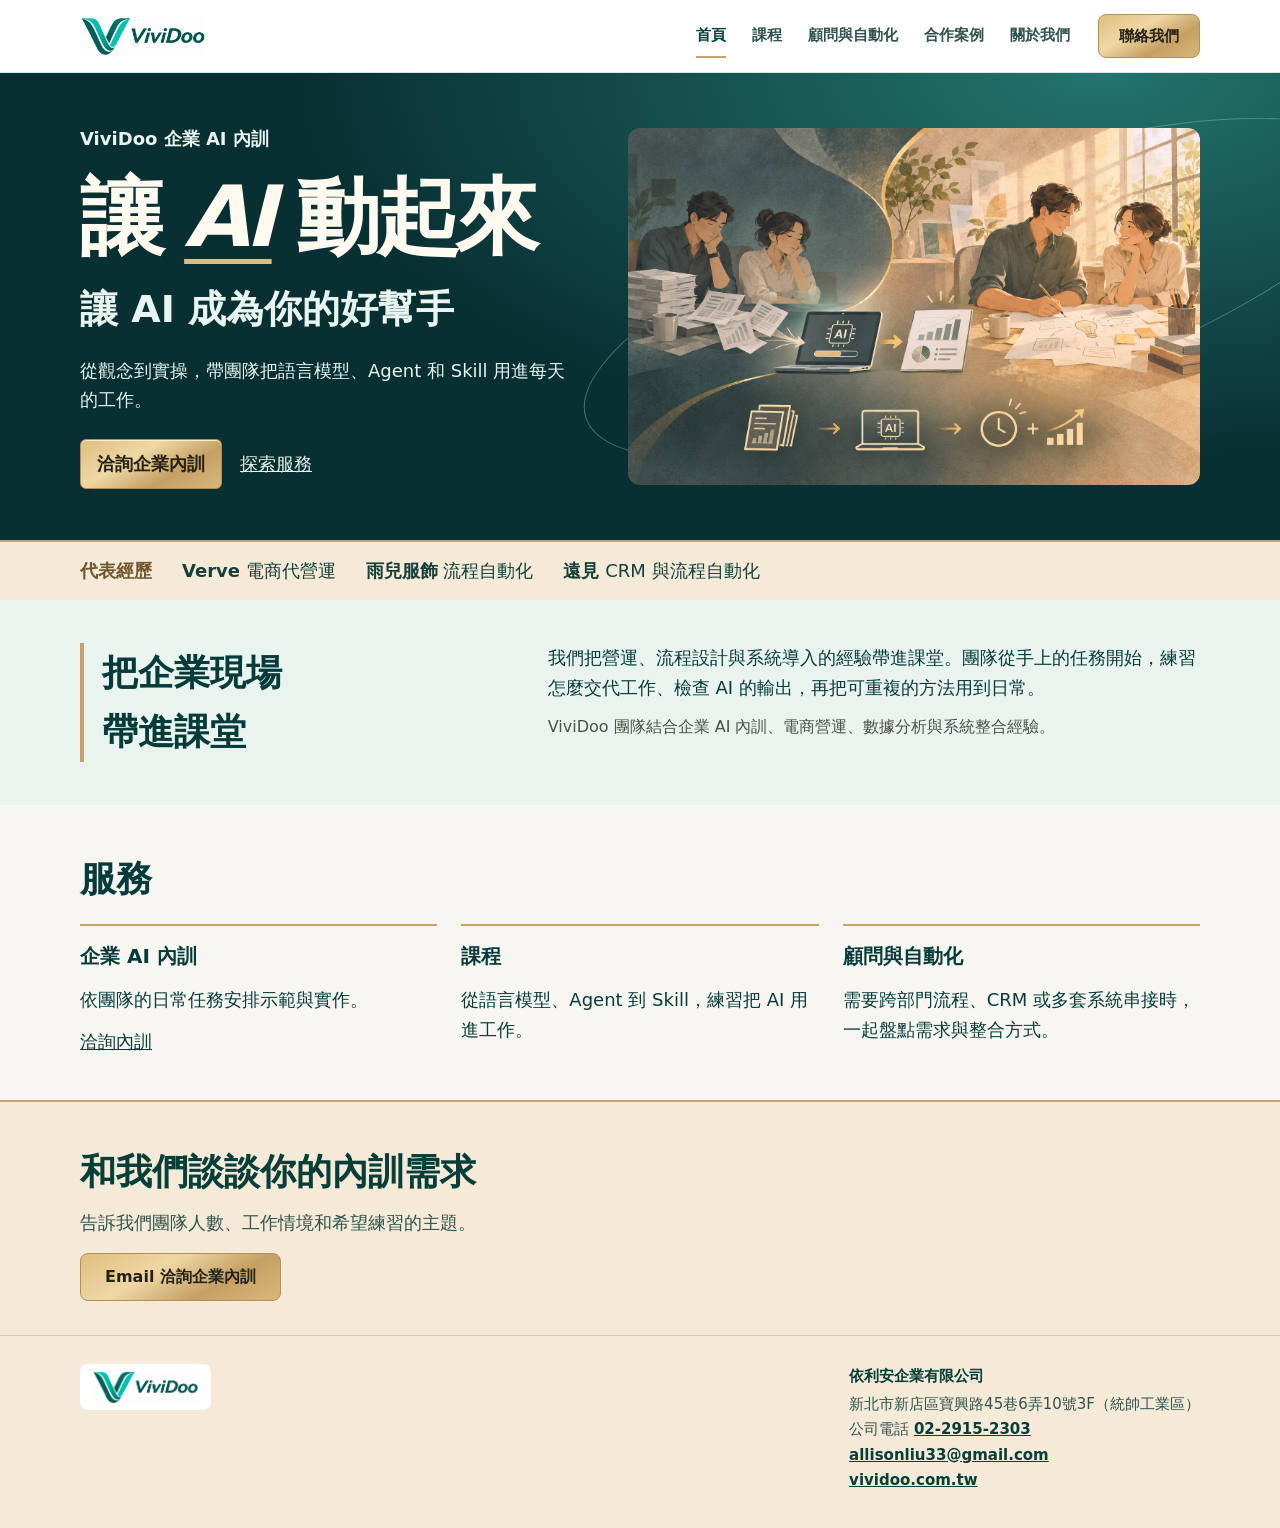
==== commit 04284667: "改為 ViviDoo 六頁網站：統一 Logo、頁首、內容寬度與頁尾 首頁、課程、顧問與自動化、合作案例、關於我們、聯絡我們共用 site-shell.css。 取代原本的單頁版（index.html" ====
--- a/index.html
+++ b/index.html
@@ -1,538 +1,183 @@
 <!doctype html>
-<html lang="zh-Hant" class="no-js">
-<head>
-  <meta charset="utf-8">
-  <meta name="viewport" content="width=device-width, initial-scale=1">
-  <title>Vividoo 數位員工專家 — 辦公室自動化・AI 課程・顧問服務</title>
-  <meta name="description" content="Vividoo 專注於為中小企業提供辦公室自動化解決方案，透過「非侵入式」自動化技術，打造全年無休的超級數位員工。三週快速交付，保證營運成效。">
-  <link rel="preconnect" href="https://fonts.googleapis.com">
-  <link rel="preconnect" href="https://fonts.gstatic.com" crossorigin>
-  <link rel="stylesheet" href="https://fonts.googleapis.com/css2?family=Google+Sans:wght@400..700&family=Noto+Sans+TC:wght@400;500;700&family=Noto+Serif+TC:wght@700;900&display=swap">
-  <link rel="stylesheet" href="https://cdn-uicons.flaticon.com/3.0.0/uicons-regular-rounded/css/uicons-regular-rounded.css">
-  <link rel="stylesheet" href="styles.css">
+<html lang="zh-Hant">
+<meta charset="utf-8">
+<meta name="viewport" content="width=device-width,initial-scale=1">
+<title>ViviDoo｜首頁內容示意</title>
+<style>
+*{box-sizing:border-box}body{margin:0;background:#faf8f4;color:#063b3b;font:16px/1.7 system-ui,sans-serif}a{color:inherit}.wrap{width:min(1120px,92%);margin:auto}header{background:white}.bar,nav,.actions{display:flex;align-items:center;gap:18px;flex-wrap:wrap}.bar{justify-content:space-between;padding:12px 0}.logo{width:65px;height:65px;overflow:hidden;display:block}.logo img{width:107px;display:block;margin:-21px}nav a{text-decoration:none}nav a[aria-current]{border-bottom:2px solid #008679;font-weight:700}.button{display:inline-block;background:#005953;color:white;padding:9px 16px;border-radius:6px;text-decoration:none;font-weight:650}.hero,.grid{display:grid;gap:24px}.hero{grid-template-columns:1fr 1.2fr;align-items:center;padding:54px 0}.hero img{width:100%;border-radius:12px}h1{font-size:clamp(30px,4.6vw,55px);line-height:1.22;margin:0}h2{margin:0 0 16px;font-size:clamp(24px,3vw,36px)}h3,p{margin:0 0 12px}.grid{grid-template-columns:repeat(3,1fr)}.card{background:white;border:1px solid #dce7e2;border-radius:9px;padding:22px}section.block{padding:34px 0}.proof{background:#e7f1ed}.proof .grid,footer .grid{grid-template-columns:repeat(2,1fr)}footer{background:#003e3c;color:white;padding:40px 0}.label{font-weight:700;color:#00675e}footer address{font-style:normal}footer .button{background:#b8eadc;color:#003e3c}@media(max-width:720px){.hero,.grid,.proof .grid,footer .grid{grid-template-columns:1fr}.hero{padding:30px 0}nav{gap:10px}}
+
+body{background:#faf9f5}
+header{border-bottom:1px solid #dce7e2}
+.hero{padding-block:clamp(30px,6vw,85px);gap:clamp(22px,5vw,64px)}
+.hero h1{letter-spacing:-.04em;text-wrap:balance}
+.hero p{max-width:34em}
+.hero h1+p{margin:20px 0 25px;color:#365b56}
+figure{margin:0}
+figure img{display:block;aspect-ratio:16/10;object-fit:cover}
+figcaption{font-size:.8rem;color:#42615c;margin-top:7px}
+section.block{padding-block:clamp(35px,6vw,72px)}
+.card{padding:clamp(18px,2.4vw,30px)}
+.card details{border-top:1px solid #dce7e2;padding-top:12px}
+summary{cursor:pointer;font-weight:700;color:#005953}
+.sample{margin:12px 0 0;background:#edf5f0;padding:12px;border-radius:5px}
+.event{background:#e7f1ed;border-radius:12px;padding:clamp(18px,4vw,38px);display:flex;justify-content:space-between;gap:20px;align-items:center;flex-wrap:wrap}
+footer a{overflow-wrap:anywhere}
+a:focus-visible,summary:focus-visible{outline:3px solid #008679;outline-offset:4px}
+
+.hero-band {
+  color:#fffaf0;
+  background:radial-gradient(ellipse at 78% 12%, #226965 0%, transparent 56%), linear-gradient(125deg,#092c31,#084943);
+}
+.hero-band .label,.hero-band figcaption{color:#f3d9a2}
+.hero-band .hero h1{font-size:clamp(45px,7vw,90px);letter-spacing:-.055em}
+.hero-band .hero h1+p{font-weight:750;color:#f6dda6;font-size:clamp(22px,3vw,38px);margin:9px 0 15px}
+.hero-band .actions{margin-top:24px}
+.hero-band .button,footer .button{background:linear-gradient(125deg,#f8e8c4,#d9b572);color:#252318}
+.hero-band figure img{border:1px solid #d8ba7d;box-shadow:12px 12px 0 #d8ba7d38}
+.proof{background:linear-gradient(100deg,#f5e9d4,#fcf8ef)}
+.story{display:grid;grid-template-columns:1fr 1.6fr;gap:clamp(14px,5vw,60px);align-items:start}
+.story h2{border-left:3px solid #bc9350;padding-left:18px}
+.story .credential{font-size:.88rem;color:#4c5144}
+#services .card{background:transparent;border:0;border-top:2px solid #c4a16b;border-radius:0;padding-inline:0}
+footer{border-top:4px solid #c7a66a}
+.footer-brand{color:#f3d9a2;font-size:1.45rem;font-weight:800}
+@media(max-width:720px){.story{grid-template-columns:1fr}}
+
+
+.hero-band {
+  background: radial-gradient(ellipse at 86% 0%, #23736e, transparent 52%), #082f32;
+  overflow: hidden;
+}
+.hero-band .hero { grid-template-columns: 1fr 1.15fr; position: relative; }
+.hero-band .hero > div { position: relative; z-index: 1; }
+.hero-band .hero h1 { font-size: clamp(42px, 6.6vw, 92px); text-wrap: initial; }
+.hero h1 em {
+  font-style: italic;
+  text-decoration: underline;
+  text-decoration-color: #d9bd87;
+  text-decoration-thickness: .055em;
+  text-underline-offset: .15em;
+}
+.hero-band .hero h1+p, .hero-band .label, .hero-band figcaption { color: #e7f4ef; }
+.hero-band .button, footer .button { background: #e9d3aa; color: #252318; }
+.hero-band figure { position: relative; isolation: isolate; }
+.hero-band figure::before {
+  content: "";
+  position: absolute;
+  inset: 12% -35% 22% -11%;
+  z-index: -1;
+  border: 1px solid #79c7b87a;
+  border-radius: 50%;
+  transform: rotate(-18deg);
+}
+.hero-band figure img {
+  aspect-ratio: 5/4;
+  border: 0;
+  border-radius: 45% 10px 10px 10px;
+  box-shadow: none;
+}
+.experience {
+  display: flex;
+  flex-wrap: wrap;
+  gap: 10px 30px;
+  padding: 18px 0 24px;
+  color: #173f3a;
+}
+.experience-band { background: #f6eddb; border-top: 1px solid #e5d5b5; }
+.experience-label { color: #71572e; font-weight: 750; }
+.proof { background: #edf4ef; }
+.story h2 { border-color: #427b71; }
+#services .card { border-color: #b2c8bf; }
+footer { border-color: #427b71; }
+.footer-brand { color: white; }
+@media(max-width: 720px) {
+  .hero-band .hero { grid-template-columns: 1fr; }
+  .hero-band figure img { aspect-ratio: 16/10; border-top-left-radius: 22%; }
+}
+
+/* Typography and spacing */
+body { font-size: 18px; line-height: 1.65; }
+.hero-band .hero {
+  padding-block: clamp(26px, 4vw, 54px);
+  gap: clamp(20px, 4vw, 52px);
+}
+.hero-band figcaption { font-size: .89rem; }
+.experience { padding-block: 14px; }
+section.block { padding-block: clamp(24px, 3.4vw, 44px); }
+.story h2 { margin-bottom: 0; border-color: #b39155; }
+.story .credential { font-size: 1rem; }
+.story p:last-child, #services .card p:last-child { margin-bottom: 0; }
+#services .card {
+  border-top: 1px solid #b39155;
+  padding-block: 14px 0;
+}
+#services h3 { font-size: 1.25rem; }
+footer { border-top: 2px solid #c7aa75; padding-block: 30px; }
+@media (max-width: 720px) {
+  body { font-size: 17px; }
+  .grid { gap: 16px; }
+  .hero-band .hero { gap: 18px; }
+}
+.hero-band figure img { aspect-ratio: 16/10; border-radius: 12px; }
+.logo { width: 158px; height: 54px; }
+.logo img { width: 210px; height: 105px; margin: -25px 0 0 -28px; }
+
+.hero-band .button, footer .button {
+  background: linear-gradient(150deg,#dfbf80 0%,#efd7a4 37%,#c5a064 68%,#d8b77c 100%);
+  border: 1px solid #b58f53;
+  box-shadow: inset 0 1px 0 #fff0c4;
+}
+.experience-band { background: #f4ead7; border-color: #c6a46a; }
+#services .card, .story h2, footer { border-color: #aa844a; }
+.proof { background: #eaf4ef; }
+
+/* Subtle highlights across the thickness keep the lines continuous. */
+:root { --gold-line: linear-gradient(#c6a469, #d2b47e 45%, #bf9d61); }
+.experience-band, #services .card, footer {
+  border-top-width: 2px;
+  border-image: var(--gold-line) 1;
+}
+.story h2 {
+  border-left-width: 4px;
+  border-image: linear-gradient(90deg, #c6a469, #d2b47e 45%, #bf9d61) 1;
+}
+.hero-band { background:radial-gradient(ellipse at 86% 0%, #23736e, transparent 52%), #082f32; color:#e7f4ef; }
+.hero-band .hero h1 { color:#fffaf0; }
+.hero-band .hero h1+p, .hero-band .label, .hero-band .hero p,
+.hero-band .actions a:not(.button) { color:#e7f4ef; }
+footer#contact { background:#f4ead7; color:#063e39; }
+footer#contact p, footer#contact address { color:#31534f; }
+body { background:#f8f6f0; }
+</style>
+<link rel="stylesheet" href="./site-shell.css">
 </head>
 <body>
-  <a class="skip-link" href="#main">跳到主要內容</a>
+<header class="site-header"><div class="wrap site-bar"><a class="site-logo" href="./index.html"><img src="./vividoo-logo-horizontal.png" width="126" height="40" alt="ViviDoo 首頁"></a><nav class="site-nav" aria-label="主選單"><a href="./index.html" aria-current="page">首頁</a><a href="./courses.html">課程</a><a href="./consulting.html">顧問與自動化</a><a href="./cases.html">合作案例</a><a href="./about.html">關於我們</a></nav><a class="site-contact" href="./contact.html">聯絡我們</a></div></header>
+<main>
+<div class="hero-band"><section class="wrap hero"><div>
+<p class="label">ViviDoo 企業 AI 內訓</p>
+<h1>讓 <em>AI</em> 動起來</h1>
+<p class="tagline">讓 AI 成為你的好幫手</p><p>從觀念到實操，帶團隊把語言模型、Agent 和 Skill 用進每天的工作。</p>
+<div class="actions"><a class="button" href="#contact">洽詢企業內訓</a><a href="#services">探索服務</a></div>
+</div><figure><img src="首頁主圖-C2.png" alt="AI 彙整報表，男女同事騰出時間一起討論新點子"></figure></section>
+<div class="experience-band"><div class="wrap experience">
+<span class="experience-label">代表經歷</span>
+<span><strong>Verve</strong> 電商代營運</span>
+<span><strong>雨兒服飾</strong> 流程自動化</span>
+<span><strong>遠見</strong> CRM 與流程自動化</span>
+</div></div></div>
+<section id="cases" class="block proof"><div class="wrap story">
+<h2>把企業現場<br>帶進課堂</h2>
+<div><p>我們把營運、流程設計與系統導入的經驗帶進課堂。團隊從手上的任務開始，練習怎麼交代工作、檢查 AI 的輸出，再把可重複的方法用到日常。</p><p class="credential">ViviDoo 團隊結合企業 AI 內訓、電商營運、數據分析與系統整合經驗。</p></div>
+</div></section>
+<section id="services" class="wrap block"><h2>服務</h2><div class="grid">
+<article class="card"><h3>企業 AI 內訓</h3><p>依團隊的日常任務安排示範與實作。</p><a href="#contact">洽詢內訓</a></article>
+<article id="courses" class="card"><h3>課程</h3><p>從語言模型、Agent 到 Skill，練習把 AI 用進工作。</p></article>
+<article class="card"><h3>顧問與自動化</h3><p>需要跨部門流程、CRM 或多套系統串接時，一起盤點需求與整合方式。</p></article>
+</div></section>
 
-  <header class="site-header">
-    <div class="container header-inner">
-      <a class="brand" href="#top" aria-label="Vividoo 首頁">
-        <svg width="36" height="36" viewBox="0 0 36 36" aria-hidden="true"><circle cx="18" cy="18" r="17" fill="#3A7280"/><path d="M10 12 L18 26 L26 12" fill="none" stroke="#FFFFFF" stroke-width="3" stroke-linecap="round" stroke-linejoin="round"/><circle cx="26" cy="11" r="2.5" fill="#D6BC86"/></svg>
-        <span>Vividoo</span>
-      </a>
-      <button class="nav-toggle" type="button" aria-expanded="false" aria-controls="site-nav" aria-label="開啟選單">
-        <i class="fi fi-rr-menu-burger" aria-hidden="true"></i>
-      </button>
-      <nav id="site-nav" class="site-nav" aria-label="主要導覽">
-        <a href="#services">自動化服務</a>
-        <a href="#skills" data-jump-filter="all">AI 技能菜單</a>
-        <a href="#courses">課程</a>
-        <a href="#cases">成功案例</a>
-        <a href="#about">關於我們</a>
-        <a class="btn btn-primary btn-sm" href="#contact">立即諮詢 <i class="fi fi-rr-arrow-small-right" aria-hidden="true"></i></a>
-      </nav>
-    </div>
-  </header>
-
-  <main id="main">
-    <!-- HERO -->
-    <section id="top" class="hero">
-      <div class="container">
-        <div class="hero-inner">
-          <div class="hero-copy" data-reveal>
-            <span class="eyebrow-pill">
-              <i class="fi fi-rr-rocket-lunch" aria-hidden="true"></i>
-              AI 案例・教育訓練・自動化
-            </span>
-            <h1><span class="hero-title-line">帶團隊出發，</span><span class="hero-title-line accent">探索 AI 的下一站</span></h1>
-            <p class="lead">Vividoo 像一間 AI 旅行社：我們追蹤全球已經真正上線的 AI 應用，把別人走過的路整理成你的行程——從案例導入、教育訓練到流程自動化，陪團隊一路走到<span class="hl">能自己探索</span>。</p>
-            <div class="btn-row">
-              <a class="btn btn-primary" href="#contact">開始規劃旅程 <i class="fi fi-rr-arrow-small-right" aria-hidden="true"></i>
-              </a>
-              <a class="btn btn-outline" href="#skills"><i class="fi fi-rr-sparkles" aria-hidden="true"></i> 看 AI 技能菜單</a>
-            </div>
-          </div>
-        </div>
-
-        <aside class="pass" aria-label="AI 登機證" data-reveal>
-          <div class="pass-head">
-            <span class="pass-title">AI Boarding Pass</span>
-            <span class="pass-code">VVD · 001</span>
-          </div>
-          <div class="pass-body">
-            <div class="pass-route">
-              <div>
-                <span class="pass-label"><i class="fi fi-rr-time-fast" aria-hidden="true"></i> 出發</span>
-                <span class="pass-city">NOW</span>
-                <span class="pass-sub">手動流程</span>
-              </div>
-              <span class="pass-flight" aria-hidden="true"><i class="fi fi-rr-plane-departure" aria-hidden="true"></i></span>
-              <div class="pass-right">
-                <span class="pass-label"><i class="fi fi-rr-robot" aria-hidden="true"></i> 抵達</span>
-                <span class="pass-city accent">AI</span>
-                <span class="pass-sub">智慧工作流</span>
-              </div>
-            </div>
-            <div class="pass-grid">
-              <div><span class="pass-label">艙等</span><strong>企業團隊</strong></div>
-              <div><span class="pass-label">航程</span><strong>依需求規劃</strong></div>
-              <div><span class="pass-label">登機門</span><strong>診斷會議</strong></div>
-            </div>
-            <div class="tag-row">
-              <span class="tag tag-teal">流程盤點</span>
-              <span class="tag tag-blush">團隊培訓</span>
-              <span class="tag tag-sand">自動化上線</span>
-            </div>
-          </div>
-        </aside>
-      </div>
-    </section>
-
-    <!-- MODULES -->
-    <section id="modules" class="section container modules">
-      <div class="section-intro section-intro-wide">
-        <span class="kicker">CORE MODULES</span>
-        <h2>四大核心模組</h2>
-        <p>全方位解決您的辦公室痛點，提升營運效率超過 400%。</p>
-      </div>
-      <div class="module-grid">
-        <article class="module-card" data-reveal>
-          <div class="module-head"><span class="module-number">01</span><h3><span class="heading-copy">自動化服務</span></h3></div>
-          <div class="module-body">
-          <span class="icon-chip"><i class="fi fi-rr-robot" aria-hidden="true"></i></span>
-          <p>智能文件處理與多平台自動化</p>
-          <ul>
-            <li><i class="fi fi-rr-check-circle" aria-hidden="true"></i>智能文件處理</li>
-            <li><i class="fi fi-rr-check-circle" aria-hidden="true"></i>多平台自動上架</li>
-            <li><i class="fi fi-rr-check-circle" aria-hidden="true"></i>智能庫存分配</li>
-            <li><i class="fi fi-rr-check-circle" aria-hidden="true"></i>智能訂單管理</li>
-          </ul>
-          </div>
-        </article>
-        <article class="module-card" data-reveal>
-          <div class="module-head"><span class="module-number">02</span><h3><span class="heading-copy">課程</span></h3></div>
-          <div class="module-body">
-          <span class="icon-chip"><i class="fi fi-rr-graduation-cap" aria-hidden="true"></i></span>
-          <p>AI 驅動的創意與協作解決方案</p>
-          <ul>
-            <li><i class="fi fi-rr-check-circle" aria-hidden="true"></i>內容創意行銷</li>
-            <li><i class="fi fi-rr-check-circle" aria-hidden="true"></i>智能客服</li>
-            <li><i class="fi fi-rr-check-circle" aria-hidden="true"></i>AI 會議助理</li>
-            <li><i class="fi fi-rr-check-circle" aria-hidden="true"></i>自動生成圖表</li>
-          </ul>
-          </div>
-        </article>
-        <article class="module-card" data-reveal>
-          <div class="module-head"><span class="module-number">03</span><h3><span class="heading-copy">顧問服務</span></h3></div>
-          <div class="module-body">
-          <span class="icon-chip"><i class="fi fi-rr-chart-histogram" aria-hidden="true"></i></span>
-          <p>數據驅動的智慧決策支援</p>
-          <ul>
-            <li><i class="fi fi-rr-check-circle" aria-hidden="true"></i>流程梳理、優化、自動化</li>
-            <li><i class="fi fi-rr-check-circle" aria-hidden="true"></i>營運報表分析</li>
-            <li><i class="fi fi-rr-check-circle" aria-hidden="true"></i>市場與競品監測</li>
-            <li><i class="fi fi-rr-check-circle" aria-hidden="true"></i>KPI 報表生成</li>
-          </ul>
-          </div>
-        </article>
-      </div>
-    </section>
-
-    <!-- AUTOMATION SERVICES -->
-    <section id="services" class="services">
-      <div class="container section service-layout">
-        <div class="service-aside" data-reveal>
-        <div class="section-intro section-intro-wide">
-          <span class="kicker kicker-teal">AUTOMATION SERVICES</span>
-          <h2>企業流程再造與智慧自動化</h2>
-          <p>透過自動化技術，優化日常營運流程。</p>
-        </div>
-        </div>
-        <div class="service-content">
-        <div class="service-grid">
-          <article class="service-card" data-reveal>
-            <h3><span class="icon-chip"><i class="fi fi-rr-users-alt" aria-hidden="true"></i></span><span class="heading-copy">CRM 客戶關係管理全自動化</span></h3>
-            <p>從客戶建檔到售後服務的智慧化管理流程</p>
-            <ul>
-              <li>新客戶資料自動建檔與分類</li>
-              <li>自動化派發銷售線索與售後服務案件</li>
-              <li>客戶互動紀錄自動同步與更新</li>
-            </ul>
-          </article>
-          <article class="service-card" data-reveal>
-            <h3><span class="icon-chip"><i class="fi fi-rr-shopping-cart" aria-hidden="true"></i></span><span class="heading-copy">電商營運自動化</span></h3>
-            <p>跨平台電商營運流程的智慧整合與自動化管理</p>
-            <ul>
-              <li>商品資訊自動上下架與庫存同步調整</li>
-              <li>跨平台訂單資料自動拋轉與同步</li>
-              <li>物流狀態自動追蹤與更新</li>
-            </ul>
-          </article>
-          <article class="service-card" data-reveal>
-            <h3><span class="icon-chip"><i class="fi fi-rr-coins" aria-hidden="true"></i></span><span class="heading-copy">財會流程自動化</span></h3>
-            <p>財務會計作業的智慧化處理與自動對帳</p>
-            <ul>
-              <li>銀行對帳與會計帳務自動核對</li>
-              <li>費用報銷單據自動辨識與處理</li>
-              <li>應收應付帳款自動提醒與追蹤</li>
-            </ul>
-          </article>
-          <article class="service-card" data-reveal>
-            <h3><span class="icon-chip"><i class="fi fi-rr-truck-side" aria-hidden="true"></i></span><span class="heading-copy">供應鏈流程優化</span></h3>
-            <p>供應鏈端到端的自動化管理</p>
-            <ul>
-              <li>供應商交期與庫存狀態自動監控</li>
-              <li>採購需求與訂單自動化處理</li>
-            </ul>
-          </article>
-          <article class="service-card" data-reveal>
-            <h3><span class="icon-chip"><i class="fi fi-rr-database" aria-hidden="true"></i></span><span class="heading-copy">數據自動化</span></h3>
-            <p>跨部門數據整合與自動化分析</p>
-            <ul>
-              <li>自動化蒐集與整合跨部門營運數據</li>
-              <li>定時生成視覺化分析報表，提供決策支援</li>
-            </ul>
-          </article>
-        </div>
-
-        <div class="process">
-          <h3>我們的服務流程</h3>
-          <ol class="process-steps">
-            <li><div class="process-head"><strong>需求分析</strong></div><span class="process-icon"><i class="fi fi-rr-search" aria-hidden="true"></i></span><span>深入了解客戶需求，分析現有流程與痛點</span></li>
-            <li><div class="process-head"><strong>方案設計</strong></div><span class="process-icon"><i class="fi fi-rr-bulb" aria-hidden="true"></i></span><span>量身訂製最適合的解決方案與實作計畫</span></li>
-            <li><div class="process-head"><strong>建置導入</strong></div><span class="process-icon"><i class="fi fi-rr-settings" aria-hidden="true"></i></span><span>專業團隊執行導入，確保品質與進度</span></li>
-            <li><div class="process-head"><strong>營運維護</strong></div><span class="process-icon"><i class="fi fi-rr-shield-check" aria-hidden="true"></i></span><span>提供持續的維護服務，確保穩定運行</span></li>
-          </ol>
-        </div>
-        </div>
-      </div>
-    </section>
-
-    <!-- SKILL MENU -->
-    <section id="skills" class="section container" data-reveal>
-      <div class="section-head">
-        <div class="section-intro">
-          <span class="kicker">SKILL MENU</span>
-          <h2>AI 技能菜單：ChatGPT × Claude × Gemini</h2>
-          <p>為電商從業人員與一般上班族精選 32 個最具商業價值的 AI 技能。每個技能都預先設定好「系統指令（Instructions）」與「背景知識庫（Knowledge）」，把數據分析、競品研究與行政庶務變成<strong class="hl">丟資料進去，就能直接拿結果</strong>。</p>
-          <aside class="definition-box"><strong>名詞小框</strong><span> | </span><strong class="definition-term">Skill</strong>：預先設定好「系統指令（Instructions）」與「背景知識庫（Knowledge）」的 AI 工作說明，交代一次，之後都照同一套做法完成。</aside>
-          <div class="platform-row" aria-label="支援平台">
-            <span class="platform platform-gpt"><i class="fi fi-rr-sparkles" aria-hidden="true"></i> ChatGPT・Skills</span>
-            <span class="platform platform-claude"><i class="fi fi-rr-sparkles" aria-hidden="true"></i> Claude・Skills</span>
-            <span class="platform platform-gemini"><i class="fi fi-rr-sparkles" aria-hidden="true"></i> Gemini・Skills</span>
-          </div>
-        </div>
-        <div class="filter-group" role="group" aria-label="篩選技能類別">
-          <button type="button" class="pill" data-filter="all" aria-pressed="true"><i class="fi fi-rr-layers" aria-hidden="true"></i>全部 32</button>
-          <button type="button" class="pill" data-filter="data" aria-pressed="false"><i class="fi fi-rr-chart-histogram" aria-hidden="true"></i>數據分析</button>
-          <button type="button" class="pill" data-filter="finance" aria-pressed="false"><i class="fi fi-rr-wallet" aria-hidden="true"></i>財務管理</button>
-          <button type="button" class="pill" data-filter="ads" aria-pressed="false"><i class="fi fi-rr-megaphone" aria-hidden="true"></i>廣告與行銷</button>
-          <button type="button" class="pill" data-filter="product" aria-pressed="false"><i class="fi fi-rr-search" aria-hidden="true"></i>競品與商品</button>
-          <button type="button" class="pill" data-filter="service" aria-pressed="false"><i class="fi fi-rr-headset" aria-hidden="true"></i>客服</button>
-          <button type="button" class="pill" data-filter="office" aria-pressed="false"><i class="fi fi-rr-briefcase" aria-hidden="true"></i>辦公室協作</button>
-          <button type="button" class="pill" data-filter="personal" aria-pressed="false"><i class="fi fi-rr-user" aria-hidden="true"></i>個人助理</button>
-        </div>
-      </div>
-      <div id="skill-sections"></div>
-
-      <dialog class="skill-dialog" id="skill-dialog" aria-labelledby="sd-title">
-        <div class="sd-head">
-          <div class="sd-meta">
-            <span class="sd-no" id="sd-no"></span>
-            <span class="sd-group" id="sd-group"></span>
-          </div>
-          <h3 id="sd-title"></h3>
-          <button type="button" class="sd-close" id="sd-close" aria-label="關閉">
-            <i class="fi fi-rr-cross-small" aria-hidden="true"></i>
-          </button>
-        </div>
-        <div class="sd-tags" id="sd-tags"></div>
-        <dl class="sd-spec">
-          <dt><i class="fi fi-rr-target" aria-hidden="true"></i>痛點解決</dt>
-          <dd id="sd-pain"></dd>
-          <dt><i class="fi fi-rr-book-open-cover" aria-hidden="true"></i>知識庫預載 Knowledge</dt>
-          <dd id="sd-knowledge"></dd>
-          <dt><i class="fi fi-rr-magic-wand" aria-hidden="true"></i>核心技能 Skill</dt>
-          <dd id="sd-skill"></dd>
-        </dl>
-        <a class="btn btn-primary btn-block" href="#booking" id="sd-cta">預約導入這個技能 <i class="fi fi-rr-arrow-small-right" aria-hidden="true"></i></a>
-      </dialog>
-      <p class="disclaimer">每個技能皆可依貴公司的報表格式、品牌語氣與內部規範客製知識庫；知識庫內容由貴公司提供，客戶個資請先去識別化。</p>
-    </section>
-
-    <!-- COURSES -->
-    <section id="courses" class="courses">
-      <div class="container section">
-        <div class="section-intro section-intro-wide">
-          <span class="kicker">COURSES</span>
-          <h2>AI 自動化課程與企業內訓</h2>
-          <p>掌握最新 AI 工具與自動化技術，提升工作效率；從 AI 工具應用到自動化流程，為您的團隊量身打造專業培訓。</p>
-        </div>
-        <div class="course-tabs-shell">
-          <div class="filter-group course-tabs" role="group" aria-label="課程類別">
-            <span class="course-indicator" aria-hidden="true"></span>
-            <button type="button" class="pill" data-course="online" aria-pressed="true"><i class="fi fi-rr-play-alt" aria-hidden="true"></i>課程</button>
-            <button type="button" class="pill" data-course="office" aria-pressed="false"><i class="fi fi-rr-briefcase" aria-hidden="true"></i>企業內訓・上班族</button>
-          </div>
-        </div>
-        <p class="result-count" id="course-count" aria-live="polite"></p>
-        <div class="course-grid" id="course-grid"></div>
-      </div>
-    </section>
-
-    <!-- CASES -->
-    <section id="cases" class="section container">
-      <div class="section-intro section-intro-wide">
-        <span class="kicker">SUCCESS STORIES</span>
-        <h2>成功案例</h2>
-        <p>透過實際案例，了解我們如何協助企業成功實現數位轉型。</p>
-      </div>
-      <div class="case-grid">
-        <article class="case-card" data-reveal>
-          <div class="case-head"><h3>快時尚電商</h3><span class="case-tag">電商</span></div>
-          <dl>
-            <dt>挑戰</dt><dd>訂單處理繁瑣，多平台管理困難，客服回覆速度慢</dd>
-            <dt>解決方案</dt><dd>導入電商自動化，整合訂單管理與智能客服</dd>
-            <dt>成果</dt><dd class="case-result">訂單處理效率提升 60%，客戶滿意度提升 45%</dd>
-          </dl>
-        </article>
-        <article class="case-card" data-reveal>
-          <div class="case-head"><h3>樂手巢</h3><span class="case-tag">教育培訓</span></div>
-          <dl>
-            <dt>挑戰</dt><dd>課程安排混亂，學員管理不便，缺乏線上互動</dd>
-            <dt>解決方案</dt><dd>建置線上教學平台，整合課程管理與學習追蹤</dd>
-            <dt>成果</dt><dd class="case-result">學員報名率增加 50%，教學效率提升 40%</dd>
-          </dl>
-        </article>
-        <article class="case-card" data-reveal>
-          <div class="case-head"><h3>盛發服飾</h3><span class="case-tag">服飾業</span></div>
-          <dl>
-            <dt>挑戰</dt><dd>庫存管理混亂，財務流程繁瑣，客戶資料分散</dd>
-            <dt>解決方案</dt><dd>導入企業自動化，整合庫存、財務與客戶管理</dd>
-            <dt>成果</dt><dd class="case-result">庫存週轉率提升 35%，營運成本降低 30%</dd>
-          </dl>
-        </article>
-      </div>
-    </section>
-
-    <!-- BOOKING -->
-    <section id="booking" class="booking">
-      <div class="container booking-inner">
-        <div class="booking-copy">
-          <span class="kicker kicker-teal">BOOKING PREVIEW</span>
-          <h2>三步驟，預訂你的第一段行程</h2>
-          <p>選擇行程類型、告訴我們團隊規模與上課形式，我們會回覆專屬的行程建議與報價。</p>
-          <ol class="steps">
-            <li><span class="step-num step-teal">1</span>選擇技能包：電商、辦公室，或搭配教育訓練</li>
-            <li><span class="step-num step-blush">2</span>設定團隊人數與上課形式</li>
-            <li><span class="step-num step-sand">3</span>預約 30 分鐘免費診斷會議</li>
-          </ol>
-        </div>
-
-        <div class="booking-card">
-          <fieldset class="field">
-            <legend>選擇技能包</legend>
-            <div class="tile-grid" id="service-group"></div>
-          </fieldset>
-
-          <div class="field-row">
-            <div class="field">
-              <label class="field-label" for="size-value">團隊人數</label>
-              <div class="stepper">
-                <button type="button" id="size-dec" aria-label="減少 1 人">−</button>
-                <span class="stepper-value">
-                  <input id="size-value" type="number" inputmode="numeric" min="1" max="500" step="1" value="12">
-                  <span aria-hidden="true">人</span>
-                </span>
-                <button type="button" id="size-inc" aria-label="增加 1 人">+</button>
-              </div>
-            </div>
-            <fieldset class="field">
-              <legend>上課形式</legend>
-              <div class="pill-row" id="mode-group"></div>
-            </fieldset>
-          </div>
-
-          <div class="summary" aria-live="polite">
-            <div><span><i class="fi fi-rr-list-check" aria-hidden="true"></i>行程</span><strong id="sum-service"></strong></div>
-            <div><span><i class="fi fi-rr-people-group" aria-hidden="true"></i>團隊／形式</span><strong id="sum-team"></strong></div>
-            <div><span><i class="fi fi-rr-layers" aria-hidden="true"></i>包含技能</span><strong id="sum-ref"></strong></div>
-            <div class="summary-total"><span>預估費用</span><strong>依需求報價</strong></div>
-          </div>
-
-          <a class="btn btn-primary btn-block" href="#contact" id="booking-cta">預約免費諮詢 <i class="fi fi-rr-arrow-small-right" aria-hidden="true"></i>
-          </a>
-        </div>
-      </div>
-    </section>
-
-    <!-- ABOUT -->
-    <section id="about" class="section container about">
-      <div class="section-intro section-intro-wide">
-        <span class="kicker">ABOUT US</span>
-        <h2>關於 Vividoo</h2>
-        <p>Vividoo 專注於為中小企業提供辦公室自動化解決方案，透過「非侵入式」自動化技術，打造 24 小時全年無休的超級數位員工，解決高重複性、低價值的標準化作業流程，釋放企業潛力，驅動營運革命。</p>
-      </div>
-      <dl class="about-stats">
-        <div data-reveal><span class="icon-chip"><i class="fi fi-rr-rocket-lunch" aria-hidden="true"></i></span><dt data-count>400%</dt><dd>效率提升</dd></div>
-        <div data-reveal><span class="icon-chip"><i class="fi fi-rr-time-fast" aria-hidden="true"></i></span><dt data-count>3 週</dt><dd>快速交付</dd></div>
-        <div data-reveal><span class="icon-chip"><i class="fi fi-rr-clock-three" aria-hidden="true"></i></span><dt data-count>24 小時</dt><dd>數位員工</dd></div>
-      </dl>
-
-      <div class="about-grid">
-        <div class="about-item">
-          <h3><span class="icon-chip"><i class="fi fi-rr-target" aria-hidden="true"></i></span><span class="heading-copy">我們的使命</span></h3>
-          <p>為中小企業「解放」人力，提升員工價值。透過非侵入式自動化技術，讓團隊專注於真正有價值的創新工作，實現企業營運效率的革命性提升。</p>
-        </div>
-        <div class="about-item">
-          <h3><span class="icon-chip"><i class="fi fi-rr-bulb" aria-hidden="true"></i></span><span class="heading-copy">我們的願景</span></h3>
-          <p>成為台灣領先的辦公室自動化服務提供商，推動中小企業數位轉型，讓每個企業都能擁有自己的 24 小時數位員工，提升台灣整體營運效率。</p>
-        </div>
-      </div>
-
-      <div class="value-prop">
-        <div class="value-copy">
-          <h3>一個您無法拒絕的價值主張</h3>
-          <p>為您省下 1/5 的內勤工時，只需支付不到 1/4 的節省金額。</p>
-        </div>
-        <dl class="value-stats">
-          <div data-reveal><span class="icon-chip"><i class="fi fi-rr-chart-line-up" aria-hidden="true"></i></span><dt data-count>300%+</dt><dd><strong>投資報酬率</strong>第一天起就保證獲利</dd></div>
-          <div data-reveal><span class="icon-chip"><i class="fi fi-rr-coins" aria-hidden="true"></i></span><dt data-count>75%</dt><dd><strong>節省成本</strong>直接轉化為您的淨利潤</dd></div>
-          <div><span class="icon-chip"><i class="fi fi-rr-time-fast" aria-hidden="true"></i></span><dt>即時</dt><dd><strong>立即見效</strong>錯過一天，等於少賺一天</dd></div>
-        </dl>
-      </div>
-
-      <div class="team">
-        <h3>創辦團隊</h3>
-        <p class="team-intro">能化繁為簡、做出成效保證的專業團隊，「商業思維」與「頂尖技術」的完美結合。</p>
-        <div class="team-grid">
-          <article class="team-card">
-            <span class="team-monogram" aria-hidden="true">A</span>
-            <h4>劉漢意（Allison）</h4>
-            <span class="team-role">CEO</span>
-            <p>IBM 資訊軟體專業，中小企業主，豐富的人脈，最懂客戶痛點的「翻譯官」。</p>
-          </article>
-          <article class="team-card">
-            <span class="team-monogram" aria-hidden="true">Y</span>
-            <h4>蔡易達（Yida）</h4>
-            <span class="team-role">AI 技術總監</span>
-            <p>AI 技術的魔法師，將複雜技術變為可用工具的「轉化器」。</p>
-          </article>
-          <article class="team-card">
-            <span class="team-monogram" aria-hidden="true">G</span>
-            <h4>歐沐霖（Grand）</h4>
-            <span class="team-role">系統架構師</span>
-            <p>系統串接的架構師，打造技術核心的「定海神針」，及頂大優秀資訊團隊。</p>
-          </article>
-        </div>
-        <p class="team-note"><span class="icon-chip"><i class="fi fi-rr-handshake" aria-hidden="true"></i></span>我們正在尋找志同道合的投資夥伴，實現辦公室自動化的願景，共同為提升台灣營運效率一起努力。豐厚推薦獎勵等您加入！</p>
-      </div>
-    </section>
-
-    <!-- CONTACT -->
-    <section id="contact" class="section container">
-      <div class="planner">
-        <div class="planner-copy">
-          <span class="kicker kicker-blush">CONTACT</span>
-          <h2>立即預約免費諮詢</h2>
-          <p>三週快速交付，保證營運成效。錯過一天就等於少賺一天！</p>
-          <dl class="contact-info">
-            <div><span class="icon-chip"><i class="fi fi-rr-phone-call" aria-hidden="true"></i></span><dt>創辦人直線</dt><dd><a href="tel:0937079175">0937-079-175</a></dd></div>
-            <div><span class="icon-chip"><i class="fi fi-rr-envelope" aria-hidden="true"></i></span><dt>Email</dt><dd><a href="mailto:allisonliu33@gmail.com">allisonliu33@gmail.com</a></dd></div>
-            <div><span class="icon-chip"><i class="fi fi-rr-globe" aria-hidden="true"></i></span><dt>官方網站</dt><dd><a href="https://www.vividoo.com.tw" target="_blank" rel="noopener noreferrer">www.vividoo.com.tw</a></dd></div>
-            <div><span class="icon-chip"><i class="fi fi-rr-clock-three" aria-hidden="true"></i></span><dt>回覆時間</dt><dd>24 小時內專業回覆，週一至週五優先處理</dd></div>
-          </dl>
-        </div>
-        <form class="planner-form contact-form" id="contact-form" novalidate>
-          <h3><span class="icon-chip"><i class="fi fi-rr-comment-alt" aria-hidden="true"></i></span><span class="heading-copy">免費諮詢預約</span></h3>
-          <div class="form-body">
-          <div class="form-row">
-            <div class="form-field">
-              <label for="cf-name">姓名 <span class="req" aria-hidden="true">*</span></label>
-              <input id="cf-name" name="name" type="text" autocomplete="name" aria-describedby="cf-name-error" placeholder="請輸入您的姓名" required>
-              <span class="field-error" id="cf-name-error" role="alert"></span>
-            </div>
-            <div class="form-field">
-              <label for="cf-email">電子郵件 <span class="req" aria-hidden="true">*</span></label>
-              <input id="cf-email" name="email" type="email" autocomplete="email" aria-describedby="cf-email-error" placeholder="請輸入您的電子郵件" required>
-              <span class="field-error" id="cf-email-error" role="alert"></span>
-            </div>
-          </div>
-          <div class="form-row">
-            <div class="form-field">
-              <label for="cf-phone">聯絡電話</label>
-              <input id="cf-phone" name="phone" type="tel" autocomplete="tel" placeholder="請輸入您的聯絡電話">
-            </div>
-            <div class="form-field">
-              <label for="cf-company">公司名稱</label>
-              <input id="cf-company" name="company" type="text" autocomplete="organization" placeholder="請輸入您的公司名稱">
-            </div>
-          </div>
-          <div class="form-row">
-            <div class="form-field">
-              <label for="cf-title">職稱</label>
-              <input id="cf-title" name="title" type="text" autocomplete="organization-title" placeholder="請輸入您的職稱">
-            </div>
-            <div class="form-field">
-              <label for="cf-service">有興趣的服務</label>
-              <select id="cf-service" name="service">
-                <option value="">請選擇服務類別</option>
-                <option>全方位營運自動化</option>
-                <option>賦能與智慧協作</option>
-                <option>智慧分析與行銷</option>
-                <option>課程培訓與顧問</option>
-                <option>免費諮詢評估</option>
-                <option>其他</option>
-              </select>
-            </div>
-          </div>
-          <div class="form-field">
-            <label for="cf-message">詳細需求</label>
-            <textarea id="cf-message" name="message" rows="4" placeholder="請詳細描述您目前的工作流程痛點，或想要自動化的作業項目，我們將為您提供專業的自動化建議..."></textarea>
-          </div>
-          <button class="btn btn-primary btn-block" type="submit">立即預約免費諮詢 <i class="fi fi-rr-arrow-small-right" aria-hidden="true"></i></button>
-          <p class="form-note" id="cf-status" aria-live="polite">送出後會開啟您的郵件程式，寄到 allisonliu33@gmail.com。</p>
-          </div>
-        </form>
-      </div>
-    </section>
-  </main>
-
-  <footer class="site-footer">
-    <div class="container footer-inner">
-      <div class="footer-brand">
-        <span class="footer-logo">Vividoo</span>
-        <strong class="footer-tagline">打造百萬級全年無休超級數位員工</strong>
-        <p>Vividoo 專注於為中小企業提供辦公室自動化解決方案，透過「非侵入式」自動化技術，解放人力、提升員工價值，釋放企業潛力，驅動營運革命。</p>
-        <p>
-          <span class="footer-contact-line"><i class="fi fi-rr-phone-call" aria-hidden="true"></i> 創辦人直線：<a href="tel:0937079175">0937-079-175</a></span>
-          <span class="footer-contact-line"><i class="fi fi-rr-envelope" aria-hidden="true"></i> Email：<a href="mailto:allisonliu33@gmail.com">allisonliu33@gmail.com</a></span>
-          <span class="footer-contact-line"><i class="fi fi-rr-globe" aria-hidden="true"></i> 官網：<a href="https://www.vividoo.com.tw" target="_blank" rel="noopener noreferrer">www.vividoo.com.tw</a></span>
-        </p>
-        <p class="footer-promise">三週快速交付 · 保證營運成效</p>
-      </div>
-      <div class="footer-cols">
-        <div>
-          <span class="footer-head">快速連結</span>
-          <a href="#services">自動化服務</a>
-          <a href="#skills" data-jump-filter="all">AI 技能菜單</a>
-          <a href="#courses">課程</a>
-          <a href="#cases">成功案例</a>
-          <a href="#contact">免費諮詢</a>
-        </div>
-        <div>
-          <span class="footer-head">四大核心模組</span>
-          <span>全方位營運自動化</span>
-          <span>賦能與智慧協作</span>
-          <span>智慧分析與行銷</span>
-          <span>課程培訓與顧問</span>
-        </div>
-      </div>
-    </div>
-    <div class="footer-color-strip" aria-hidden="true"><span></span><span></span><span></span><span></span><span></span></div>
-    <div class="container footer-bottom">© <span id="year">2026</span> Vividoo. All rights reserved. | 400% 效率提升保證 <span class="footer-attribution">Uicons by <a href="https://www.flaticon.com/uicons" target="_blank" rel="noopener noreferrer">Flaticon</a></span></div>
-  </footer>
-
-  <script src="script.js"></script>
+<section id="contact" class="site-cta"><div class="wrap"><h2>和我們談談你的內訓需求</h2><p>告訴我們團隊人數、工作情境和希望練習的主題。</p><a class="site-contact" href="mailto:allisonliu33@gmail.com?subject=企業AI內訓洽詢">Email 洽詢企業內訓</a></div></section>
+</main>
+<footer class="site-footer"><div class="wrap site-footer-grid"><a class="site-logo" href="./index.html"><img src="./vividoo-logo-horizontal.png" width="126" height="40" alt="ViviDoo 首頁"></a><div><p class="site-company">依利安企業有限公司</p><address>新北市新店區寶興路45巷6弄10號3F（統帥工業區）<br>公司電話 <a href="tel:+886229152303">02-2915-2303</a><br><a href="mailto:allisonliu33@gmail.com">allisonliu33@gmail.com</a><br><a href="https://vividoo.com.tw">vividoo.com.tw</a></address></div></div></footer>
 </body>
 </html>
--- a/site-shell.css
+++ b/site-shell.css
@@ -0,0 +1,165 @@
+/* ViviDoo 全站共用：頁首、內容寬度、頁尾。
+   每頁在 </head> 前最後載入，六頁用同一套。 */
+:root { --site-gutter: 24px; }
+
+.wrap {
+  width: min(1120px, calc(100% - var(--site-gutter) * 2));
+  margin-inline: auto;
+}
+
+/* 頁首 */
+.site-header {
+  background: #fff;
+  border-bottom: 1px solid #dce7e2;
+}
+.site-header .site-bar {
+  display: flex;
+  align-items: center;
+  flex-wrap: nowrap;
+  gap: 28px;
+  min-height: 72px;
+  padding: 0;
+}
+.site-header .site-logo {
+  display: flex;
+  align-items: center;
+  min-height: 44px;
+  flex: none;
+}
+.site-header .site-logo img {
+  display: block;
+  width: 126px;
+  height: 40px;
+  max-width: none;
+  margin: 0;
+  object-fit: contain;
+}
+.site-header .site-nav {
+  display: flex;
+  align-items: center;
+  flex-wrap: nowrap;
+  gap: 26px;
+  margin-inline-start: auto;
+  font-size: 15px;
+  font-weight: 600;
+  line-height: 1.5;
+}
+.site-header .site-nav a {
+  padding: 10px 0;
+  border-bottom: 2px solid transparent;
+  color: #31534f;
+  font-weight: 600;
+  text-decoration: none;
+  white-space: nowrap;
+}
+.site-header .site-nav a:hover { color: #063e39; }
+.site-header .site-nav a[aria-current="page"] {
+  color: #063e39;
+  border-bottom-color: #c6a469;
+  text-decoration: none;
+}
+.site-header .site-contact,
+.site-cta .site-contact {
+  display: inline-flex;
+  align-items: center;
+  flex: none;
+  height: 44px;
+  padding: 0 20px;
+  border: 1px solid #b58f53;
+  border-radius: 8px;
+  background: linear-gradient(150deg, #dfbf80, #efd7a4 37%, #c5a064 68%, #d8b77c);
+  box-shadow: none;
+  color: #252318;
+  font-size: 15px;
+  font-weight: 700;
+  line-height: 1;
+  text-decoration: none;
+  white-space: nowrap;
+}
+.site-header a:focus-visible,
+.site-footer a:focus-visible,
+.site-cta a:focus-visible {
+  outline: 3px solid #008679;
+  outline-offset: 3px;
+}
+
+/* 首頁底部洽詢區 */
+.site-cta {
+  background: #f4ead7;
+  border-top: 2px solid #c6a469;
+  color: #063e39;
+  padding: 40px 0 34px;
+}
+.site-cta h2 { margin: 0 0 6px; }
+.site-cta p { margin: 0 0 16px; color: #31534f; }
+.site-cta .site-contact { height: 48px; padding: 0 24px; font-size: 16px; }
+
+/* 頁尾：公司資訊 */
+footer.site-footer {
+  background: #f4ead7;
+  border: 0;
+  border-top: 1px solid #dcc9a0;
+  border-image: none;
+  color: #063e39;
+  padding: 28px 0 34px;
+  font-size: 15px;
+  line-height: 1.7;
+}
+.site-footer .site-footer-grid {
+  display: flex;
+  flex-wrap: wrap;
+  align-items: flex-start;
+  justify-content: space-between;
+  gap: 18px 48px;
+}
+.site-footer .site-logo {
+  display: inline-flex;
+  align-items: center;
+  min-height: 44px;
+  padding: 6px 12px;
+  border-radius: 8px;
+  background: #fff;
+}
+.site-footer .site-logo img {
+  display: block;
+  width: 107px;
+  height: 34px;
+  max-width: none;
+  margin: 0;
+}
+.site-footer .site-company { margin: 0 0 2px; font-weight: 700; color: #063e39; }
+.site-footer address { font-style: normal; color: #31534f; }
+.site-footer address a { color: #063e39; font-weight: 700; overflow-wrap: anywhere; }
+
+/* 手機：頁首兩列 */
+@media (max-width: 760px) {
+  .site-header .site-bar {
+    flex-wrap: wrap;
+    gap: 0;
+    min-height: 0;
+  }
+  .site-header .site-logo { order: 1; height: 60px; }
+  .site-header .site-logo img { width: 107px; height: 34px; }
+  .site-header .site-contact {
+    order: 2;
+    margin-inline-start: auto;
+    padding: 0 16px;
+  }
+  .site-header .site-nav {
+    order: 3;
+    flex: 0 0 auto;
+    width: calc(100% + var(--site-gutter) * 2);
+    margin-inline: calc(var(--site-gutter) * -1);
+    padding-inline: var(--site-gutter);
+    box-sizing: border-box;
+    height: 48px;
+    justify-content: space-between;
+    gap: 14px;
+    border-top: 1px solid #dce7e2;
+    font-size: 14px;
+    overflow-x: auto;
+  }
+}
+@media (max-width: 540px) {
+  :root { --site-gutter: 16px; }
+}
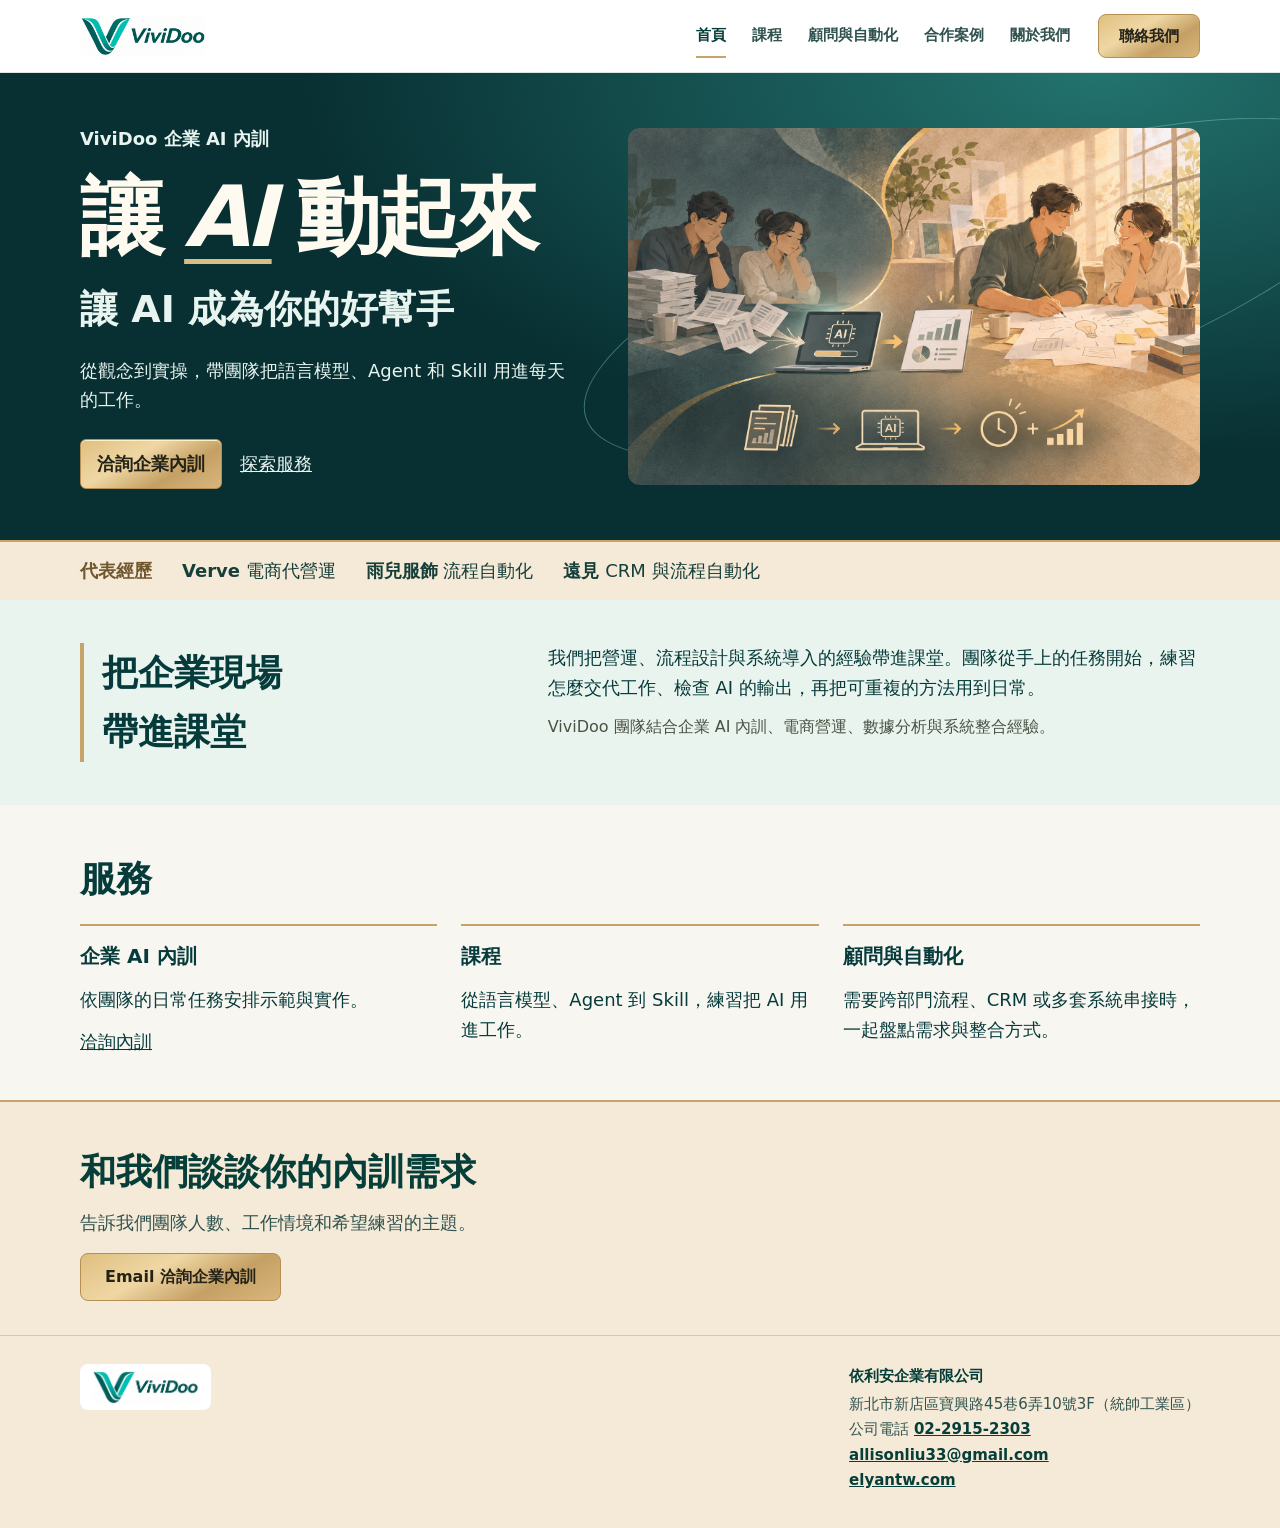
==== commit c6efb5a7: "頁尾網址改為 elyantw.com Co-Authored-By: Claude Fable 5.2 <noreply@anthropic.com>" ====
--- a/index.html
+++ b/index.html
@@ -178,6 +178,6 @@
 
 <section id="contact" class="site-cta"><div class="wrap"><h2>和我們談談你的內訓需求</h2><p>告訴我們團隊人數、工作情境和希望練習的主題。</p><a class="site-contact" href="mailto:allisonliu33@gmail.com?subject=企業AI內訓洽詢">Email 洽詢企業內訓</a></div></section>
 </main>
-<footer class="site-footer"><div class="wrap site-footer-grid"><a class="site-logo" href="./index.html"><img src="./vividoo-logo-horizontal.png" width="126" height="40" alt="ViviDoo 首頁"></a><div><p class="site-company">依利安企業有限公司</p><address>新北市新店區寶興路45巷6弄10號3F（統帥工業區）<br>公司電話 <a href="tel:+886229152303">02-2915-2303</a><br><a href="mailto:allisonliu33@gmail.com">allisonliu33@gmail.com</a><br><a href="https://vividoo.com.tw">vividoo.com.tw</a></address></div></div></footer>
+<footer class="site-footer"><div class="wrap site-footer-grid"><a class="site-logo" href="./index.html"><img src="./vividoo-logo-horizontal.png" width="126" height="40" alt="ViviDoo 首頁"></a><div><p class="site-company">依利安企業有限公司</p><address>新北市新店區寶興路45巷6弄10號3F（統帥工業區）<br>公司電話 <a href="tel:+886229152303">02-2915-2303</a><br><a href="mailto:allisonliu33@gmail.com">allisonliu33@gmail.com</a><br><a href="https://elyantw.com">elyantw.com</a></address></div></div></footer>
 </body>
 </html>
